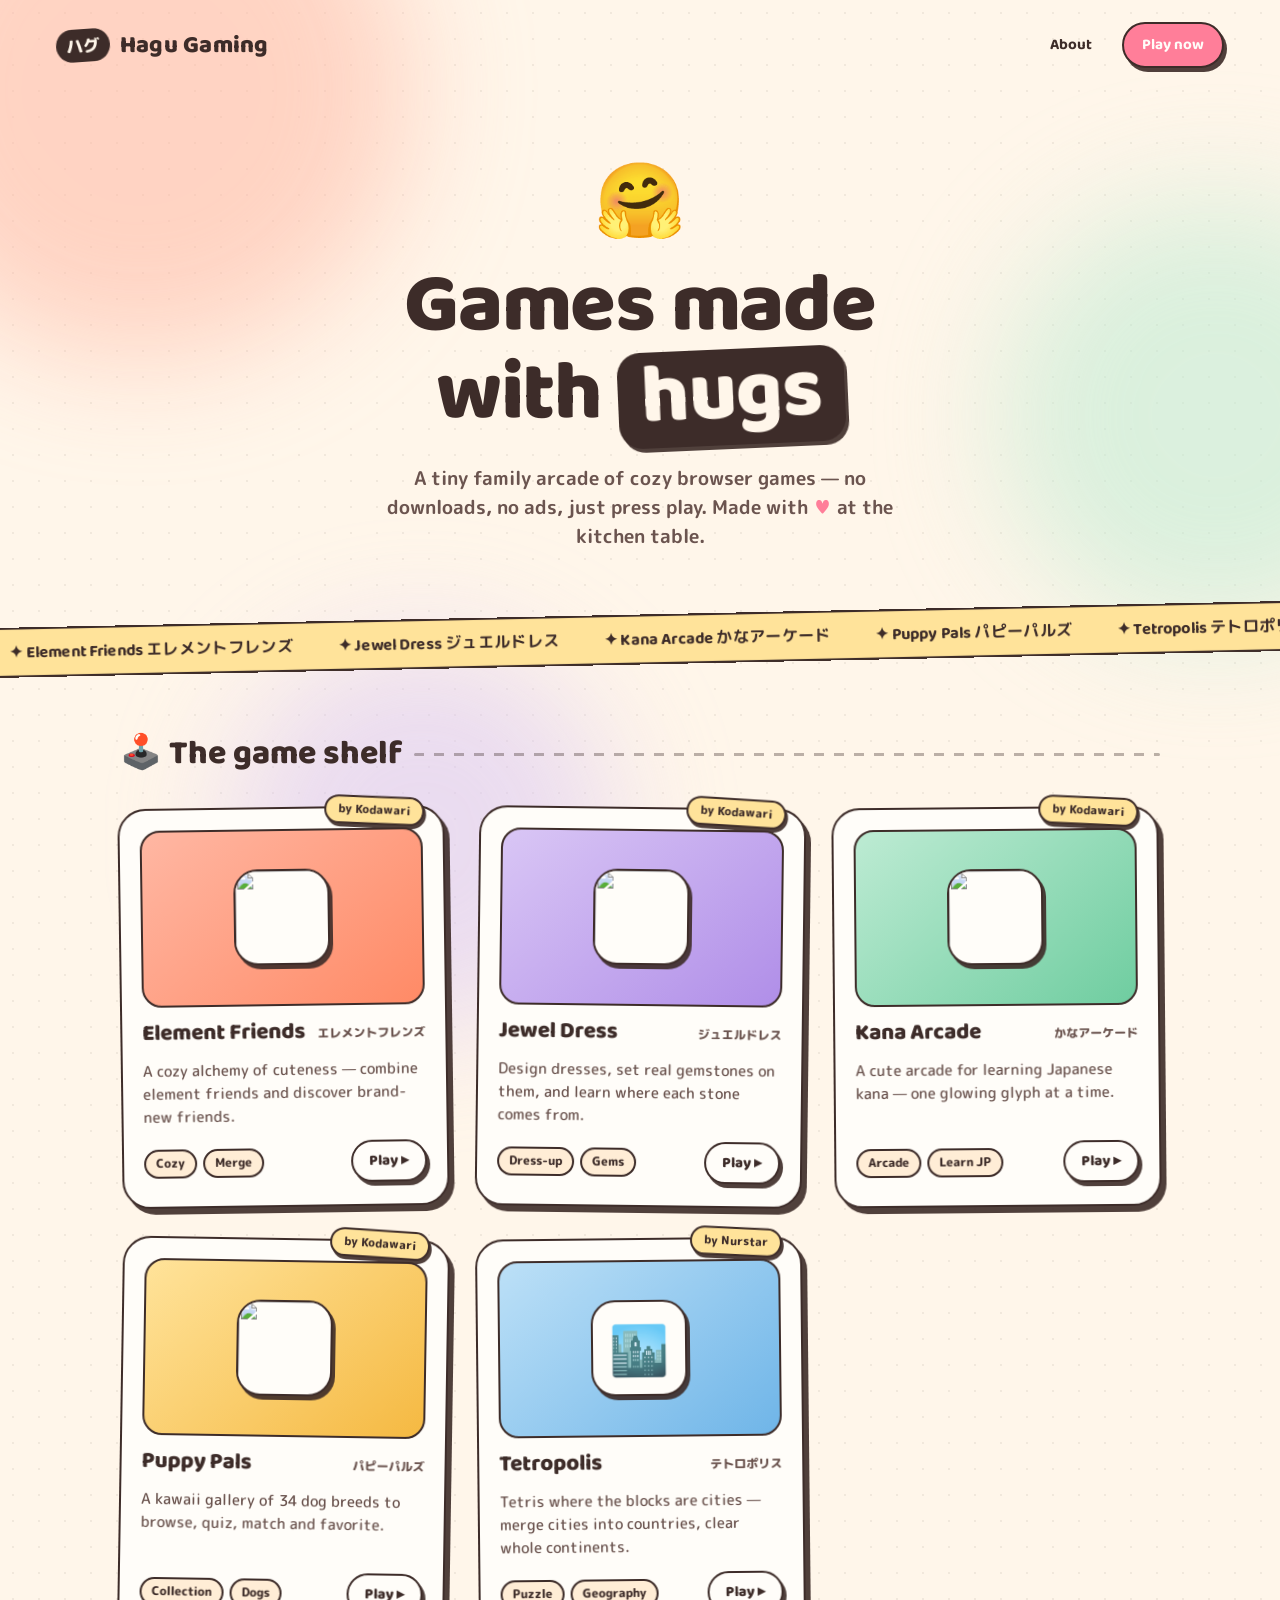
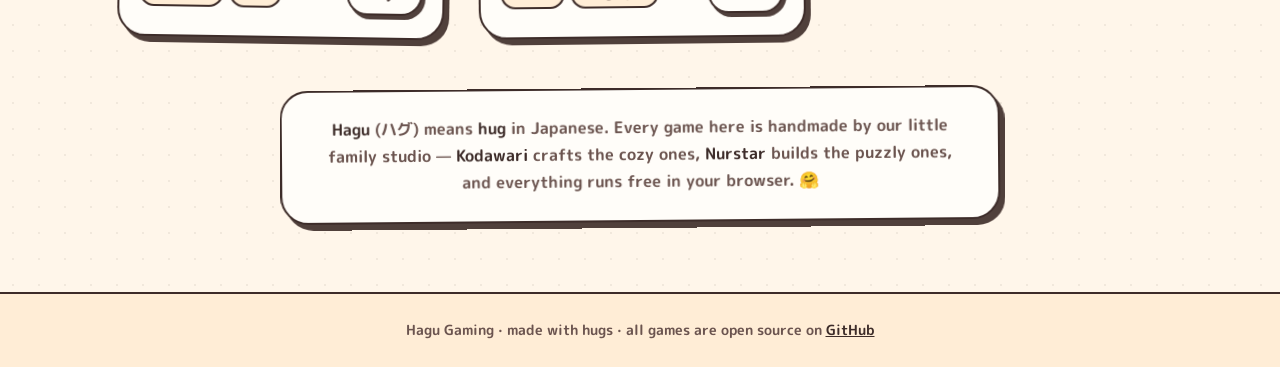
==== play.html @ 2eebed44 "Hagu Gaming lobby: kawaii sticker arcade hub with playable embeds of all five family games Co-Author" ====
<!DOCTYPE html>
<html lang="en">
<head>
  <meta charset="UTF-8">
  <meta name="viewport" content="width=device-width, initial-scale=1.0">
  <title>Now playing — Hagu Gaming</title>
  <link rel="icon" href="data:image/svg+xml,<svg xmlns='http://www.w3.org/2000/svg' viewBox='0 0 100 100'><text y='.9em' font-size='90'>🕹️</text></svg>">
  <link rel="preconnect" href="https://fonts.googleapis.com">
  <link rel="preconnect" href="https://fonts.gstatic.com" crossorigin>
  <link href="https://fonts.googleapis.com/css2?family=Baloo+2:wght@500;700;800&family=M+PLUS+Rounded+1c:wght@500;700;800&display=swap" rel="stylesheet">
  <link rel="stylesheet" href="css/style.css">
</head>
<body class="player-body">
  <header class="player-bar">
    <a class="btn" href="./">← Lobby</a>
    <div class="now-playing">
      <span class="t" id="game-title">Loading…</span>
      <span class="jp" id="game-jp"></span>
    </div>
    <div class="spacer"></div>
    <button class="btn" id="btn-fullscreen" title="Fullscreen">⛶ Fullscreen</button>
    <a class="btn ghost hide-sm" id="btn-newtab" href="#" target="_blank" rel="noopener" title="Open the game in its own tab">↗ Own tab</a>
  </header>

  <main class="player-stage">
    <div class="player-frame-wrap" id="frame-wrap">
      <iframe id="game-frame" allow="fullscreen; autoplay; gamepad" title="Game"></iframe>
      <div class="player-loading" id="loading">
        <span><span class="spin">🤗</span> warming up…</span>
      </div>
    </div>
  </main>

  <script src="js/games.js"></script>
  <script>
    const slug = new URLSearchParams(location.search).get("g");
    const game = haguGameBySlug(slug);

    if (!game) {
      // Unknown slug — bounce back to the lobby.
      location.replace("./");
    } else {
      document.title = `${game.title} — Hagu Gaming`;
      document.getElementById("game-title").textContent = game.title;
      document.getElementById("game-jp").textContent = game.jp;
      document.getElementById("btn-newtab").href = game.url;

      const frame = document.getElementById("game-frame");
      const loading = document.getElementById("loading");
      frame.addEventListener("load", () => loading.classList.add("done"));
      frame.src = game.url;

      document.getElementById("btn-fullscreen").addEventListener("click", () => {
        const wrap = document.getElementById("frame-wrap");
        if (document.fullscreenElement) document.exitFullscreen();
        else wrap.requestFullscreen?.();
      });
    }
  </script>
</body>
</html>
---- css/style.css ----
/* ---------------------------------------------------------------
   Hagu Gaming — kawaii sticker arcade
   Warm paper, cocoa outlines, die-cut sticker cards, bouncy motion
   --------------------------------------------------------------- */

:root {
  --paper: #FFF6EA;
  --paper-deep: #FFEDD6;
  --cocoa: #3D2C29;
  --cocoa-soft: #6B544F;
  --white: #FFFDF9;

  --peach: #FFB7A3;
  --peach-deep: #FF8A66;
  --lilac: #D9C6F5;
  --lilac-deep: #B08EE8;
  --mint: #BDEBD3;
  --mint-deep: #6FCDA0;
  --butter: #FFE39A;
  --butter-deep: #F5B942;
  --sky: #BCE0F7;
  --sky-deep: #6FB5E8;
  --rose: #FF7E99;

  --radius-xl: 28px;
  --radius-lg: 20px;
  --radius-md: 14px;

  --font-display: "Baloo 2", "M PLUS Rounded 1c", cursive;
  --font-body: "M PLUS Rounded 1c", "Baloo 2", sans-serif;

  --sticker-border: 2.5px solid var(--cocoa);
  --sticker-shadow: 5px 6px 0 rgba(61, 44, 41, 0.9);
  --sticker-shadow-sm: 3px 4px 0 rgba(61, 44, 41, 0.9);
}

* { margin: 0; padding: 0; box-sizing: border-box; }

html { scroll-behavior: smooth; }

body {
  font-family: var(--font-body);
  background-color: var(--paper);
  color: var(--cocoa);
  min-height: 100vh;
  overflow-x: hidden;
  /* soft dot-grid paper texture */
  background-image:
    radial-gradient(rgba(61, 44, 41, 0.07) 1.2px, transparent 1.2px);
  background-size: 26px 26px;
}

::selection { background: var(--butter); color: var(--cocoa); }

/* ---------- floating pastel blobs (atmosphere) ---------- */
.blobs { position: fixed; inset: 0; pointer-events: none; z-index: 0; }
.blob {
  position: absolute;
  border-radius: 50%;
  filter: blur(60px);
  opacity: 0.55;
  animation: drift 16s ease-in-out infinite alternate;
}
.blob-1 { width: 42vw; height: 42vw; background: var(--peach);  top: -14vw; left: -10vw; }
.blob-2 { width: 34vw; height: 34vw; background: var(--mint);   top: 22vh;  right: -12vw; animation-delay: -5s; }
.blob-3 { width: 30vw; height: 30vw; background: var(--lilac);  bottom: -10vw; left: 18vw;  animation-delay: -9s; }

@keyframes drift {
  from { transform: translate(0, 0) scale(1); }
  to   { transform: translate(4vw, -3vh) scale(1.12); }
}

main, header.site-head, footer { position: relative; z-index: 1; }

/* ---------- header ---------- */
.site-head {
  display: flex;
  align-items: center;
  justify-content: space-between;
  gap: 16px;
  padding: 22px clamp(18px, 5vw, 56px);
}

.wordmark {
  display: inline-flex;
  align-items: baseline;
  gap: 10px;
  text-decoration: none;
  color: var(--cocoa);
}
.wordmark .jp {
  font-family: var(--font-body);
  font-weight: 800;
  font-size: 1.05rem;
  background: var(--cocoa);
  color: var(--paper);
  padding: 4px 10px;
  border-radius: 999px;
  transform: rotate(-4deg);
}
.wordmark .en {
  font-family: var(--font-display);
  font-weight: 800;
  font-size: 1.5rem;
  letter-spacing: 0.01em;
}

.head-links { display: flex; gap: 10px; }

/* ---------- buttons & chips ---------- */
.btn {
  font-family: var(--font-display);
  font-weight: 700;
  font-size: 0.95rem;
  color: var(--cocoa);
  background: var(--white);
  border: var(--sticker-border);
  border-radius: 999px;
  padding: 9px 18px;
  text-decoration: none;
  box-shadow: var(--sticker-shadow-sm);
  cursor: pointer;
  display: inline-flex;
  align-items: center;
  gap: 8px;
  transition: transform 0.14s ease, box-shadow 0.14s ease, background 0.14s ease;
  user-select: none;
}
.btn:hover { transform: translate(-1px, -2px); box-shadow: 5px 6px 0 rgba(61,44,41,0.9); }
.btn:active { transform: translate(2px, 3px); box-shadow: 1px 1px 0 rgba(61,44,41,0.9); }
.btn.primary { background: var(--rose); color: var(--white); }
.btn.ghost { background: transparent; box-shadow: none; border-color: transparent; }
.btn.ghost:hover { border-color: var(--cocoa); background: var(--white); box-shadow: var(--sticker-shadow-sm); }

/* ---------- hero ---------- */
.hero {
  text-align: center;
  padding: clamp(28px, 6vh, 72px) 20px 20px;
}

.hero .mascot {
  font-size: clamp(3rem, 7vw, 4.6rem);
  display: inline-block;
  animation: bounce-in 0.9s cubic-bezier(0.34, 1.56, 0.64, 1) both,
             float 3.4s ease-in-out 1s infinite;
}

.hero h1 {
  font-family: var(--font-display);
  font-weight: 800;
  font-size: clamp(2.6rem, 8vw, 5.2rem);
  line-height: 1.02;
  letter-spacing: -0.015em;
  margin-top: 10px;
}
.hero h1 .hug {
  display: inline-block;
  background: var(--cocoa);
  color: var(--paper);
  padding: 0.04em 0.28em 0.1em;
  border-radius: 0.28em;
  transform: rotate(-2.5deg);
  box-shadow: var(--sticker-shadow-sm);
}

.hero .tagline {
  margin: 18px auto 0;
  max-width: 34rem;
  font-weight: 700;
  font-size: clamp(1rem, 2.4vw, 1.2rem);
  color: var(--cocoa-soft);
}

.hero .tagline .heart { color: var(--rose); }

@keyframes bounce-in {
  0%   { transform: scale(0) rotate(-20deg); opacity: 0; }
  60%  { transform: scale(1.15) rotate(6deg); opacity: 1; }
  100% { transform: scale(1) rotate(0); }
}
@keyframes float {
  0%, 100% { transform: translateY(0) rotate(-2deg); }
  50%      { transform: translateY(-9px) rotate(3deg); }
}

/* ---------- marquee strip ---------- */
.marquee {
  margin: clamp(26px, 5vh, 48px) 0 0;
  border-top: var(--sticker-border);
  border-bottom: var(--sticker-border);
  background: var(--butter);
  overflow: hidden;
  white-space: nowrap;
  transform: rotate(-1.2deg) scale(1.02);
}
.marquee-track {
  display: inline-block;
  padding: 10px 0;
  font-family: var(--font-display);
  font-weight: 700;
  font-size: 1rem;
  animation: scroll-x 26s linear infinite;
}
.marquee-track span { margin: 0 22px; }
@keyframes scroll-x {
  from { transform: translateX(0); }
  to   { transform: translateX(-50%); }
}

/* ---------- game grid ---------- */
.shelf {
  max-width: 1120px;
  margin: 0 auto;
  padding: clamp(36px, 7vh, 72px) clamp(18px, 4vw, 40px) 40px;
}

.shelf-title {
  font-family: var(--font-display);
  font-weight: 800;
  font-size: clamp(1.5rem, 3.4vw, 2.1rem);
  display: flex;
  align-items: center;
  gap: 12px;
  margin-bottom: 26px;
}
.shelf-title::after {
  content: "";
  flex: 1;
  height: 3px;
  border-radius: 3px;
  background: repeating-linear-gradient(90deg, var(--cocoa) 0 10px, transparent 10px 20px);
  opacity: 0.35;
}

.grid {
  display: grid;
  grid-template-columns: repeat(auto-fill, minmax(300px, 1fr));
  gap: clamp(20px, 3vw, 30px);
}

/* ---------- sticker card ---------- */
.card {
  position: relative;
  background: var(--white);
  border: var(--sticker-border);
  border-radius: var(--radius-xl);
  box-shadow: var(--sticker-shadow);
  padding: 20px 20px 22px;
  display: flex;
  flex-direction: column;
  gap: 14px;
  text-decoration: none;
  color: var(--cocoa);
  transition: transform 0.18s cubic-bezier(0.34, 1.56, 0.64, 1), box-shadow 0.18s ease;
  animation: card-in 0.7s cubic-bezier(0.34, 1.56, 0.64, 1) both;
}
.grid .card:nth-child(1) { animation-delay: 0.05s; transform: rotate(-0.8deg); }
.grid .card:nth-child(2) { animation-delay: 0.12s; transform: rotate(0.7deg); }
.grid .card:nth-child(3) { animation-delay: 0.19s; transform: rotate(-0.5deg); }
.grid .card:nth-child(4) { animation-delay: 0.26s; transform: rotate(0.9deg); }
.grid .card:nth-child(5) { animation-delay: 0.33s; transform: rotate(-0.6deg); }

@keyframes card-in {
  from { opacity: 0; translate: 0 26px; scale: 0.94; }
  to   { opacity: 1; translate: 0 0;    scale: 1; }
}

.card:hover {
  transform: translateY(-6px) rotate(0deg) scale(1.015);
  box-shadow: 8px 10px 0 rgba(61, 44, 41, 0.9);
}
.card:hover .card-art img,
.card:hover .card-art .emblem { transform: scale(1.06) rotate(-2deg); }
.card:hover .play-pill { background: var(--rose); color: var(--white); }

.card-art {
  border: var(--sticker-border);
  border-radius: var(--radius-lg);
  aspect-ratio: 16 / 10;
  display: grid;
  place-items: center;
  overflow: hidden;
  position: relative;
}
.card-art.peach  { background: linear-gradient(140deg, var(--peach),  var(--peach-deep)); }
.card-art.lilac  { background: linear-gradient(140deg, var(--lilac),  var(--lilac-deep)); }
.card-art.mint   { background: linear-gradient(140deg, var(--mint),   var(--mint-deep)); }
.card-art.butter { background: linear-gradient(140deg, var(--butter), var(--butter-deep)); }
.card-art.sky    { background: linear-gradient(140deg, var(--sky),    var(--sky-deep)); }

.card-art::before { /* subtle shine sweep */
  content: "";
  position: absolute;
  inset: 0;
  background: linear-gradient(115deg, transparent 42%, rgba(255,255,255,0.45) 50%, transparent 58%);
  transform: translateX(-120%);
  transition: transform 0.5s ease;
}
.card:hover .card-art::before { transform: translateX(120%); }

.card-art img {
  width: 96px;
  height: 96px;
  border-radius: 24px;
  border: var(--sticker-border);
  box-shadow: var(--sticker-shadow-sm);
  background: var(--white);
  transition: transform 0.25s cubic-bezier(0.34, 1.56, 0.64, 1);
}
.card-art .emblem {
  width: 96px;
  height: 96px;
  border-radius: 24px;
  border: var(--sticker-border);
  box-shadow: var(--sticker-shadow-sm);
  background: var(--white);
  display: grid;
  place-items: center;
  font-size: 3rem;
  transition: transform 0.25s cubic-bezier(0.34, 1.56, 0.64, 1);
}

.card-head { display: flex; align-items: baseline; justify-content: space-between; gap: 10px; }
.card-title {
  font-family: var(--font-display);
  font-weight: 800;
  font-size: 1.4rem;
  line-height: 1.1;
}
.card-jp {
  font-size: 0.78rem;
  font-weight: 800;
  color: var(--cocoa-soft);
  white-space: nowrap;
}

.card-blurb {
  font-size: 0.93rem;
  font-weight: 500;
  line-height: 1.55;
  color: var(--cocoa-soft);
  flex: 1;
}

.card-foot { display: flex; align-items: center; justify-content: space-between; gap: 10px; }

.tags { display: flex; gap: 6px; flex-wrap: wrap; }
.tag {
  font-size: 0.72rem;
  font-weight: 800;
  padding: 4px 10px;
  border-radius: 999px;
  border: 2px solid var(--cocoa);
  background: var(--paper-deep);
}

.play-pill {
  font-family: var(--font-display);
  font-weight: 800;
  font-size: 0.92rem;
  border: var(--sticker-border);
  border-radius: 999px;
  padding: 7px 16px;
  background: var(--white);
  box-shadow: var(--sticker-shadow-sm);
  transition: background 0.15s ease, color 0.15s ease;
  white-space: nowrap;
}

.maker-ribbon {
  position: absolute;
  top: -12px;
  right: 18px;
  font-size: 0.72rem;
  font-weight: 800;
  padding: 4px 12px;
  border-radius: 999px;
  border: 2px solid var(--cocoa);
  background: var(--butter);
  box-shadow: 2px 3px 0 rgba(61,44,41,0.9);
  transform: rotate(3deg);
}

/* ---------- about strip ---------- */
.about {
  max-width: 760px;
  margin: 0 auto;
  padding: 10px 20px 70px;
  text-align: center;
}
.about .bubble {
  display: inline-block;
  background: var(--white);
  border: var(--sticker-border);
  border-radius: var(--radius-xl);
  box-shadow: var(--sticker-shadow);
  padding: 24px 30px;
  font-weight: 700;
  line-height: 1.7;
  color: var(--cocoa-soft);
  transform: rotate(-0.5deg);
}
.about .bubble strong { color: var(--cocoa); }

/* ---------- footer ---------- */
footer {
  border-top: var(--sticker-border);
  background: var(--paper-deep);
  padding: 26px 20px;
  text-align: center;
  font-weight: 700;
  font-size: 0.9rem;
  color: var(--cocoa-soft);
}
footer a { color: var(--cocoa); }

/* =========================================================
   PLAYER PAGE
   ========================================================= */
.player-body {
  display: flex;
  flex-direction: column;
  height: 100vh;
  height: 100dvh;
  background: var(--paper);
}

.player-bar {
  display: flex;
  align-items: center;
  gap: 14px;
  padding: 10px clamp(12px, 3vw, 24px);
  border-bottom: var(--sticker-border);
  background: var(--paper-deep);
  flex-wrap: wrap;
}
.player-bar .spacer { flex: 1; }
.player-bar .now-playing {
  display: flex;
  align-items: baseline;
  gap: 10px;
  min-width: 0;
}
.player-bar .now-playing .t {
  font-family: var(--font-display);
  font-weight: 800;
  font-size: 1.15rem;
  white-space: nowrap;
  overflow: hidden;
  text-overflow: ellipsis;
}
.player-bar .now-playing .jp {
  font-size: 0.78rem;
  font-weight: 800;
  color: var(--cocoa-soft);
  white-space: nowrap;
}

.player-stage {
  flex: 1;
  padding: clamp(8px, 1.6vw, 18px);
  display: flex;
}
.player-frame-wrap {
  flex: 1;
  border: var(--sticker-border);
  border-radius: var(--radius-lg);
  overflow: hidden;
  background: var(--white);
  box-shadow: var(--sticker-shadow);
  position: relative;
}
.player-frame-wrap iframe {
  position: absolute;
  inset: 0;
  width: 100%;
  height: 100%;
  border: 0;
}

.player-loading {
  position: absolute;
  inset: 0;
  display: grid;
  place-items: center;
  background: var(--paper);
  font-family: var(--font-display);
  font-weight: 800;
  font-size: 1.1rem;
  gap: 0;
  transition: opacity 0.4s ease;
}
.player-loading.done { opacity: 0; pointer-events: none; }
.player-loading .spin {
  font-size: 2.4rem;
  display: inline-block;
  animation: float 1.6s ease-in-out infinite;
  margin-right: 10px;
}

/* ---------- misc / responsive ---------- */
@media (max-width: 560px) {
  .head-links .hide-sm { display: none; }
  .maker-ribbon { right: 12px; }
}

@media (prefers-reduced-motion: reduce) {
  *, *::before, *::after {
    animation-duration: 0.01ms !important;
    animation-iteration-count: 1 !important;
    transition-duration: 0.01ms !important;
  }
}
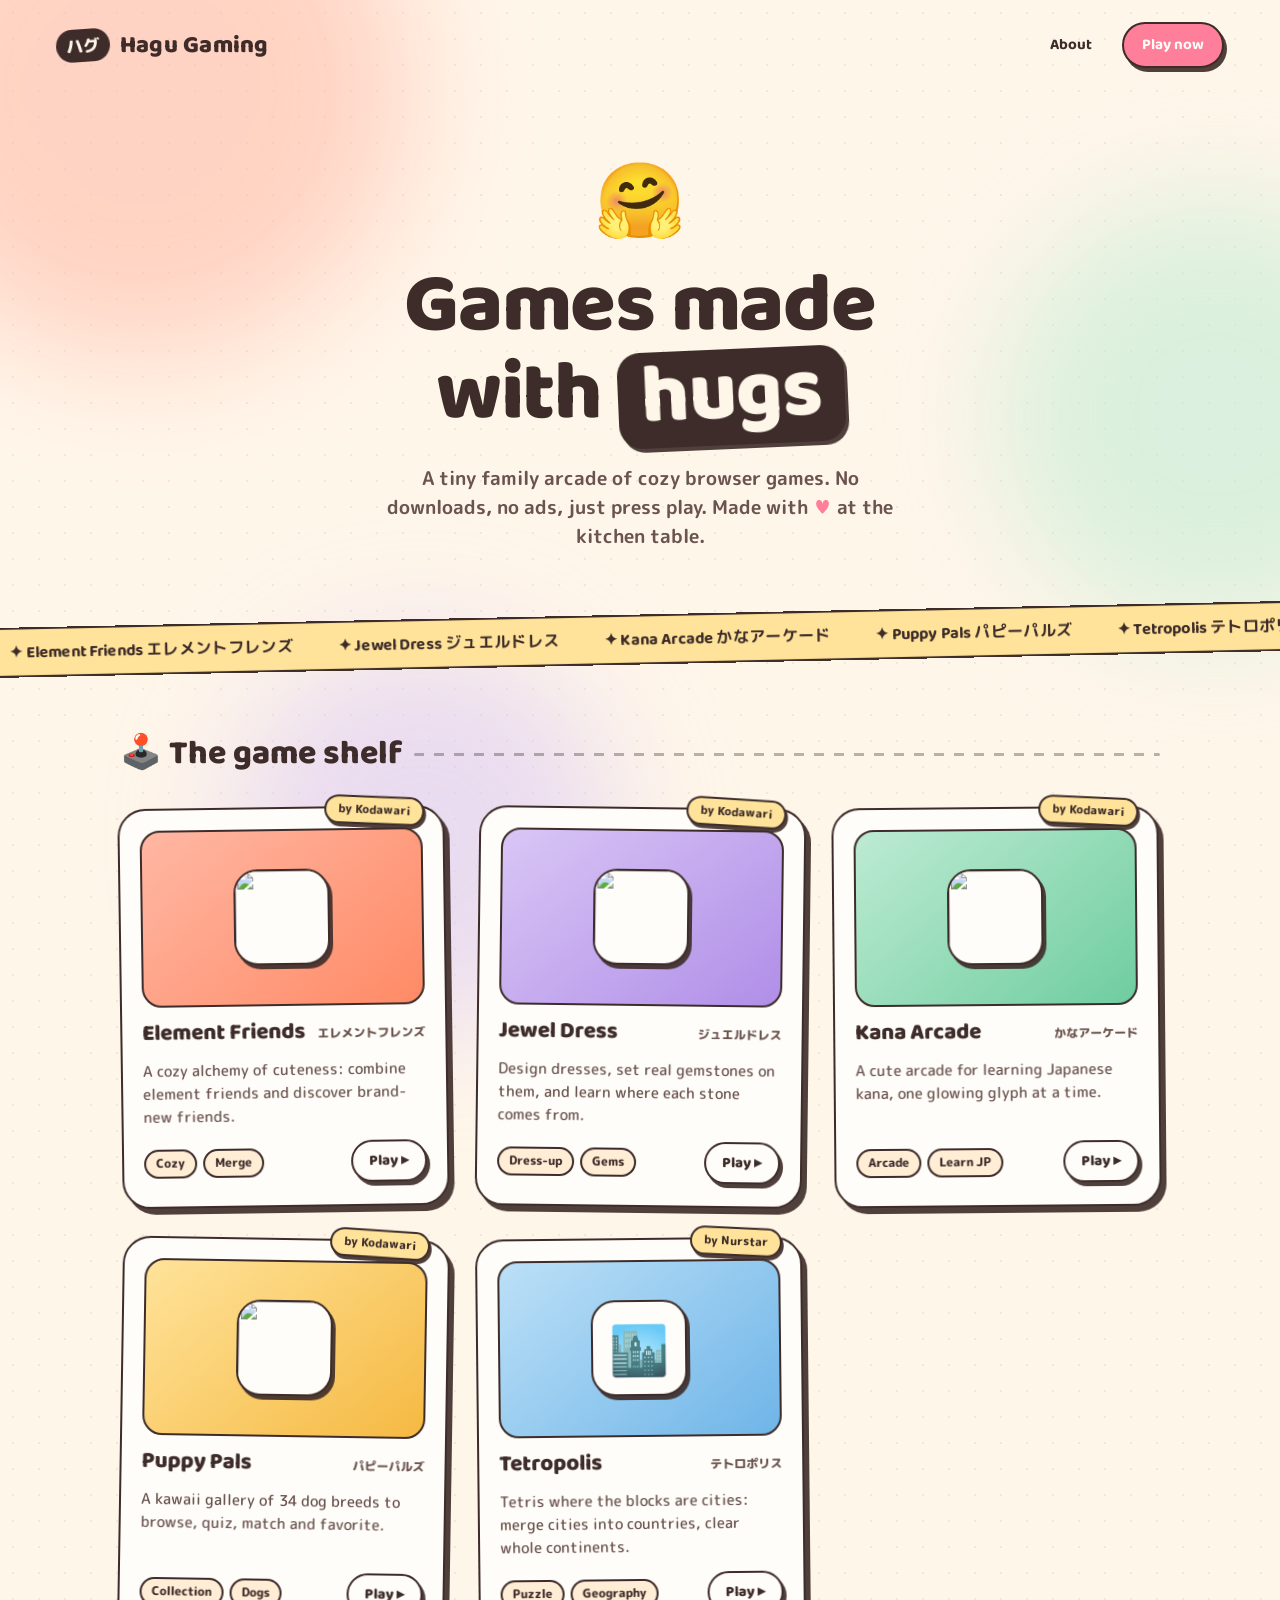
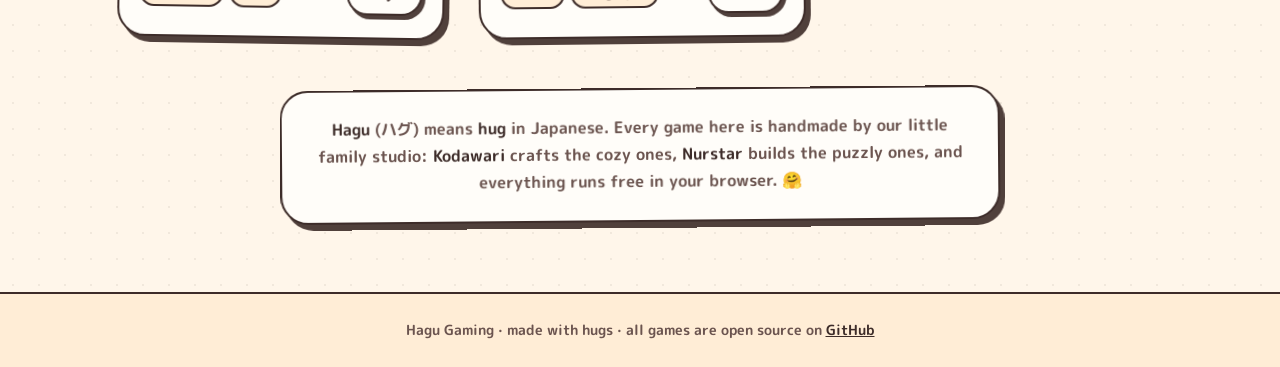
==== commit 42208dc4: "Remove em dashes from site copy and docs Co-Authored-By: Claude Fable 5 <noreply@anthropic.com>" ====
--- a/play.html
+++ b/play.html
@@ -3,7 +3,7 @@
 <head>
   <meta charset="UTF-8">
   <meta name="viewport" content="width=device-width, initial-scale=1.0">
-  <title>Now playing — Hagu Gaming</title>
+  <title>Now playing | Hagu Gaming</title>
   <link rel="icon" href="data:image/svg+xml,<svg xmlns='http://www.w3.org/2000/svg' viewBox='0 0 100 100'><text y='.9em' font-size='90'>🕹️</text></svg>">
   <link rel="preconnect" href="https://fonts.googleapis.com">
   <link rel="preconnect" href="https://fonts.gstatic.com" crossorigin>
@@ -37,10 +37,10 @@
     const game = haguGameBySlug(slug);
 
     if (!game) {
-      // Unknown slug — bounce back to the lobby.
+      // Unknown slug: bounce back to the lobby.
       location.replace("./");
     } else {
-      document.title = `${game.title} — Hagu Gaming`;
+      document.title = `${game.title} | Hagu Gaming`;
       document.getElementById("game-title").textContent = game.title;
       document.getElementById("game-jp").textContent = game.jp;
       document.getElementById("btn-newtab").href = game.url;
--- a/css/style.css
+++ b/css/style.css
@@ -1,5 +1,5 @@
 /* ---------------------------------------------------------------
-   Hagu Gaming — kawaii sticker arcade
+   Hagu Gaming: kawaii sticker arcade
    Warm paper, cocoa outlines, die-cut sticker cards, bouncy motion
    --------------------------------------------------------------- */
 
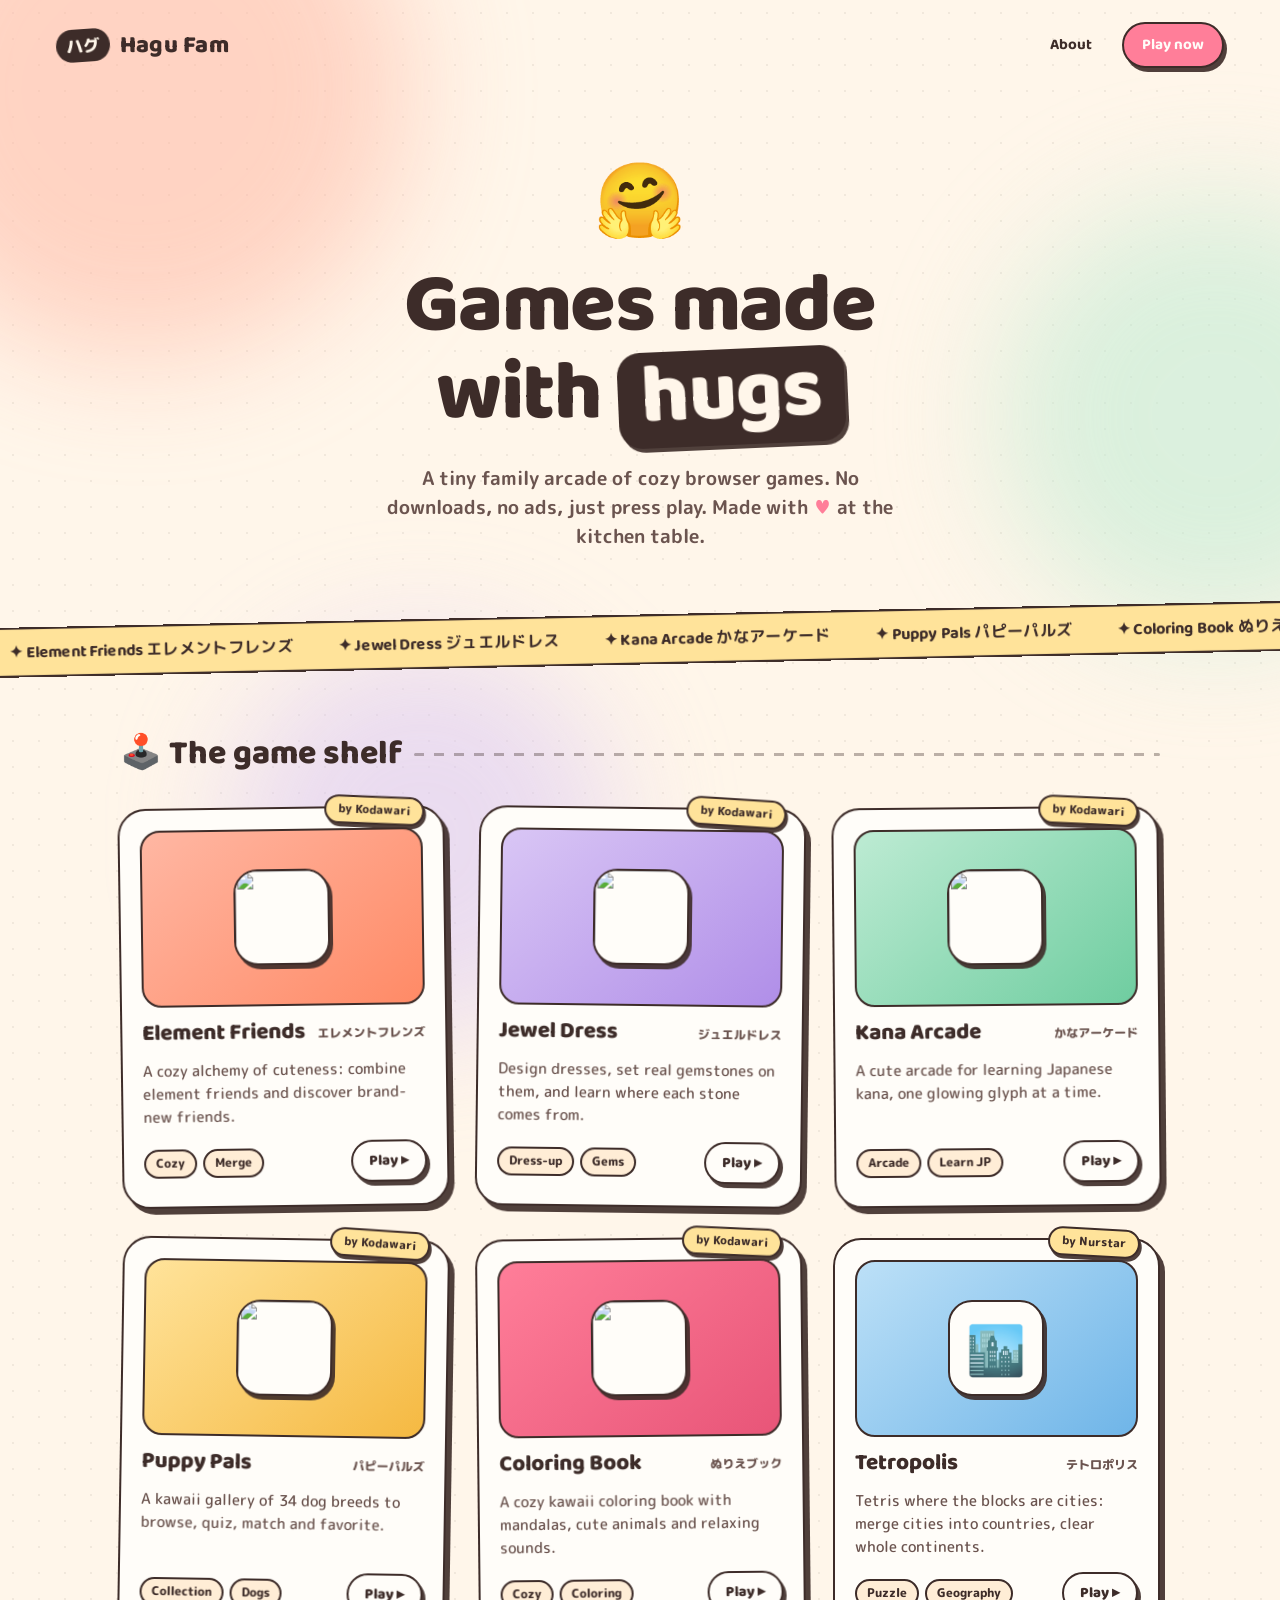
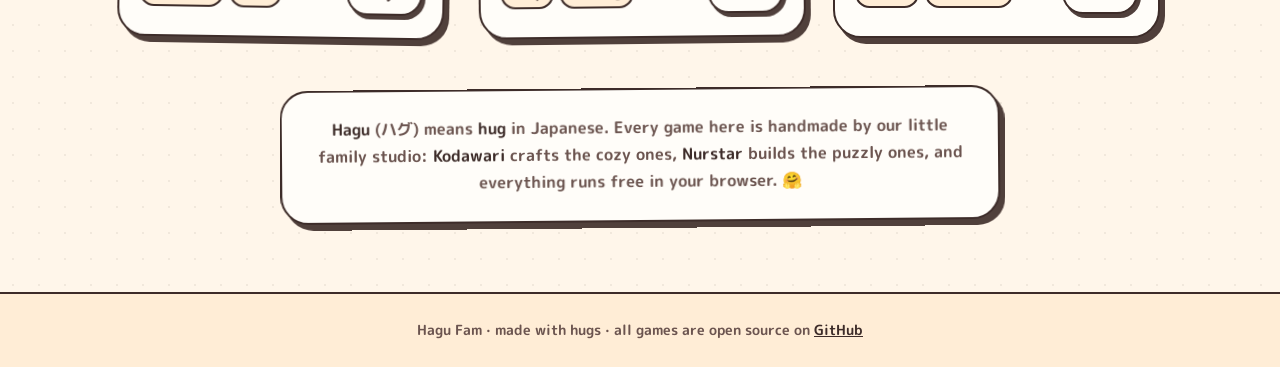
==== commit b1c00d82: "Rebrand to Hagu Fam Co-Authored-By: Claude Fable 5 <noreply@anthropic.com>" ====
--- a/play.html
+++ b/play.html
@@ -3,7 +3,7 @@
 <head>
   <meta charset="UTF-8">
   <meta name="viewport" content="width=device-width, initial-scale=1.0">
-  <title>Now playing | Hagu Gaming</title>
+  <title>Now playing | Hagu Fam</title>
   <link rel="icon" href="data:image/svg+xml,<svg xmlns='http://www.w3.org/2000/svg' viewBox='0 0 100 100'><text y='.9em' font-size='90'>🕹️</text></svg>">
   <link rel="preconnect" href="https://fonts.googleapis.com">
   <link rel="preconnect" href="https://fonts.gstatic.com" crossorigin>
@@ -40,7 +40,7 @@
       // Unknown slug: bounce back to the lobby.
       location.replace("./");
     } else {
-      document.title = `${game.title} | Hagu Gaming`;
+      document.title = `${game.title} | Hagu Fam`;
       document.getElementById("game-title").textContent = game.title;
       document.getElementById("game-jp").textContent = game.jp;
       document.getElementById("btn-newtab").href = game.url;
--- a/css/style.css
+++ b/css/style.css
@@ -1,5 +1,5 @@
 /* ---------------------------------------------------------------
-   Hagu Gaming: kawaii sticker arcade
+   Hagu Fam: kawaii sticker arcade
    Warm paper, cocoa outlines, die-cut sticker cards, bouncy motion
    --------------------------------------------------------------- */
 
@@ -21,6 +21,7 @@
   --sky: #BCE0F7;
   --sky-deep: #6FB5E8;
   --rose: #FF7E99;
+  --rose-deep: #E85578;
 
   --radius-xl: 28px;
   --radius-lg: 20px;
@@ -287,6 +288,7 @@
 .card-art.mint   { background: linear-gradient(140deg, var(--mint),   var(--mint-deep)); }
 .card-art.butter { background: linear-gradient(140deg, var(--butter), var(--butter-deep)); }
 .card-art.sky    { background: linear-gradient(140deg, var(--sky),    var(--sky-deep)); }
+.card-art.rose   { background: linear-gradient(140deg, var(--rose),   var(--rose-deep)); }
 
 .card-art::before { /* subtle shine sweep */
   content: "";
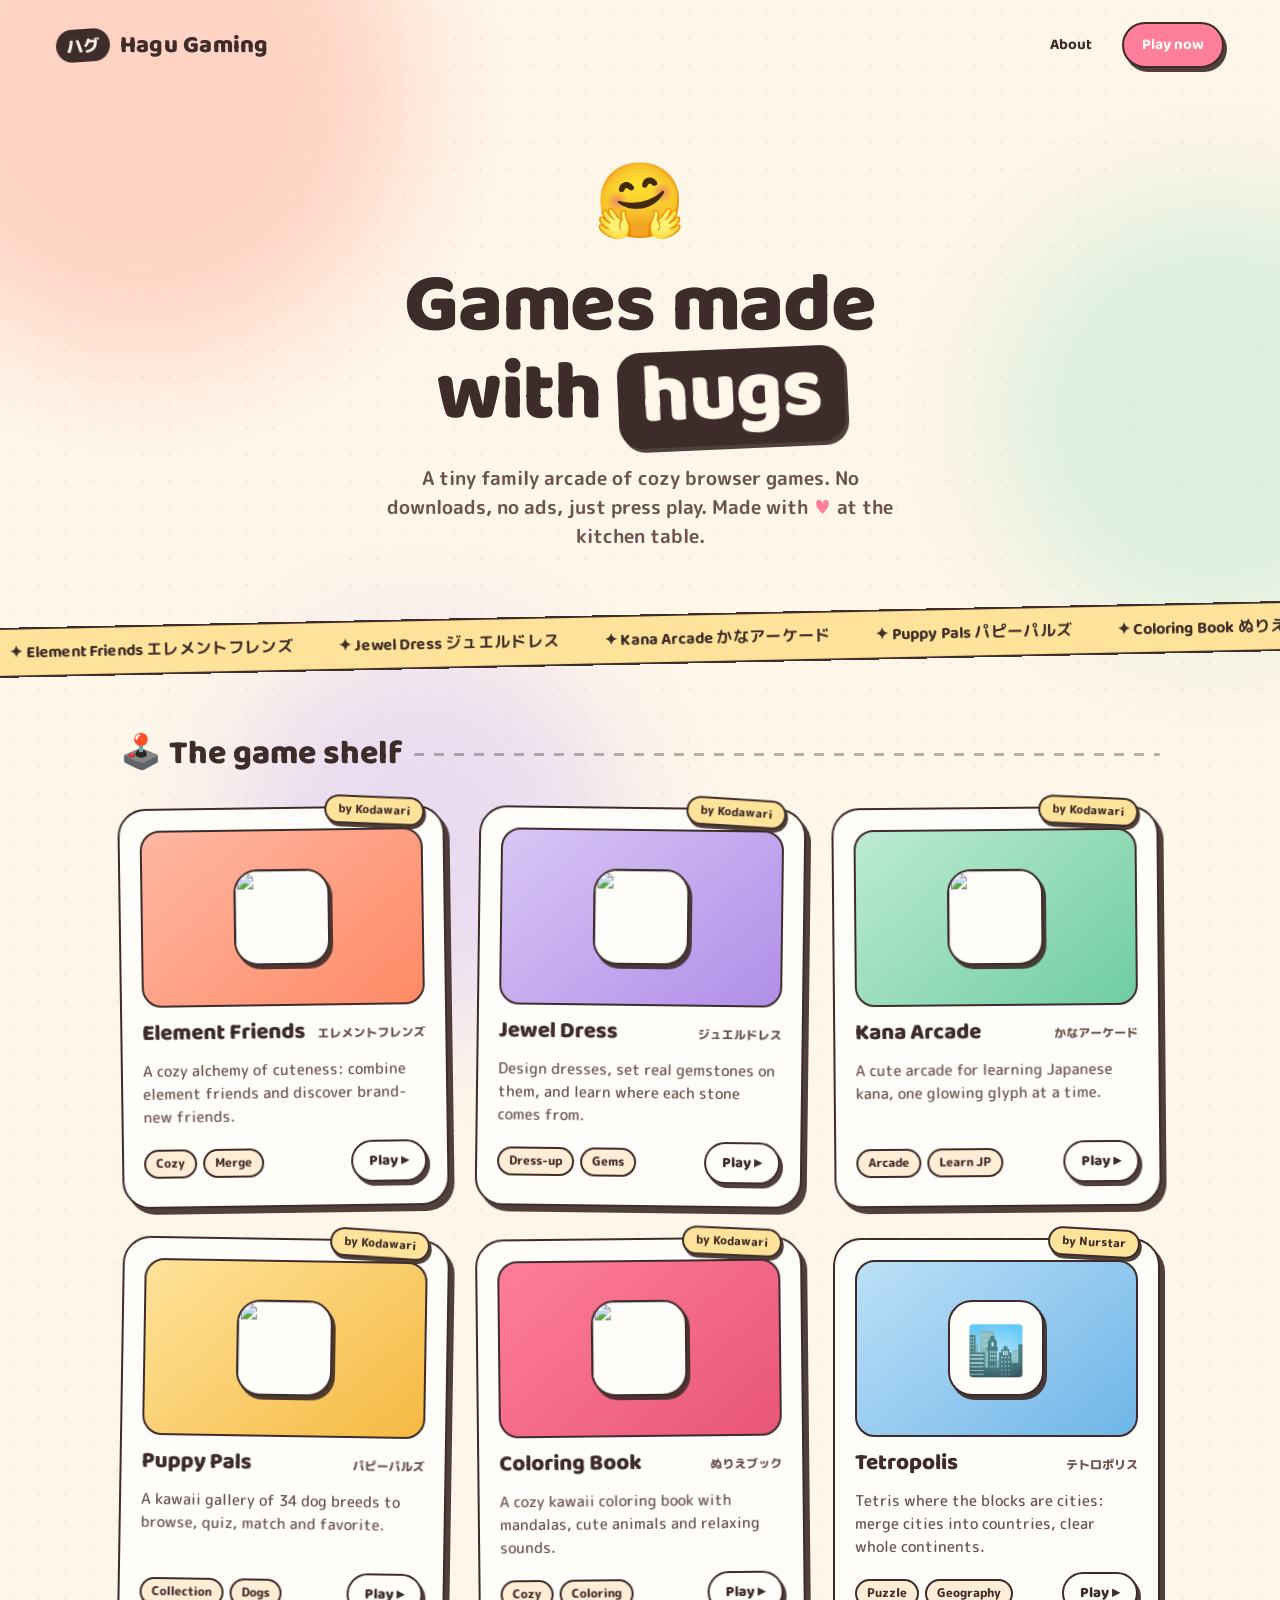
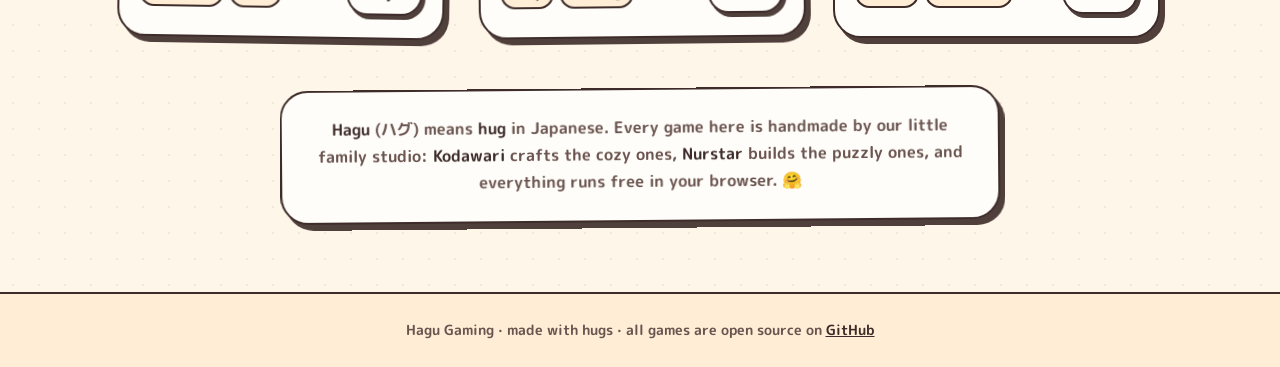
==== commit 4eb309b8: "Revert "Rebrand to Hagu Fam" This reverts commit b1c00d82eecc6bcc9ceab90f8a564247c8f55a6c." ====
--- a/play.html
+++ b/play.html
@@ -3,7 +3,7 @@
 <head>
   <meta charset="UTF-8">
   <meta name="viewport" content="width=device-width, initial-scale=1.0">
-  <title>Now playing | Hagu Fam</title>
+  <title>Now playing | Hagu Gaming</title>
   <link rel="icon" href="data:image/svg+xml,<svg xmlns='http://www.w3.org/2000/svg' viewBox='0 0 100 100'><text y='.9em' font-size='90'>🕹️</text></svg>">
   <link rel="preconnect" href="https://fonts.googleapis.com">
   <link rel="preconnect" href="https://fonts.gstatic.com" crossorigin>
@@ -40,7 +40,7 @@
       // Unknown slug: bounce back to the lobby.
       location.replace("./");
     } else {
-      document.title = `${game.title} | Hagu Fam`;
+      document.title = `${game.title} | Hagu Gaming`;
       document.getElementById("game-title").textContent = game.title;
       document.getElementById("game-jp").textContent = game.jp;
       document.getElementById("btn-newtab").href = game.url;
--- a/css/style.css
+++ b/css/style.css
@@ -1,5 +1,5 @@
 /* ---------------------------------------------------------------
-   Hagu Fam: kawaii sticker arcade
+   Hagu Gaming: kawaii sticker arcade
    Warm paper, cocoa outlines, die-cut sticker cards, bouncy motion
    --------------------------------------------------------------- */
 
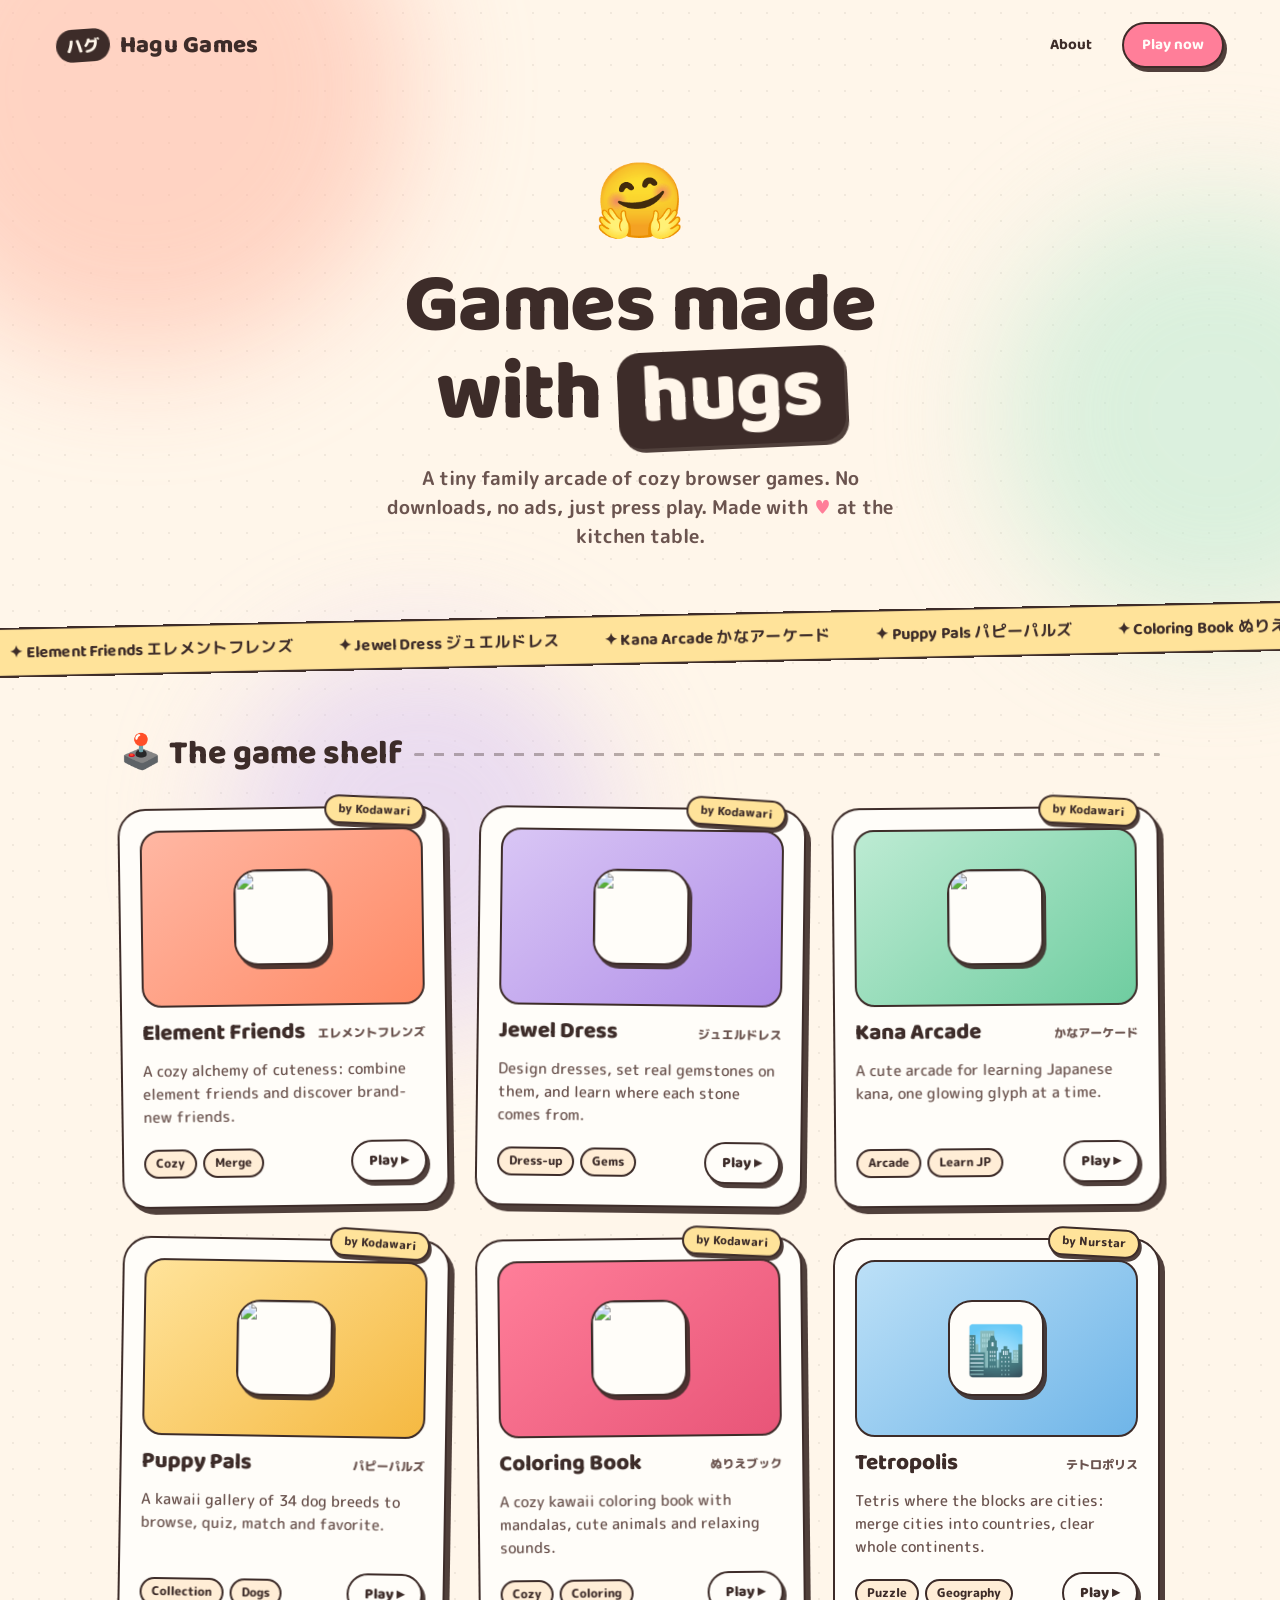
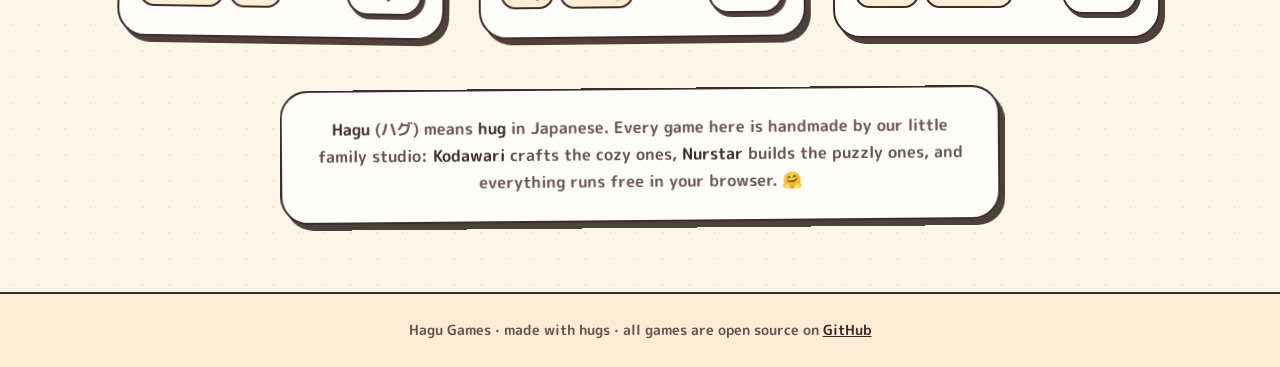
==== commit 4746f176: "Rename to Hagu Games Co-Authored-By: Claude Opus 5.5 <noreply@anthropic.com>" ====
--- a/play.html
+++ b/play.html
@@ -3,7 +3,7 @@
 <head>
   <meta charset="UTF-8">
   <meta name="viewport" content="width=device-width, initial-scale=1.0">
-  <title>Now playing | Hagu Gaming</title>
+  <title>Now playing | Hagu Games</title>
   <link rel="icon" href="data:image/svg+xml,<svg xmlns='http://www.w3.org/2000/svg' viewBox='0 0 100 100'><text y='.9em' font-size='90'>🕹️</text></svg>">
   <link rel="preconnect" href="https://fonts.googleapis.com">
   <link rel="preconnect" href="https://fonts.gstatic.com" crossorigin>
@@ -40,7 +40,7 @@
       // Unknown slug: bounce back to the lobby.
       location.replace("./");
     } else {
-      document.title = `${game.title} | Hagu Gaming`;
+      document.title = `${game.title} | Hagu Games`;
       document.getElementById("game-title").textContent = game.title;
       document.getElementById("game-jp").textContent = game.jp;
       document.getElementById("btn-newtab").href = game.url;
--- a/css/style.css
+++ b/css/style.css
@@ -1,5 +1,5 @@
 /* ---------------------------------------------------------------
-   Hagu Gaming: kawaii sticker arcade
+   Hagu Games: kawaii sticker arcade
    Warm paper, cocoa outlines, die-cut sticker cards, bouncy motion
    --------------------------------------------------------------- */
 
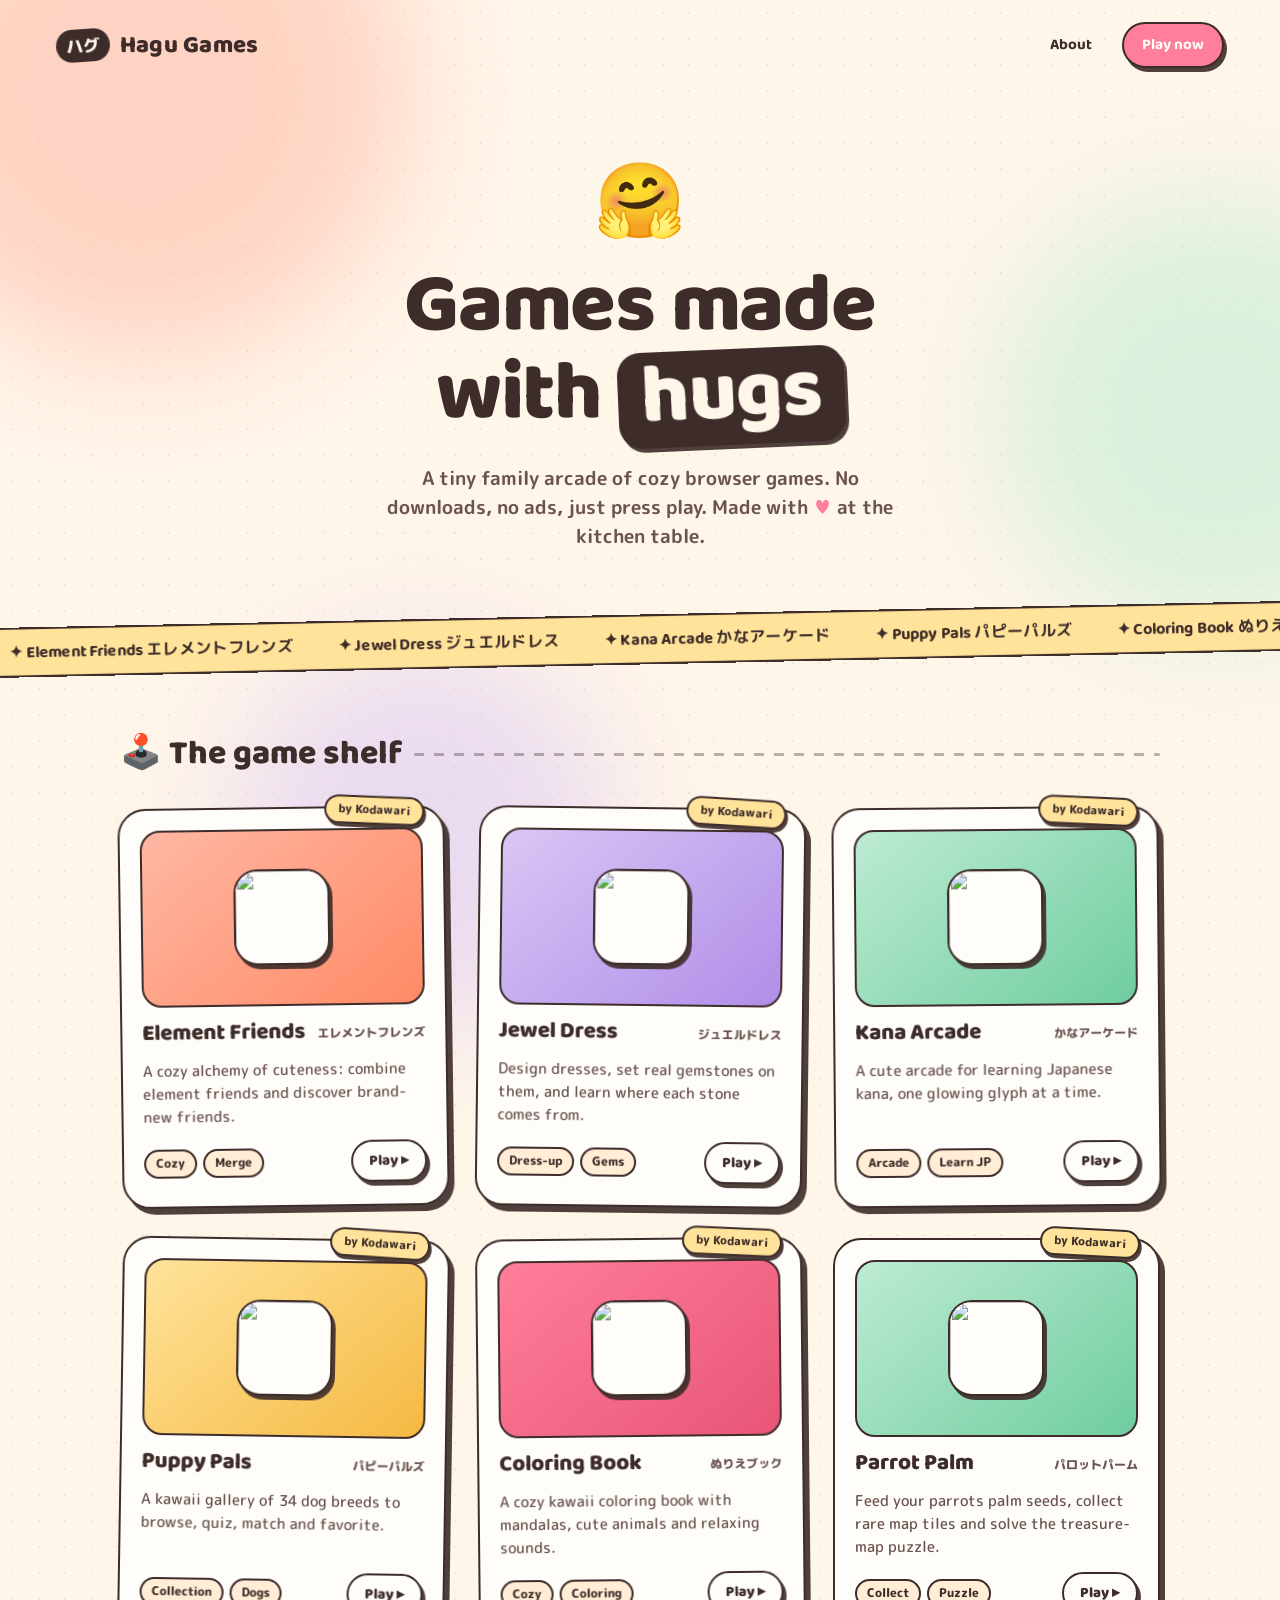
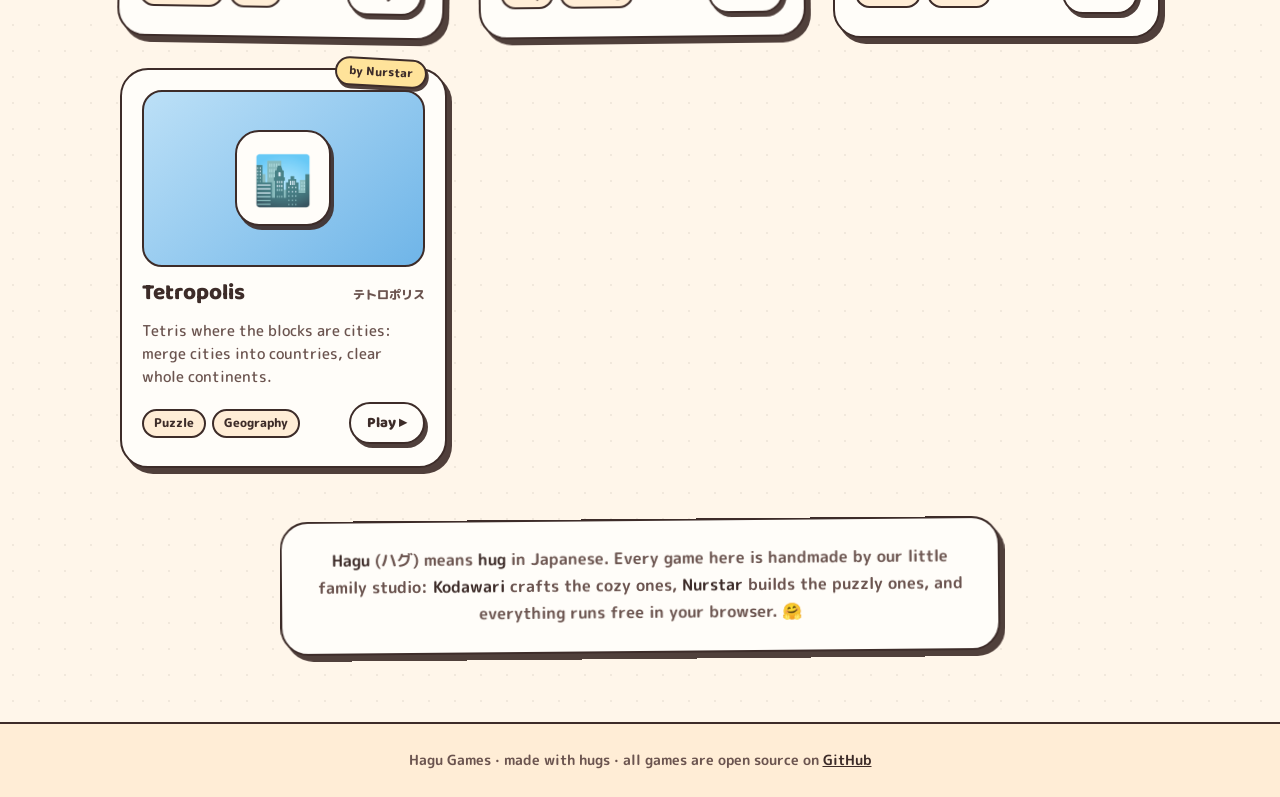
==== commit 3a93d78e: "Tidy the player bar One-row bar on phones with icon buttons, logo back button, game title with maker" ====
--- a/play.html
+++ b/play.html
@@ -2,31 +2,54 @@
 <html lang="en">
 <head>
   <meta charset="UTF-8">
-  <meta name="viewport" content="width=device-width, initial-scale=1.0">
+  <meta name="viewport" content="width=device-width, initial-scale=1.0, viewport-fit=cover">
   <title>Now playing | Hagu Games</title>
-  <link rel="icon" href="data:image/svg+xml,<svg xmlns='http://www.w3.org/2000/svg' viewBox='0 0 100 100'><text y='.9em' font-size='90'>🕹️</text></svg>">
+  <meta name="theme-color" content="#FFEDD6">
+  <meta property="og:site_name" content="Hagu Games">
+  <meta property="og:image" content="https://hagugames.com/img/og.png">
+  <link rel="icon" href="img/favicon.svg" type="image/svg+xml">
+  <link rel="icon" href="img/favicon-32.png" sizes="32x32" type="image/png">
+  <link rel="apple-touch-icon" href="img/apple-touch-icon.png">
+  <link rel="manifest" href="site.webmanifest">
   <link rel="preconnect" href="https://fonts.googleapis.com">
   <link rel="preconnect" href="https://fonts.gstatic.com" crossorigin>
-  <link href="https://fonts.googleapis.com/css2?family=Baloo+2:wght@500;700;800&family=M+PLUS+Rounded+1c:wght@500;700;800&display=swap" rel="stylesheet">
+  <link href="https://fonts.googleapis.com/css2?family=Baloo+2:wght@700;800&family=M+PLUS+Rounded+1c:wght@500;700;800&display=swap" rel="stylesheet">
   <link rel="stylesheet" href="css/style.css">
 </head>
 <body class="player-body">
   <header class="player-bar">
-    <a class="btn" href="./">← Lobby</a>
-    <div class="now-playing">
-      <span class="t" id="game-title">Loading…</span>
-      <span class="jp" id="game-jp"></span>
+    <a class="btn back-btn" href="./" aria-label="Back to the lobby">
+      <img src="img/logo.svg" alt="" width="26" height="26">
+      <svg class="ico" viewBox="0 0 16 16" width="16" height="16" aria-hidden="true"><path d="M10 3 5 8l5 5" fill="none" stroke="currentColor" stroke-width="2.4" stroke-linecap="round" stroke-linejoin="round"/></svg>
+      <span class="label">Lobby</span>
+    </a>
+
+    <h1 class="now-playing">
+      <span class="t" id="game-title">Loading</span>
+      <span class="sub"><span class="jp" lang="ja" id="game-jp"></span><span class="by" id="game-by"></span></span>
+    </h1>
+
+    <div class="player-actions">
+      <button class="btn" id="btn-fullscreen" type="button" aria-label="Fullscreen" hidden>
+        <svg class="ico" viewBox="0 0 16 16" width="16" height="16" aria-hidden="true"><path id="fs-path" d="M2 6V2h4M10 2h4v4M14 10v4h-4M6 14H2v-4" fill="none" stroke="currentColor" stroke-width="2.2" stroke-linecap="round" stroke-linejoin="round"/></svg>
+        <span class="label" id="fs-label">Fullscreen</span>
+      </button>
+      <a class="btn ghost" id="btn-newtab" href="#" target="_blank" rel="noopener" aria-label="Open the game in its own tab">
+        <svg class="ico" viewBox="0 0 16 16" width="16" height="16" aria-hidden="true"><path d="M9 2h5v5M14 2 7.5 8.5M12 10v3.5a.5.5 0 0 1-.5.5h-9a.5.5 0 0 1-.5-.5v-9a.5.5 0 0 1 .5-.5H6" fill="none" stroke="currentColor" stroke-width="2" stroke-linecap="round" stroke-linejoin="round"/></svg>
+        <span class="label">Own tab</span>
+      </a>
     </div>
-    <div class="spacer"></div>
-    <button class="btn" id="btn-fullscreen" title="Fullscreen">⛶ Fullscreen</button>
-    <a class="btn ghost hide-sm" id="btn-newtab" href="#" target="_blank" rel="noopener" title="Open the game in its own tab">↗ Own tab</a>
   </header>
 
   <main class="player-stage">
     <div class="player-frame-wrap" id="frame-wrap">
-      <iframe id="game-frame" allow="fullscreen; autoplay; gamepad" title="Game"></iframe>
-      <div class="player-loading" id="loading">
-        <span><span class="spin">🤗</span> warming up…</span>
+      <iframe id="game-frame" allow="fullscreen; autoplay; gamepad" allowfullscreen title="Game"></iframe>
+      <div class="player-loading" id="loading" role="status">
+        <img class="loading-mark" src="img/logo.svg" alt="" width="88" height="88">
+        <p class="loading-text" id="loading-text">Warming up…</p>
+        <p class="loading-hint" id="loading-hint" hidden>
+          Taking a while? <a id="loading-newtab" href="#" target="_blank" rel="noopener">Open the game in its own tab</a>.
+        </p>
       </div>
     </div>
   </main>
@@ -43,18 +66,43 @@
       document.title = `${game.title} | Hagu Games`;
       document.getElementById("game-title").textContent = game.title;
       document.getElementById("game-jp").textContent = game.jp;
+      document.getElementById("game-by").textContent = `by ${game.maker}`;
       document.getElementById("btn-newtab").href = game.url;
+      document.getElementById("loading-newtab").href = game.url;
+      document.getElementById("loading-text").textContent = `Warming up ${game.title}…`;
 
       const frame = document.getElementById("game-frame");
       const loading = document.getElementById("loading");
-      frame.addEventListener("load", () => loading.classList.add("done"));
+      frame.title = game.title;
+      const hintTimer = setTimeout(() => {
+        document.getElementById("loading-hint").hidden = false;
+      }, 12000);
+      frame.addEventListener("load", () => {
+        clearTimeout(hintTimer);
+        loading.classList.add("done");
+        frame.focus();
+      });
       frame.src = game.url;
 
-      document.getElementById("btn-fullscreen").addEventListener("click", () => {
-        const wrap = document.getElementById("frame-wrap");
-        if (document.fullscreenElement) document.exitFullscreen();
-        else wrap.requestFullscreen?.();
-      });
+      // Fullscreen: only offer it where the browser supports it (not iPhone Safari).
+      const fsBtn = document.getElementById("btn-fullscreen");
+      const wrap = document.getElementById("frame-wrap");
+      if (document.fullscreenEnabled) {
+        fsBtn.hidden = false;
+        fsBtn.addEventListener("click", () => {
+          if (document.fullscreenElement) document.exitFullscreen();
+          else wrap.requestFullscreen().catch(() => {});
+        });
+        document.addEventListener("fullscreenchange", () => {
+          const on = !!document.fullscreenElement;
+          const label = on ? "Exit fullscreen" : "Fullscreen";
+          document.getElementById("fs-label").textContent = label;
+          fsBtn.setAttribute("aria-label", label);
+          document.getElementById("fs-path").setAttribute("d", on
+            ? "M6 2v4H2M14 6h-4V2M10 14v-4h4M2 10h4v4"
+            : "M2 6V2h4M10 2h4v4M14 10v4h-4M6 14H2v-4");
+        });
+      }
     }
   </script>
 </body>
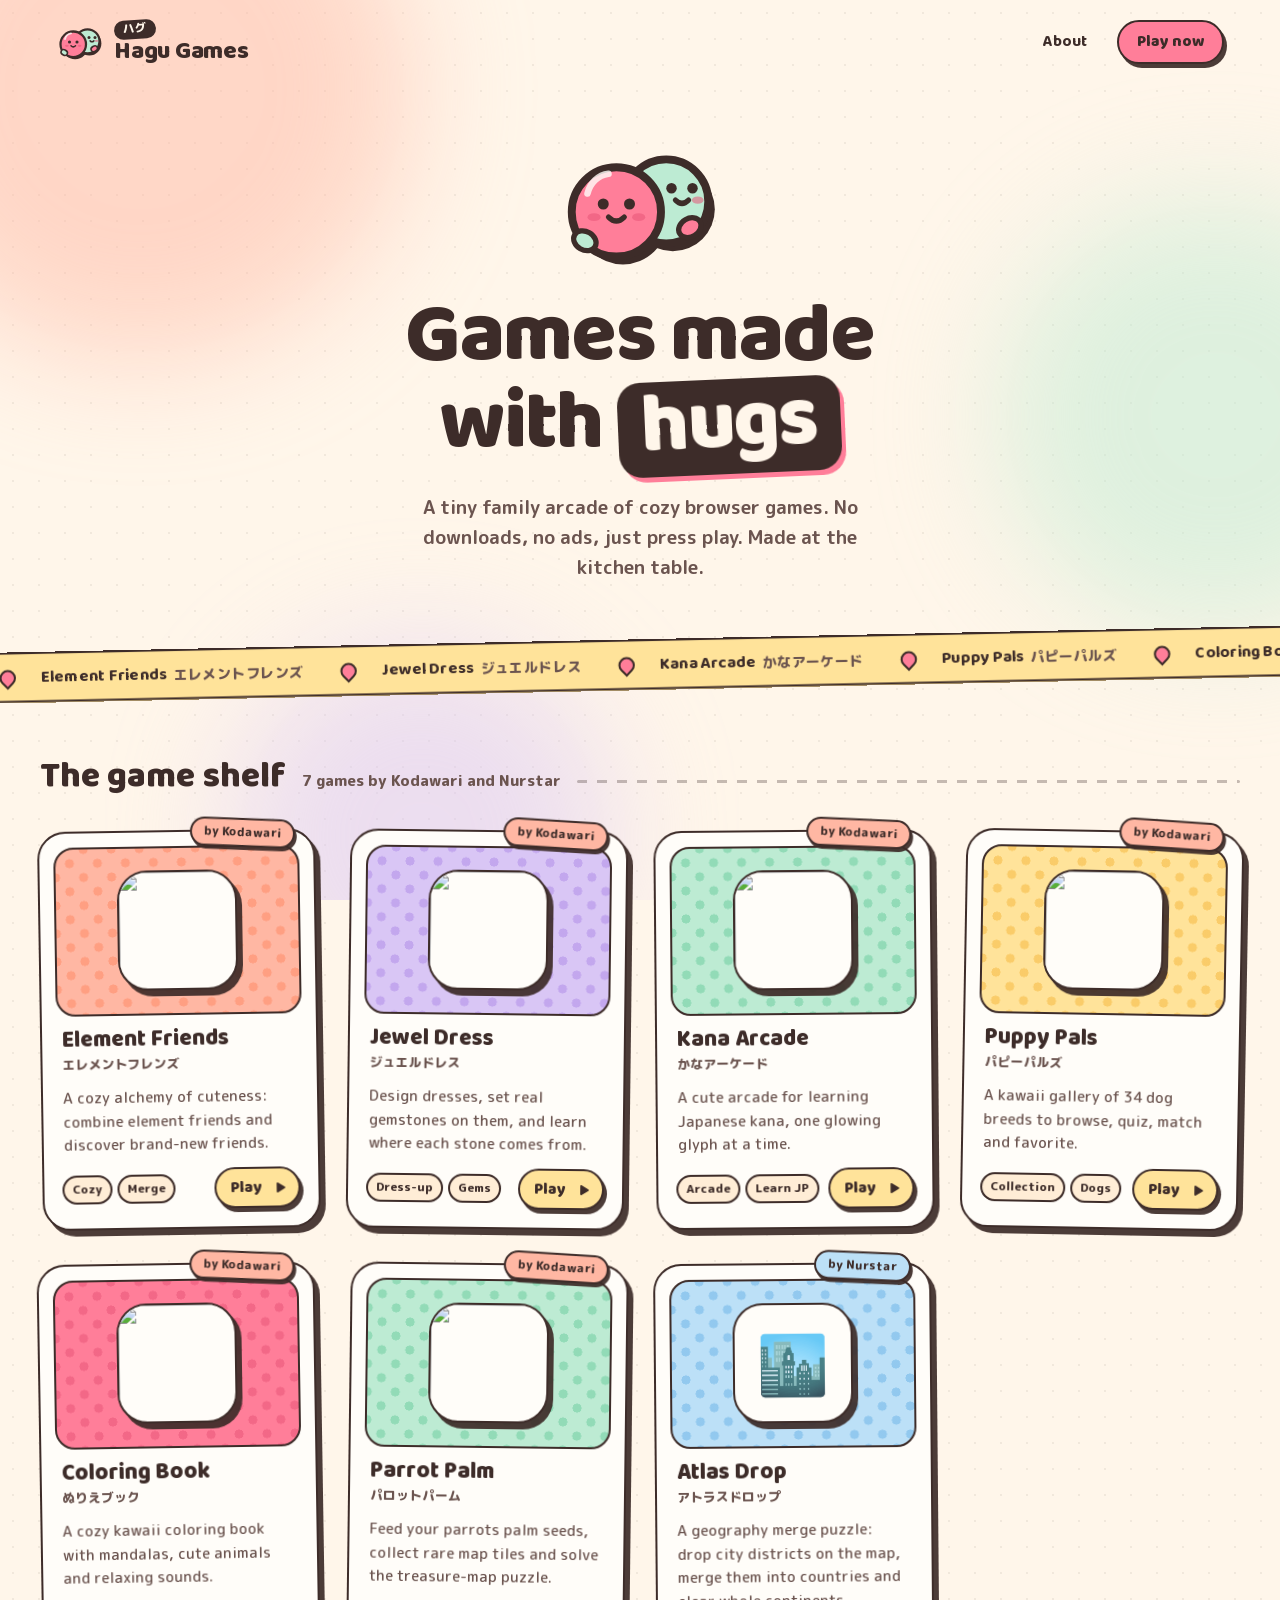
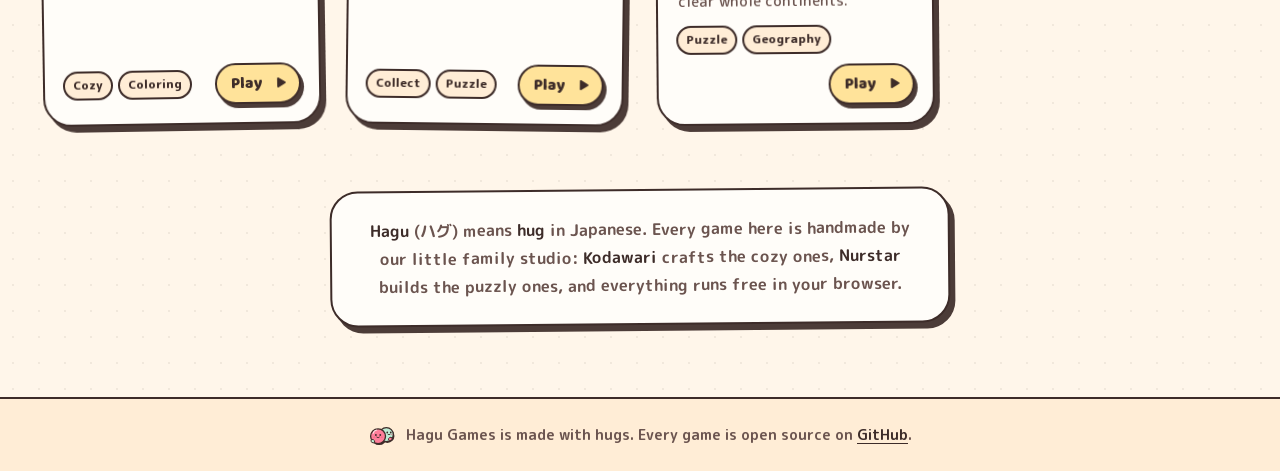
==== commit ae84c852: "Self-host fonts (GDPR) and rename Tetropolis to Atlas Drop in the hub Co-Authored-By: Claude Opus 5." ====
--- a/play.html
+++ b/play.html
@@ -11,9 +11,7 @@
   <link rel="icon" href="img/favicon-32.png" sizes="32x32" type="image/png">
   <link rel="apple-touch-icon" href="img/apple-touch-icon.png">
   <link rel="manifest" href="site.webmanifest">
-  <link rel="preconnect" href="https://fonts.googleapis.com">
-  <link rel="preconnect" href="https://fonts.gstatic.com" crossorigin>
-  <link href="https://fonts.googleapis.com/css2?family=Baloo+2:wght@700;800&family=M+PLUS+Rounded+1c:wght@500;700;800&display=swap" rel="stylesheet">
+  <link rel="stylesheet" href="fonts/fonts.css">
   <link rel="stylesheet" href="css/style.css">
 </head>
 <body class="player-body">
--- a/fonts/fonts.css
+++ b/fonts/fonts.css
@@ -0,0 +1,3122 @@
+/* Self-hosted Google Fonts (Baloo 2, M PLUS Rounded 1c) — SIL Open Font License 1.1.
+   Served locally so no visitor IP is sent to Google (GDPR). */
+/* devanagari */
+@font-face {
+  font-family: 'Baloo 2';
+  font-style: normal;
+  font-weight: 700;
+  font-display: swap;
+  src: url(baloo2-e3e5fca319.woff2) format('woff2');
+  unicode-range: U+0900-097F, U+1CD0-1CF4, U+1CF7-1CF9, U+200C-200D, U+20A8, U+20B9, U+20F0, U+25CC, U+A830-A839, U+A8E0-A8FF, U+11B00-11B0A;
+}
+/* vietnamese */
+@font-face {
+  font-family: 'Baloo 2';
+  font-style: normal;
+  font-weight: 700;
+  font-display: swap;
+  src: url(baloo2-1cfeb8db26.woff2) format('woff2');
+  unicode-range: U+0102-0103, U+0110-0111, U+0128-0129, U+0168-0169, U+01A0-01A1, U+01AF-01B0, U+0300-0301, U+0303-0304, U+0308-0309, U+0323, U+0329, U+1EA0-1EF9, U+20AB;
+}
+/* latin-ext */
+@font-face {
+  font-family: 'Baloo 2';
+  font-style: normal;
+  font-weight: 700;
+  font-display: swap;
+  src: url(baloo2-b5a7e427be.woff2) format('woff2');
+  unicode-range: U+0100-02BA, U+02BD-02C5, U+02C7-02CC, U+02CE-02D7, U+02DD-02FF, U+0304, U+0308, U+0329, U+1D00-1DBF, U+1E00-1E9F, U+1EF2-1EFF, U+2020, U+20A0-20AB, U+20AD-20C4, U+2113, U+2C60-2C7F, U+A720-A7FF;
+}
+/* latin */
+@font-face {
+  font-family: 'Baloo 2';
+  font-style: normal;
+  font-weight: 700;
+  font-display: swap;
+  src: url(baloo2-983902d8e0.woff2) format('woff2');
+  unicode-range: U+0000-00FF, U+0131, U+0152-0153, U+02BB-02BC, U+02C6, U+02DA, U+02DC, U+0304, U+0308, U+0329, U+2000-206F, U+20AC, U+2122, U+2191, U+2193, U+2212, U+2215, U+FEFF, U+FFFD;
+}
+/* devanagari */
+@font-face {
+  font-family: 'Baloo 2';
+  font-style: normal;
+  font-weight: 800;
+  font-display: swap;
+  src: url(baloo2-e3e5fca319.woff2) format('woff2');
+  unicode-range: U+0900-097F, U+1CD0-1CF4, U+1CF7-1CF9, U+200C-200D, U+20A8, U+20B9, U+20F0, U+25CC, U+A830-A839, U+A8E0-A8FF, U+11B00-11B0A;
+}
+/* vietnamese */
+@font-face {
+  font-family: 'Baloo 2';
+  font-style: normal;
+  font-weight: 800;
+  font-display: swap;
+  src: url(baloo2-1cfeb8db26.woff2) format('woff2');
+  unicode-range: U+0102-0103, U+0110-0111, U+0128-0129, U+0168-0169, U+01A0-01A1, U+01AF-01B0, U+0300-0301, U+0303-0304, U+0308-0309, U+0323, U+0329, U+1EA0-1EF9, U+20AB;
+}
+/* latin-ext */
+@font-face {
+  font-family: 'Baloo 2';
+  font-style: normal;
+  font-weight: 800;
+  font-display: swap;
+  src: url(baloo2-b5a7e427be.woff2) format('woff2');
+  unicode-range: U+0100-02BA, U+02BD-02C5, U+02C7-02CC, U+02CE-02D7, U+02DD-02FF, U+0304, U+0308, U+0329, U+1D00-1DBF, U+1E00-1E9F, U+1EF2-1EFF, U+2020, U+20A0-20AB, U+20AD-20C4, U+2113, U+2C60-2C7F, U+A720-A7FF;
+}
+/* latin */
+@font-face {
+  font-family: 'Baloo 2';
+  font-style: normal;
+  font-weight: 800;
+  font-display: swap;
+  src: url(baloo2-983902d8e0.woff2) format('woff2');
+  unicode-range: U+0000-00FF, U+0131, U+0152-0153, U+02BB-02BC, U+02C6, U+02DA, U+02DC, U+0304, U+0308, U+0329, U+2000-206F, U+20AC, U+2122, U+2191, U+2193, U+2212, U+2215, U+FEFF, U+FFFD;
+}
+@font-face {
+  font-family: 'M PLUS Rounded 1c';
+  font-style: normal;
+  font-weight: 500;
+  font-display: swap;
+  src: url(mplusrounded1c-53017088b1.woff2) format('woff2');
+  unicode-range: U+25ee8, U+25f23, U+25f5c, U+25fd4, U+25fe0, U+25ffb, U+2600c, U+26017, U+26060, U+260ed, U+26222, U+2626a, U+26270, U+26286, U+2634c, U+26402, U+2667e, U+266b0, U+2671d, U+268dd, U+268ea, U+26951, U+2696f, U+26999, U+269dd, U+26a1e, U+26a58, U+26a8c, U+26ab7, U+26aff, U+26c29, U+26c73, U+26c9e, U+26cdd, U+26e40, U+26e65, U+26f94, U+26ff6-26ff8, U+270f4, U+2710d, U+27139, U+273da-273db, U+273fe, U+27410, U+27449, U+27614-27615, U+27631, U+27684, U+27693, U+2770e, U+27723, U+27752, U+278b2, U+27985, U+279b4, U+27a84, U+27bb3, U+27bbe, U+27bc7, U+27c3c, U+27cb8, U+27d73, U+27da0, U+27e10, U+27eaf, U+27fb7, U+2808a, U+280bb, U+28277, U+28282, U+282f3, U+283cd, U+2840c, U+28455, U+284dc, U+2856b, U+285c8-285c9, U+286d7, U+286fa, U+28946, U+28949, U+2896b, U+28987-28988, U+289ba-289bb, U+28a1e, U+28a29, U+28a43, U+28a71, U+28a99, U+28acd, U+28add, U+28ae4, U+28bc1, U+28bef, U+28cdd, U+28d10, U+28d71, U+28dfb, U+28e0f, U+28e17, U+28e1f, U+28e36, U+28e89, U+28eeb, U+28ef6, U+28f32, U+28ff8, U+292a0, U+292b1, U+29490, U+295cf, U+2967f, U+296f0, U+29719, U+29750, U+29810, U+298c6, U+29a72, U+29d4b, U+29ddb, U+29e15, U+29e3d, U+29e49, U+29e8a, U+29ec4, U+29edb, U+29ee9, U+29fce, U+29fd7, U+2a01a, U+2a02f, U+2a082, U+2a0f9, U+2a190, U+2a2b2, U+2a38c, U+2a437, U+2a5f1, U+2a602, U+2a61a, U+2a6b2, U+2a9e6, U+2b746, U+2b751, U+2b753, U+2b75a, U+2b75c, U+2b765, U+2b776-2b777, U+2b77c, U+2b782, U+2b789, U+2b78b, U+2b78e, U+2b794, U+2b7ac, U+2b7af, U+2b7bd, U+2b7c9, U+2b7cf, U+2b7d2, U+2b7d8, U+2b7f0, U+2b80d, U+2b817, U+2b81a, U+2d544, U+2e278, U+2e569, U+2e6ea, U+2f804, U+2f80f, U+2f815, U+2f818, U+2f81a, U+2f822, U+2f828, U+2f82c, U+2f833, U+2f83f, U+2f846, U+2f852, U+2f862, U+2f86d, U+2f873, U+2f877, U+2f884, U+2f899-2f89a, U+2f8a6, U+2f8ac, U+2f8b2, U+2f8b6, U+2f8d3, U+2f8db-2f8dc, U+2f8e1, U+2f8e5, U+2f8ea, U+2f8ed, U+2f8fc, U+2f903, U+2f90b, U+2f90f, U+2f91a, U+2f920-2f921, U+2f945, U+2f947, U+2f96c, U+2f995, U+2f9d0, U+2f9de-2f9df, U+2f9f4;
+}
+@font-face {
+  font-family: 'M PLUS Rounded 1c';
+  font-style: normal;
+  font-weight: 500;
+  font-display: swap;
+  src: url(mplusrounded1c-29573e69c0.woff2) format('woff2');
+  unicode-range: U+1f235-1f23b, U+1f240-1f248, U+1f250-1f251, U+2000b, U+20089-2008a, U+200a2, U+200a4, U+200b0, U+200f5, U+20158, U+201a2, U+20213, U+2032b, U+20371, U+20381, U+203f9, U+2044a, U+20509, U+2053f, U+205b1, U+205d6, U+20611, U+20628, U+206ec, U+2074f, U+207c8, U+20807, U+2083a, U+208b9, U+2090e, U+2097c, U+20984, U+2099d, U+20a64, U+20ad3, U+20b1d, U+20b9f, U+20bb7, U+20d45, U+20d58, U+20de1, U+20e64, U+20e6d, U+20e95, U+20f5f, U+21201, U+2123d, U+21255, U+21274, U+2127b, U+212d7, U+212e4, U+212fd, U+2131b, U+21336, U+21344, U+213c4, U+2146d-2146e, U+215d7, U+21647, U+216b4, U+21706, U+21742, U+218bd, U+219c3, U+21a1a, U+21c56, U+21d2d, U+21d45, U+21d62, U+21d78, U+21d92, U+21d9c, U+21da1, U+21db7, U+21de0, U+21e33-21e34, U+21f1e, U+21f76, U+21ffa, U+2217b, U+22218, U+2231e, U+223ad, U+22609, U+226f3, U+2285b, U+228ab, U+2298f, U+22ab8, U+22b46, U+22b4f-22b50, U+22ba6, U+22c1d, U+22c24, U+22de1, U+22e42, U+22feb, U+231b6, U+231c3-231c4, U+231f5, U+23372, U+233cc, U+233d0, U+233d2-233d3, U+233d5, U+233da, U+233df, U+233e4, U+233fe, U+2344a-2344b, U+23451, U+23465, U+234e4, U+2355a, U+23594, U+235c4, U+23638-2363a, U+23647, U+2370c, U+2371c, U+2373f, U+23763-23764, U+237e7, U+237f1, U+237ff, U+23824, U+2383d, U+23a98, U+23c7f, U+23cbe, U+23cfe, U+23d00, U+23d0e, U+23d40, U+23dd3, U+23df9-23dfa, U+23f7e, U+2404b, U+24096, U+24103, U+241c6, U+241fe, U+242ee, U+243bc, U+243d0, U+24629, U+246a5, U+247f1, U+24896, U+248e9, U+24a4d, U+24b56, U+24b6f, U+24c16, U+24d14, U+24e04, U+24e0e, U+24e37, U+24e6a, U+24e8b, U+24ff2, U+2504a, U+25055, U+25122, U+251a9, U+251cd, U+251e5, U+2521e, U+2524c, U+2542e, U+2548e, U+254d9, U+2550e, U+255a7, U+2567f, U+25771, U+257a9, U+257b4, U+25874, U+259c4, U+259cc, U+259d4, U+25ad7, U+25ae3-25ae4, U+25af1, U+25bb2, U+25c4b, U+25c64, U+25da1, U+25e2e, U+25e56, U+25e62, U+25e65, U+25ec2, U+25ed8;
+}
+@font-face {
+  font-family: 'M PLUS Rounded 1c';
+  font-style: normal;
+  font-weight: 500;
+  font-display: swap;
+  src: url(mplusrounded1c-9189b33dbb.woff2) format('woff2');
+  unicode-range: U+ffd7, U+ffda-ffdc, U+ffe0-ffe2, U+ffe4, U+ffe6, U+ffe8-ffee, U+1f100-1f10c, U+1f110-1f16c, U+1f170-1f1ac, U+1f200-1f202, U+1f210-1f234;
+}
+@font-face {
+  font-family: 'M PLUS Rounded 1c';
+  font-style: normal;
+  font-weight: 500;
+  font-display: swap;
+  src: url(mplusrounded1c-fe05881364.woff2) format('woff2');
+  unicode-range: U+fa10, U+fa12-fa6d, U+fb00-fb04, U+fe10-fe19, U+fe30-fe42, U+fe44-fe52, U+fe54-fe66, U+fe68-fe6b, U+ff02, U+ff04, U+ff07, U+ff51, U+ff5b, U+ff5d, U+ff5f-ff60, U+ff66, U+ff69, U+ff87, U+ffa1-ffbe, U+ffc2-ffc7, U+ffca-ffcf, U+ffd2-ffd6;
+}
+@font-face {
+  font-family: 'M PLUS Rounded 1c';
+  font-style: normal;
+  font-weight: 500;
+  font-display: swap;
+  src: url(mplusrounded1c-73641e02b2.woff2) format('woff2');
+  unicode-range: U+9e8b-9e8c, U+9e8e-9e8f, U+9e91-9e92, U+9e95-9e96, U+9e98, U+9e9b, U+9e9d-9e9e, U+9ea4-9ea5, U+9ea8-9eaa, U+9eac-9eb0, U+9eb3-9eb5, U+9eb8, U+9ebc-9ebf, U+9ec3, U+9ec6, U+9ec8, U+9ecb-9ecd, U+9ecf-9ed1, U+9ed4-9ed5, U+9ed8, U+9edb-9ee0, U+9ee4-9ee5, U+9ee7-9ee8, U+9eec-9ef2, U+9ef4-9ef9, U+9efb-9eff, U+9f02-9f03, U+9f07-9f09, U+9f0e-9f12, U+9f14-9f17, U+9f19-9f1b, U+9f1f-9f22, U+9f26, U+9f2a-9f2c, U+9f2f, U+9f31-9f32, U+9f34, U+9f37, U+9f39-9f3a, U+9f3c-9f3f, U+9f41, U+9f43-9f47, U+9f4a, U+9f4e-9f50, U+9f52-9f58, U+9f5a, U+9f5d-9f61, U+9f63, U+9f66-9f6a, U+9f6c-9f73, U+9f75-9f77, U+9f7a, U+9f7d, U+9f7f, U+9f8f-9f92, U+9f94-9f97, U+9f99, U+9f9c-9fa3, U+9fa5, U+9fb4, U+9fbc-9fc2, U+9fc4, U+9fc6, U+9fcc, U+f900-f92c;
+}
+@font-face {
+  font-family: 'M PLUS Rounded 1c';
+  font-style: normal;
+  font-weight: 500;
+  font-display: swap;
+  src: url(mplusrounded1c-485b2fc1f3.woff2) format('woff2');
+  unicode-range: U+9c3e, U+9c41, U+9c43-9c4a, U+9c4e-9c50, U+9c52-9c54, U+9c56, U+9c58, U+9c5a-9c61, U+9c63, U+9c65, U+9c67-9c6b, U+9c6d-9c6e, U+9c70, U+9c72, U+9c75-9c78, U+9c7a-9c7c, U+9ce6-9ce7, U+9ceb-9cec, U+9cf0, U+9cf2, U+9cf6-9cf7, U+9cf9, U+9d02-9d03, U+9d06-9d09, U+9d0b, U+9d0e, U+9d11-9d12, U+9d15, U+9d17-9d18, U+9d1b-9d1f, U+9d23, U+9d26, U+9d2a-9d2c, U+9d2f-9d30, U+9d32-9d34, U+9d3a, U+9d3c-9d3f, U+9d41-9d48, U+9d4a, U+9d50-9d54, U+9d59, U+9d5d-9d65, U+9d69-9d6c, U+9d6f-9d70, U+9d72-9d73, U+9d76-9d77, U+9d7a-9d7c, U+9d7e, U+9d83-9d84, U+9d86-9d87, U+9d89-9d8a, U+9d8d-9d8e, U+9d92-9d93, U+9d95-9d9a, U+9da1, U+9da4, U+9da9-9dac, U+9dae, U+9db1-9db2, U+9db5, U+9db8-9dbd, U+9dbf-9dc4, U+9dc6-9dc7, U+9dc9-9dca, U+9dcf, U+9dd3-9dd7, U+9dd9-9dda, U+9dde-9de0, U+9de3, U+9de5-9de7, U+9de9, U+9deb, U+9ded-9df0, U+9df3-9df4, U+9df8, U+9dfd-9dfe, U+9e02, U+9e07, U+9e0a, U+9e0d-9e0e, U+9e10-9e12, U+9e15-9e16, U+9e19-9e1f, U+9e75, U+9e79-9e7d, U+9e80-9e85, U+9e87-9e88;
+}
+@font-face {
+  font-family: 'M PLUS Rounded 1c';
+  font-style: normal;
+  font-weight: 500;
+  font-display: swap;
+  src: url(mplusrounded1c-e58923211c.woff2) format('woff2');
+  unicode-range: U+9ae5-9ae7, U+9ae9, U+9aeb-9aec, U+9aee-9aef, U+9af1-9af5, U+9af7, U+9af9-9afb, U+9afd, U+9aff-9b06, U+9b08-9b09, U+9b0b-9b0e, U+9b10, U+9b12, U+9b16, U+9b18-9b1d, U+9b1f-9b20, U+9b22-9b23, U+9b25-9b2f, U+9b32-9b35, U+9b37, U+9b39-9b3b, U+9b3d, U+9b43-9b44, U+9b48, U+9b4b-9b4f, U+9b51, U+9b55-9b58, U+9b5b, U+9b5e, U+9b61, U+9b63, U+9b65-9b66, U+9b68, U+9b6a-9b6f, U+9b72-9b79, U+9b7f-9b80, U+9b83-9b87, U+9b89-9b8b, U+9b8d, U+9b8f-9b94, U+9b96-9b97, U+9b9a, U+9b9d-9ba0, U+9ba6-9ba7, U+9ba9-9baa, U+9bac, U+9bb0-9bb2, U+9bb4, U+9bb7-9bb9, U+9bbb-9bbc, U+9bbe-9bc1, U+9bc6-9bc8, U+9bca, U+9bce-9bd2, U+9bd4, U+9bd7-9bd8, U+9bdd, U+9bdf, U+9be1-9be5, U+9be7, U+9bea-9beb, U+9bee-9bf3, U+9bf5, U+9bf7-9bfa, U+9bfd, U+9bff-9c00, U+9c02, U+9c04, U+9c06, U+9c08-9c0d, U+9c0f-9c16, U+9c18-9c1e, U+9c21-9c2a, U+9c2d-9c32, U+9c35-9c37, U+9c39-9c3a, U+9c3d;
+}
+@font-face {
+  font-family: 'M PLUS Rounded 1c';
+  font-style: normal;
+  font-weight: 500;
+  font-display: swap;
+  src: url(mplusrounded1c-4eef467a21.woff2) format('woff2');
+  unicode-range: U+98eb, U+98ed-98ee, U+98f0-98f1, U+98f3, U+98f6, U+9902, U+9907-9909, U+9911-9912, U+9914-9918, U+991a-9922, U+9924, U+9926-9927, U+992b-992c, U+992e, U+9931-9935, U+9939-993e, U+9940-9942, U+9945-9949, U+994b-994e, U+9950-9952, U+9954-9955, U+9958-9959, U+995b-995c, U+995e-9960, U+9963, U+9997-9998, U+999b, U+999d-999f, U+99a3, U+99a5-99a6, U+99a8, U+99ad-99ae, U+99b0-99b2, U+99b5, U+99b9-99ba, U+99bc-99bd, U+99bf, U+99c1, U+99c3, U+99c8-99c9, U+99d1, U+99d3-99d5, U+99d8-99df, U+99e1-99e2, U+99e7, U+99ea-99ee, U+99f0-99f2, U+99f4-99f5, U+99f8-99f9, U+99fb-99fe, U+9a01-9a05, U+9a08, U+9a0a-9a0c, U+9a0f-9a11, U+9a16, U+9a1a, U+9a1e, U+9a20, U+9a22-9a24, U+9a27, U+9a2b, U+9a2d-9a2e, U+9a31, U+9a33, U+9a35-9a38, U+9a3e, U+9a40-9a45, U+9a47, U+9a4a-9a4e, U+9a51-9a52, U+9a54-9a58, U+9a5b, U+9a5d, U+9a5f, U+9a62, U+9a64-9a65, U+9a69-9a6c, U+9aaa, U+9aac-9ab0, U+9ab2, U+9ab4-9ab7, U+9ab9, U+9abb-9ac1, U+9ac3, U+9ac6, U+9ac8, U+9ace-9ad3, U+9ad5-9ad7, U+9adb-9adc, U+9ade-9ae0, U+9ae2-9ae4;
+}
+@font-face {
+  font-family: 'M PLUS Rounded 1c';
+  font-style: normal;
+  font-weight: 500;
+  font-display: swap;
+  src: url(mplusrounded1c-da17aba236.woff2) format('woff2');
+  unicode-range: U+971d, U+9721-9724, U+9728, U+972a, U+9730-9731, U+9733, U+9736, U+9738-9739, U+973b, U+973d-973e, U+9741-9744, U+9746-974a, U+974d-974f, U+9751, U+9755, U+9757-9758, U+975a-975c, U+9760-9761, U+9763-9764, U+9766-9768, U+976a-976b, U+976e, U+9771, U+9773, U+9776-977d, U+977f-9781, U+9785-9786, U+9789, U+978b, U+978f-9790, U+9795-9797, U+9799-979a, U+979c, U+979e-97a0, U+97a2-97a3, U+97a6, U+97a8, U+97ab-97ac, U+97ae, U+97b1-97b6, U+97b8-97ba, U+97bc, U+97be-97bf, U+97c1, U+97c3-97ce, U+97d0-97d1, U+97d4, U+97d7-97d9, U+97db-97de, U+97e0-97e1, U+97e4, U+97e6, U+97ed-97ef, U+97f1-97f2, U+97f4-97f8, U+97fa, U+9804, U+9807, U+980a, U+980c-980f, U+9814, U+9816-9817, U+9819-981a, U+981c, U+981e, U+9820-9821, U+9823-9826, U+982b, U+982e-9830, U+9832-9835, U+9837, U+9839, U+983d-983e, U+9844, U+9846-9847, U+984a-984b, U+984f, U+9851-9853, U+9856-9857, U+9859-985b, U+9862-9863, U+9865-9866, U+986a-986c, U+986f-9871, U+9873-9875, U+98aa-98ab, U+98ad-98ae, U+98b0-98b1, U+98b4, U+98b6-98b8, U+98ba-98bc, U+98bf, U+98c2-98c8, U+98cb-98cc, U+98ce, U+98dc, U+98de, U+98e0-98e1, U+98e3, U+98e5-98e7, U+98e9-98ea;
+}
+@font-face {
+  font-family: 'M PLUS Rounded 1c';
+  font-style: normal;
+  font-weight: 500;
+  font-display: swap;
+  src: url(mplusrounded1c-be4dfeda0a.woff2) format('woff2');
+  unicode-range: U+944a, U+944c, U+9452-9453, U+9455, U+9459-945c, U+945e-9463, U+9468, U+946a-946b, U+946d-9472, U+9475, U+9477, U+947c-947f, U+9481, U+9483-9485, U+9578-9579, U+957e-957f, U+9582, U+9584, U+9586-9588, U+958a, U+958c-958f, U+9592, U+9594, U+9596, U+9598-9599, U+959d-95a1, U+95a4, U+95a6-95a9, U+95ab-95ad, U+95b1, U+95b4, U+95b6, U+95b9-95bf, U+95c3, U+95c6, U+95c8-95cd, U+95d0-95d6, U+95d9-95da, U+95dc-95e2, U+95e4-95e6, U+95e8, U+961d-961e, U+9621-9622, U+9624-9626, U+9628, U+962c, U+962e-962f, U+9631, U+9633-9634, U+9637-963a, U+963c-963d, U+9641-9642, U+964b-964c, U+964f, U+9652, U+9654, U+9656-9658, U+965c-965f, U+9661, U+9666, U+966a, U+966c, U+966e, U+9672, U+9674, U+9677, U+967b-967c, U+967e-967f, U+9681-9684, U+9689, U+968b, U+968d, U+9691, U+9695-9698, U+969a, U+969d, U+969f, U+96a4-96aa, U+96ae-96b4, U+96b6, U+96b8-96bb, U+96bd, U+96c1, U+96c9-96cb, U+96cd-96ce, U+96d2, U+96d5-96d6, U+96d8-96da, U+96dc-96df, U+96e9, U+96ef, U+96f1, U+96f9-96fa, U+9702-9706, U+9708-9709, U+970d-970f, U+9711, U+9713-9714, U+9716, U+9719-971b;
+}
+@font-face {
+  font-family: 'M PLUS Rounded 1c';
+  font-style: normal;
+  font-weight: 500;
+  font-display: swap;
+  src: url(mplusrounded1c-fa757caa88.woff2) format('woff2');
+  unicode-range: U+92bc-92bd, U+92bf-92c3, U+92c5-92c8, U+92cb-92d0, U+92d2-92d3, U+92d5, U+92d7-92d9, U+92dc-92dd, U+92df-92e1, U+92e3-92e5, U+92e7-92ea, U+92ec, U+92ee, U+92f0, U+92f2, U+92f7-92fb, U+92ff-9300, U+9302, U+9304, U+9308, U+930d, U+930f-9311, U+9314-9315, U+9318-931a, U+931c-931f, U+9321-9325, U+9327-932b, U+932e, U+9333-9337, U+933a-933b, U+9344, U+9347-934a, U+934d, U+9350-9352, U+9354-9358, U+935a, U+935c, U+935e, U+9360, U+9364-9365, U+9367, U+9369-936d, U+936f-9371, U+9373-9374, U+9376, U+937a, U+937d-9382, U+9388, U+938a-938b, U+938d, U+938f, U+9392, U+9394-9395, U+9397-9398, U+939a-939b, U+939e, U+93a1, U+93a3-93a4, U+93a6, U+93a8-93a9, U+93ab-93ad, U+93b0, U+93b4-93b6, U+93b9-93bb, U+93c1, U+93c3-93cd, U+93d0-93d1, U+93d3, U+93d6-93d9, U+93dc-93df, U+93e2, U+93e4-93e8, U+93f1, U+93f5, U+93f7-93fb, U+93fd, U+9401-9404, U+9407-9409, U+940d-9410, U+9413-9417, U+9419-941a, U+941f, U+9421, U+942b, U+942e-942f, U+9431-9434, U+9436, U+9438, U+943a-943b, U+943d, U+943f, U+9441, U+9443-9445, U+9448;
+}
+@font-face {
+  font-family: 'M PLUS Rounded 1c';
+  font-style: normal;
+  font-weight: 500;
+  font-display: swap;
+  src: url(mplusrounded1c-1f42faf3c1.woff2) format('woff2');
+  unicode-range: U+9143, U+9146-914c, U+914f, U+9153, U+9156-915b, U+9161, U+9163-9165, U+9167, U+9169, U+916d, U+9172-9174, U+9179-917b, U+9181-9183, U+9185-9187, U+9189-918b, U+918e, U+9191, U+9193-9195, U+9197-9198, U+919e, U+91a1-91a2, U+91a6, U+91a8, U+91aa-91b6, U+91ba-91bd, U+91bf-91c6, U+91c9, U+91cb, U+91d0, U+91d3-91d4, U+91d6-91d7, U+91d9-91db, U+91de-91df, U+91e1, U+91e4-91e6, U+91e9-91ea, U+91ec-91f1, U+91f5-91f7, U+91f9, U+91fb-91fd, U+91ff-9201, U+9204-9207, U+9209-920a, U+920c, U+920e, U+9210-9218, U+921c-921e, U+9223-9226, U+9228-9229, U+922c, U+922e-9230, U+9233, U+9235-923a, U+923c, U+923e-9240, U+9242-9243, U+9245-924b, U+924d-9251, U+9256-925a, U+925c-925e, U+9260-9261, U+9264-9269, U+926e-9270, U+9275-9279, U+927b-927f, U+9288-928a, U+928d-928e, U+9291-9293, U+9295-9297, U+9299, U+929b-929c, U+929f-92a0, U+92a4-92a5, U+92a7-92a8, U+92ab, U+92af, U+92b2-92b3, U+92b6-92bb;
+}
+@font-face {
+  font-family: 'M PLUS Rounded 1c';
+  font-style: normal;
+  font-weight: 500;
+  font-display: swap;
+  src: url(mplusrounded1c-d49072b9b9.woff2) format('woff2');
+  unicode-range: U+8f52-8f55, U+8f57-8f58, U+8f5c-8f5e, U+8f61-8f66, U+8f9c-8f9d, U+8f9f-8fa2, U+8fa4-8fa8, U+8fad-8faf, U+8fb4-8fb8, U+8fbe, U+8fc0-8fc2, U+8fc6, U+8fc8, U+8fca-8fcb, U+8fcd, U+8fd0, U+8fd2-8fd3, U+8fd5, U+8fda, U+8fe0, U+8fe2-8fe5, U+8fe8-8fea, U+8fed-8fef, U+8ff1, U+8ff4-8ff6, U+8ff8-8ffb, U+8ffe, U+9002, U+9004-9005, U+9008, U+900b-900e, U+9011, U+9013, U+9015-9016, U+9018, U+901b, U+901e, U+9021, U+9027-902a, U+902c-902d, U+902f, U+9033-9037, U+9039, U+903c, U+903e-903f, U+9041, U+9043-9044, U+9049, U+904c, U+904f-9052, U+9056, U+9058, U+905b-905e, U+9062, U+9066-9068, U+906c, U+906f-9070, U+9072, U+9074, U+9076, U+9079, U+9080-9083, U+9085, U+9087-9088, U+908b-908c, U+908e-9090, U+9095, U+9097-9099, U+909b, U+90a0-90a2, U+90a5, U+90a8, U+90af-90b6, U+90bd-90be, U+90c3-90c5, U+90c7-90c9, U+90cc, U+90d2, U+90d5, U+90d7-90d9, U+90db-90df, U+90e2, U+90e4-90e5, U+90eb, U+90ef-90f0, U+90f2, U+90f4, U+90f6, U+90fe-9100, U+9102, U+9104-9106, U+9108, U+910d, U+9110, U+9112, U+9114-911a, U+911c, U+911e, U+9120, U+9122-9123, U+9125, U+9127, U+9129, U+912d-9132, U+9134, U+9136-9137, U+9139-913a, U+913c-913d;
+}
+@font-face {
+  font-family: 'M PLUS Rounded 1c';
+  font-style: normal;
+  font-weight: 500;
+  font-display: swap;
+  src: url(mplusrounded1c-da1bce255d.woff2) format('woff2');
+  unicode-range: U+8dc0, U+8dc2, U+8dc5-8dc8, U+8dca-8dcc, U+8dce-8dcf, U+8dd1, U+8dd4-8dd7, U+8dd9-8ddb, U+8ddf, U+8de3-8de5, U+8de7, U+8dea-8dec, U+8df0-8df2, U+8df4, U+8dfc-8dfd, U+8dff, U+8e01, U+8e04-8e06, U+8e08-8e09, U+8e0b-8e0c, U+8e10-8e11, U+8e14, U+8e16, U+8e1d-8e23, U+8e26-8e27, U+8e30-8e31, U+8e33-8e39, U+8e3d, U+8e40-8e42, U+8e44, U+8e47-8e50, U+8e54-8e55, U+8e59, U+8e5b-8e64, U+8e69, U+8e6c-8e6d, U+8e6f-8e72, U+8e75-8e77, U+8e79-8e7c, U+8e81-8e85, U+8e89, U+8e8b, U+8e90-8e95, U+8e98-8e9b, U+8e9d-8e9e, U+8ea1-8ea2, U+8ea7, U+8ea9-8eaa, U+8eac-8eb1, U+8eb3, U+8eb5-8eb6, U+8eba-8ebb, U+8ebe, U+8ec0-8ec1, U+8ec3-8ec8, U+8ecb, U+8ecf, U+8ed1, U+8ed4, U+8edb-8edc, U+8ee3, U+8ee8, U+8eeb, U+8eed-8eee, U+8ef0-8ef1, U+8ef7, U+8ef9-8efc, U+8efe, U+8f00, U+8f02, U+8f05, U+8f07-8f08, U+8f0a, U+8f0f-8f10, U+8f12-8f13, U+8f15-8f19, U+8f1b-8f1c, U+8f1e-8f21, U+8f23, U+8f25-8f28, U+8f2b-8f2f, U+8f33-8f37, U+8f39-8f3b, U+8f3e, U+8f40-8f43, U+8f45-8f47, U+8f49-8f4a, U+8f4c-8f4f, U+8f51;
+}
+@font-face {
+  font-family: 'M PLUS Rounded 1c';
+  font-style: normal;
+  font-weight: 500;
+  font-display: swap;
+  src: url(mplusrounded1c-e1a8c42f48.woff2) format('woff2');
+  unicode-range: U+8b2d, U+8b30, U+8b37, U+8b3c, U+8b3e, U+8b41-8b46, U+8b48-8b49, U+8b4c-8b4f, U+8b51-8b54, U+8b56, U+8b59, U+8b5b, U+8b5e-8b5f, U+8b63, U+8b69, U+8b6b-8b6d, U+8b6f, U+8b71, U+8b74, U+8b76, U+8b78-8b79, U+8b7c-8b81, U+8b84-8b85, U+8b8a-8b8f, U+8b92-8b96, U+8b99-8b9a, U+8b9c-8ba0, U+8c38-8c3a, U+8c3d-8c3f, U+8c41, U+8c45, U+8c47-8c49, U+8c4b-8c4c, U+8c4e-8c51, U+8c53-8c55, U+8c57-8c59, U+8c5b, U+8c5d, U+8c62-8c64, U+8c66, U+8c68-8c69, U+8c6b-8c6d, U+8c73, U+8c75-8c76, U+8c78, U+8c7a-8c7c, U+8c7e, U+8c82, U+8c85-8c87, U+8c89-8c8b, U+8c8d-8c8e, U+8c90, U+8c92-8c94, U+8c98-8c99, U+8c9b-8c9c, U+8c9f, U+8ca4, U+8cad-8cae, U+8cb2-8cb3, U+8cb6, U+8cb9-8cba, U+8cbd, U+8cc1-8cc2, U+8cc4-8cc6, U+8cc8-8cc9, U+8ccb, U+8ccd-8ccf, U+8cd2, U+8cd5-8cd6, U+8cd9-8cda, U+8cdd, U+8ce1, U+8ce3-8ce4, U+8ce6, U+8ce8, U+8cec, U+8cef-8cf2, U+8cf4-8cf5, U+8cf7-8cf8, U+8cfa-8cfb, U+8cfd-8cff, U+8d01, U+8d03-8d04, U+8d07, U+8d09-8d0b, U+8d0d-8d10, U+8d12-8d14, U+8d16-8d17, U+8d1b-8d1d, U+8d65, U+8d67, U+8d69, U+8d6b-8d6e, U+8d71, U+8d73, U+8d76, U+8d7f, U+8d81-8d82, U+8d84, U+8d88, U+8d8d, U+8d90-8d91, U+8d95, U+8d99, U+8d9e-8da0, U+8da6, U+8da8, U+8dab-8dac, U+8daf, U+8db2, U+8db5, U+8db7, U+8db9-8dbc, U+8dbe;
+}
+@font-face {
+  font-family: 'M PLUS Rounded 1c';
+  font-style: normal;
+  font-weight: 500;
+  font-display: swap;
+  src: url(mplusrounded1c-6d13204bb8.woff2) format('woff2');
+  unicode-range: U+8973-8975, U+8977, U+897a-897e, U+8980, U+8983, U+8988-898a, U+898d, U+8990, U+8993-8995, U+8998, U+899b-899c, U+899f-89a1, U+89a5-89a6, U+89a9, U+89ac, U+89af-89b0, U+89b2, U+89b4-89b7, U+89ba, U+89bc-89bd, U+89bf-89c1, U+89d4-89d8, U+89da, U+89dc-89dd, U+89e5, U+89e7, U+89e9, U+89eb, U+89ed, U+89f1, U+89f3-89f4, U+89f6, U+89f8-89f9, U+89fd, U+89ff, U+8a01, U+8a04-8a05, U+8a07, U+8a0c, U+8a0f-8a12, U+8a14-8a16, U+8a1b, U+8a1d-8a1e, U+8a20-8a22, U+8a24-8a26, U+8a2b-8a2c, U+8a2f, U+8a35-8a37, U+8a3b, U+8a3d-8a3e, U+8a40-8a41, U+8a43, U+8a45-8a49, U+8a4d-8a4e, U+8a51-8a54, U+8a56-8a58, U+8a5b-8a5d, U+8a61-8a62, U+8a65, U+8a67, U+8a6c-8a6d, U+8a75-8a77, U+8a79-8a7c, U+8a7e-8a80, U+8a82-8a86, U+8a8b, U+8a8f-8a92, U+8a96-8a97, U+8a99-8a9a, U+8a9f, U+8aa1, U+8aa3, U+8aa5-8aaa, U+8aae-8aaf, U+8ab3, U+8ab6-8ab7, U+8abb-8abc, U+8abe, U+8ac2-8ac4, U+8ac6, U+8ac8-8aca, U+8acc-8acd, U+8ad0-8ad1, U+8ad3-8ad5, U+8ad7, U+8ada-8ae2, U+8ae4, U+8ae7, U+8aeb-8aec, U+8aee, U+8af0-8af1, U+8af3-8af7, U+8afa, U+8afc, U+8aff, U+8b01-8b02, U+8b04-8b07, U+8b0a-8b0d, U+8b0f-8b11, U+8b14, U+8b16, U+8b1a, U+8b1c, U+8b1e-8b20, U+8b26, U+8b28, U+8b2b-8b2c;
+}
+@font-face {
+  font-family: 'M PLUS Rounded 1c';
+  font-style: normal;
+  font-weight: 500;
+  font-display: swap;
+  src: url(mplusrounded1c-d56344710c.woff2) format('woff2');
+  unicode-range: U+87e2-87e6, U+87ea-87ed, U+87ef, U+87f1, U+87f3, U+87f5-87f8, U+87fa-87fb, U+87fe-87ff, U+8801, U+8803, U+8805-8807, U+8809-880b, U+880d-8816, U+8818-881c, U+881e-881f, U+8821-8822, U+8827-8828, U+882d-882e, U+8830-8832, U+8835-8836, U+8839-883c, U+8841-8845, U+8848-884b, U+884d-884e, U+8851-8852, U+8855-8856, U+8858-885a, U+885c, U+885e-8860, U+8862, U+8864, U+8869, U+886b, U+886e-886f, U+8871-8872, U+8875, U+8877, U+8879, U+887b, U+887d-887e, U+8880-8882, U+8888, U+888d, U+8892, U+8897-889c, U+889e-88a0, U+88a2, U+88a4, U+88a8, U+88aa, U+88ae, U+88b0-88b1, U+88b5, U+88b7, U+88ba, U+88bc-88c0, U+88c3-88c4, U+88c6, U+88ca-88ce, U+88d1-88d4, U+88d8-88d9, U+88db, U+88dd-88e1, U+88e7-88e8, U+88ef-88f2, U+88f4-88f5, U+88f7, U+88f9, U+88fc, U+8901-8902, U+8904, U+8906, U+890a, U+890c-890f, U+8913, U+8915-8916, U+8918-891a, U+891c-891e, U+8920, U+8925-8928, U+892a-892b, U+8930-8932, U+8935-893b, U+893e, U+8940-8946, U+8949, U+894c-894d, U+894f, U+8952, U+8956-8957, U+895a-895c, U+895e, U+8960-8964, U+8966, U+896a-896b, U+896d-8970;
+}
+@font-face {
+  font-family: 'M PLUS Rounded 1c';
+  font-style: normal;
+  font-weight: 500;
+  font-display: swap;
+  src: url(mplusrounded1c-329e33a858.woff2) format('woff2');
+  unicode-range: U+8655-8659, U+865b, U+865d-8664, U+8667, U+8669, U+866c, U+866f, U+8671, U+8675-8677, U+867a-867b, U+867d, U+8687-8689, U+868b-868d, U+8691, U+8693, U+8695-8696, U+8698, U+869a, U+869c-869d, U+86a1, U+86a3-86a4, U+86a6-86ab, U+86ad, U+86af-86b1, U+86b3-86b9, U+86bf-86c1, U+86c3-86c6, U+86c9, U+86cb, U+86ce, U+86d1-86d2, U+86d4-86d5, U+86d7, U+86da, U+86dc, U+86de-86e0, U+86e3-86e7, U+86e9, U+86ec-86ed, U+86ef, U+86f8-86fe, U+8700, U+8703-870b, U+870d-8714, U+8719-871a, U+871e-871f, U+8721-8723, U+8725, U+8728-8729, U+872e-872f, U+8731-8732, U+8734, U+8737, U+8739-8740, U+8743, U+8745, U+8749, U+874b-874e, U+8751, U+8753, U+8755, U+8757-8759, U+875d, U+875f-8761, U+8763-8766, U+8768, U+876a, U+876e-876f, U+8771-8772, U+8774, U+8778, U+877b-877c, U+877f, U+8782-8789, U+878b-878c, U+878e, U+8790, U+8793, U+8795, U+8797-8799, U+879e-87a0, U+87a2-87a3, U+87a7, U+87ab-87af, U+87b1, U+87b3, U+87b5, U+87bb, U+87bd-87c1, U+87c4, U+87c6-87cb, U+87ce, U+87d0, U+87d2, U+87d5-87d6, U+87d9-87da, U+87dc, U+87df-87e0;
+}
+@font-face {
+  font-family: 'M PLUS Rounded 1c';
+  font-style: normal;
+  font-weight: 500;
+  font-display: swap;
+  src: url(mplusrounded1c-46e445a8ac.woff2) format('woff2');
+  unicode-range: U+84b4, U+84b9-84bb, U+84bd-84c2, U+84c6-84ca, U+84cc-84d1, U+84d3, U+84d6, U+84d9-84da, U+84dc, U+84e7, U+84ea, U+84ec, U+84ef-84f2, U+84f4, U+84f7, U+84fa-84fd, U+84ff-8500, U+8502-8503, U+8506-8507, U+850c, U+850e, U+8510, U+8514-8515, U+8517-8518, U+851a-851c, U+851e-851f, U+8521-8525, U+8527, U+852a-852c, U+852f, U+8532-8534, U+8536, U+853e-8541, U+8543, U+8546, U+8548, U+854a-854b, U+854f-8553, U+8555-855a, U+855c-8564, U+8569-856b, U+856d, U+856f, U+8577, U+8579-857b, U+857d-8581, U+8585-8586, U+8588-858c, U+858f-8591, U+8593, U+8597-8598, U+859b-859d, U+859f-85a0, U+85a2, U+85a4-85a5, U+85a7-85a8, U+85ad-85b0, U+85b4, U+85b6-85ba, U+85bc-85bf, U+85c1-85c2, U+85c7, U+85c9-85cb, U+85ce-85d0, U+85d5, U+85d8-85da, U+85dc, U+85df-85e1, U+85e5-85e6, U+85e8, U+85ed, U+85f3-85f4, U+85f6-85f7, U+85f9-85fa, U+85fc, U+85fe-8600, U+8602, U+8604-8606, U+860a-860b, U+860d-860e, U+8610-8613, U+8616-861b, U+861e, U+8621-8622, U+8624, U+8627, U+8629, U+862f-8630, U+8636, U+8638-863a, U+863c-863d, U+863f-8642, U+8646, U+864d, U+8652-8654;
+}
+@font-face {
+  font-family: 'M PLUS Rounded 1c';
+  font-style: normal;
+  font-weight: 500;
+  font-display: swap;
+  src: url(mplusrounded1c-3d72ef9b8b.woff2) format('woff2');
+  unicode-range: U+82e8, U+82ea, U+82ed, U+82ef, U+82f3-82f4, U+82f6-82f7, U+82f9, U+82fb, U+82fd-82fe, U+8300-8301, U+8303, U+8306-8308, U+830a-830c, U+8316-8318, U+831b, U+831d-831f, U+8321-8323, U+832b-8335, U+8337, U+833a, U+833c-833d, U+8340, U+8342-8347, U+834a, U+834d-8351, U+8353-8357, U+835a, U+8362-8363, U+8370, U+8373, U+8375, U+8378, U+837c-837d, U+837f-8380, U+8382, U+8384-8387, U+838a, U+838d-838e, U+8392-8396, U+8398-83a0, U+83a2, U+83a6-83ad, U+83b1, U+83b5, U+83bd-83c1, U+83c7, U+83c9, U+83ce-83d1, U+83d4, U+83d6, U+83d8, U+83dd, U+83df-83e1, U+83e5, U+83e8, U+83ea-83eb, U+83f0, U+83f2, U+83f4, U+83f6-83f9, U+83fb-83fd, U+8401, U+8403-8404, U+8406-8407, U+840a-840b, U+840d, U+840f, U+8411, U+8413, U+8415, U+8417, U+8419, U+8420, U+8422, U+842a, U+842f, U+8431, U+8435, U+8438-8439, U+843c, U+8445-8448, U+844a, U+844d-844f, U+8451-8452, U+8456, U+8458-845a, U+845c, U+845f-8462, U+8464-8467, U+8469-846b, U+846d-8470, U+8473-8474, U+8476-847a, U+847c-847d, U+8481-8482, U+8484-8485, U+848b, U+8490, U+8492-8493, U+8495, U+8497, U+849c, U+849e-849f, U+84a1, U+84a6, U+84a8-84aa, U+84ad, U+84af, U+84b1;
+}
+@font-face {
+  font-family: 'M PLUS Rounded 1c';
+  font-style: normal;
+  font-weight: 500;
+  font-display: swap;
+  src: url(mplusrounded1c-ff40f50316.woff2) format('woff2');
+  unicode-range: U+814a, U+814c, U+8151-8153, U+8157, U+815f-8161, U+8165-8169, U+816d-816f, U+8171, U+8173-8174, U+8177, U+8180-8186, U+8188, U+818a-818b, U+818e, U+8190, U+8193, U+8195-8196, U+8198, U+819b, U+819e, U+81a0, U+81a2, U+81a4, U+81a9, U+81ae, U+81b0, U+81b2, U+81b4-81b5, U+81b8, U+81ba-81bb, U+81bd-81be, U+81c0-81c3, U+81c5-81c6, U+81c8-81cb, U+81cd-81cf, U+81d1, U+81d5-81db, U+81dd-81e1, U+81e4-81e5, U+81e7, U+81eb-81ec, U+81ef-81f2, U+81f5-81f6, U+81f8-81fb, U+81fd-8205, U+8209-820b, U+820d, U+820f, U+8212-8214, U+8216, U+8219-821d, U+8221-8222, U+8228-8229, U+822b, U+822e, U+8232-8235, U+8237-8238, U+823a, U+823c, U+8240, U+8243-8246, U+8249, U+824b, U+824e-824f, U+8251, U+8256-825a, U+825c-825d, U+825f-8260, U+8262-8264, U+8267-8268, U+826a-826b, U+826d-826e, U+8271, U+8274, U+8277, U+8279, U+827b, U+827d-8281, U+8283-8284, U+8287, U+8289-828a, U+828d-828e, U+8291-8294, U+8296, U+8298-829b, U+829f-82a1, U+82a3-82a4, U+82a7-82ac, U+82ae, U+82b0, U+82b2, U+82b4, U+82b7, U+82ba-82bc, U+82be-82bf, U+82c5-82c6, U+82d0, U+82d2-82d3, U+82d5, U+82d9-82da, U+82dc, U+82de-82e4, U+82e7;
+}
+@font-face {
+  font-family: 'M PLUS Rounded 1c';
+  font-style: normal;
+  font-weight: 500;
+  font-display: swap;
+  src: url(mplusrounded1c-19e4e2d843.woff2) format('woff2');
+  unicode-range: U+7f77-7f79, U+7f7d-7f80, U+7f82-7f83, U+7f86-7f88, U+7f8b-7f8d, U+7f8f-7f91, U+7f94, U+7f96-7f97, U+7f9a, U+7f9c-7f9d, U+7fa1-7fa3, U+7fa6, U+7faa, U+7fad-7faf, U+7fb2, U+7fb4, U+7fb6, U+7fb8-7fb9, U+7fbc, U+7fbf-7fc0, U+7fc3, U+7fc5-7fc6, U+7fc8, U+7fca, U+7fce-7fcf, U+7fd5, U+7fdb, U+7fdf, U+7fe1, U+7fe3, U+7fe5-7fe6, U+7fe8-7fe9, U+7feb-7fec, U+7fee-7ff0, U+7ff2-7ff3, U+7ff9-7ffa, U+7ffd-7fff, U+8002, U+8004, U+8006-8008, U+800a-800f, U+8011-8014, U+8016, U+8018-8019, U+801c-8021, U+8024, U+8026, U+8028, U+802c, U+802e, U+8030, U+8034-8035, U+8037, U+8039-8040, U+8043-8044, U+8046, U+804a, U+8052, U+8058, U+805a, U+805f-8060, U+8062, U+8064, U+8066, U+8068, U+806d, U+806f-8073, U+8075-8076, U+8079, U+807b, U+807d-8081, U+8084-8088, U+808b, U+808e, U+8093, U+8099-809a, U+809c, U+809e, U+80a4, U+80a6-80a7, U+80ab-80ad, U+80b1, U+80b8-80b9, U+80c4-80c5, U+80c8, U+80ca, U+80cd, U+80cf, U+80d2, U+80d4-80db, U+80dd, U+80e0, U+80e4-80e6, U+80ed-80f3, U+80f5-80f7, U+80f9-80fc, U+80fe, U+8101, U+8103, U+8109, U+810b, U+810d, U+8116-8118, U+811b-811c, U+811e, U+8120, U+8123-8124, U+8127, U+8129, U+812b-812c, U+812f-8130, U+8135, U+8139-813a, U+813c-813e, U+8141, U+8145-8147;
+}
+@font-face {
+  font-family: 'M PLUS Rounded 1c';
+  font-style: normal;
+  font-weight: 500;
+  font-display: swap;
+  src: url(mplusrounded1c-48acb3033e.woff2) format('woff2');
+  unicode-range: U+7d57, U+7d59-7d5d, U+7d63, U+7d65, U+7d67, U+7d6a, U+7d6e, U+7d70, U+7d72-7d73, U+7d78, U+7d7a-7d7b, U+7d7d, U+7d7f, U+7d81-7d83, U+7d85-7d86, U+7d88-7d89, U+7d8b-7d8d, U+7d8f, U+7d91, U+7d93, U+7d96-7d97, U+7d9b-7da0, U+7da2-7da3, U+7da6-7da7, U+7daa-7dac, U+7dae-7db0, U+7db3, U+7db5-7db9, U+7dbd, U+7dc0, U+7dc2-7dc7, U+7dcc-7dce, U+7dd0, U+7dd5-7dd9, U+7ddc-7dde, U+7de1-7de6, U+7dea-7ded, U+7df1-7df2, U+7df5-7df6, U+7df9-7dfa, U+7e00, U+7e05, U+7e08-7e0b, U+7e10-7e12, U+7e15, U+7e17, U+7e1c-7e1d, U+7e1f-7e23, U+7e27-7e28, U+7e2c-7e2d, U+7e2f, U+7e31-7e33, U+7e35-7e37, U+7e39-7e3b, U+7e3d, U+7e3f, U+7e43-7e48, U+7e4e, U+7e50, U+7e52, U+7e56, U+7e58-7e5a, U+7e5d-7e5f, U+7e61-7e62, U+7e65-7e67, U+7e69-7e6b, U+7e6d-7e6f, U+7e73, U+7e75, U+7e78-7e79, U+7e7b-7e7f, U+7e81-7e83, U+7e86-7e8a, U+7e8c-7e8e, U+7e90-7e96, U+7e98, U+7e9a-7e9f, U+7f38, U+7f3a-7f3f, U+7f43-7f45, U+7f47, U+7f4c-7f50, U+7f52-7f55, U+7f58, U+7f5b-7f5d, U+7f5f, U+7f61, U+7f63-7f69, U+7f6b, U+7f6d, U+7f71;
+}
+@font-face {
+  font-family: 'M PLUS Rounded 1c';
+  font-style: normal;
+  font-weight: 500;
+  font-display: swap;
+  src: url(mplusrounded1c-63e23b8d5c.woff2) format('woff2');
+  unicode-range: U+7bc8, U+7bca-7bcc, U+7bcf, U+7bd4, U+7bd6-7bd7, U+7bd9-7bdb, U+7bdd, U+7be5-7be6, U+7be8-7bea, U+7bf0, U+7bf2-7bfa, U+7bfc, U+7bfe, U+7c00-7c04, U+7c06-7c07, U+7c09, U+7c0b-7c0f, U+7c11-7c14, U+7c17, U+7c19, U+7c1b, U+7c1e-7c20, U+7c23, U+7c25-7c28, U+7c2a-7c2c, U+7c2f, U+7c31, U+7c33-7c34, U+7c36-7c3a, U+7c3d-7c3e, U+7c40, U+7c42-7c43, U+7c45-7c46, U+7c4a, U+7c4c, U+7c4f-7c5f, U+7c61, U+7c63-7c65, U+7c67, U+7c69, U+7c6c-7c70, U+7c72, U+7c75, U+7c79, U+7c7b-7c7e, U+7c81-7c83, U+7c86-7c87, U+7c8d, U+7c8f-7c90, U+7c94, U+7c9e, U+7ca0-7ca2, U+7ca4-7ca6, U+7ca8, U+7cab, U+7cad-7cae, U+7cb0-7cb3, U+7cb6-7cb7, U+7cb9-7cbd, U+7cbf-7cc0, U+7cc2, U+7cc4-7cc5, U+7cc7-7cca, U+7ccd-7ccf, U+7cd2-7cd5, U+7cd7-7cda, U+7cdc-7cdd, U+7cdf-7ce0, U+7ce2, U+7ce6, U+7ce9, U+7ceb, U+7cef, U+7cf2, U+7cf4-7cf6, U+7cf9-7cfa, U+7cfe, U+7d02-7d03, U+7d06-7d0a, U+7d0f, U+7d11-7d13, U+7d15-7d16, U+7d1c-7d1e, U+7d23, U+7d26, U+7d2a, U+7d2c-7d2e, U+7d31-7d32, U+7d35, U+7d3c-7d41, U+7d43, U+7d45, U+7d47-7d48, U+7d4b, U+7d4d-7d4f, U+7d51, U+7d53, U+7d55-7d56;
+}
+@font-face {
+  font-family: 'M PLUS Rounded 1c';
+  font-style: normal;
+  font-weight: 500;
+  font-display: swap;
+  src: url(mplusrounded1c-4821e8aad2.woff2) format('woff2');
+  unicode-range: U+7a17-7a19, U+7a1b, U+7a1e-7a21, U+7a27, U+7a2b, U+7a2d, U+7a2f-7a31, U+7a34-7a35, U+7a37-7a3b, U+7a3e, U+7a43-7a49, U+7a4c, U+7a4e, U+7a50, U+7a55-7a57, U+7a59, U+7a5c-7a5d, U+7a5f-7a63, U+7a65, U+7a67, U+7a69-7a6a, U+7a6d, U+7a70, U+7a75, U+7a78-7a79, U+7a7d-7a7e, U+7a80, U+7a82, U+7a84-7a86, U+7a88, U+7a8a-7a8b, U+7a90-7a91, U+7a94-7a98, U+7a9e, U+7aa0, U+7aa3, U+7aa9, U+7aac, U+7ab0, U+7ab3, U+7ab5-7ab6, U+7ab9-7abf, U+7ac3, U+7ac5-7aca, U+7acc-7acf, U+7ad1-7ad3, U+7ad5, U+7ada-7adb, U+7add, U+7adf, U+7ae1-7ae2, U+7ae6-7aed, U+7af0-7af1, U+7af4, U+7af8, U+7afa-7afb, U+7afd-7afe, U+7b02, U+7b04, U+7b06-7b08, U+7b0a-7b0b, U+7b0f, U+7b12, U+7b14, U+7b18-7b19, U+7b1e-7b1f, U+7b23, U+7b25, U+7b27-7b2b, U+7b2d-7b31, U+7b33-7b36, U+7b3b, U+7b3d, U+7b3f-7b41, U+7b45, U+7b47, U+7b4c-7b50, U+7b53, U+7b55, U+7b5d, U+7b60, U+7b64-7b66, U+7b69-7b6a, U+7b6c-7b75, U+7b77, U+7b79-7b7a, U+7b7f, U+7b84, U+7b86, U+7b89, U+7b8d-7b92, U+7b96, U+7b98-7ba0, U+7ba5, U+7bac-7bad, U+7baf-7bb0, U+7bb2, U+7bb4-7bb6, U+7bba-7bbd, U+7bc1-7bc2, U+7bc5-7bc6;
+}
+@font-face {
+  font-family: 'M PLUS Rounded 1c';
+  font-style: normal;
+  font-weight: 500;
+  font-display: swap;
+  src: url(mplusrounded1c-147a07a316.woff2) format('woff2');
+  unicode-range: U+7851-7852, U+785c, U+785e, U+7860-7861, U+7863-7864, U+7868, U+786a, U+786e-786f, U+7872, U+7874, U+787a, U+787c, U+787e, U+7886-7887, U+788a, U+788c-788f, U+7893-7895, U+7898, U+789a, U+789d-789f, U+78a1, U+78a3-78a4, U+78a8-78aa, U+78ac-78ad, U+78af-78b3, U+78b5, U+78bb-78bf, U+78c5-78cc, U+78ce, U+78d1-78d6, U+78da-78db, U+78df-78e1, U+78e4, U+78e6-78e7, U+78ea, U+78ec, U+78f2-78f4, U+78f6-78f7, U+78f9-78fb, U+78fd-7901, U+7906-7907, U+790c, U+7910-7912, U+7919-791c, U+791e-7920, U+7925-792e, U+7930-7931, U+7934-7935, U+793b, U+793d, U+793f, U+7941-7942, U+7944-7946, U+794a-794b, U+794f, U+7951, U+7954-7955, U+7957-7958, U+795a-795c, U+795f-7960, U+7962, U+7967, U+7969, U+796b, U+7972, U+7977, U+7979-797c, U+797e-7980, U+798a-798e, U+7991, U+7993-7996, U+7998, U+799b-799d, U+79a1, U+79a6-79ab, U+79ae-79b1, U+79b3-79b4, U+79b8-79bb, U+79bd-79be, U+79c2, U+79c4, U+79c7-79ca, U+79cc-79cd, U+79cf, U+79d4-79d6, U+79da, U+79dd-79e3, U+79e5, U+79e7, U+79ea-79ed, U+79f1, U+79f8, U+79fc, U+7a02-7a03, U+7a05, U+7a07-7a0a, U+7a0c-7a0d, U+7a11, U+7a15;
+}
+@font-face {
+  font-family: 'M PLUS Rounded 1c';
+  font-style: normal;
+  font-weight: 500;
+  font-display: swap;
+  src: url(mplusrounded1c-f34dfce624.woff2) format('woff2');
+  unicode-range: U+768c-768e, U+7690, U+7693, U+7695-7696, U+7699-76a8, U+76aa, U+76ad, U+76af-76b0, U+76b4, U+76b6-76ba, U+76bd, U+76c1-76c3, U+76c5, U+76c8-76c9, U+76cb-76ce, U+76d2, U+76d4, U+76d6, U+76d9, U+76dc, U+76de, U+76e0-76e1, U+76e5-76e8, U+76ea-76ec, U+76f0-76f1, U+76f6, U+76f9, U+76fb-76fc, U+7700, U+7704, U+7706-7708, U+770a, U+770e, U+7712, U+7714-7715, U+7717, U+7719-771c, U+7722, U+7724-7726, U+7728, U+772d-772f, U+7734-7739, U+773d-773e, U+7742, U+7745-7747, U+774a, U+774d-774f, U+7752, U+7756-7758, U+775a-775c, U+775e-7760, U+7762, U+7764-7765, U+7767, U+776a-776c, U+7770, U+7772-7774, U+7779-777a, U+777c-7780, U+7784, U+778b-778e, U+7794-7796, U+779a, U+779e-77a0, U+77a2, U+77a4-77a5, U+77a7, U+77a9-77aa, U+77ae-77b1, U+77b5-77b7, U+77b9, U+77bb-77bf, U+77c3, U+77c7, U+77c9, U+77cd, U+77d1-77d2, U+77d5, U+77d7, U+77d9-77da, U+77dc, U+77de-77e0, U+77e3-77e4, U+77e6-77e7, U+77e9-77ea, U+77ec, U+77ee, U+77f0-77f1, U+77f4, U+77f8, U+77fb-77fc, U+7805-7806, U+7809, U+780c-780e, U+7811-7812, U+7819, U+781d, U+7820-7823, U+7826-7827, U+782c-782e, U+7830, U+7835, U+7837, U+783a, U+783f, U+7843-7845, U+7847-7848, U+784c, U+784e-784f;
+}
+@font-face {
+  font-family: 'M PLUS Rounded 1c';
+  font-style: normal;
+  font-weight: 500;
+  font-display: swap;
+  src: url(mplusrounded1c-c17e8bfdaf.woff2) format('woff2');
+  unicode-range: U+7511-7513, U+7515-7517, U+751c, U+751e, U+7520-7522, U+7524, U+7526-7527, U+7529-752c, U+752f, U+7536, U+7538-7539, U+753c-7540, U+7543-7544, U+7546-754b, U+754d-7550, U+7552, U+7557, U+755a-755b, U+755d-755f, U+7561-7562, U+7564, U+7566-7567, U+7569, U+756b-756d, U+756f, U+7571-7572, U+7574-757e, U+7581-7582, U+7585-7587, U+7589-758c, U+758f-7590, U+7592-7595, U+7599-759a, U+759c-759d, U+75a2-75a5, U+75b0-75b1, U+75b3-75b5, U+75b7-75b8, U+75ba, U+75bd, U+75bf-75c4, U+75c6, U+75ca, U+75cc-75cf, U+75d3-75d4, U+75d7-75d8, U+75dc-75e1, U+75e3-75e4, U+75e7, U+75ec, U+75ee-75f3, U+75f9, U+75fc, U+75fe-7604, U+7607-760c, U+760f, U+7612-7613, U+7615-7616, U+7618-7619, U+761b-7629, U+762d, U+7630, U+7632-7635, U+7638-763c, U+7640-7641, U+7643-764b, U+764e, U+7655, U+7658-7659, U+765c, U+765f, U+7661-7662, U+7664-7665, U+7667-766a, U+766c-7672, U+7674, U+7676, U+7678, U+7680-7683, U+7685, U+7688, U+768b;
+}
+@font-face {
+  font-family: 'M PLUS Rounded 1c';
+  font-style: normal;
+  font-weight: 500;
+  font-display: swap;
+  src: url(mplusrounded1c-b9a8196509.woff2) format('woff2');
+  unicode-range: U+736c, U+736e-7371, U+7375, U+7377-737c, U+7380-7381, U+7383, U+7385-7386, U+738a, U+738e, U+7390, U+7393-7398, U+739c, U+739e-73a0, U+73a2, U+73a5-73a6, U+73a8, U+73aa-73ab, U+73ad, U+73b3, U+73b5, U+73b7, U+73b9-73bd, U+73bf, U+73c5-73c6, U+73c9-73cc, U+73ce-73cf, U+73d2-73d3, U+73d6, U+73d9, U+73dd-73de, U+73e1, U+73e3-73e7, U+73e9-73ea, U+73ee, U+73f1, U+73f4-73f5, U+73f7-73fb, U+73fd, U+73ff-7401, U+7404-7405, U+7407, U+740a, U+7411, U+7413, U+741a-741b, U+7421, U+7424, U+7426, U+7428-7431, U+7433, U+7439-743a, U+743f-7441, U+7443-7444, U+7446-7447, U+744b, U+744d, U+7451-7453, U+7455, U+7457, U+7459-745a, U+745c-745d, U+745f, U+7462-7464, U+7466-746b, U+746d-7473, U+7476, U+747e, U+7480-7481, U+7485-7489, U+748b, U+748f-7492, U+7497-749a, U+749c, U+749e-74a3, U+74a5-74a6, U+74a8-74ab, U+74ae-74af, U+74b1-74b2, U+74b5, U+74b9-74bb, U+74bd, U+74bf, U+74c8-74ca, U+74cc, U+74cf-74d0, U+74d3-74d4, U+74d6, U+74d8, U+74da-74db, U+74de-74e0, U+74e3-74e4, U+74e7-74eb, U+74ee-74f2, U+74f4, U+74f7-74f8, U+74fa-74fc, U+74ff, U+7501, U+7503-7506, U+750c-750e;
+}
+@font-face {
+  font-family: 'M PLUS Rounded 1c';
+  font-style: normal;
+  font-weight: 500;
+  font-display: swap;
+  src: url(mplusrounded1c-500bbf8d4d.woff2) format('woff2');
+  unicode-range: U+7166, U+7168, U+716c, U+7179, U+7180, U+7184-7185, U+7187-7188, U+718c, U+718f, U+7192, U+7194-7196, U+7199-719b, U+71a0, U+71a2, U+71a8, U+71ac, U+71ae-71b0, U+71b2-71b3, U+71b9-71ba, U+71be-71c1, U+71c4, U+71c9, U+71cb-71cc, U+71ce, U+71d0, U+71d2-71d4, U+71d6-71d7, U+71d9-71da, U+71dc, U+71df-71e0, U+71e6-71e7, U+71ec-71ee, U+71f4-71f5, U+71f8-71f9, U+71fc, U+71fe-7200, U+7207-7209, U+720d, U+7210, U+7213, U+7215, U+7217, U+721a, U+721d, U+721f, U+7224, U+7228, U+722b, U+722d, U+722f-7230, U+7232, U+7234, U+7238-7239, U+723b-723c, U+723e-7243, U+7245-7246, U+724b, U+724e-7250, U+7252-7253, U+7255-7258, U+725a, U+725c, U+725e, U+7260, U+7263, U+7268, U+726b, U+726e-726f, U+7271, U+7274, U+7277-7278, U+727b-727c, U+727e-7282, U+7284, U+7287, U+7289, U+728d-728e, U+7292-7293, U+7296, U+729b, U+72a2, U+72a7-72a8, U+72ad-72ae, U+72b0-72b2, U+72b4, U+72b9, U+72be, U+72c0-72c1, U+72c3-72c4, U+72c6-72c7, U+72c9, U+72cc, U+72ce, U+72d2, U+72d5-72d6, U+72d8, U+72df-72e2, U+72e5, U+72f3-72f4, U+72f7, U+72f9-72fb, U+72fd-72fe, U+7302, U+7304-7305, U+7307, U+730a-730b, U+730d, U+7312-7313, U+7316-7319, U+731c-731e, U+7322, U+7324, U+7327-7329, U+732c, U+732f, U+7331-7337, U+7339-733b, U+733d-733e, U+7343, U+734d-7350, U+7352, U+7356-7358, U+735d-7360, U+7366-736b;
+}
+@font-face {
+  font-family: 'M PLUS Rounded 1c';
+  font-style: normal;
+  font-weight: 500;
+  font-display: swap;
+  src: url(mplusrounded1c-6454c11f9e.woff2) format('woff2');
+  unicode-range: U+6f58-6f5b, U+6f5d-6f5e, U+6f60-6f62, U+6f66, U+6f68, U+6f6c-6f6d, U+6f6f, U+6f74, U+6f78, U+6f7a, U+6f7c-6f7e, U+6f80, U+6f82-6f83, U+6f86-6f88, U+6f8b-6f8e, U+6f90-6f94, U+6f96-6f98, U+6f9a, U+6f9d, U+6f9f-6fa1, U+6fa3, U+6fa5-6fa8, U+6fae-6fb1, U+6fb3, U+6fb5-6fb7, U+6fb9, U+6fbc, U+6fbe, U+6fc2, U+6fc5-6fca, U+6fd4-6fd5, U+6fd8, U+6fda-6fdb, U+6fde-6fe0, U+6fe4, U+6fe8-6fe9, U+6feb-6fec, U+6fee, U+6ff0, U+6ff3, U+6ff5-6ff6, U+6ff9-6ffa, U+6ffc-6ffe, U+7000-7001, U+7005-7007, U+7009-700b, U+700d, U+700f, U+7011, U+7015, U+7017-7018, U+701a-701b, U+701d-7020, U+7023, U+7026, U+7028, U+702f-7030, U+7032, U+7034, U+7037, U+7039-703a, U+703c, U+703e, U+7043-7044, U+7047-704c, U+704e, U+7051, U+7054-7055, U+705d-705e, U+7064-7065, U+7069, U+706c, U+706e, U+7075-7076, U+707e, U+7081, U+7085-7086, U+7094-7098, U+709b, U+709f, U+70a4, U+70ab-70ac, U+70ae-70b1, U+70b3-70b4, U+70b7, U+70bb, U+70ca-70cb, U+70d1, U+70d3-70d6, U+70d8-70d9, U+70dc-70dd, U+70df, U+70e4, U+70ec, U+70f1, U+70fa, U+70fd, U+7103-7108, U+710b-710c, U+710f, U+7114, U+7119, U+711c, U+711e, U+7120, U+712b, U+712d-7131, U+7138, U+7141, U+7145-7147, U+7149-714b, U+7150-7153, U+7155-7157, U+715a, U+715c, U+715e, U+7160, U+7162, U+7164-7165;
+}
+@font-face {
+  font-family: 'M PLUS Rounded 1c';
+  font-style: normal;
+  font-weight: 500;
+  font-display: swap;
+  src: url(mplusrounded1c-d924966cae.woff2) format('woff2');
+  unicode-range: U+6d7c, U+6d80-6d82, U+6d85, U+6d87, U+6d89-6d8a, U+6d8c-6d8e, U+6d91-6d98, U+6d9c, U+6daa-6dac, U+6dae, U+6db4-6db5, U+6db7-6db9, U+6dbd, U+6dbf, U+6dc2, U+6dc4-6dc8, U+6dca, U+6dcc, U+6dce-6dd0, U+6dd2, U+6dd5-6dd6, U+6dd8-6ddb, U+6ddd-6de0, U+6de2, U+6de4-6de6, U+6de8-6dea, U+6dec, U+6dee-6df0, U+6df2, U+6df4, U+6df6, U+6df8-6dfa, U+6dfc, U+6e00, U+6e04, U+6e0a, U+6e17, U+6e19, U+6e1d-6e20, U+6e22-6e25, U+6e27, U+6e2b, U+6e2d-6e2e, U+6e32, U+6e34, U+6e36, U+6e38-6e3c, U+6e42-6e45, U+6e48-6e49, U+6e4b-6e4f, U+6e51-6e54, U+6e57, U+6e5b-6e5f, U+6e62-6e63, U+6e68, U+6e6b, U+6e6e, U+6e72-6e73, U+6e76, U+6e7b, U+6e7d, U+6e82, U+6e89, U+6e8c-6e8d, U+6e8f, U+6e93, U+6e98-6e99, U+6e9f-6ea0, U+6ea5, U+6ea7, U+6eaa-6eab, U+6ead-6eaf, U+6eb1-6eb4, U+6eb7, U+6ebb-6ebd, U+6ebf-6ec4, U+6ec7-6eca, U+6ecc-6ecf, U+6ed3-6ed5, U+6ed9-6edb, U+6ee6, U+6eeb-6eef, U+6ef7-6ef9, U+6efb, U+6efd-6eff, U+6f04, U+6f08-6f0a, U+6f0c-6f0d, U+6f10-6f11, U+6f13, U+6f15-6f16, U+6f18, U+6f1a-6f1b, U+6f25-6f26, U+6f29-6f2a, U+6f2d, U+6f2f-6f33, U+6f35-6f36, U+6f38, U+6f3b-6f3c, U+6f3e-6f3f, U+6f41, U+6f45, U+6f4f, U+6f51-6f53, U+6f57;
+}
+@font-face {
+  font-family: 'M PLUS Rounded 1c';
+  font-style: normal;
+  font-weight: 500;
+  font-display: swap;
+  src: url(mplusrounded1c-855b82ae9a.woff2) format('woff2');
+  unicode-range: U+6b85, U+6b89, U+6b8d, U+6b95, U+6b97-6b98, U+6b9b, U+6b9e-6ba0, U+6ba2-6ba4, U+6ba8-6bb3, U+6bb7-6bb9, U+6bbc-6bbe, U+6bc0, U+6bc3-6bc4, U+6bc6-6bc9, U+6bcb-6bcc, U+6bcf, U+6bd3, U+6bd6-6bd8, U+6bda, U+6bdf, U+6be1, U+6be3, U+6be6-6be7, U+6beb-6bec, U+6bee, U+6bf1, U+6bf3, U+6bf7, U+6bf9, U+6bff, U+6c02, U+6c04-6c05, U+6c08-6c0a, U+6c0d-6c0e, U+6c10, U+6c12-6c14, U+6c19, U+6c1b, U+6c1f, U+6c24, U+6c26-6c28, U+6c2c, U+6c2e, U+6c33, U+6c35-6c36, U+6c3a-6c3b, U+6c3e-6c40, U+6c4a-6c4b, U+6c4d, U+6c4f, U+6c52, U+6c54-6c55, U+6c59, U+6c5b-6c5e, U+6c62, U+6c67-6c68, U+6c6a-6c6b, U+6c6d, U+6c6f, U+6c73-6c74, U+6c76, U+6c78-6c79, U+6c7b, U+6c7e, U+6c81-6c87, U+6c89, U+6c8c-6c8d, U+6c90, U+6c92-6c95, U+6c97-6c98, U+6c9a-6c9c, U+6c9f, U+6caa-6cae, U+6cb0-6cb2, U+6cb4, U+6cba, U+6cbd-6cbe, U+6cc2, U+6cc5-6cc6, U+6ccd, U+6ccf-6cd4, U+6cd6-6cd7, U+6cd9-6cdd, U+6ce0, U+6ce7, U+6ce9-6cef, U+6cf1-6cf2, U+6cf4, U+6cfb, U+6d00-6d01, U+6d04, U+6d07, U+6d0a, U+6d0c, U+6d0e-6d0f, U+6d11, U+6d13, U+6d19-6d1a, U+6d1f, U+6d24, U+6d26-6d28, U+6d2b, U+6d2e-6d2f, U+6d31, U+6d33-6d36, U+6d38-6d39, U+6d3c-6d3d, U+6d3f, U+6d57-6d5b, U+6d5e-6d61, U+6d64-6d65, U+6d67, U+6d6c, U+6d6f-6d70, U+6d79;
+}
+@font-face {
+  font-family: 'M PLUS Rounded 1c';
+  font-style: normal;
+  font-weight: 500;
+  font-display: swap;
+  src: url(mplusrounded1c-e56137a430.woff2) format('woff2');
+  unicode-range: U+69dd-69de, U+69e2-69e3, U+69e5, U+69e7-69eb, U+69ed-69ef, U+69f1-69f6, U+69f9, U+69fe-6a01, U+6a03, U+6a05, U+6a0a, U+6a0c, U+6a0f, U+6a11-6a15, U+6a17, U+6a1a-6a1b, U+6a1d-6a20, U+6a22-6a24, U+6a28, U+6a2e, U+6a30, U+6a32-6a38, U+6a3b, U+6a3e-6a3f, U+6a44-6a4a, U+6a4e, U+6a50-6a52, U+6a54-6a56, U+6a5b, U+6a61-6a62, U+6a64, U+6a66-6a67, U+6a6a-6a6b, U+6a71-6a73, U+6a78, U+6a7a, U+6a7e-6a7f, U+6a81, U+6a83-6a84, U+6a86-6a87, U+6a89, U+6a8b, U+6a8d, U+6a90-6a91, U+6a94, U+6a97, U+6a9b, U+6a9d-6aa3, U+6aa5, U+6aaa-6aac, U+6aae-6ab1, U+6ab3-6ab4, U+6ab8, U+6abb, U+6abd-6abf, U+6ac1-6ac3, U+6ac6, U+6ac8-6ac9, U+6acc, U+6ad0-6ad1, U+6ad3-6ad6, U+6ada-6adf, U+6ae2, U+6ae4, U+6ae7-6ae8, U+6aea, U+6aec, U+6af0-6af3, U+6af8, U+6afa, U+6afc-6afd, U+6b02-6b03, U+6b06-6b07, U+6b09-6b0b, U+6b0f-6b12, U+6b16-6b17, U+6b1b, U+6b1d-6b1f, U+6b23-6b24, U+6b28, U+6b2b-6b2c, U+6b2f, U+6b35-6b39, U+6b3b, U+6b3d, U+6b3f, U+6b43, U+6b46-6b47, U+6b49-6b4a, U+6b4d-6b4e, U+6b50, U+6b52, U+6b54, U+6b56, U+6b58-6b59, U+6b5b, U+6b5d, U+6b5f-6b61, U+6b65, U+6b67, U+6b6b-6b6c, U+6b6e, U+6b70, U+6b72, U+6b75, U+6b77-6b7a, U+6b7d-6b84;
+}
+@font-face {
+  font-family: 'M PLUS Rounded 1c';
+  font-style: normal;
+  font-weight: 500;
+  font-display: swap;
+  src: url(mplusrounded1c-b5df6101b6.woff2) format('woff2');
+  unicode-range: U+6855, U+6857-6859, U+685b, U+685d, U+685f, U+6863, U+6867, U+686b, U+686e-6872, U+6874-6875, U+6877, U+6879-687c, U+687e-687f, U+6882-6884, U+6886, U+6888, U+688d-6890, U+6894, U+6896, U+6898-689c, U+689f-68a3, U+68a5-68a7, U+68a9-68ab, U+68ad-68af, U+68b2-68b5, U+68b9-68bc, U+68c3, U+68c5-68c6, U+68c8-68ca, U+68cc-68cd, U+68cf-68d1, U+68d3-68d9, U+68dc-68dd, U+68e0-68e1, U+68e3-68e5, U+68e7-68e8, U+68ea-68ed, U+68ef-68f1, U+68f5-68f7, U+68f9, U+68fb-68fd, U+6900-6901, U+6903-6904, U+6906-690c, U+690f-6911, U+6913, U+6916-6917, U+6919-691b, U+6921-6923, U+6925-6926, U+6928, U+692a, U+6930-6931, U+6933-6936, U+6938-6939, U+693b, U+693d, U+6942, U+6945-6946, U+6949, U+694e, U+6954, U+6957, U+6959, U+695b-695e, U+6961-6966, U+6968-696c, U+696e-6974, U+6977-697b, U+697e-6981, U+6986, U+698d, U+6991-6992, U+6994-6996, U+6998, U+699c, U+69a0-69a1, U+69a5-69a8, U+69ab, U+69ad, U+69af-69b2, U+69b4, U+69b7-69b8, U+69ba-69bc, U+69be-69c1, U+69c3, U+69c5, U+69c7-69c8, U+69ca, U+69ce-69d1, U+69d3, U+69d6-69d7, U+69d9;
+}
+@font-face {
+  font-family: 'M PLUS Rounded 1c';
+  font-style: normal;
+  font-weight: 500;
+  font-display: swap;
+  src: url(mplusrounded1c-35fcdf30b9.woff2) format('woff2');
+  unicode-range: U+667e-6680, U+6683-6684, U+6688, U+668b-668e, U+6690, U+6692, U+6698-669d, U+669f-66a0, U+66a2, U+66a4, U+66ad, U+66b1-66b3, U+66b5, U+66b8-66b9, U+66bb-66bc, U+66be-66c4, U+66c6, U+66c8-66c9, U+66cc, U+66ce-66cf, U+66d4, U+66da-66db, U+66dd, U+66df-66e0, U+66e6, U+66e8-66e9, U+66eb-66ec, U+66ee, U+66f5, U+66f7, U+66fa-66fc, U+6701, U+6705, U+6707, U+670c, U+670e-6710, U+6712-6716, U+6719, U+671c, U+671e, U+6720, U+6722, U+6725-6726, U+672e, U+6733, U+6735-6738, U+673e-673f, U+6741, U+6743, U+6745-6748, U+674c-674d, U+6753-6755, U+6759, U+675d-675e, U+6760, U+6762-6764, U+6766, U+676a, U+676c, U+676e, U+6770, U+6772-6774, U+6776-6777, U+677b-677c, U+6780-6781, U+6784-6785, U+6787, U+6789, U+678b-678c, U+678e-678f, U+6791-6793, U+6796, U+6798-6799, U+679b, U+67a1, U+67a4, U+67a6, U+67a9, U+67b0-67b5, U+67b7-67b9, U+67bb-67be, U+67c0-67c3, U+67c5-67c6, U+67c8-67c9, U+67ce, U+67d2, U+67d7-67d9, U+67db-67de, U+67e1-67e2, U+67e4, U+67e6-67e7, U+67e9, U+67ec, U+67ee-67f0, U+67f2, U+67f6-67f7, U+67f9-67fa, U+67fc, U+67fe, U+6801-6802, U+6805, U+6810, U+6814, U+6818-6819, U+681d, U+681f, U+6822, U+6827-6829, U+682b-682d, U+682f-6834, U+683b, U+683e-6840, U+6844-6846, U+6849-684a, U+684c-684e, U+6852-6854;
+}
+@font-face {
+  font-family: 'M PLUS Rounded 1c';
+  font-style: normal;
+  font-weight: 500;
+  font-display: swap;
+  src: url(mplusrounded1c-69f47c858b.woff2) format('woff2');
+  unicode-range: U+64d2, U+64d4-64d5, U+64d7-64d8, U+64da, U+64e0-64e1, U+64e3-64e5, U+64e7, U+64e9-64ea, U+64ed, U+64ef-64f2, U+64f4-64f7, U+64fa-64fb, U+64fd-6501, U+6504-6505, U+6508-650a, U+650f, U+6513-6514, U+6516, U+6518-6519, U+651b-651f, U+6522, U+6524, U+6526, U+6529-652c, U+652e, U+6531-6532, U+6534-6538, U+653a, U+653c-653d, U+6543-6544, U+6547-6549, U+654d-654e, U+6550, U+6552, U+6554-6556, U+6558, U+655d-6560, U+6567, U+656b, U+6572, U+6578, U+657a, U+657d, U+6581-6585, U+6588, U+658a, U+658c, U+6592, U+6595, U+6598, U+659b, U+659d, U+659f-65a1, U+65a3-65a6, U+65ab, U+65ae, U+65b2-65b5, U+65b7-65b8, U+65be-65bf, U+65c1-65c4, U+65c6, U+65c8-65c9, U+65cc, U+65ce, U+65d0, U+65d2, U+65d4, U+65d6, U+65d8-65d9, U+65db, U+65df-65e1, U+65e3, U+65f0-65f2, U+65f4-65f5, U+65f9, U+65fb-65fc, U+65fe-6600, U+6603-6604, U+6608-660a, U+660d, U+6611-6612, U+6615-6616, U+661c-661e, U+6621-6624, U+6626, U+6629-662c, U+662e, U+6630-6631, U+6633-6637, U+6639-663b, U+663f-6641, U+6644-6646, U+6648-664a, U+664c, U+664e-664f, U+6651, U+6657-6665, U+6667-6668, U+666a-666d, U+6670, U+6673, U+6675, U+6677-6679, U+667b-667c;
+}
+@font-face {
+  font-family: 'M PLUS Rounded 1c';
+  font-style: normal;
+  font-weight: 500;
+  font-display: swap;
+  src: url(mplusrounded1c-3ae9077f93.woff2) format('woff2');
+  unicode-range: U+62cf, U+62d1, U+62d4-62d6, U+62da, U+62dc, U+62ea, U+62ee-62ef, U+62f1-62f2, U+62f4-62f5, U+62fc-62fd, U+62ff, U+6302-6304, U+6308-630d, U+6310, U+6313, U+6316, U+6318, U+631b, U+6327, U+6329-632a, U+632d, U+6332, U+6335-6336, U+6339-633c, U+633e, U+6341-6344, U+6346, U+634a-634e, U+6350, U+6352-6354, U+6358-6359, U+635b, U+6365-6366, U+6369, U+636b-636d, U+6371-6372, U+6374-6378, U+637a, U+637c-637d, U+637f-6380, U+6382, U+6384, U+6387, U+6389-638a, U+638e-6390, U+6394-6396, U+6399-639a, U+639e, U+63a0, U+63a3-63a4, U+63a6, U+63a9, U+63ab-63af, U+63b5, U+63bd-63be, U+63c0-63c1, U+63c4-63c6, U+63c8, U+63ce, U+63d1-63d6, U+63dc, U+63e0, U+63e3, U+63e5, U+63e9-63ed, U+63f2-63f3, U+63f5-63f9, U+6406, U+6409-640a, U+640f-6410, U+6412-6414, U+6416-6418, U+641e, U+6420, U+6422, U+6424-6426, U+6428-642a, U+642f-6430, U+6434-6436, U+643d, U+643f, U+644b, U+644e-644f, U+6451-6454, U+645a-645d, U+645f-6461, U+6463, U+6467, U+646d, U+6473-6474, U+6476, U+6478-6479, U+647b, U+647d, U+6485, U+6487-6488, U+648f-6491, U+6493, U+6495, U+6498-649b, U+649d-649f, U+64a1, U+64a3, U+64a6, U+64a8-64a9, U+64ac, U+64b3, U+64bb-64bf, U+64c2, U+64c4-64c5, U+64c7, U+64c9-64cc, U+64ce, U+64d0-64d1;
+}
+@font-face {
+  font-family: 'M PLUS Rounded 1c';
+  font-style: normal;
+  font-weight: 500;
+  font-display: swap;
+  src: url(mplusrounded1c-582f953aba.woff2) format('woff2');
+  unicode-range: U+6117, U+6119, U+611c, U+611e, U+6120-6122, U+6127-6128, U+612a-612c, U+6130-6131, U+6134-6137, U+6139-613a, U+613c-613f, U+6141-6142, U+6144-6147, U+6149-614a, U+614d, U+6153, U+6158-615a, U+615d-6160, U+6164-6165, U+616b-616c, U+616f, U+6171-6175, U+6177-6178, U+617b-6181, U+6183-6184, U+6187, U+618a-618b, U+618d, U+6192-6194, U+6196-619a, U+619c-619d, U+619f-61a0, U+61a5, U+61a8, U+61aa-61ae, U+61b8-61ba, U+61bc, U+61be, U+61c0-61c3, U+61c6, U+61c8, U+61ca-61cf, U+61d5, U+61dc-61df, U+61e1-61e3, U+61e5-61e9, U+61ec-61ed, U+61ef, U+61f4-61f7, U+61fa, U+61fc-6201, U+6203-6204, U+6207-620a, U+620d-620e, U+6213-6215, U+621b-621e, U+6220-6223, U+6227, U+6229-622b, U+622e, U+6230-6233, U+6236, U+6239, U+623d-623e, U+6241-6244, U+6246, U+6248, U+624c, U+624e, U+6250-6252, U+6254, U+6256, U+6258, U+625a-625c, U+625e, U+6260-6261, U+6263-6264, U+6268, U+626d, U+626f, U+6273, U+627a-627e, U+6282-6283, U+6285, U+6289, U+628d-6290, U+6292-6294, U+6296, U+6299, U+629b, U+62a6, U+62a8, U+62ac, U+62b3, U+62b6-62b7, U+62ba-62bb, U+62be-62bf, U+62c2, U+62c4, U+62c6-62c8, U+62ca, U+62ce;
+}
+@font-face {
+  font-family: 'M PLUS Rounded 1c';
+  font-style: normal;
+  font-weight: 500;
+  font-display: swap;
+  src: url(mplusrounded1c-cbcfde86ad.woff2) format('woff2');
+  unicode-range: U+5f6c-5f6d, U+5f6f, U+5f72-5f75, U+5f78, U+5f7a, U+5f7d-5f7f, U+5f82-5f83, U+5f87-5f89, U+5f8d, U+5f8f, U+5f91, U+5f96, U+5f99, U+5f9c-5f9d, U+5fa0, U+5fa2, U+5fa4, U+5fa7-5fa8, U+5fab-5fad, U+5faf-5fb1, U+5fb5, U+5fb7-5fb8, U+5fbc-5fbd, U+5fc4, U+5fc7-5fc9, U+5fcb, U+5fd0-5fd4, U+5fdd-5fde, U+5fe1-5fe2, U+5fe4, U+5fe8-5fea, U+5fec-5ff3, U+5ff6, U+5ff8, U+5ffa-5ffd, U+5fff, U+6007, U+600a, U+600d-6010, U+6013-6015, U+6017-601b, U+601f, U+6021-6022, U+6024, U+6026, U+6029, U+602b, U+602d, U+6031, U+6033, U+6035, U+603a, U+6040-6043, U+6046-604a, U+604c-604d, U+6051, U+6054-6057, U+6059-605a, U+605d, U+605f-6064, U+6067, U+606a-606c, U+6070-6071, U+6077, U+607e-607f, U+6081-6086, U+6088-608e, U+6091-6093, U+6095-6098, U+609a-609b, U+609d-609e, U+60a2, U+60a4-60a5, U+60a7-60a8, U+60b0-60b1, U+60b3-60b5, U+60b7-60b8, U+60bb, U+60bd-60be, U+60c2, U+60c4, U+60c6-60cb, U+60ce-60cf, U+60d3-60d5, U+60d8-60d9, U+60db, U+60dd-60df, U+60e1-60e2, U+60e5, U+60ee, U+60f0-60f2, U+60f4-60f8, U+60fa-60fd, U+6100, U+6102-6103, U+6106-6108, U+610a, U+610c-610e, U+6110-6114, U+6116;
+}
+@font-face {
+  font-family: 'M PLUS Rounded 1c';
+  font-style: normal;
+  font-weight: 500;
+  font-display: swap;
+  src: url(mplusrounded1c-f02e95e5f0.woff2) format('woff2');
+  unicode-range: U+5d9b, U+5d9d, U+5d9f-5da0, U+5da2, U+5da4, U+5da7, U+5dab-5dac, U+5dae, U+5db0, U+5db2, U+5db4, U+5db7-5db9, U+5dbc-5dbd, U+5dc3, U+5dc7, U+5dc9, U+5dcb-5dce, U+5dd0-5dd3, U+5dd6-5dd9, U+5ddb, U+5de0, U+5de2, U+5de4, U+5de9, U+5df2, U+5df5, U+5df8-5df9, U+5dfd, U+5dff-5e00, U+5e07, U+5e0b, U+5e0d, U+5e11-5e12, U+5e14-5e15, U+5e18-5e1b, U+5e1f-5e20, U+5e25, U+5e28, U+5e2e, U+5e32, U+5e35-5e37, U+5e3e, U+5e40, U+5e43-5e44, U+5e47, U+5e49, U+5e4b, U+5e4e, U+5e50-5e51, U+5e54, U+5e56-5e58, U+5e5b-5e5c, U+5e5e-5e5f, U+5e62, U+5e64, U+5e68, U+5e6a-5e6e, U+5e70, U+5e75-5e77, U+5e7a, U+5e7f-5e80, U+5e87, U+5e8b, U+5e8e, U+5e96, U+5e99-5e9a, U+5ea0, U+5ea2, U+5ea4-5ea5, U+5ea8, U+5eaa, U+5eac, U+5eb1, U+5eb3, U+5eb8-5eb9, U+5ebd-5ebf, U+5ec1-5ec2, U+5ec6, U+5ec8, U+5ecb-5ecc, U+5ece-5ed6, U+5ed9-5ee2, U+5ee5, U+5ee8-5ee9, U+5eeb-5eec, U+5ef0-5ef1, U+5ef3-5ef4, U+5ef8-5ef9, U+5efc-5f00, U+5f02-5f03, U+5f06-5f09, U+5f0b-5f0e, U+5f11, U+5f16-5f17, U+5f19, U+5f1b-5f1e, U+5f21-5f24, U+5f27-5f29, U+5f2b-5f30, U+5f34, U+5f36, U+5f38, U+5f3a-5f3d, U+5f3f-5f41, U+5f44-5f45, U+5f47-5f48, U+5f4a, U+5f4c-5f4e, U+5f50-5f51, U+5f54, U+5f56-5f58, U+5f5b-5f5d, U+5f60, U+5f63-5f65, U+5f67, U+5f6a;
+}
+@font-face {
+  font-family: 'M PLUS Rounded 1c';
+  font-style: normal;
+  font-weight: 500;
+  font-display: swap;
+  src: url(mplusrounded1c-186ddb81a6.woff2) format('woff2');
+  unicode-range: U+5bbc, U+5bc0-5bc1, U+5bc3, U+5bc7, U+5bc9, U+5bcd-5bd0, U+5bd3-5bd4, U+5bd6-5bda, U+5bde, U+5be0-5be2, U+5be4-5be6, U+5be8, U+5beb-5bec, U+5bef-5bf1, U+5bf3-5bf6, U+5bfd, U+5c03, U+5c05, U+5c07-5c09, U+5c0c-5c0d, U+5c12-5c14, U+5c17, U+5c19, U+5c1e-5c20, U+5c22-5c24, U+5c26, U+5c28-5c2e, U+5c30, U+5c32, U+5c35-5c36, U+5c38-5c39, U+5c46, U+5c4d-5c50, U+5c53, U+5c59-5c5c, U+5c5f-5c63, U+5c67-5c69, U+5c6c-5c70, U+5c74-5c76, U+5c79-5c7d, U+5c87-5c88, U+5c8a, U+5c8c, U+5c8f, U+5c91-5c92, U+5c94, U+5c9d, U+5c9f-5ca0, U+5ca2-5ca3, U+5ca6-5ca8, U+5caa-5cab, U+5cad, U+5cb1-5cb2, U+5cb4-5cb7, U+5cba-5cbc, U+5cbe, U+5cc5, U+5cc7, U+5cc9, U+5ccb, U+5cd0, U+5cd2, U+5cd7, U+5cd9, U+5cdd, U+5ce6, U+5ce8-5cea, U+5ced-5cee, U+5cf1-5cf2, U+5cf4-5cf5, U+5cfa-5cfb, U+5cfd, U+5d01, U+5d06, U+5d0b, U+5d0d, U+5d10-5d12, U+5d14-5d15, U+5d17-5d1b, U+5d1d, U+5d1f-5d20, U+5d22-5d24, U+5d26-5d27, U+5d2b, U+5d31, U+5d34, U+5d39, U+5d3d, U+5d3f, U+5d42-5d43, U+5d46-5d48, U+5d4a-5d4b, U+5d4e, U+5d51-5d53, U+5d55, U+5d59, U+5d5c, U+5d5f-5d62, U+5d64, U+5d69-5d6a, U+5d6c-5d6d, U+5d6f-5d70, U+5d73, U+5d76, U+5d79-5d7a, U+5d7e-5d7f, U+5d81-5d84, U+5d87-5d88, U+5d8a, U+5d8c, U+5d90, U+5d92-5d95, U+5d97, U+5d99;
+}
+@font-face {
+  font-family: 'M PLUS Rounded 1c';
+  font-style: normal;
+  font-weight: 500;
+  font-display: swap;
+  src: url(mplusrounded1c-2dae3e9b59.woff2) format('woff2');
+  unicode-range: U+598b-598e, U+5992, U+5995, U+5997, U+599b, U+599d, U+599f, U+59a3-59a4, U+59a7, U+59ad-59b0, U+59b2-59b3, U+59b7, U+59ba, U+59bc, U+59be, U+59c1, U+59c3-59c4, U+59c6, U+59c8, U+59ca, U+59cd, U+59d2, U+59d9-59da, U+59dd-59df, U+59e3-59e5, U+59e7-59e8, U+59ec, U+59ee-59ef, U+59f1-59f2, U+59f4, U+59f6-59f8, U+5a00, U+5a03-5a04, U+5a09, U+5a0c-5a0e, U+5a11-5a13, U+5a17, U+5a1a-5a1c, U+5a1e-5a1f, U+5a23-5a25, U+5a27-5a28, U+5a2a, U+5a2d, U+5a30, U+5a35-5a36, U+5a40-5a41, U+5a44-5a45, U+5a47-5a49, U+5a4c, U+5a50, U+5a55, U+5a5e, U+5a62-5a63, U+5a65, U+5a67, U+5a6a, U+5a6c-5a6d, U+5a77, U+5a7a-5a7b, U+5a7e, U+5a84, U+5a8b, U+5a90, U+5a93, U+5a96, U+5a99, U+5a9c, U+5a9e-5aa0, U+5aa2, U+5aa7, U+5aac, U+5ab1-5ab3, U+5ab5, U+5ab8, U+5aba-5abf, U+5ac2, U+5ac4, U+5ac6, U+5ac8, U+5acb, U+5acf-5ad0, U+5ad6-5ad7, U+5ada, U+5adc, U+5ae0-5ae1, U+5ae3, U+5ae5-5ae6, U+5ae9-5aea, U+5aee, U+5af0, U+5af5-5af6, U+5afa-5afb, U+5afd, U+5b00-5b01, U+5b08, U+5b0b, U+5b16-5b17, U+5b19, U+5b1b, U+5b1d, U+5b21, U+5b25, U+5b2a, U+5b2c-5b2d, U+5b30, U+5b32, U+5b34, U+5b36, U+5b38, U+5b3e, U+5b40-5b41, U+5b43, U+5b45, U+5b4b-5b4c, U+5b51-5b52, U+5b56, U+5b5a-5b5c, U+5b5e-5b5f, U+5b65, U+5b68-5b69, U+5b6e-5b71, U+5b73, U+5b75-5b76, U+5b7a, U+5b7c-5b84, U+5b86, U+5b8a-5b8b, U+5b8d-5b8e, U+5b90-5b91, U+5b93-5b94, U+5b96, U+5ba5-5ba6, U+5ba8-5ba9, U+5bac-5bad, U+5baf, U+5bb1-5bb2, U+5bb7-5bb8, U+5bba;
+}
+@font-face {
+  font-family: 'M PLUS Rounded 1c';
+  font-style: normal;
+  font-weight: 500;
+  font-display: swap;
+  src: url(mplusrounded1c-e79e4aed2a.woff2) format('woff2');
+  unicode-range: U+57b3, U+57b8, U+57bd, U+57c0, U+57c3, U+57c6-57c8, U+57cc, U+57cf, U+57d2-57d7, U+57dc-57de, U+57e0-57e1, U+57e3-57e4, U+57e6-57e7, U+57e9, U+57ed, U+57f0, U+57f4-57f6, U+57f8, U+57fb, U+57fd-57ff, U+5803-5804, U+5808-580d, U+5819, U+581b, U+581d-5821, U+5826-5827, U+582d, U+582f-5830, U+5832, U+5835, U+5839, U+583d, U+583f-5840, U+5849, U+584b-584d, U+584f-5852, U+5855, U+5858-5859, U+585f, U+5861-5862, U+5864, U+5867-5868, U+586d, U+5870, U+5872, U+5878-5879, U+587c, U+587f-5881, U+5885, U+5887-588d, U+588f-5890, U+5894, U+5896, U+5898, U+589d-589e, U+58a0-58a2, U+58a6, U+58a9-58ab, U+58ae, U+58b1-58b3, U+58b8-58bc, U+58be, U+58c2-58c5, U+58c8, U+58cd-58ce, U+58d0-58da, U+58dc-58e2, U+58e4-58e5, U+58e9, U+58ec, U+58ef, U+58f3-58f4, U+58f7, U+58f9, U+58fb-58fd, U+5902, U+5905-5906, U+590a-590d, U+5910, U+5912-5914, U+5918-5919, U+591b, U+591d, U+591f, U+5921, U+5923-5925, U+5928, U+592c-592d, U+592f-5930, U+5932-5933, U+5935-5936, U+5938-5939, U+593d-593f, U+5943, U+5946, U+594e, U+5950, U+5952-5953, U+5955, U+5957-595b, U+595d-5961, U+5963, U+5967, U+5969, U+596b-596d, U+596f, U+5972, U+5975-5976, U+5978-5979, U+597b-597c, U+5981;
+}
+@font-face {
+  font-family: 'M PLUS Rounded 1c';
+  font-style: normal;
+  font-weight: 500;
+  font-display: swap;
+  src: url(mplusrounded1c-83dfdb260a.woff2) format('woff2');
+  unicode-range: U+5616-5617, U+5619, U+561b, U+5620, U+5628, U+562c, U+562f-5639, U+563b-563d, U+563f-5641, U+5643-5644, U+5646-5647, U+5649, U+564b, U+564d-5650, U+5653-5654, U+565e, U+5660-5664, U+5666, U+5669-566d, U+566f, U+5671-5672, U+5675-5676, U+5678, U+567a, U+5680, U+5684-5688, U+568a-568c, U+568f, U+5694-5695, U+5699-569a, U+569d-56a0, U+56a5-56a9, U+56ab-56ae, U+56b1-56b4, U+56b6-56b7, U+56bc, U+56be, U+56c0, U+56c2-56c3, U+56c5, U+56c8-56d1, U+56d3, U+56d7-56d9, U+56dc-56dd, U+56df, U+56e1, U+56e4-56e8, U+56eb, U+56ed-56ee, U+56f1, U+56f6-56f7, U+56f9, U+56ff-5704, U+5707-570a, U+570c-570d, U+5711, U+5713, U+5715-5716, U+5718, U+571a-571d, U+5720-5726, U+5729-572a, U+572c, U+572e-572f, U+5733-5734, U+5737-5738, U+573b, U+573d-573f, U+5745-5746, U+574c-574f, U+5751-5752, U+5759, U+575f, U+5761-5762, U+5764-5765, U+5767-5769, U+576b, U+576d-5771, U+5773-5775, U+5777, U+5779-577c, U+577e-577f, U+5781, U+5783, U+5788-5789, U+578c, U+5793-5795, U+5797, U+5799-579a, U+579c-57a1, U+57a4, U+57a7-57aa, U+57ac, U+57ae, U+57b0;
+}
+@font-face {
+  font-family: 'M PLUS Rounded 1c';
+  font-style: normal;
+  font-weight: 500;
+  font-display: swap;
+  src: url(mplusrounded1c-3261829479.woff2) format('woff2');
+  unicode-range: U+543f-5440, U+5443-5444, U+5447, U+544c-544f, U+5455, U+545e, U+5462, U+5464, U+5466-5467, U+5469, U+546b-546e, U+5470-5471, U+5474-5477, U+547b, U+547f-5481, U+5483-5486, U+5488-548b, U+548d-5492, U+5495-5496, U+549c, U+549f-54a2, U+54a4, U+54a6-54af, U+54b1, U+54b7-54bc, U+54be-54bf, U+54c2-54c4, U+54c6-54c8, U+54ca, U+54cd-54ce, U+54d8, U+54e0, U+54e2, U+54e5-54e6, U+54e8-54ea, U+54ec-54ef, U+54f1, U+54f3, U+54f6, U+54fc-5501, U+5505, U+5508-5509, U+550c-550f, U+5514-5516, U+5527, U+552a-552b, U+552e, U+5532-5533, U+5535-5536, U+5538-5539, U+553b-553d, U+5540-5541, U+5544-5545, U+5547, U+5549-554a, U+554c-554d, U+5550-5551, U+5556-5558, U+555a-555e, U+5560-5561, U+5563-5564, U+5566, U+557b-5583, U+5586-5588, U+558a, U+558e-558f, U+5591-5594, U+5597, U+5599, U+559e-559f, U+55a3-55a4, U+55a8-55a9, U+55ac-55ae, U+55b2, U+55bf, U+55c1, U+55c3-55c4, U+55c6-55c7, U+55c9, U+55cb-55cc, U+55ce, U+55d1-55d4, U+55d7-55d8, U+55da-55db, U+55dd-55df, U+55e2, U+55e4, U+55e9, U+55ec, U+55ee, U+55f1, U+55f6-55f9, U+55fd-55ff, U+5605, U+5607-5608, U+560a, U+560d-5612;
+}
+@font-face {
+  font-family: 'M PLUS Rounded 1c';
+  font-style: normal;
+  font-weight: 500;
+  font-display: swap;
+  src: url(mplusrounded1c-ec08bd1b58.woff2) format('woff2');
+  unicode-range: U+528d, U+5291-5298, U+529a, U+529c, U+52a4-52a7, U+52ab-52ad, U+52af-52b0, U+52b5-52b8, U+52ba-52be, U+52c0-52c1, U+52c4-52c6, U+52c8, U+52ca, U+52cc-52cd, U+52cf-52d2, U+52d4, U+52d6-52d7, U+52db-52dc, U+52de, U+52e0-52e1, U+52e3, U+52e5-52e6, U+52e8-52ea, U+52ec, U+52f0-52f1, U+52f3-52fb, U+5300-5301, U+5303, U+5306-5308, U+530a-530d, U+530f-5311, U+5313, U+5315, U+5318-531f, U+5321, U+5323-5325, U+5327-532d, U+532f-5333, U+5335, U+5338, U+533c-533e, U+5340, U+5342, U+5345-5346, U+5349, U+534b-534c, U+5359, U+535b, U+535e, U+5361, U+5363-5367, U+5369, U+536c-536e, U+5372, U+5377, U+5379-537b, U+537d-537f, U+5382-5383, U+5387-5389, U+538e, U+5393-5394, U+5396, U+5398-5399, U+539d, U+53a0-53a1, U+53a4-53a6, U+53a9-53ab, U+53ad-53b0, U+53b2, U+53b4-53b8, U+53ba, U+53bd, U+53c0-53c1, U+53c3-53c5, U+53cf, U+53d2-53d3, U+53d5, U+53da-53db, U+53dd-53e0, U+53e2, U+53e6-53e8, U+53ed-53ee, U+53f4-53f5, U+53fa, U+5401-5403, U+540b, U+540f, U+5412-5413, U+541a, U+541d-541e, U+5421, U+5424, U+5427-542a, U+542c-542f, U+5431, U+5433-5436, U+543c-543d;
+}
+@font-face {
+  font-family: 'M PLUS Rounded 1c';
+  font-style: normal;
+  font-weight: 500;
+  font-display: swap;
+  src: url(mplusrounded1c-ba0180848d.woff2) format('woff2');
+  unicode-range: U+50dd-50df, U+50e1-50e6, U+50e8-50e9, U+50ed-50f6, U+50f9-50fb, U+50fe, U+5101-5103, U+5106-5109, U+510b-510e, U+5110, U+5112, U+5114-511e, U+5121, U+5123, U+5127-5128, U+512c-512d, U+512f, U+5131, U+5133-5135, U+5137-513c, U+513f-5142, U+5147, U+514a, U+514c, U+514f, U+5152-5155, U+5157-5158, U+515f-5160, U+5162, U+5164, U+5166-5167, U+5169-516a, U+516e, U+5173-5174, U+5179, U+517b, U+517e, U+5180, U+5182-5184, U+5189, U+518b-518c, U+518e-5191, U+5193, U+5195-5196, U+5198, U+519d, U+51a1-51a4, U+51a6, U+51a9-51ab, U+51ad, U+51b0-51b3, U+51b5, U+51b8, U+51ba, U+51bc-51bf, U+51c2-51c3, U+51c5, U+51c8-51cb, U+51cf, U+51d1-51d6, U+51d8, U+51de-51e0, U+51e2, U+51e5, U+51e7, U+51e9, U+51ec-51ee, U+51f2-51f5, U+51f7, U+51fe, U+5201-5202, U+5204-5205, U+520b, U+520e, U+5212-5216, U+5218, U+5222, U+5226-5228, U+522a-522b, U+522e, U+5231-5233, U+5235, U+523c, U+5244-5245, U+5249, U+524b-524c, U+524f, U+5254-5255, U+5257-5258, U+525a, U+525c-5261, U+5266, U+5269, U+526c, U+526e, U+5271, U+5273-5274, U+5277-5279, U+527d, U+527f-5280, U+5282-5285, U+5288-528a, U+528c;
+}
+@font-face {
+  font-family: 'M PLUS Rounded 1c';
+  font-style: normal;
+  font-weight: 500;
+  font-display: swap;
+  src: url(mplusrounded1c-fc8719710c.woff2) format('woff2');
+  unicode-range: U+4f57-4f58, U+4f5a-4f5b, U+4f5d-4f5f, U+4f63-4f64, U+4f69-4f6a, U+4f6c, U+4f6e-4f71, U+4f76-4f7e, U+4f81-4f85, U+4f88-4f8a, U+4f8c, U+4f8e-4f90, U+4f92-4f94, U+4f96-4f9a, U+4f9e-4fa0, U+4fab, U+4fad, U+4faf, U+4fb2, U+4fb7, U+4fb9, U+4fbb-4fbe, U+4fc0-4fc1, U+4fc4-4fc6, U+4fc8-4fc9, U+4fcb-4fd4, U+4fd8, U+4fda-4fdc, U+4fdf-4fe0, U+4fe2, U+4fe4-4fe6, U+4fef-4ff2, U+4ff6, U+4ffc-5002, U+5004-5007, U+500a, U+500c, U+500e-5011, U+5013-5014, U+5016-5018, U+501a-501e, U+5021-5023, U+5025-502a, U+502c-502e, U+5030, U+5032-5033, U+5035, U+5039, U+503b, U+5040-5043, U+5045-5048, U+504a, U+504c, U+504e, U+5050-5053, U+5055-5057, U+5059-505a, U+505f-5060, U+5062-5063, U+5066-5067, U+506a, U+506c-506d, U+5070-5072, U+5077-5078, U+5080-5081, U+5083-5086, U+5088, U+508a, U+508e-5090, U+5092-5096, U+509a-509c, U+509e-50a3, U+50aa, U+50ad, U+50af-50b4, U+50b9-50bb, U+50bd, U+50c0, U+50c2-50c4, U+50c7, U+50c9-50ca, U+50cc, U+50ce, U+50d0-50d1, U+50d3-50d4, U+50d6, U+50d8-50d9, U+50dc;
+}
+@font-face {
+  font-family: 'M PLUS Rounded 1c';
+  font-style: normal;
+  font-weight: 500;
+  font-display: swap;
+  src: url(mplusrounded1c-655051b711.woff2) format('woff2');
+  unicode-range: U+4093, U+4103, U+4105, U+4148, U+414f, U+4163, U+41b4, U+41bf, U+41e6, U+41ee, U+41f3, U+4207, U+420e, U+4264, U+4293, U+42c6, U+42d6, U+42dd, U+4302, U+432b, U+4343, U+43ee, U+43f0, U+4408, U+440c, U+4417, U+441c, U+4422, U+4453, U+445b, U+4476, U+447a, U+4491, U+44b3, U+44be, U+44d4, U+4508, U+450d, U+4525, U+4543, U+457a, U+459d, U+45b8, U+45be, U+45e5, U+45ea, U+460f-4610, U+4641, U+4665, U+46a1, U+46ae-46af, U+470c, U+471f, U+4764, U+47e6, U+47fd, U+4816, U+481e, U+4844, U+484e, U+48b5, U+49b0, U+49e7, U+49fa, U+4a04, U+4a29, U+4abc, U+4b38, U+4b3b, U+4b7e, U+4bc2, U+4bca, U+4bd2, U+4be8, U+4c17, U+4c20, U+4c38, U+4cc4, U+4cd1, U+4ce1, U+4d07, U+4d77, U+4e02, U+4e04-4e05, U+4e0c, U+4e0f-4e12, U+4e15, U+4e17, U+4e19, U+4e1e-4e1f, U+4e23-4e24, U+4e28-4e2c, U+4e2e-4e31, U+4e35-4e37, U+4e3f-4e42, U+4e44, U+4e47-4e48, U+4e4d-4e4e, U+4e51, U+4e55-4e56, U+4e58, U+4e5a-4e5c, U+4e62-4e63, U+4e68-4e69, U+4e74-4e75, U+4e79, U+4e7f, U+4e82, U+4e85, U+4e8a, U+4e8d-4e8e, U+4e96-4e99, U+4e9d-4ea0, U+4ea2, U+4ea5-4ea6, U+4ea8, U+4eaf-4eb0, U+4eb3, U+4eb6, U+4eb9, U+4ebb-4ebc, U+4ec2-4ec4, U+4ec6-4ec8, U+4ecd, U+4ed0, U+4ed7, U+4eda-4edb, U+4edd-4ee2, U+4ee8, U+4eeb, U+4eed, U+4eef, U+4ef1, U+4ef3, U+4ef5, U+4ef7, U+4efc-4f00, U+4f02-4f03, U+4f08-4f09, U+4f0b-4f0d, U+4f12, U+4f15-4f17, U+4f19, U+4f1c, U+4f2b, U+4f2e, U+4f30-4f31, U+4f33, U+4f35-4f37, U+4f39, U+4f3b, U+4f3e, U+4f40, U+4f42-4f43, U+4f48-4f49, U+4f4b-4f4c, U+4f52, U+4f54, U+4f56;
+}
+@font-face {
+  font-family: 'M PLUS Rounded 1c';
+  font-style: normal;
+  font-weight: 500;
+  font-display: swap;
+  src: url(mplusrounded1c-1af3d78b97.woff2) format('woff2');
+  unicode-range: U+32b5-332b, U+332d-3394;
+}
+@font-face {
+  font-family: 'M PLUS Rounded 1c';
+  font-style: normal;
+  font-weight: 500;
+  font-display: swap;
+  src: url(mplusrounded1c-0d3bcc5d9e.woff2) format('woff2');
+  unicode-range: U+31c8-31e3, U+31f0-321e, U+3220-3230, U+3232-32b4;
+}
+@font-face {
+  font-family: 'M PLUS Rounded 1c';
+  font-style: normal;
+  font-weight: 500;
+  font-display: swap;
+  src: url(mplusrounded1c-68881a1318.woff2) format('woff2');
+  unicode-range: U+3028-303f, U+3094-3096, U+309f-30a0, U+30ee, U+30f7-30fa, U+30ff, U+3105-312f, U+3131-3163, U+3165-318e, U+3190-31bb, U+31c0-31c7;
+}
+@font-face {
+  font-family: 'M PLUS Rounded 1c';
+  font-style: normal;
+  font-weight: 500;
+  font-display: swap;
+  src: url(mplusrounded1c-2c3f813734.woff2) format('woff2');
+  unicode-range: U+2f14-2fd5, U+2ff0-2ffb, U+3004, U+3013, U+3016-301b, U+301e, U+3020-3027;
+}
+@font-face {
+  font-family: 'M PLUS Rounded 1c';
+  font-style: normal;
+  font-weight: 500;
+  font-display: swap;
+  src: url(mplusrounded1c-232c40bc0c.woff2) format('woff2');
+  unicode-range: U+25e4-25e6, U+2601-2603, U+2609, U+260e-260f, U+2616-2617, U+261c-261f, U+262f, U+2641, U+2660, U+2662-2664, U+2666-2668, U+266d-266e, U+2672-267d, U+26bd-26be, U+2702, U+271a, U+273d, U+2740, U+2756, U+2776-2793, U+27a1, U+2934-2935, U+29bf, U+29fa-29fb, U+2b05-2b07, U+2b1a, U+2b95, U+2e3a-2e3b, U+2e80-2e99, U+2e9b-2ef3, U+2f00-2f13;
+}
+@font-face {
+  font-family: 'M PLUS Rounded 1c';
+  font-style: normal;
+  font-weight: 500;
+  font-display: swap;
+  src: url(mplusrounded1c-082ea0d5f9.woff2) format('woff2');
+  unicode-range: U+24d1-24ff, U+2503-2513, U+2515-2516, U+2518-251b, U+251d-2522, U+2524-259f, U+25a2-25ab, U+25b1, U+25b7, U+25c0-25c1, U+25c9-25ca, U+25cc, U+25d0-25d3, U+25e2-25e3;
+}
+@font-face {
+  font-family: 'M PLUS Rounded 1c';
+  font-style: normal;
+  font-weight: 500;
+  font-display: swap;
+  src: url(mplusrounded1c-0b62c3f5a6.woff2) format('woff2');
+  unicode-range: U+2105, U+2109-210a, U+210f, U+2116, U+2121, U+2126-2127, U+212b, U+212e, U+2135, U+213b, U+2194-2199, U+21b8-21b9, U+21c4-21c6, U+21cb-21cc, U+21d0, U+21e6-21e9, U+21f5, U+2202-2203, U+2205-2206, U+2208-220b, U+220f, U+2211, U+2213, U+2215, U+221a, U+221d, U+2220, U+2223, U+2225-2226, U+2228, U+222a-222e, U+2234-2237, U+223d, U+2243, U+2245, U+2248, U+224c, U+2260, U+2262, U+2264-2265, U+226e-226f, U+2272-2273, U+2276-2277, U+2283-2287, U+228a-228b, U+2295-2299, U+22a0, U+22a5, U+22bf, U+22da-22db, U+22ef, U+2305-2307, U+2318, U+2329-232a, U+23b0-23b1, U+23be-23cc, U+23ce, U+23da-23db, U+2423, U+2469-24d0;
+}
+@font-face {
+  font-family: 'M PLUS Rounded 1c';
+  font-style: normal;
+  font-weight: 500;
+  font-display: swap;
+  src: url(mplusrounded1c-7b217315bd.woff2) format('woff2');
+  unicode-range: U+a1-a4, U+a6-a7, U+aa, U+ac-ad, U+b5-b6, U+b8-ba, U+bc-c8, U+ca-cc, U+ce-d5, U+d9-db, U+dd-df, U+e6, U+ee, U+f0, U+f5, U+f7, U+f9, U+fb, U+fe-102, U+110-113, U+11a-11b, U+128-12b, U+143-144, U+147-148, U+14c, U+14e-14f, U+152-153, U+168-16d, U+192, U+1a0-1a1, U+1af, U+1cd-1dc, U+1f8-1f9, U+251, U+261, U+2bb, U+2c7, U+2c9, U+2ea-2eb, U+304, U+307, U+30c, U+1e3e-1e3f, U+1ea0-1ebe, U+1ec0-1ec6, U+1ec8-1ef9, U+2011-2012, U+2016, U+2018-201a, U+201e, U+2021, U+2030, U+2033, U+2035, U+2042, U+2047, U+2051, U+2074, U+20a9, U+20ab-20ac, U+20dd-20de, U+2100;
+}
+@font-face {
+  font-family: 'M PLUS Rounded 1c';
+  font-style: normal;
+  font-weight: 500;
+  font-display: swap;
+  src: url(mplusrounded1c-7ab3c8b3f6.woff2) format('woff2');
+  unicode-range: U+2227, U+26a0, U+2713, U+301f, U+4ff8, U+5239, U+526a, U+54fa, U+5740, U+5937, U+5993, U+59fb, U+5a3c, U+5c41, U+6028, U+626e, U+646f, U+647a, U+64b0, U+64e2, U+65a7, U+66fe, U+6727, U+6955, U+6bef, U+6f23, U+724c, U+767c, U+7a83, U+7ac4, U+7b67, U+8000, U+8471, U+8513, U+8599, U+86db, U+8718, U+87f2, U+88f3, U+8ad2, U+8e2a, U+8fa3, U+95a5, U+9798, U+9910, U+9957, U+9bab, U+9c3b, U+9daf, U+ff95;
+}
+@font-face {
+  font-family: 'M PLUS Rounded 1c';
+  font-style: normal;
+  font-weight: 500;
+  font-display: swap;
+  src: url(mplusrounded1c-ad2d835528.woff2) format('woff2');
+  unicode-range: U+a8, U+2032, U+2261, U+2282, U+3090, U+30f1, U+339c, U+535c, U+53d9, U+56a2, U+56c1, U+5806, U+589f, U+59d0, U+5a7f, U+60e0, U+639f, U+65af, U+68fa, U+69ae, U+6d1b, U+6ef2, U+71fb, U+725d, U+7262, U+75bc, U+7768, U+7940, U+79bf, U+7bed, U+7d68, U+7dfb, U+814b, U+8207, U+83e9, U+8494, U+8526, U+8568, U+85ea, U+86d9, U+87ba, U+8861, U+887f, U+8fe6, U+9059, U+9061, U+916a, U+976d, U+97ad, U+9ece;
+}
+@font-face {
+  font-family: 'M PLUS Rounded 1c';
+  font-style: normal;
+  font-weight: 500;
+  font-display: swap;
+  src: url(mplusrounded1c-659a1b50b5.woff2) format('woff2');
+  unicode-range: U+2d9, U+21d4, U+301d, U+515c, U+52fe, U+5420, U+5750, U+5766, U+5954, U+5b95, U+5f8a, U+5f98, U+620c, U+621f, U+641c, U+66d9, U+676d, U+6775, U+67f5, U+694a, U+6a02, U+6a3a, U+6a80, U+6c23, U+6c72, U+6dcb, U+6faa, U+707c, U+71c8, U+7422, U+74e2, U+7791, U+7825, U+7a14, U+7a1c, U+7c95, U+7fc1, U+82a5, U+82db, U+8304, U+853d, U+8cd3, U+8de8, U+8f0c, U+8f3f, U+9091, U+91c7, U+929a, U+98af, U+9913;
+}
+@font-face {
+  font-family: 'M PLUS Rounded 1c';
+  font-style: normal;
+  font-weight: 500;
+  font-display: swap;
+  src: url(mplusrounded1c-21c5a820bc.woff2) format('woff2');
+  unicode-range: U+2ca-2cb, U+2229, U+2468, U+2669, U+266f, U+273f, U+4ec0, U+4f60, U+4fb6, U+5347, U+540e, U+543b, U+5b0c, U+5d4c, U+5f14, U+5f9e, U+6155, U+62d0, U+6602, U+6666, U+66f3, U+67a2, U+67ca, U+69cc, U+6d29, U+6d9b, U+6e3e, U+6f81, U+7109, U+73c0, U+73c2, U+7425, U+7435-7436, U+7525, U+7554, U+785d, U+786b, U+7ae3, U+7b94, U+7d18, U+81bf, U+8511, U+8549, U+9075, U+9640, U+98e2, U+9e9f, U+ff96;
+}
+@font-face {
+  font-family: 'M PLUS Rounded 1c';
+  font-style: normal;
+  font-weight: 500;
+  font-display: swap;
+  src: url(mplusrounded1c-6396d6743a.woff2) format('woff2');
+  unicode-range: U+2467, U+4ece, U+4ed4, U+4f91, U+4fae, U+534d, U+53c9, U+54b3, U+586b, U+5944, U+5b78, U+5df7, U+5f77, U+6101, U+6167-6168, U+61a4, U+62d9, U+698a, U+699b, U+6a59, U+6cc4, U+6e07, U+7099, U+75d2, U+77ad, U+7953, U+7984, U+7a92, U+7baa, U+7dbb, U+817f, U+82ad, U+85e9, U+868a, U+8caa, U+8f44, U+9017, U+907c, U+908a, U+92f3, U+936e, U+9435, U+978d, U+9838, U+9a28, U+9b41, U+9ba8, U+9c57, U+9eb9;
+}
+@font-face {
+  font-family: 'M PLUS Rounded 1c';
+  font-style: normal;
+  font-weight: 500;
+  font-display: swap;
+  src: url(mplusrounded1c-be43c0d35a.woff2) format('woff2');
+  unicode-range: U+b1, U+309b, U+4e5e, U+51f1, U+5506, U+55c5, U+58cc, U+59d1, U+5c51, U+5ef7, U+6284, U+62d7, U+6689, U+673d, U+6a2b, U+6a8e, U+6a9c, U+6d63, U+6dd1, U+70b8, U+7235, U+72db, U+72f8, U+7560, U+7c9b, U+7ce7, U+7e1e, U+80af, U+82eb, U+8463, U+8499, U+85dd, U+86ee, U+8a60, U+8a6e, U+8c79, U+8e87, U+8e8a, U+8f5f, U+9010, U+918d, U+9190, U+965b, U+97fb, U+9ab8, U+9bad, U+9d3b, U+9d5c, U+9dfa, U+9e93;
+}
+@font-face {
+  font-family: 'M PLUS Rounded 1c';
+  font-style: normal;
+  font-weight: 500;
+  font-display: swap;
+  src: url(mplusrounded1c-80c22bb80b.woff2) format('woff2');
+  unicode-range: U+2020, U+3003, U+3231, U+4e9b, U+4f3d, U+4f47, U+51b6, U+51dc, U+53e1, U+5bc5, U+602f, U+60bc, U+61c9, U+633d, U+637b, U+6492, U+65fa, U+660f, U+66f0, U+6703, U+681e, U+6876, U+6893, U+6912, U+698e, U+6c7d, U+714c, U+7169, U+71d5, U+725f, U+72d7, U+745b, U+74dc, U+75e2, U+7891, U+7897, U+7dcb, U+810a, U+8218, U+8339, U+840e, U+852d, U+8823, U+8a0a, U+9089, U+919c, U+971c, U+9ad9, U+ff4a, U+ff5a;
+}
+@font-face {
+  font-family: 'M PLUS Rounded 1c';
+  font-style: normal;
+  font-weight: 500;
+  font-display: swap;
+  src: url(mplusrounded1c-e5f80b8fe4.woff2) format('woff2');
+  unicode-range: U+2466, U+2600, U+4eab, U+4fe3, U+4ff5, U+51a5, U+51f0, U+536f, U+53d4, U+53f1, U+54a5, U+559d, U+55e3, U+58fa, U+5962, U+59ea, U+5c16, U+5cef, U+5d16, U+5f10, U+5fd6, U+6190, U+6216, U+634f, U+63bb, U+66d6, U+6756, U+6bc5, U+6e26, U+727d, U+731f, U+76f2, U+7729, U+7a7f, U+7aff, U+7c9f, U+818f, U+8236, U+82b9, U+8338, U+85aa, U+88b4, U+8b33, U+904d, U+93a7, U+96cc, U+96eb, U+9aed, U+9b8e, U+fa11;
+}
+@font-face {
+  font-family: 'M PLUS Rounded 1c';
+  font-style: normal;
+  font-weight: 500;
+  font-display: swap;
+  src: url(mplusrounded1c-c186eef0cb.woff2) format('woff2');
+  unicode-range: U+251c, U+2523, U+4e14, U+545f, U+54bd, U+553e, U+55dc, U+56da, U+589c, U+5b55, U+5bb5, U+5ce1, U+5df4, U+5eb6, U+5ec9, U+6191, U+62f7, U+6357, U+64a5, U+6591, U+65bc, U+6897, U+6e1a, U+7063, U+711a, U+721b, U+722c, U+75b9, U+75d5, U+75fa, U+7766, U+7aae, U+7b48, U+7b8b, U+7d21, U+7e55, U+7f75, U+842c, U+8910, U+8a63, U+8b39, U+8b5a, U+8cdc, U+8d74, U+907d, U+91e7, U+9306, U+96bc, U+98f4, U+9ac4;
+}
+@font-face {
+  font-family: 'M PLUS Rounded 1c';
+  font-style: normal;
+  font-weight: 500;
+  font-display: swap;
+  src: url(mplusrounded1c-8c8896bb2f.woff2) format('woff2');
+  unicode-range: U+2003, U+2312, U+266c, U+4f86, U+51ea, U+5243, U+5256, U+541f, U+5841, U+59dc, U+5df3, U+601c, U+60e7, U+632b, U+638c, U+64ad, U+6881, U+697c, U+69cd, U+6c50, U+6d2a, U+6fc1, U+7027, U+7058, U+70f9, U+714e, U+7345, U+751a, U+760d, U+764c, U+77db, U+7d79, U+7e8f, U+80ce, U+814e, U+81fc, U+8247, U+8278, U+85a9, U+8a03, U+90ed, U+9784, U+9801, U+984e, U+99b3, U+9bc9, U+9bdb, U+9be8, U+9e78, U+ff6b;
+}
+@font-face {
+  font-family: 'M PLUS Rounded 1c';
+  font-style: normal;
+  font-weight: 500;
+  font-display: swap;
+  src: url(mplusrounded1c-88d96b680b.woff2) format('woff2');
+  unicode-range: U+266b, U+3006, U+5176, U+5197, U+51a8, U+51c6, U+52f2, U+5614, U+5875, U+5a2f, U+5b54, U+5ce0, U+5dba, U+5deb, U+5e63, U+5f59, U+5fcc, U+6068, U+6367, U+68b6, U+6a0b, U+6b64, U+6e15, U+6eba, U+7272, U+72a0, U+7947, U+7985, U+79e6, U+79e9, U+7a3d, U+7a9f, U+7aaf, U+7b95, U+7f60, U+7f9e, U+7fe0, U+8098, U+80ba, U+8106, U+82d4, U+831c, U+87f9, U+8a1f, U+8acf, U+90c1, U+920d, U+9756, U+fe43, U+ff94;
+}
+@font-face {
+  font-family: 'M PLUS Rounded 1c';
+  font-style: normal;
+  font-weight: 500;
+  font-display: swap;
+  src: url(mplusrounded1c-b81f71ca57.woff2) format('woff2');
+  unicode-range: U+af, U+2465, U+2517, U+33a1, U+4f10, U+50c5, U+51b4, U+5384, U+5606, U+5bb0, U+5cac, U+5ee3, U+618e, U+61f2, U+62c9, U+66ab, U+66f9, U+6816, U+6960, U+6b3e, U+6f20, U+7078, U+72d0, U+73ed, U+7ad9, U+7b1b, U+7be4, U+7d62, U+7f51, U+80b4, U+80f4, U+8154, U+85fb, U+865c, U+8702, U+895f, U+8aed, U+8b90, U+8ced, U+8fbf, U+91d8, U+9418, U+9583, U+9591, U+9813, U+982c, U+9bd6, U+ff46, U+ff7f, U+ff88;
+}
+@font-face {
+  font-family: 'M PLUS Rounded 1c';
+  font-style: normal;
+  font-weight: 500;
+  font-display: swap;
+  src: url(mplusrounded1c-382919d3f7.woff2) format('woff2');
+  unicode-range: U+4e91, U+508d, U+50e7, U+514e, U+51f6, U+5446, U+5504, U+584a, U+59a8, U+59d3, U+5a46, U+5ac9, U+6020, U+60a6, U+6148, U+621a, U+6234, U+64c1, U+6523, U+675c, U+67d1, U+6953, U+6ccc, U+6df5, U+6e13, U+6f06, U+723a, U+7325, U+74e6, U+758e, U+75ab, U+75d9, U+7a40, U+8096, U+82fa, U+8587, U+8594, U+8a6b, U+8ab9, U+8b17, U+8b83, U+937c, U+963b, U+9673, U+96db, U+9ce9, U+9f4b, U+ff67, U+ff82, U+ff93;
+}
+@font-face {
+  font-family: 'M PLUS Rounded 1c';
+  font-style: normal;
+  font-weight: 500;
+  font-display: swap;
+  src: url(mplusrounded1c-ce263d4b61.woff2) format('woff2');
+  unicode-range: U+221e, U+2514, U+51f9, U+5270, U+5449, U+5824, U+59a5, U+5a29, U+5d07, U+5e16, U+60e3, U+614c, U+6276, U+643e, U+64ab, U+6562, U+6681, U+670b, U+6734, U+67af, U+6a3d, U+6b05, U+6dc0, U+6e4a, U+7259, U+732a, U+7409, U+78a7, U+7a6b, U+8015, U+809b, U+817a, U+830e, U+837b, U+85ab, U+8a23, U+8a93, U+8b00, U+8b19, U+8b21, U+8cbf, U+8fb0, U+901d, U+91b8, U+9320, U+932c, U+9688, U+96f6, U+9df2, U+ff6a;
+}
+@font-face {
+  font-family: 'M PLUS Rounded 1c';
+  font-style: normal;
+  font-weight: 500;
+  font-display: swap;
+  src: url(mplusrounded1c-0b4cbbd4f1.woff2) format('woff2');
+  unicode-range: U+2002, U+2025, U+4f8d, U+51e1, U+51f8, U+5507, U+5598, U+58f1, U+5983, U+59ac, U+5c3c, U+5de7, U+5e7d, U+5eca, U+5f61, U+606d, U+60f9, U+636e, U+64ec, U+67da, U+67ff, U+6813, U+68f2, U+693f, U+6b6a, U+6bbb, U+6ef4, U+7092, U+717d, U+7261, U+73c8, U+7432, U+7483, U+76fe, U+7709, U+78d0, U+81a3, U+81b3, U+82af, U+8305, U+8309, U+8870, U+88fe, U+8cd1, U+8d66, U+906e, U+971e, U+9812, U+ff79, U+ff90;
+}
+@font-face {
+  font-family: 'M PLUS Rounded 1c';
+  font-style: normal;
+  font-weight: 500;
+  font-display: swap;
+  src: url(mplusrounded1c-7245f6dda2.woff2) format('woff2');
+  unicode-range: U+2464, U+2501, U+2640, U+2642, U+339d, U+4f0e, U+5091, U+50b5, U+5132, U+51cc, U+558b, U+55aa, U+585e, U+5bee, U+5dfe, U+60b6, U+62b9, U+6349, U+6566, U+6590, U+6842, U+689d, U+6a58, U+6c70, U+6ff1, U+7815, U+7881, U+7aaa, U+7bc7, U+7def, U+7fa8, U+8017, U+8036, U+8061, U+821f, U+8429, U+8ce0, U+8e74, U+9019, U+90ca, U+9162, U+932f, U+93ae, U+9644, U+990c, U+9cf3, U+ff56, U+ff6e, U+ff7e, U+ff85;
+}
+@font-face {
+  font-family: 'M PLUS Rounded 1c';
+  font-style: normal;
+  font-weight: 500;
+  font-display: swap;
+  src: url(mplusrounded1c-309295a84e.woff2) format('woff2');
+  unicode-range: U+2266-2267, U+4f2f, U+5208, U+5451, U+546a, U+5589, U+576a, U+5815, U+5a9a, U+5b9b, U+5c3a, U+5efb, U+5faa, U+6109, U+6643, U+6652, U+695a, U+69fd, U+6b86, U+6bb4, U+6daf, U+7089, U+70cf, U+7a00, U+7a4f, U+7b39, U+7d33, U+80e1, U+828b, U+82a6, U+86cd, U+8c8c, U+8cca, U+8df3, U+9077, U+9175, U+91dc, U+925b, U+9262, U+9271, U+92ed, U+9855, U+9905, U+9d28, U+ff3f, U+ff58, U+ff68, U+ff6d, U+ff9c;
+}
+@font-face {
+  font-family: 'M PLUS Rounded 1c';
+  font-style: normal;
+  font-weight: 500;
+  font-display: swap;
+  src: url(mplusrounded1c-be1561a4dd.woff2) format('woff2');
+  unicode-range: U+2207, U+25ef, U+309c, U+4e4f, U+5146, U+51dd, U+5351, U+540a, U+5629, U+5eb5, U+5f04, U+5f13, U+60dc, U+6212, U+63b4, U+642c, U+6627, U+66a6, U+66c7, U+66fd, U+674e, U+6b96, U+6c4e, U+6df3, U+6e67, U+6f84, U+72fc, U+733f, U+7c97, U+7db1, U+7e4d, U+816b, U+82d1, U+84cb, U+854e, U+8607, U+86c7, U+871c, U+8776, U+8a89, U+8fc4, U+91a4, U+9285, U+9685, U+9903, U+9b31, U+9f13, U+ff42, U+ff74, U+ff91;
+}
+@font-face {
+  font-family: 'M PLUS Rounded 1c';
+  font-style: normal;
+  font-weight: 500;
+  font-display: swap;
+  src: url(mplusrounded1c-3251400f6f.woff2) format('woff2');
+  unicode-range: U+4e32, U+51db, U+53a8, U+53ea, U+5609, U+5674, U+5a92, U+5e7e, U+6115, U+611a, U+62cc, U+62ed, U+63c9, U+64b9, U+64e6, U+65cb, U+6606, U+6731, U+683d, U+6afb, U+7460, U+771e, U+78ef, U+7b26, U+7b51, U+7cde, U+7d10, U+7d2f, U+7d46, U+80de, U+819c, U+84b2, U+85cd, U+865a, U+8ecc, U+9022, U+90b8, U+9192, U+9675, U+96b7, U+99ff, U+ff44, U+ff55, U+ff6c, U+ff73, U+ff75, U+ff86, U+ff8d, U+ff92, U+ffe3;
+}
+@font-face {
+  font-family: 'M PLUS Rounded 1c';
+  font-style: normal;
+  font-weight: 500;
+  font-display: swap;
+  src: url(mplusrounded1c-d04e203a52.woff2) format('woff2');
+  unicode-range: U+25b3, U+30f5, U+4eae, U+4f46, U+4f51, U+5203, U+52ff, U+55a7, U+564c, U+565b, U+57f9, U+5805, U+5b64, U+5e06, U+5f70, U+5f90, U+60e8, U+6182, U+62f3, U+62fe, U+63aa, U+64a4, U+65d7, U+673a, U+6851, U+68cb, U+68df, U+6d1e, U+6e58, U+6e9d, U+77b3, U+7832, U+7c3f, U+7db4, U+7f70, U+80aa, U+80c6, U+8105, U+819d, U+8276, U+8679, U+8986, U+8c9d, U+8fc5, U+916c, U+9665, U+9699, U+96c0, U+9a19, U+ff8b;
+}
+@font-face {
+  font-family: 'M PLUS Rounded 1c';
+  font-style: normal;
+  font-weight: 500;
+  font-display: swap;
+  src: url(mplusrounded1c-2dd195d475.woff2) format('woff2');
+  unicode-range: U+2463, U+25a1, U+4ef0, U+5076, U+5098, U+51fd, U+5302, U+5448, U+54c9, U+570b, U+583a, U+5893, U+58a8, U+58ee, U+5949, U+5bdb, U+5f26, U+5f81, U+6052, U+6170, U+61c7, U+631f, U+635c, U+664b, U+69fb, U+6f01, U+7070, U+722a, U+745e, U+755c, U+76c6, U+78c1, U+79e4, U+7bb8, U+7d0b, U+81a8, U+82d7, U+8b5c, U+8f14, U+8fb1, U+8fbb, U+9283, U+9298, U+9a30, U+ff03, U+ff50, U+ff59, U+ff7b, U+ff8e-ff8f;
+}
+@font-face {
+  font-family: 'M PLUS Rounded 1c';
+  font-style: normal;
+  font-weight: 500;
+  font-display: swap;
+  src: url(mplusrounded1c-a4c4bc9721.woff2) format('woff2');
+  unicode-range: U+2010, U+2502, U+25b6, U+4f3a, U+514b, U+5265, U+52c3, U+5339, U+53ec, U+54c0, U+55b0, U+5854, U+5b8f, U+5cb3, U+5e84, U+60da, U+6247, U+6249, U+628a, U+62cd, U+65ac, U+6838, U+690e, U+6cf0, U+6f02, U+6f2c, U+6f70, U+708a, U+7434, U+75be, U+77ef, U+7c60, U+7c98, U+7d1b, U+7e2b, U+80a5, U+81e3, U+820c, U+8210, U+8475, U+862d, U+8650, U+8997, U+906d, U+91c8, U+9700, U+9727, U+9df9, U+ff3a, U+ff9a;
+}
+@font-face {
+  font-family: 'M PLUS Rounded 1c';
+  font-style: normal;
+  font-weight: 500;
+  font-display: swap;
+  src: url(mplusrounded1c-0691e87a85.woff2) format('woff2');
+  unicode-range: U+2103, U+5049, U+52b1, U+5320, U+5553, U+572d, U+58c7, U+5b5d, U+5bc2, U+5de3, U+5e61, U+5f80, U+61a9, U+67d0, U+67f4, U+6c88, U+6ca1, U+6ce5, U+6d78, U+6e9c, U+6f54, U+731b, U+73b2, U+74a7, U+74f6, U+75e9, U+7b20, U+7c8b, U+7f72, U+809d, U+8108, U+82b3, U+82bd, U+84b8, U+84c4, U+88c2, U+8ae6, U+8ef8, U+902e, U+9065, U+9326, U+935b, U+938c, U+9676, U+9694, U+96f7, U+9ed9, U+ff48, U+ff4c, U+ff81;
+}
+@font-face {
+  font-family: 'M PLUS Rounded 1c';
+  font-style: normal;
+  font-weight: 500;
+  font-display: swap;
+  src: url(mplusrounded1c-ae6ed8944c.woff2) format('woff2');
+  unicode-range: U+2500, U+3008-3009, U+4ead, U+4f0f, U+4fca, U+53eb, U+543e, U+57a2, U+5cf0, U+5e8f, U+5fe0, U+61b2, U+62d8, U+6442, U+64b2, U+6589, U+659c, U+67f1, U+68c4, U+6cb8, U+6d12, U+6de1, U+6fe1, U+70c8, U+723d, U+73e0, U+7656, U+773a, U+7948, U+7b87, U+7c92, U+7d3a, U+7e1b, U+7e4a, U+819a, U+8358, U+83c5, U+84bc, U+864e, U+8912, U+8c9e, U+8d05, U+92fc, U+9396, U+98fd, U+99d2, U+ff64, U+ff7a, U+ff83;
+}
+@font-face {
+  font-family: 'M PLUS Rounded 1c';
+  font-style: normal;
+  font-weight: 500;
+  font-display: swap;
+  src: url(mplusrounded1c-c17ef65a04.woff2) format('woff2');
+  unicode-range: U+3014-3015, U+4e3c, U+5036, U+5075, U+533f, U+53e9, U+5531, U+5642, U+5984, U+59e6, U+5a01, U+5b6b, U+5c0b, U+5f25, U+6069, U+60a0, U+614e, U+62b5, U+62d2-62d3, U+6597, U+660c, U+674f, U+67cf, U+6841, U+6905, U+6cf3, U+6d32, U+6d69, U+6f64, U+716e, U+7761, U+7b52, U+7be0, U+7dbf, U+7de9, U+7f36, U+81d3, U+8302, U+8389, U+846c, U+84ee, U+8a69, U+9038, U+9d8f, U+ff47, U+ff4b, U+ff76, U+ff9b;
+}
+@font-face {
+  font-family: 'M PLUS Rounded 1c';
+  font-style: normal;
+  font-weight: 500;
+  font-display: swap;
+  src: url(mplusrounded1c-09a84d3f8c.woff2) format('woff2');
+  unicode-range: U+25c7, U+3007, U+504f, U+507d, U+51a0, U+52a3, U+5410, U+5510, U+559a, U+5782, U+582a, U+5c0a, U+5c3f, U+5c48, U+5f6b, U+6176, U+622f, U+6279, U+62bd, U+62dd, U+65ed, U+67b6, U+6817, U+6850, U+6d6a, U+6deb, U+6ea2, U+6edd, U+6f5c, U+72e9, U+73a9, U+7573, U+76bf, U+7950, U+7956, U+7f8a, U+7ffc, U+80a2, U+80c3, U+83ca, U+8a02, U+8a13, U+8df5, U+9375, U+983b, U+99b4, U+ff4e, U+ff71, U+ff89, U+ff97;
+}
+@font-face {
+  font-family: 'M PLUS Rounded 1c';
+  font-style: normal;
+  font-weight: 500;
+  font-display: swap;
+  src: url(mplusrounded1c-3967239345.woff2) format('woff2');
+  unicode-range: U+24, U+2022, U+2212, U+221f, U+2665, U+4ecf, U+5100, U+51cd, U+52d8, U+5378, U+53f6, U+574a, U+5982, U+5996, U+5c1a, U+5e1d, U+5f84, U+609f, U+61a7, U+61f8, U+6398, U+63ee, U+6676, U+6691, U+6eb6, U+7126, U+71e5, U+7687, U+7965, U+7d17, U+80a1, U+8107, U+8266, U+85a6, U+8987, U+8ca2, U+8cab, U+8e0a, U+9042, U+95c7, U+9810, U+9867, U+98fc, U+ff52-ff54, U+ff61, U+ff77, U+ff98-ff99;
+}
+@font-face {
+  font-family: 'M PLUS Rounded 1c';
+  font-style: normal;
+  font-weight: 500;
+  font-display: swap;
+  src: url(mplusrounded1c-d660785362.woff2) format('woff2');
+  unicode-range: U+b0, U+226a, U+2462, U+4e39, U+4fc3, U+4fd7, U+50be, U+50da, U+5200, U+5211, U+54f2, U+5618, U+596a, U+5b22, U+5bb4, U+5d50, U+60a3, U+63fa, U+658e, U+65e8, U+6669, U+6795, U+679d, U+67a0, U+6b3a, U+6e09, U+757f, U+7cd6, U+7dbe, U+7ffb, U+83cc, U+83f1, U+840c, U+845b, U+8846, U+8972, U+8a34, U+8a50, U+8a87, U+8edf, U+8ff0, U+90a6, U+9154, U+95a3, U+9663, U+9686, U+96c7, U+ff3c, U+ff7c, U+ff8a;
+}
+@font-face {
+  font-family: 'M PLUS Rounded 1c';
+  font-style: normal;
+  font-weight: 500;
+  font-display: swap;
+  src: url(mplusrounded1c-bfc369ffd3.woff2) format('woff2');
+  unicode-range: U+25bd, U+4e59, U+4ec1, U+4ff3, U+515a, U+518a, U+525b, U+5375, U+552f, U+57a3, U+5b9c, U+5c3d, U+5e3d, U+5e7b, U+5f0a, U+6094, U+6458, U+654f, U+67f3, U+6b8a, U+6bd2, U+6c37, U+6ce1, U+6e56, U+6e7f, U+6ed1, U+6ede, U+6f0f, U+70ad, U+7267, U+7363, U+786c, U+7a42, U+7db2, U+7f85, U+8178, U+829d, U+8896, U+8c5a, U+8cb0, U+8ce2, U+8ed2, U+9047, U+9177, U+970a, U+9ea6, U+ff1b, U+ff31, U+ff39, U+ff80;
+}
+@font-face {
+  font-family: 'M PLUS Rounded 1c';
+  font-style: normal;
+  font-weight: 500;
+  font-display: swap;
+  src: url(mplusrounded1c-683a59c362.woff2) format('woff2');
+  unicode-range: U+a5, U+4e80, U+4f34, U+4f73, U+4f75, U+511f, U+5192, U+52aa, U+53c8, U+570f, U+57cb, U+596e, U+5d8b, U+5f66, U+5fd9, U+62db, U+62f6, U+6328, U+633f, U+63a7, U+6469, U+6bbf, U+6c41, U+6c57, U+6d44, U+6dbc, U+706f, U+72c2, U+72ed, U+7551, U+75f4, U+7949, U+7e26, U+7fd4, U+8150, U+8af8, U+8b0e, U+8b72, U+8ca7, U+934b, U+9a0e, U+9a12, U+9b42, U+ff41, U+ff43, U+ff45, U+ff49, U+ff4f, U+ff62-ff63;
+}
+@font-face {
+  font-family: 'M PLUS Rounded 1c';
+  font-style: normal;
+  font-weight: 500;
+  font-display: swap;
+  src: url(mplusrounded1c-b822d41963.woff2) format('woff2');
+  unicode-range: U+4e18, U+4fb5, U+5104, U+52c7, U+5353, U+5374, U+53e5, U+587e, U+594f, U+5a20, U+5de1, U+5f18, U+5fcd, U+6291, U+62ab, U+6355, U+6392, U+63da, U+63e1, U+656c, U+6687, U+68b0-68b1, U+68d2, U+68da, U+6b27, U+6cbc, U+7159, U+7344, U+73cd, U+76df, U+790e, U+7cf8, U+8102, U+88c1, U+8aa0, U+8e0f, U+9178, U+92ad, U+9670, U+96c5, U+9cf4, U+9db4, U+ff3e, U+ff6f, U+ff72, U+ff78, U+ff7d, U+ff84, U+ff8c;
+}
+@font-face {
+  font-family: 'M PLUS Rounded 1c';
+  font-style: normal;
+  font-weight: 500;
+  font-display: swap;
+  src: url(mplusrounded1c-3f5d579139.woff2) format('woff2');
+  unicode-range: U+60, U+2200, U+226b, U+2461, U+517c, U+526f, U+5800, U+5b97, U+5bf8, U+5c01, U+5d29, U+5e4c, U+5e81, U+6065, U+61d0, U+667a, U+6696, U+6843, U+6c99, U+6d99, U+6ec5, U+6f22, U+6f6e, U+6fa4, U+6fef, U+71c3, U+72d9, U+7384, U+78e8, U+7a1a, U+7a32, U+7a3c, U+7adc, U+7ca7, U+7d2b, U+7dad, U+7e4b, U+80a9, U+8170, U+81ed, U+820e, U+8a17, U+8afe, U+90aa, U+914e, U+963f, U+99c4, U+9eba, U+9f3b, U+ff38;
+}
+@font-face {
+  font-family: 'M PLUS Rounded 1c';
+  font-style: normal;
+  font-weight: 500;
+  font-display: swap;
+  src: url(mplusrounded1c-5ce2425136.woff2) format('woff2');
+  unicode-range: U+2460, U+4e5f, U+4e7e, U+4ed9, U+501f, U+502b, U+5968, U+5974, U+5ac1, U+5b99, U+5ba3, U+5be7, U+5be9, U+5c64, U+5cb8, U+5ec3, U+5f1f, U+616e, U+6297, U+62e0, U+62ec, U+6368, U+642d, U+65e6, U+6717, U+676f, U+6b04, U+732e, U+7652, U+76ca, U+76d7, U+7802, U+7e70, U+7f6a, U+8133, U+81e8, U+866b, U+878d, U+88f8, U+8a5e, U+8cdb, U+8d08, U+907a, U+90e1, U+96f2, U+9f8d, U+ff35, U+ff37, U+ff40, U+ff9d;
+}
+@font-face {
+  font-family: 'M PLUS Rounded 1c';
+  font-style: normal;
+  font-weight: 500;
+  font-display: swap;
+  src: url(mplusrounded1c-7718ced449.woff2) format('woff2');
+  unicode-range: U+21d2, U+25ce, U+300a-300b, U+4e89, U+4e9c, U+4ea1, U+5263, U+53cc, U+5426, U+5869, U+5947, U+598a, U+5999, U+5e55, U+5e72, U+5e79, U+5fae, U+5fb9, U+602a, U+6163, U+624d, U+6749, U+6c5a, U+6cbf, U+6d45, U+6dfb, U+6e7e, U+708e, U+725b, U+7763, U+79c0, U+7bc4, U+7c89, U+7e01, U+7e2e, U+8010, U+8033, U+8c6a, U+8cc3, U+8f1d, U+8f9b, U+8fb2, U+907f, U+90f7, U+9707, U+9818, U+9b3c, U+ff0a, U+ff4d;
+}
+@font-face {
+  font-family: 'M PLUS Rounded 1c';
+  font-style: normal;
+  font-weight: 500;
+  font-display: swap;
+  src: url(mplusrounded1c-9deca1140b.woff2) format('woff2');
+  unicode-range: U+2015, U+2190, U+4e43, U+5019, U+5247, U+52e7, U+5438, U+54b2, U+55ab, U+57f7, U+5bd2, U+5e8a, U+5ef6, U+6016, U+60b2, U+6162, U+6319, U+6551, U+6607, U+66b4, U+675f, U+67d4, U+6b20, U+6b53, U+6ce3, U+719f, U+75b2, U+770b, U+7720, U+77ac, U+79d2, U+7af9, U+7d05, U+7dca, U+8056, U+80f8, U+81f3, U+8352, U+885d, U+8a70, U+8aa4, U+8cbc, U+900f, U+9084, U+91e3, U+9451, U+96c4, U+99c6, U+9ad4, U+ff70;
+}
+@font-face {
+  font-family: 'M PLUS Rounded 1c';
+  font-style: normal;
+  font-weight: 500;
+  font-display: swap;
+  src: url(mplusrounded1c-82278cd969.woff2) format('woff2');
+  unicode-range: U+2193, U+25b2, U+4e4b, U+516d, U+51c4, U+529f, U+52c9, U+5360, U+5442, U+5857, U+5915, U+59eb, U+5a9b, U+5c3b, U+6012, U+61b6, U+62b1, U+6311, U+6577, U+65e2, U+65ec, U+6613, U+6790, U+6cb9, U+7372, U+76ae, U+7d5e, U+7fcc, U+88ab, U+88d5, U+8caf, U+8ddd, U+8ecd, U+8f38, U+8f9e, U+8feb, U+9063, U+90f5, U+93e1, U+968a, U+968f, U+98fe, U+9ec4, U+ff1d, U+ff27, U+ff2a, U+ff36, U+ff3b, U+ff3d, U+ffe5;
+}
+@font-face {
+  font-family: 'M PLUS Rounded 1c';
+  font-style: normal;
+  font-weight: 500;
+  font-display: swap;
+  src: url(mplusrounded1c-06d60172ca.woff2) format('woff2');
+  unicode-range: U+4e03, U+4f38, U+50b7, U+5264, U+5348, U+5371, U+585a, U+58ca, U+5951, U+59b9, U+59d4, U+5b98, U+5f8b, U+6388, U+64cd, U+65e7, U+6803, U+6b6f, U+6d66, U+6e0b, U+6ecb, U+6fc3, U+72ac, U+773c, U+77e2, U+7968, U+7a74, U+7dba, U+7dd1, U+7e3e, U+808c, U+811a, U+8179, U+8239, U+8584, U+8a0e, U+8a72, U+8b66, U+8c46, U+8f29, U+90a3, U+9234, U+96f0, U+9769, U+9774, U+9aa8, U+ff26, U+ff28, U+ff9e-ff9f;
+}
+@font-face {
+  font-family: 'M PLUS Rounded 1c';
+  font-style: normal;
+  font-weight: 500;
+  font-display: swap;
+  src: url(mplusrounded1c-d3e5a90cd7.woff2) format('woff2');
+  unicode-range: U+7e, U+b4, U+25c6, U+2661, U+4e92, U+4eee, U+4ffa, U+5144, U+5237, U+5287, U+52b4, U+58c1, U+5bff, U+5c04, U+5c06, U+5e95, U+5f31, U+5f93, U+63c3, U+640d, U+6557, U+6614, U+662f, U+67d3, U+690d, U+6bba, U+6e6f, U+72af, U+732b, U+7518, U+7ae0, U+7ae5, U+7af6, U+822a, U+89e6, U+8a3a, U+8a98, U+8cb8, U+8de1, U+8e8d, U+95d8, U+961c, U+96a3, U+96ea, U+9bae, U+ff20, U+ff22, U+ff29, U+ff2b-ff2c;
+}
+@font-face {
+  font-family: 'M PLUS Rounded 1c';
+  font-style: normal;
+  font-weight: 500;
+  font-display: swap;
+  src: url(mplusrounded1c-f6d9dd81f4.woff2) format('woff2');
+  unicode-range: U+25cb, U+4e71, U+4f59, U+50d5, U+520a, U+5217, U+5230, U+523a-523b, U+541b, U+5439, U+5747, U+59c9, U+5bdf, U+5c31, U+5de8, U+5e7c, U+5f69, U+6050, U+60d1, U+63cf, U+663c, U+67c4, U+6885, U+6c38, U+6d6e, U+6db2, U+6df7, U+6e2c, U+6f5f, U+7532, U+76e3-76e4, U+7701, U+793c, U+79f0, U+7a93, U+7d00, U+7de0, U+7e54, U+8328, U+8840, U+969c, U+96e8, U+9811, U+9aea, U+9b5a, U+ff24, U+ff2e, U+ff57;
+}
+@font-face {
+  font-family: 'M PLUS Rounded 1c';
+  font-style: normal;
+  font-weight: 500;
+  font-display: swap;
+  src: url(mplusrounded1c-4cf7a7c422.woff2) format('woff2');
+  unicode-range: U+2191, U+505c, U+52e4, U+5305, U+535a, U+56e0, U+59bb, U+5acc, U+5b09, U+5b87, U+5c90, U+5df1, U+5e2d, U+5e33, U+5f3e, U+6298, U+6383, U+653b, U+6697, U+6804, U+6a39, U+6cca, U+6e90, U+6f2b, U+702c, U+7206, U+7236, U+7559, U+7565, U+7591, U+75c7, U+75db, U+7b4b, U+7bb1, U+7d99, U+7fbd, U+8131, U+885b, U+8b1d, U+8ff7, U+9003, U+9045, U+96a0, U+9732, U+990a, U+99d0, U+9e97, U+9f62, U+ff25, U+ff2d;
+}
+@font-face {
+  font-family: 'M PLUS Rounded 1c';
+  font-style: normal;
+  font-weight: 500;
+  font-display: swap;
+  src: url(mplusrounded1c-5cf0d0a25a.woff2) format('woff2');
+  unicode-range: U+4e08, U+4f9d, U+5012, U+514d, U+51b7, U+5275, U+53ca, U+53f8, U+5584, U+57fc, U+5b9d, U+5bfa, U+5c3e, U+5f01, U+5fb4, U+5fd7, U+606f, U+62e1, U+6563, U+6674, U+6cb3, U+6d3e, U+6d74, U+6e1b, U+6e2f, U+718a, U+7247, U+79d8, U+7d14, U+7d66, U+7d71, U+7df4, U+7e41, U+80cc, U+8155, U+83d3, U+8a95, U+8ab2, U+8ad6, U+8ca1, U+9000, U+9006, U+9678, U+97d3, U+9808, U+98ef, U+9a5a, U+9b45, U+ff23, U+ff30;
+}
+@font-face {
+  font-family: 'M PLUS Rounded 1c';
+  font-style: normal;
+  font-weight: 500;
+  font-display: swap;
+  src: url(mplusrounded1c-4fa1b22326.woff2) format('woff2');
+  unicode-range: U+25bc, U+3012, U+4ef2, U+4f0a, U+516b, U+5373, U+539a, U+53b3, U+559c, U+56f0, U+5727, U+5742, U+5965, U+59ff, U+5bc6, U+5dfb, U+5e45, U+5ead, U+5fb3, U+6211, U+6253, U+639b, U+63a8, U+6545, U+6575, U+6628, U+672d, U+68a8, U+6bdb, U+6d25, U+707d, U+767e, U+7834, U+7b46, U+7bc9, U+8074, U+82e6, U+8349, U+8a2a, U+8d70, U+8da3, U+8fce, U+91cc, U+967d, U+97ff, U+9996, U+ff1c, U+ff2f, U+ff32, U+ff34;
+}
+@font-face {
+  font-family: 'M PLUS Rounded 1c';
+  font-style: normal;
+  font-weight: 500;
+  font-display: swap;
+  src: url(mplusrounded1c-4f1418df4a.woff2) format('woff2');
+  unicode-range: U+3d, U+5e, U+25cf, U+4e0e, U+4e5d, U+4e73, U+4e94, U+4f3c, U+5009, U+5145, U+51ac, U+5238, U+524a, U+53f3, U+547c, U+5802, U+5922, U+5a66, U+5c0e, U+5de6, U+5fd8, U+5feb, U+6797, U+685c, U+6b7b, U+6c5f-6c60, U+6cc9, U+6ce2, U+6d17, U+6e21, U+7167, U+7642, U+76db, U+8001, U+821e, U+8857, U+89d2, U+8b1b, U+8b70, U+8cb4, U+8cde, U+8f03, U+8f2a, U+968e, U+9b54, U+9e7f, U+9ebb, U+ff05, U+ff33;
+}
+@font-face {
+  font-family: 'M PLUS Rounded 1c';
+  font-style: normal;
+  font-weight: 500;
+  font-display: swap;
+  src: url(mplusrounded1c-64215b7efc.woff2) format('woff2');
+  unicode-range: U+500d, U+5074, U+50cd, U+5175, U+52e2, U+5352, U+5354, U+53f2, U+5409, U+56fa, U+5a18, U+5b88, U+5bdd, U+5ca9, U+5f92, U+5fa9, U+60a9, U+623f, U+6483, U+653f, U+666f, U+66ae, U+66f2, U+6a21, U+6b66, U+6bcd, U+6d5c, U+796d, U+7a4d, U+7aef, U+7b56, U+7b97, U+7c4d, U+7e04, U+7fa9, U+8377, U+83dc, U+83ef, U+8535, U+8863, U+88cf, U+88dc, U+8907, U+8acb, U+90ce, U+91dd, U+ff0b, U+ff0d, U+ff19, U+ff65;
+}
+@font-face {
+  font-family: 'M PLUS Rounded 1c';
+  font-style: normal;
+  font-weight: 500;
+  font-display: swap;
+  src: url(mplusrounded1c-3b6f4de028.woff2) format('woff2');
+  unicode-range: U+4e01, U+4e21, U+4e38, U+52a9, U+547d, U+592e, U+5931, U+5b63, U+5c40, U+5dde, U+5e78, U+5efa, U+5fa1, U+604b, U+6075, U+62c5, U+632f, U+6a19, U+6c0f, U+6c11, U+6c96, U+6e05, U+70ba, U+71b1, U+7387, U+7403, U+75c5, U+77ed, U+795d, U+7b54, U+7cbe, U+7d19, U+7fa4, U+8089, U+81f4, U+8208, U+8336, U+8457, U+8a33, U+8c4a, U+8ca0, U+8ca8, U+8cc0, U+9014, U+964d, U+9803, U+983c, U+98db, U+ff17, U+ff21;
+}
+@font-face {
+  font-family: 'M PLUS Rounded 1c';
+  font-style: normal;
+  font-weight: 500;
+  font-display: swap;
+  src: url(mplusrounded1c-9a0a3274ac.woff2) format('woff2');
+  unicode-range: U+25, U+25a0, U+4e26, U+4f4e, U+5341, U+56f2, U+5bbf, U+5c45, U+5c55, U+5c5e, U+5dee, U+5e9c, U+5f7c, U+6255, U+627f, U+62bc, U+65cf, U+661f, U+666e, U+66dc, U+67fb, U+6975, U+6a4b, U+6b32, U+6df1, U+6e29, U+6fc0, U+738b, U+7686, U+7a76, U+7a81, U+7c73, U+7d75, U+7dd2, U+82e5, U+82f1, U+85ac, U+888b, U+899a, U+8a31, U+8a8c, U+8ab0, U+8b58, U+904a, U+9060, U+9280, U+95b2, U+984d, U+9ce5, U+ff18;
+}
+@font-face {
+  font-family: 'M PLUS Rounded 1c';
+  font-style: normal;
+  font-weight: 500;
+  font-display: swap;
+  src: url(mplusrounded1c-fd8ce5109c.woff2) format('woff2');
+  unicode-range: U+30f6, U+50ac, U+5178, U+51e6, U+5224, U+52dd, U+5883, U+5897, U+590f, U+5a5a, U+5bb3, U+5c65, U+5e03, U+5e2b, U+5e30, U+5eb7, U+6271, U+63f4, U+64ae, U+6574, U+672b, U+679a, U+6a29-6a2a, U+6ca2, U+6cc1, U+6d0b, U+713c, U+74b0, U+7981, U+7a0b, U+7bc0, U+7d1a, U+7d61, U+7fd2, U+822c, U+8996, U+89aa, U+8cac, U+8cbb, U+8d77, U+8def, U+9020, U+9152, U+9244, U+9662, U+967a, U+96e3, U+9759, U+ff16;
+}
+@font-face {
+  font-family: 'M PLUS Rounded 1c';
+  font-style: normal;
+  font-weight: 500;
+  font-display: swap;
+  src: url(mplusrounded1c-60e2cace91.woff2) format('woff2');
+  unicode-range: U+23, U+3c, U+2192, U+4e45, U+4efb, U+4f50, U+4f8b, U+4fc2, U+5024, U+5150, U+5272, U+5370, U+53bb, U+542b, U+56db, U+56e3, U+57ce, U+5bc4, U+5bcc, U+5f71, U+60aa, U+6238, U+6280, U+629c, U+6539, U+66ff, U+670d, U+677e-677f, U+6839, U+69cb, U+6b4c, U+6bb5, U+6e96, U+6f14, U+72ec, U+7389, U+7814, U+79cb, U+79d1, U+79fb, U+7a0e, U+7d0d, U+85e4, U+8d64, U+9632, U+96e2, U+9805, U+99ac, U+ff1e;
+}
+@font-face {
+  font-family: 'M PLUS Rounded 1c';
+  font-style: normal;
+  font-weight: 500;
+  font-display: swap;
+  src: url(mplusrounded1c-5562c0e7b0.woff2) format('woff2');
+  unicode-range: U+2605-2606, U+301c, U+4e57, U+4fee, U+5065, U+52df, U+533b, U+5357, U+57df, U+58eb, U+58f0, U+591c, U+592a-592b, U+5948, U+5b85, U+5d0e, U+5ea7, U+5ff5, U+6025, U+63a1, U+63a5, U+63db, U+643a, U+65bd, U+671d, U+68ee, U+6982, U+6b73, U+6bd4, U+6d88, U+7570, U+7b11, U+7d76, U+8077, U+8217, U+8c37, U+8c61, U+8cc7, U+8d85, U+901f, U+962a, U+9802, U+9806, U+9854, U+98f2, U+9928, U+99c5, U+9ed2;
+}
+@font-face {
+  font-family: 'M PLUS Rounded 1c';
+  font-style: normal;
+  font-weight: 500;
+  font-display: swap;
+  src: url(mplusrounded1c-cd69c8be99.woff2) format('woff2');
+  unicode-range: U+266a, U+4f11, U+533a, U+5343, U+534a, U+53cd, U+5404, U+56f3, U+5b57-5b58, U+5bae, U+5c4a, U+5e0c, U+5e2f, U+5eab, U+5f35, U+5f79, U+614b, U+6226, U+629e, U+65c5, U+6625, U+6751, U+6821, U+6b69, U+6b8b, U+6bce, U+6c42, U+706b, U+7c21, U+7cfb, U+805e, U+80b2, U+82b8, U+843d, U+8853, U+88c5, U+8a3c, U+8a66, U+8d8a, U+8fba, U+9069, U+91cf, U+9752, U+975e, U+9999, U+ff0f-ff10, U+ff14-ff15;
+}
+@font-face {
+  font-family: 'M PLUS Rounded 1c';
+  font-style: normal;
+  font-weight: 500;
+  font-display: swap;
+  src: url(mplusrounded1c-a6b4e9add0.woff2) format('woff2');
+  unicode-range: U+40, U+4e86, U+4e95, U+4f01, U+4f1d, U+4fbf, U+5099, U+5171, U+5177, U+53cb, U+53ce, U+53f0, U+5668, U+5712, U+5ba4, U+5ca1, U+5f85, U+60f3, U+653e, U+65ad, U+65e9, U+6620, U+6750, U+6761, U+6b62, U+6b74, U+6e08, U+6e80, U+7248, U+7531, U+7533, U+753a, U+77f3, U+798f, U+7f6e, U+8449, U+88fd, U+89b3, U+8a55, U+8ac7, U+8b77, U+8db3, U+8efd, U+8fd4, U+9031-9032, U+9580, U+9589, U+96d1, U+985e;
+}
+@font-face {
+  font-family: 'M PLUS Rounded 1c';
+  font-style: normal;
+  font-weight: 500;
+  font-display: swap;
+  src: url(mplusrounded1c-c9a62f3190.woff2) format('woff2');
+  unicode-range: U+2b, U+d7, U+300e-300f, U+4e07, U+4e8c, U+512a, U+5149, U+518d, U+5236, U+52b9, U+52d9, U+5468, U+578b, U+57fa, U+5b8c, U+5ba2, U+5c02, U+5de5, U+5f37, U+5f62, U+623b, U+63d0, U+652f, U+672a, U+6848, U+6d41, U+7136, U+7537, U+754c, U+76f4, U+79c1, U+7ba1, U+7d44, U+7d4c, U+7dcf, U+7dda, U+7de8, U+82b1, U+897f, U+8ca9, U+8cfc, U+904e, U+9664, U+982d, U+9858, U+98a8, U+9a13, U+ff13, U+ff5c;
+}
+@font-face {
+  font-family: 'M PLUS Rounded 1c';
+  font-style: normal;
+  font-weight: 500;
+  font-display: swap;
+  src: url(mplusrounded1c-93c10337fb.woff2) format('woff2');
+  unicode-range: U+4e16, U+4e3b, U+4ea4, U+4ee4, U+4f4d, U+4f4f, U+4f55, U+4f9b, U+5317, U+5358, U+53c2, U+53e4, U+548c, U+571f, U+59cb, U+5cf6, U+5e38, U+63a2, U+63b2, U+6559, U+662d, U+679c, U+6c7a, U+72b6, U+7523, U+767d, U+770c, U+7a2e, U+7a3f, U+7a7a, U+7b2c, U+7b49, U+7d20, U+7d42, U+8003, U+8272, U+8a08, U+8aac, U+8cb7, U+8eab, U+8ee2, U+9054-9055, U+90fd, U+914d, U+91cd, U+969b, U+97f3, U+984c, U+ff06;
+}
+@font-face {
+  font-family: 'M PLUS Rounded 1c';
+  font-style: normal;
+  font-weight: 500;
+  font-display: swap;
+  src: url(mplusrounded1c-380ef3036d.woff2) format('woff2');
+  unicode-range: U+26, U+5f, U+2026, U+203b, U+4e09, U+4eac, U+4ed5, U+4fa1, U+5143, U+5199, U+5207, U+539f, U+53e3, U+53f7, U+5411, U+5473, U+5546, U+55b6, U+5929, U+597d, U+5bb9, U+5c11, U+5c4b, U+5ddd, U+5f97, U+5fc5, U+6295, U+6301, U+6307, U+671b, U+76f8, U+78ba, U+795e, U+7d30, U+7d39, U+7d9a, U+89e3, U+8a00, U+8a73, U+8a8d, U+8a9e, U+8aad, U+8abf, U+8cea, U+8eca, U+8ffd, U+904b, U+9650, U+ff11-ff12;
+}
+@font-face {
+  font-family: 'M PLUS Rounded 1c';
+  font-style: normal;
+  font-weight: 500;
+  font-display: swap;
+  src: url(mplusrounded1c-ff408cb0b6.woff2) format('woff2');
+  unicode-range: U+3e, U+3005, U+4e0d, U+4e88, U+4ecb, U+4ee3, U+4ef6, U+4fdd, U+4fe1, U+500b, U+50cf, U+5186, U+5316, U+53d7, U+540c, U+544a, U+54e1, U+5728, U+58f2, U+5973, U+5b89, U+5c71, U+5e02, U+5e97, U+5f15, U+5fc3, U+5fdc, U+601d, U+611b, U+611f, U+671f, U+6728, U+6765, U+683c, U+6b21, U+6ce8, U+6d3b, U+6d77, U+7530, U+7740, U+7acb, U+7d50, U+826f, U+8f09, U+8fbc, U+9001, U+9053, U+91ce, U+9762, U+98df;
+}
+@font-face {
+  font-family: 'M PLUS Rounded 1c';
+  font-style: normal;
+  font-weight: 500;
+  font-display: swap;
+  src: url(mplusrounded1c-6a7b50098e.woff2) format('woff2');
+  unicode-range: U+7c, U+3080, U+4ee5, U+5148, U+516c, U+521d, U+5225, U+529b, U+52a0, U+53ef, U+56de, U+56fd, U+5909, U+591a, U+5b66, U+5b9f, U+5bb6, U+5bfe, U+5e73, U+5e83, U+5ea6, U+5f53, U+6027, U+610f, U+6210, U+6240, U+660e, U+66f4, U+66f8, U+6709, U+6771, U+697d, U+69d8, U+6a5f, U+6c34, U+6cbb, U+73fe, U+756a, U+7684, U+771f, U+793a, U+7f8e, U+898f, U+8a2d, U+8a71, U+8fd1, U+9078, U+9577, U+96fb, U+ff5e;
+}
+@font-face {
+  font-family: 'M PLUS Rounded 1c';
+  font-style: normal;
+  font-weight: 500;
+  font-display: swap;
+  src: url(mplusrounded1c-cb6b7eb8db.woff2) format('woff2');
+  unicode-range: U+a9, U+3010-3011, U+30e2, U+4e0b, U+4eca, U+4ed6, U+4ed8, U+4f53, U+4f5c, U+4f7f, U+53d6, U+540d, U+54c1, U+5730, U+5916, U+5b50, U+5c0f, U+5f8c, U+624b, U+6570, U+6587, U+6599, U+691c, U+696d, U+6cd5, U+7269, U+7279, U+7406, U+767a-767b, U+77e5, U+7d04, U+7d22, U+8005, U+80fd, U+81ea, U+8868, U+8981, U+89a7, U+901a, U+9023, U+90e8, U+91d1, U+9332, U+958b, U+96c6, U+9ad8, U+ff1a, U+ff1f;
+}
+@font-face {
+  font-family: 'M PLUS Rounded 1c';
+  font-style: normal;
+  font-weight: 500;
+  font-display: swap;
+  src: url(mplusrounded1c-d279d280a1.woff2) format('woff2');
+  unicode-range: U+4e, U+a0, U+3000, U+300c-300d, U+4e00, U+4e0a, U+4e2d, U+4e8b, U+4eba, U+4f1a, U+5165, U+5168, U+5185, U+51fa, U+5206, U+5229, U+524d, U+52d5, U+5408, U+554f, U+5831, U+5834, U+5927, U+5b9a, U+5e74, U+5f0f, U+60c5, U+65b0, U+65b9, U+6642, U+6700, U+672c, U+682a, U+6b63, U+6c17, U+7121, U+751f, U+7528, U+753b, U+76ee, U+793e, U+884c, U+898b, U+8a18, U+9593, U+95a2, U+ff01, U+ff08-ff09;
+}
+@font-face {
+  font-family: 'M PLUS Rounded 1c';
+  font-style: normal;
+  font-weight: 500;
+  font-display: swap;
+  src: url(mplusrounded1c-76620e12c3.woff2) format('woff2');
+  unicode-range: U+21-22, U+27-2a, U+2c-3b, U+3f, U+41-4d, U+4f-5d, U+61-7b, U+7d, U+ab, U+ae, U+b2-b3, U+b7, U+bb, U+c9, U+cd, U+d6, U+d8, U+dc, U+e0-e5, U+e7-ed, U+ef, U+f1-f4, U+f6, U+f8, U+fa, U+fc-fd, U+103, U+14d, U+1b0, U+300-301, U+1ebf, U+1ec7, U+2013-2014, U+201c-201d, U+2039-203a, U+203c, U+2048-2049, U+2113, U+2122, U+65e5, U+6708, U+70b9;
+}
+@font-face {
+  font-family: 'M PLUS Rounded 1c';
+  font-style: normal;
+  font-weight: 500;
+  font-display: swap;
+  src: url(mplusrounded1c-4a99fdc001.woff2) format('woff2');
+  unicode-range: U+20, U+2027, U+3001-3002, U+3041-307f, U+3081-308f, U+3091-3093, U+3099-309a, U+309d-309e, U+30a1-30e1, U+30e3-30ed, U+30ef-30f0, U+30f2-30f4, U+30fb-30fe, U+ff0c, U+ff0e;
+}
+/* cyrillic-ext */
+@font-face {
+  font-family: 'M PLUS Rounded 1c';
+  font-style: normal;
+  font-weight: 500;
+  font-display: swap;
+  src: url(mplusrounded1c-369a2eaf6e.woff2) format('woff2');
+  unicode-range: U+0460-052F, U+1C80-1C8A, U+20B4, U+2DE0-2DFF, U+A640-A69F, U+FE2E-FE2F;
+}
+/* cyrillic */
+@font-face {
+  font-family: 'M PLUS Rounded 1c';
+  font-style: normal;
+  font-weight: 500;
+  font-display: swap;
+  src: url(mplusrounded1c-f90d6ef2c8.woff2) format('woff2');
+  unicode-range: U+0301, U+0400-045F, U+0490-0491, U+04B0-04B1, U+2116;
+}
+/* greek-ext */
+@font-face {
+  font-family: 'M PLUS Rounded 1c';
+  font-style: normal;
+  font-weight: 500;
+  font-display: swap;
+  src: url(mplusrounded1c-e1aa789765.woff2) format('woff2');
+  unicode-range: U+1F00-1FFF;
+}
+/* greek */
+@font-face {
+  font-family: 'M PLUS Rounded 1c';
+  font-style: normal;
+  font-weight: 500;
+  font-display: swap;
+  src: url(mplusrounded1c-af26519c59.woff2) format('woff2');
+  unicode-range: U+0370-0377, U+037A-037F, U+0384-038A, U+038C, U+038E-03A1, U+03A3-03FF;
+}
+/* hebrew */
+@font-face {
+  font-family: 'M PLUS Rounded 1c';
+  font-style: normal;
+  font-weight: 500;
+  font-display: swap;
+  src: url(mplusrounded1c-fcd0d4387d.woff2) format('woff2');
+  unicode-range: U+0307-0308, U+0590-05FF, U+200C-2010, U+20AA, U+25CC, U+FB1D-FB4F;
+}
+/* vietnamese */
+@font-face {
+  font-family: 'M PLUS Rounded 1c';
+  font-style: normal;
+  font-weight: 500;
+  font-display: swap;
+  src: url(mplusrounded1c-a9e45d79b0.woff2) format('woff2');
+  unicode-range: U+0102-0103, U+0110-0111, U+0128-0129, U+0168-0169, U+01A0-01A1, U+01AF-01B0, U+0300-0301, U+0303-0304, U+0308-0309, U+0323, U+0329, U+1EA0-1EF9, U+20AB;
+}
+/* latin-ext */
+@font-face {
+  font-family: 'M PLUS Rounded 1c';
+  font-style: normal;
+  font-weight: 500;
+  font-display: swap;
+  src: url(mplusrounded1c-4840b17506.woff2) format('woff2');
+  unicode-range: U+0100-02BA, U+02BD-02C5, U+02C7-02CC, U+02CE-02D7, U+02DD-02FF, U+0304, U+0308, U+0329, U+1D00-1DBF, U+1E00-1E9F, U+1EF2-1EFF, U+2020, U+20A0-20AB, U+20AD-20C4, U+2113, U+2C60-2C7F, U+A720-A7FF;
+}
+/* latin */
+@font-face {
+  font-family: 'M PLUS Rounded 1c';
+  font-style: normal;
+  font-weight: 500;
+  font-display: swap;
+  src: url(mplusrounded1c-0845587b64.woff2) format('woff2');
+  unicode-range: U+0000-00FF, U+0131, U+0152-0153, U+02BB-02BC, U+02C6, U+02DA, U+02DC, U+0304, U+0308, U+0329, U+2000-206F, U+20AC, U+2122, U+2191, U+2193, U+2212, U+2215, U+FEFF, U+FFFD;
+}
+@font-face {
+  font-family: 'M PLUS Rounded 1c';
+  font-style: normal;
+  font-weight: 700;
+  font-display: swap;
+  src: url(mplusrounded1c-d5e1da422f.woff2) format('woff2');
+  unicode-range: U+25ee8, U+25f23, U+25f5c, U+25fd4, U+25fe0, U+25ffb, U+2600c, U+26017, U+26060, U+260ed, U+26222, U+2626a, U+26270, U+26286, U+2634c, U+26402, U+2667e, U+266b0, U+2671d, U+268dd, U+268ea, U+26951, U+2696f, U+26999, U+269dd, U+26a1e, U+26a58, U+26a8c, U+26ab7, U+26aff, U+26c29, U+26c73, U+26c9e, U+26cdd, U+26e40, U+26e65, U+26f94, U+26ff6-26ff8, U+270f4, U+2710d, U+27139, U+273da-273db, U+273fe, U+27410, U+27449, U+27614-27615, U+27631, U+27684, U+27693, U+2770e, U+27723, U+27752, U+278b2, U+27985, U+279b4, U+27a84, U+27bb3, U+27bbe, U+27bc7, U+27c3c, U+27cb8, U+27d73, U+27da0, U+27e10, U+27eaf, U+27fb7, U+2808a, U+280bb, U+28277, U+28282, U+282f3, U+283cd, U+2840c, U+28455, U+284dc, U+2856b, U+285c8-285c9, U+286d7, U+286fa, U+28946, U+28949, U+2896b, U+28987-28988, U+289ba-289bb, U+28a1e, U+28a29, U+28a43, U+28a71, U+28a99, U+28acd, U+28add, U+28ae4, U+28bc1, U+28bef, U+28cdd, U+28d10, U+28d71, U+28dfb, U+28e0f, U+28e17, U+28e1f, U+28e36, U+28e89, U+28eeb, U+28ef6, U+28f32, U+28ff8, U+292a0, U+292b1, U+29490, U+295cf, U+2967f, U+296f0, U+29719, U+29750, U+29810, U+298c6, U+29a72, U+29d4b, U+29ddb, U+29e15, U+29e3d, U+29e49, U+29e8a, U+29ec4, U+29edb, U+29ee9, U+29fce, U+29fd7, U+2a01a, U+2a02f, U+2a082, U+2a0f9, U+2a190, U+2a2b2, U+2a38c, U+2a437, U+2a5f1, U+2a602, U+2a61a, U+2a6b2, U+2a9e6, U+2b746, U+2b751, U+2b753, U+2b75a, U+2b75c, U+2b765, U+2b776-2b777, U+2b77c, U+2b782, U+2b789, U+2b78b, U+2b78e, U+2b794, U+2b7ac, U+2b7af, U+2b7bd, U+2b7c9, U+2b7cf, U+2b7d2, U+2b7d8, U+2b7f0, U+2b80d, U+2b817, U+2b81a, U+2d544, U+2e278, U+2e569, U+2e6ea, U+2f804, U+2f80f, U+2f815, U+2f818, U+2f81a, U+2f822, U+2f828, U+2f82c, U+2f833, U+2f83f, U+2f846, U+2f852, U+2f862, U+2f86d, U+2f873, U+2f877, U+2f884, U+2f899-2f89a, U+2f8a6, U+2f8ac, U+2f8b2, U+2f8b6, U+2f8d3, U+2f8db-2f8dc, U+2f8e1, U+2f8e5, U+2f8ea, U+2f8ed, U+2f8fc, U+2f903, U+2f90b, U+2f90f, U+2f91a, U+2f920-2f921, U+2f945, U+2f947, U+2f96c, U+2f995, U+2f9d0, U+2f9de-2f9df, U+2f9f4;
+}
+@font-face {
+  font-family: 'M PLUS Rounded 1c';
+  font-style: normal;
+  font-weight: 700;
+  font-display: swap;
+  src: url(mplusrounded1c-0ced64621e.woff2) format('woff2');
+  unicode-range: U+1f235-1f23b, U+1f240-1f248, U+1f250-1f251, U+2000b, U+20089-2008a, U+200a2, U+200a4, U+200b0, U+200f5, U+20158, U+201a2, U+20213, U+2032b, U+20371, U+20381, U+203f9, U+2044a, U+20509, U+2053f, U+205b1, U+205d6, U+20611, U+20628, U+206ec, U+2074f, U+207c8, U+20807, U+2083a, U+208b9, U+2090e, U+2097c, U+20984, U+2099d, U+20a64, U+20ad3, U+20b1d, U+20b9f, U+20bb7, U+20d45, U+20d58, U+20de1, U+20e64, U+20e6d, U+20e95, U+20f5f, U+21201, U+2123d, U+21255, U+21274, U+2127b, U+212d7, U+212e4, U+212fd, U+2131b, U+21336, U+21344, U+213c4, U+2146d-2146e, U+215d7, U+21647, U+216b4, U+21706, U+21742, U+218bd, U+219c3, U+21a1a, U+21c56, U+21d2d, U+21d45, U+21d62, U+21d78, U+21d92, U+21d9c, U+21da1, U+21db7, U+21de0, U+21e33-21e34, U+21f1e, U+21f76, U+21ffa, U+2217b, U+22218, U+2231e, U+223ad, U+22609, U+226f3, U+2285b, U+228ab, U+2298f, U+22ab8, U+22b46, U+22b4f-22b50, U+22ba6, U+22c1d, U+22c24, U+22de1, U+22e42, U+22feb, U+231b6, U+231c3-231c4, U+231f5, U+23372, U+233cc, U+233d0, U+233d2-233d3, U+233d5, U+233da, U+233df, U+233e4, U+233fe, U+2344a-2344b, U+23451, U+23465, U+234e4, U+2355a, U+23594, U+235c4, U+23638-2363a, U+23647, U+2370c, U+2371c, U+2373f, U+23763-23764, U+237e7, U+237f1, U+237ff, U+23824, U+2383d, U+23a98, U+23c7f, U+23cbe, U+23cfe, U+23d00, U+23d0e, U+23d40, U+23dd3, U+23df9-23dfa, U+23f7e, U+2404b, U+24096, U+24103, U+241c6, U+241fe, U+242ee, U+243bc, U+243d0, U+24629, U+246a5, U+247f1, U+24896, U+248e9, U+24a4d, U+24b56, U+24b6f, U+24c16, U+24d14, U+24e04, U+24e0e, U+24e37, U+24e6a, U+24e8b, U+24ff2, U+2504a, U+25055, U+25122, U+251a9, U+251cd, U+251e5, U+2521e, U+2524c, U+2542e, U+2548e, U+254d9, U+2550e, U+255a7, U+2567f, U+25771, U+257a9, U+257b4, U+25874, U+259c4, U+259cc, U+259d4, U+25ad7, U+25ae3-25ae4, U+25af1, U+25bb2, U+25c4b, U+25c64, U+25da1, U+25e2e, U+25e56, U+25e62, U+25e65, U+25ec2, U+25ed8;
+}
+@font-face {
+  font-family: 'M PLUS Rounded 1c';
+  font-style: normal;
+  font-weight: 700;
+  font-display: swap;
+  src: url(mplusrounded1c-9afbfceb9c.woff2) format('woff2');
+  unicode-range: U+ffd7, U+ffda-ffdc, U+ffe0-ffe2, U+ffe4, U+ffe6, U+ffe8-ffee, U+1f100-1f10c, U+1f110-1f16c, U+1f170-1f1ac, U+1f200-1f202, U+1f210-1f234;
+}
+@font-face {
+  font-family: 'M PLUS Rounded 1c';
+  font-style: normal;
+  font-weight: 700;
+  font-display: swap;
+  src: url(mplusrounded1c-f7d16de2a2.woff2) format('woff2');
+  unicode-range: U+fa10, U+fa12-fa6d, U+fb00-fb04, U+fe10-fe19, U+fe30-fe42, U+fe44-fe52, U+fe54-fe66, U+fe68-fe6b, U+ff02, U+ff04, U+ff07, U+ff51, U+ff5b, U+ff5d, U+ff5f-ff60, U+ff66, U+ff69, U+ff87, U+ffa1-ffbe, U+ffc2-ffc7, U+ffca-ffcf, U+ffd2-ffd6;
+}
+@font-face {
+  font-family: 'M PLUS Rounded 1c';
+  font-style: normal;
+  font-weight: 700;
+  font-display: swap;
+  src: url(mplusrounded1c-12b2bde610.woff2) format('woff2');
+  unicode-range: U+9e8b-9e8c, U+9e8e-9e8f, U+9e91-9e92, U+9e95-9e96, U+9e98, U+9e9b, U+9e9d-9e9e, U+9ea4-9ea5, U+9ea8-9eaa, U+9eac-9eb0, U+9eb3-9eb5, U+9eb8, U+9ebc-9ebf, U+9ec3, U+9ec6, U+9ec8, U+9ecb-9ecd, U+9ecf-9ed1, U+9ed4-9ed5, U+9ed8, U+9edb-9ee0, U+9ee4-9ee5, U+9ee7-9ee8, U+9eec-9ef2, U+9ef4-9ef9, U+9efb-9eff, U+9f02-9f03, U+9f07-9f09, U+9f0e-9f12, U+9f14-9f17, U+9f19-9f1b, U+9f1f-9f22, U+9f26, U+9f2a-9f2c, U+9f2f, U+9f31-9f32, U+9f34, U+9f37, U+9f39-9f3a, U+9f3c-9f3f, U+9f41, U+9f43-9f47, U+9f4a, U+9f4e-9f50, U+9f52-9f58, U+9f5a, U+9f5d-9f61, U+9f63, U+9f66-9f6a, U+9f6c-9f73, U+9f75-9f77, U+9f7a, U+9f7d, U+9f7f, U+9f8f-9f92, U+9f94-9f97, U+9f99, U+9f9c-9fa3, U+9fa5, U+9fb4, U+9fbc-9fc2, U+9fc4, U+9fc6, U+9fcc, U+f900-f92c;
+}
+@font-face {
+  font-family: 'M PLUS Rounded 1c';
+  font-style: normal;
+  font-weight: 700;
+  font-display: swap;
+  src: url(mplusrounded1c-86a67469fc.woff2) format('woff2');
+  unicode-range: U+9c3e, U+9c41, U+9c43-9c4a, U+9c4e-9c50, U+9c52-9c54, U+9c56, U+9c58, U+9c5a-9c61, U+9c63, U+9c65, U+9c67-9c6b, U+9c6d-9c6e, U+9c70, U+9c72, U+9c75-9c78, U+9c7a-9c7c, U+9ce6-9ce7, U+9ceb-9cec, U+9cf0, U+9cf2, U+9cf6-9cf7, U+9cf9, U+9d02-9d03, U+9d06-9d09, U+9d0b, U+9d0e, U+9d11-9d12, U+9d15, U+9d17-9d18, U+9d1b-9d1f, U+9d23, U+9d26, U+9d2a-9d2c, U+9d2f-9d30, U+9d32-9d34, U+9d3a, U+9d3c-9d3f, U+9d41-9d48, U+9d4a, U+9d50-9d54, U+9d59, U+9d5d-9d65, U+9d69-9d6c, U+9d6f-9d70, U+9d72-9d73, U+9d76-9d77, U+9d7a-9d7c, U+9d7e, U+9d83-9d84, U+9d86-9d87, U+9d89-9d8a, U+9d8d-9d8e, U+9d92-9d93, U+9d95-9d9a, U+9da1, U+9da4, U+9da9-9dac, U+9dae, U+9db1-9db2, U+9db5, U+9db8-9dbd, U+9dbf-9dc4, U+9dc6-9dc7, U+9dc9-9dca, U+9dcf, U+9dd3-9dd7, U+9dd9-9dda, U+9dde-9de0, U+9de3, U+9de5-9de7, U+9de9, U+9deb, U+9ded-9df0, U+9df3-9df4, U+9df8, U+9dfd-9dfe, U+9e02, U+9e07, U+9e0a, U+9e0d-9e0e, U+9e10-9e12, U+9e15-9e16, U+9e19-9e1f, U+9e75, U+9e79-9e7d, U+9e80-9e85, U+9e87-9e88;
+}
+@font-face {
+  font-family: 'M PLUS Rounded 1c';
+  font-style: normal;
+  font-weight: 700;
+  font-display: swap;
+  src: url(mplusrounded1c-42709f7b01.woff2) format('woff2');
+  unicode-range: U+9ae5-9ae7, U+9ae9, U+9aeb-9aec, U+9aee-9aef, U+9af1-9af5, U+9af7, U+9af9-9afb, U+9afd, U+9aff-9b06, U+9b08-9b09, U+9b0b-9b0e, U+9b10, U+9b12, U+9b16, U+9b18-9b1d, U+9b1f-9b20, U+9b22-9b23, U+9b25-9b2f, U+9b32-9b35, U+9b37, U+9b39-9b3b, U+9b3d, U+9b43-9b44, U+9b48, U+9b4b-9b4f, U+9b51, U+9b55-9b58, U+9b5b, U+9b5e, U+9b61, U+9b63, U+9b65-9b66, U+9b68, U+9b6a-9b6f, U+9b72-9b79, U+9b7f-9b80, U+9b83-9b87, U+9b89-9b8b, U+9b8d, U+9b8f-9b94, U+9b96-9b97, U+9b9a, U+9b9d-9ba0, U+9ba6-9ba7, U+9ba9-9baa, U+9bac, U+9bb0-9bb2, U+9bb4, U+9bb7-9bb9, U+9bbb-9bbc, U+9bbe-9bc1, U+9bc6-9bc8, U+9bca, U+9bce-9bd2, U+9bd4, U+9bd7-9bd8, U+9bdd, U+9bdf, U+9be1-9be5, U+9be7, U+9bea-9beb, U+9bee-9bf3, U+9bf5, U+9bf7-9bfa, U+9bfd, U+9bff-9c00, U+9c02, U+9c04, U+9c06, U+9c08-9c0d, U+9c0f-9c16, U+9c18-9c1e, U+9c21-9c2a, U+9c2d-9c32, U+9c35-9c37, U+9c39-9c3a, U+9c3d;
+}
+@font-face {
+  font-family: 'M PLUS Rounded 1c';
+  font-style: normal;
+  font-weight: 700;
+  font-display: swap;
+  src: url(mplusrounded1c-7b761524d1.woff2) format('woff2');
+  unicode-range: U+98eb, U+98ed-98ee, U+98f0-98f1, U+98f3, U+98f6, U+9902, U+9907-9909, U+9911-9912, U+9914-9918, U+991a-9922, U+9924, U+9926-9927, U+992b-992c, U+992e, U+9931-9935, U+9939-993e, U+9940-9942, U+9945-9949, U+994b-994e, U+9950-9952, U+9954-9955, U+9958-9959, U+995b-995c, U+995e-9960, U+9963, U+9997-9998, U+999b, U+999d-999f, U+99a3, U+99a5-99a6, U+99a8, U+99ad-99ae, U+99b0-99b2, U+99b5, U+99b9-99ba, U+99bc-99bd, U+99bf, U+99c1, U+99c3, U+99c8-99c9, U+99d1, U+99d3-99d5, U+99d8-99df, U+99e1-99e2, U+99e7, U+99ea-99ee, U+99f0-99f2, U+99f4-99f5, U+99f8-99f9, U+99fb-99fe, U+9a01-9a05, U+9a08, U+9a0a-9a0c, U+9a0f-9a11, U+9a16, U+9a1a, U+9a1e, U+9a20, U+9a22-9a24, U+9a27, U+9a2b, U+9a2d-9a2e, U+9a31, U+9a33, U+9a35-9a38, U+9a3e, U+9a40-9a45, U+9a47, U+9a4a-9a4e, U+9a51-9a52, U+9a54-9a58, U+9a5b, U+9a5d, U+9a5f, U+9a62, U+9a64-9a65, U+9a69-9a6c, U+9aaa, U+9aac-9ab0, U+9ab2, U+9ab4-9ab7, U+9ab9, U+9abb-9ac1, U+9ac3, U+9ac6, U+9ac8, U+9ace-9ad3, U+9ad5-9ad7, U+9adb-9adc, U+9ade-9ae0, U+9ae2-9ae4;
+}
+@font-face {
+  font-family: 'M PLUS Rounded 1c';
+  font-style: normal;
+  font-weight: 700;
+  font-display: swap;
+  src: url(mplusrounded1c-ae2120c3c6.woff2) format('woff2');
+  unicode-range: U+971d, U+9721-9724, U+9728, U+972a, U+9730-9731, U+9733, U+9736, U+9738-9739, U+973b, U+973d-973e, U+9741-9744, U+9746-974a, U+974d-974f, U+9751, U+9755, U+9757-9758, U+975a-975c, U+9760-9761, U+9763-9764, U+9766-9768, U+976a-976b, U+976e, U+9771, U+9773, U+9776-977d, U+977f-9781, U+9785-9786, U+9789, U+978b, U+978f-9790, U+9795-9797, U+9799-979a, U+979c, U+979e-97a0, U+97a2-97a3, U+97a6, U+97a8, U+97ab-97ac, U+97ae, U+97b1-97b6, U+97b8-97ba, U+97bc, U+97be-97bf, U+97c1, U+97c3-97ce, U+97d0-97d1, U+97d4, U+97d7-97d9, U+97db-97de, U+97e0-97e1, U+97e4, U+97e6, U+97ed-97ef, U+97f1-97f2, U+97f4-97f8, U+97fa, U+9804, U+9807, U+980a, U+980c-980f, U+9814, U+9816-9817, U+9819-981a, U+981c, U+981e, U+9820-9821, U+9823-9826, U+982b, U+982e-9830, U+9832-9835, U+9837, U+9839, U+983d-983e, U+9844, U+9846-9847, U+984a-984b, U+984f, U+9851-9853, U+9856-9857, U+9859-985b, U+9862-9863, U+9865-9866, U+986a-986c, U+986f-9871, U+9873-9875, U+98aa-98ab, U+98ad-98ae, U+98b0-98b1, U+98b4, U+98b6-98b8, U+98ba-98bc, U+98bf, U+98c2-98c8, U+98cb-98cc, U+98ce, U+98dc, U+98de, U+98e0-98e1, U+98e3, U+98e5-98e7, U+98e9-98ea;
+}
+@font-face {
+  font-family: 'M PLUS Rounded 1c';
+  font-style: normal;
+  font-weight: 700;
+  font-display: swap;
+  src: url(mplusrounded1c-a234d7cb25.woff2) format('woff2');
+  unicode-range: U+944a, U+944c, U+9452-9453, U+9455, U+9459-945c, U+945e-9463, U+9468, U+946a-946b, U+946d-9472, U+9475, U+9477, U+947c-947f, U+9481, U+9483-9485, U+9578-9579, U+957e-957f, U+9582, U+9584, U+9586-9588, U+958a, U+958c-958f, U+9592, U+9594, U+9596, U+9598-9599, U+959d-95a1, U+95a4, U+95a6-95a9, U+95ab-95ad, U+95b1, U+95b4, U+95b6, U+95b9-95bf, U+95c3, U+95c6, U+95c8-95cd, U+95d0-95d6, U+95d9-95da, U+95dc-95e2, U+95e4-95e6, U+95e8, U+961d-961e, U+9621-9622, U+9624-9626, U+9628, U+962c, U+962e-962f, U+9631, U+9633-9634, U+9637-963a, U+963c-963d, U+9641-9642, U+964b-964c, U+964f, U+9652, U+9654, U+9656-9658, U+965c-965f, U+9661, U+9666, U+966a, U+966c, U+966e, U+9672, U+9674, U+9677, U+967b-967c, U+967e-967f, U+9681-9684, U+9689, U+968b, U+968d, U+9691, U+9695-9698, U+969a, U+969d, U+969f, U+96a4-96aa, U+96ae-96b4, U+96b6, U+96b8-96bb, U+96bd, U+96c1, U+96c9-96cb, U+96cd-96ce, U+96d2, U+96d5-96d6, U+96d8-96da, U+96dc-96df, U+96e9, U+96ef, U+96f1, U+96f9-96fa, U+9702-9706, U+9708-9709, U+970d-970f, U+9711, U+9713-9714, U+9716, U+9719-971b;
+}
+@font-face {
+  font-family: 'M PLUS Rounded 1c';
+  font-style: normal;
+  font-weight: 700;
+  font-display: swap;
+  src: url(mplusrounded1c-3ddc9d72a4.woff2) format('woff2');
+  unicode-range: U+92bc-92bd, U+92bf-92c3, U+92c5-92c8, U+92cb-92d0, U+92d2-92d3, U+92d5, U+92d7-92d9, U+92dc-92dd, U+92df-92e1, U+92e3-92e5, U+92e7-92ea, U+92ec, U+92ee, U+92f0, U+92f2, U+92f7-92fb, U+92ff-9300, U+9302, U+9304, U+9308, U+930d, U+930f-9311, U+9314-9315, U+9318-931a, U+931c-931f, U+9321-9325, U+9327-932b, U+932e, U+9333-9337, U+933a-933b, U+9344, U+9347-934a, U+934d, U+9350-9352, U+9354-9358, U+935a, U+935c, U+935e, U+9360, U+9364-9365, U+9367, U+9369-936d, U+936f-9371, U+9373-9374, U+9376, U+937a, U+937d-9382, U+9388, U+938a-938b, U+938d, U+938f, U+9392, U+9394-9395, U+9397-9398, U+939a-939b, U+939e, U+93a1, U+93a3-93a4, U+93a6, U+93a8-93a9, U+93ab-93ad, U+93b0, U+93b4-93b6, U+93b9-93bb, U+93c1, U+93c3-93cd, U+93d0-93d1, U+93d3, U+93d6-93d9, U+93dc-93df, U+93e2, U+93e4-93e8, U+93f1, U+93f5, U+93f7-93fb, U+93fd, U+9401-9404, U+9407-9409, U+940d-9410, U+9413-9417, U+9419-941a, U+941f, U+9421, U+942b, U+942e-942f, U+9431-9434, U+9436, U+9438, U+943a-943b, U+943d, U+943f, U+9441, U+9443-9445, U+9448;
+}
+@font-face {
+  font-family: 'M PLUS Rounded 1c';
+  font-style: normal;
+  font-weight: 700;
+  font-display: swap;
+  src: url(mplusrounded1c-4814c3bed5.woff2) format('woff2');
+  unicode-range: U+9143, U+9146-914c, U+914f, U+9153, U+9156-915b, U+9161, U+9163-9165, U+9167, U+9169, U+916d, U+9172-9174, U+9179-917b, U+9181-9183, U+9185-9187, U+9189-918b, U+918e, U+9191, U+9193-9195, U+9197-9198, U+919e, U+91a1-91a2, U+91a6, U+91a8, U+91aa-91b6, U+91ba-91bd, U+91bf-91c6, U+91c9, U+91cb, U+91d0, U+91d3-91d4, U+91d6-91d7, U+91d9-91db, U+91de-91df, U+91e1, U+91e4-91e6, U+91e9-91ea, U+91ec-91f1, U+91f5-91f7, U+91f9, U+91fb-91fd, U+91ff-9201, U+9204-9207, U+9209-920a, U+920c, U+920e, U+9210-9218, U+921c-921e, U+9223-9226, U+9228-9229, U+922c, U+922e-9230, U+9233, U+9235-923a, U+923c, U+923e-9240, U+9242-9243, U+9245-924b, U+924d-9251, U+9256-925a, U+925c-925e, U+9260-9261, U+9264-9269, U+926e-9270, U+9275-9279, U+927b-927f, U+9288-928a, U+928d-928e, U+9291-9293, U+9295-9297, U+9299, U+929b-929c, U+929f-92a0, U+92a4-92a5, U+92a7-92a8, U+92ab, U+92af, U+92b2-92b3, U+92b6-92bb;
+}
+@font-face {
+  font-family: 'M PLUS Rounded 1c';
+  font-style: normal;
+  font-weight: 700;
+  font-display: swap;
+  src: url(mplusrounded1c-f3b9919bba.woff2) format('woff2');
+  unicode-range: U+8f52-8f55, U+8f57-8f58, U+8f5c-8f5e, U+8f61-8f66, U+8f9c-8f9d, U+8f9f-8fa2, U+8fa4-8fa8, U+8fad-8faf, U+8fb4-8fb8, U+8fbe, U+8fc0-8fc2, U+8fc6, U+8fc8, U+8fca-8fcb, U+8fcd, U+8fd0, U+8fd2-8fd3, U+8fd5, U+8fda, U+8fe0, U+8fe2-8fe5, U+8fe8-8fea, U+8fed-8fef, U+8ff1, U+8ff4-8ff6, U+8ff8-8ffb, U+8ffe, U+9002, U+9004-9005, U+9008, U+900b-900e, U+9011, U+9013, U+9015-9016, U+9018, U+901b, U+901e, U+9021, U+9027-902a, U+902c-902d, U+902f, U+9033-9037, U+9039, U+903c, U+903e-903f, U+9041, U+9043-9044, U+9049, U+904c, U+904f-9052, U+9056, U+9058, U+905b-905e, U+9062, U+9066-9068, U+906c, U+906f-9070, U+9072, U+9074, U+9076, U+9079, U+9080-9083, U+9085, U+9087-9088, U+908b-908c, U+908e-9090, U+9095, U+9097-9099, U+909b, U+90a0-90a2, U+90a5, U+90a8, U+90af-90b6, U+90bd-90be, U+90c3-90c5, U+90c7-90c9, U+90cc, U+90d2, U+90d5, U+90d7-90d9, U+90db-90df, U+90e2, U+90e4-90e5, U+90eb, U+90ef-90f0, U+90f2, U+90f4, U+90f6, U+90fe-9100, U+9102, U+9104-9106, U+9108, U+910d, U+9110, U+9112, U+9114-911a, U+911c, U+911e, U+9120, U+9122-9123, U+9125, U+9127, U+9129, U+912d-9132, U+9134, U+9136-9137, U+9139-913a, U+913c-913d;
+}
+@font-face {
+  font-family: 'M PLUS Rounded 1c';
+  font-style: normal;
+  font-weight: 700;
+  font-display: swap;
+  src: url(mplusrounded1c-137f402fc5.woff2) format('woff2');
+  unicode-range: U+8dc0, U+8dc2, U+8dc5-8dc8, U+8dca-8dcc, U+8dce-8dcf, U+8dd1, U+8dd4-8dd7, U+8dd9-8ddb, U+8ddf, U+8de3-8de5, U+8de7, U+8dea-8dec, U+8df0-8df2, U+8df4, U+8dfc-8dfd, U+8dff, U+8e01, U+8e04-8e06, U+8e08-8e09, U+8e0b-8e0c, U+8e10-8e11, U+8e14, U+8e16, U+8e1d-8e23, U+8e26-8e27, U+8e30-8e31, U+8e33-8e39, U+8e3d, U+8e40-8e42, U+8e44, U+8e47-8e50, U+8e54-8e55, U+8e59, U+8e5b-8e64, U+8e69, U+8e6c-8e6d, U+8e6f-8e72, U+8e75-8e77, U+8e79-8e7c, U+8e81-8e85, U+8e89, U+8e8b, U+8e90-8e95, U+8e98-8e9b, U+8e9d-8e9e, U+8ea1-8ea2, U+8ea7, U+8ea9-8eaa, U+8eac-8eb1, U+8eb3, U+8eb5-8eb6, U+8eba-8ebb, U+8ebe, U+8ec0-8ec1, U+8ec3-8ec8, U+8ecb, U+8ecf, U+8ed1, U+8ed4, U+8edb-8edc, U+8ee3, U+8ee8, U+8eeb, U+8eed-8eee, U+8ef0-8ef1, U+8ef7, U+8ef9-8efc, U+8efe, U+8f00, U+8f02, U+8f05, U+8f07-8f08, U+8f0a, U+8f0f-8f10, U+8f12-8f13, U+8f15-8f19, U+8f1b-8f1c, U+8f1e-8f21, U+8f23, U+8f25-8f28, U+8f2b-8f2f, U+8f33-8f37, U+8f39-8f3b, U+8f3e, U+8f40-8f43, U+8f45-8f47, U+8f49-8f4a, U+8f4c-8f4f, U+8f51;
+}
+@font-face {
+  font-family: 'M PLUS Rounded 1c';
+  font-style: normal;
+  font-weight: 700;
+  font-display: swap;
+  src: url(mplusrounded1c-a03f7d2442.woff2) format('woff2');
+  unicode-range: U+8b2d, U+8b30, U+8b37, U+8b3c, U+8b3e, U+8b41-8b46, U+8b48-8b49, U+8b4c-8b4f, U+8b51-8b54, U+8b56, U+8b59, U+8b5b, U+8b5e-8b5f, U+8b63, U+8b69, U+8b6b-8b6d, U+8b6f, U+8b71, U+8b74, U+8b76, U+8b78-8b79, U+8b7c-8b81, U+8b84-8b85, U+8b8a-8b8f, U+8b92-8b96, U+8b99-8b9a, U+8b9c-8ba0, U+8c38-8c3a, U+8c3d-8c3f, U+8c41, U+8c45, U+8c47-8c49, U+8c4b-8c4c, U+8c4e-8c51, U+8c53-8c55, U+8c57-8c59, U+8c5b, U+8c5d, U+8c62-8c64, U+8c66, U+8c68-8c69, U+8c6b-8c6d, U+8c73, U+8c75-8c76, U+8c78, U+8c7a-8c7c, U+8c7e, U+8c82, U+8c85-8c87, U+8c89-8c8b, U+8c8d-8c8e, U+8c90, U+8c92-8c94, U+8c98-8c99, U+8c9b-8c9c, U+8c9f, U+8ca4, U+8cad-8cae, U+8cb2-8cb3, U+8cb6, U+8cb9-8cba, U+8cbd, U+8cc1-8cc2, U+8cc4-8cc6, U+8cc8-8cc9, U+8ccb, U+8ccd-8ccf, U+8cd2, U+8cd5-8cd6, U+8cd9-8cda, U+8cdd, U+8ce1, U+8ce3-8ce4, U+8ce6, U+8ce8, U+8cec, U+8cef-8cf2, U+8cf4-8cf5, U+8cf7-8cf8, U+8cfa-8cfb, U+8cfd-8cff, U+8d01, U+8d03-8d04, U+8d07, U+8d09-8d0b, U+8d0d-8d10, U+8d12-8d14, U+8d16-8d17, U+8d1b-8d1d, U+8d65, U+8d67, U+8d69, U+8d6b-8d6e, U+8d71, U+8d73, U+8d76, U+8d7f, U+8d81-8d82, U+8d84, U+8d88, U+8d8d, U+8d90-8d91, U+8d95, U+8d99, U+8d9e-8da0, U+8da6, U+8da8, U+8dab-8dac, U+8daf, U+8db2, U+8db5, U+8db7, U+8db9-8dbc, U+8dbe;
+}
+@font-face {
+  font-family: 'M PLUS Rounded 1c';
+  font-style: normal;
+  font-weight: 700;
+  font-display: swap;
+  src: url(mplusrounded1c-d0b3a1e146.woff2) format('woff2');
+  unicode-range: U+8973-8975, U+8977, U+897a-897e, U+8980, U+8983, U+8988-898a, U+898d, U+8990, U+8993-8995, U+8998, U+899b-899c, U+899f-89a1, U+89a5-89a6, U+89a9, U+89ac, U+89af-89b0, U+89b2, U+89b4-89b7, U+89ba, U+89bc-89bd, U+89bf-89c1, U+89d4-89d8, U+89da, U+89dc-89dd, U+89e5, U+89e7, U+89e9, U+89eb, U+89ed, U+89f1, U+89f3-89f4, U+89f6, U+89f8-89f9, U+89fd, U+89ff, U+8a01, U+8a04-8a05, U+8a07, U+8a0c, U+8a0f-8a12, U+8a14-8a16, U+8a1b, U+8a1d-8a1e, U+8a20-8a22, U+8a24-8a26, U+8a2b-8a2c, U+8a2f, U+8a35-8a37, U+8a3b, U+8a3d-8a3e, U+8a40-8a41, U+8a43, U+8a45-8a49, U+8a4d-8a4e, U+8a51-8a54, U+8a56-8a58, U+8a5b-8a5d, U+8a61-8a62, U+8a65, U+8a67, U+8a6c-8a6d, U+8a75-8a77, U+8a79-8a7c, U+8a7e-8a80, U+8a82-8a86, U+8a8b, U+8a8f-8a92, U+8a96-8a97, U+8a99-8a9a, U+8a9f, U+8aa1, U+8aa3, U+8aa5-8aaa, U+8aae-8aaf, U+8ab3, U+8ab6-8ab7, U+8abb-8abc, U+8abe, U+8ac2-8ac4, U+8ac6, U+8ac8-8aca, U+8acc-8acd, U+8ad0-8ad1, U+8ad3-8ad5, U+8ad7, U+8ada-8ae2, U+8ae4, U+8ae7, U+8aeb-8aec, U+8aee, U+8af0-8af1, U+8af3-8af7, U+8afa, U+8afc, U+8aff, U+8b01-8b02, U+8b04-8b07, U+8b0a-8b0d, U+8b0f-8b11, U+8b14, U+8b16, U+8b1a, U+8b1c, U+8b1e-8b20, U+8b26, U+8b28, U+8b2b-8b2c;
+}
+@font-face {
+  font-family: 'M PLUS Rounded 1c';
+  font-style: normal;
+  font-weight: 700;
+  font-display: swap;
+  src: url(mplusrounded1c-de7c4279ad.woff2) format('woff2');
+  unicode-range: U+87e2-87e6, U+87ea-87ed, U+87ef, U+87f1, U+87f3, U+87f5-87f8, U+87fa-87fb, U+87fe-87ff, U+8801, U+8803, U+8805-8807, U+8809-880b, U+880d-8816, U+8818-881c, U+881e-881f, U+8821-8822, U+8827-8828, U+882d-882e, U+8830-8832, U+8835-8836, U+8839-883c, U+8841-8845, U+8848-884b, U+884d-884e, U+8851-8852, U+8855-8856, U+8858-885a, U+885c, U+885e-8860, U+8862, U+8864, U+8869, U+886b, U+886e-886f, U+8871-8872, U+8875, U+8877, U+8879, U+887b, U+887d-887e, U+8880-8882, U+8888, U+888d, U+8892, U+8897-889c, U+889e-88a0, U+88a2, U+88a4, U+88a8, U+88aa, U+88ae, U+88b0-88b1, U+88b5, U+88b7, U+88ba, U+88bc-88c0, U+88c3-88c4, U+88c6, U+88ca-88ce, U+88d1-88d4, U+88d8-88d9, U+88db, U+88dd-88e1, U+88e7-88e8, U+88ef-88f2, U+88f4-88f5, U+88f7, U+88f9, U+88fc, U+8901-8902, U+8904, U+8906, U+890a, U+890c-890f, U+8913, U+8915-8916, U+8918-891a, U+891c-891e, U+8920, U+8925-8928, U+892a-892b, U+8930-8932, U+8935-893b, U+893e, U+8940-8946, U+8949, U+894c-894d, U+894f, U+8952, U+8956-8957, U+895a-895c, U+895e, U+8960-8964, U+8966, U+896a-896b, U+896d-8970;
+}
+@font-face {
+  font-family: 'M PLUS Rounded 1c';
+  font-style: normal;
+  font-weight: 700;
+  font-display: swap;
+  src: url(mplusrounded1c-8b3ee4d789.woff2) format('woff2');
+  unicode-range: U+8655-8659, U+865b, U+865d-8664, U+8667, U+8669, U+866c, U+866f, U+8671, U+8675-8677, U+867a-867b, U+867d, U+8687-8689, U+868b-868d, U+8691, U+8693, U+8695-8696, U+8698, U+869a, U+869c-869d, U+86a1, U+86a3-86a4, U+86a6-86ab, U+86ad, U+86af-86b1, U+86b3-86b9, U+86bf-86c1, U+86c3-86c6, U+86c9, U+86cb, U+86ce, U+86d1-86d2, U+86d4-86d5, U+86d7, U+86da, U+86dc, U+86de-86e0, U+86e3-86e7, U+86e9, U+86ec-86ed, U+86ef, U+86f8-86fe, U+8700, U+8703-870b, U+870d-8714, U+8719-871a, U+871e-871f, U+8721-8723, U+8725, U+8728-8729, U+872e-872f, U+8731-8732, U+8734, U+8737, U+8739-8740, U+8743, U+8745, U+8749, U+874b-874e, U+8751, U+8753, U+8755, U+8757-8759, U+875d, U+875f-8761, U+8763-8766, U+8768, U+876a, U+876e-876f, U+8771-8772, U+8774, U+8778, U+877b-877c, U+877f, U+8782-8789, U+878b-878c, U+878e, U+8790, U+8793, U+8795, U+8797-8799, U+879e-87a0, U+87a2-87a3, U+87a7, U+87ab-87af, U+87b1, U+87b3, U+87b5, U+87bb, U+87bd-87c1, U+87c4, U+87c6-87cb, U+87ce, U+87d0, U+87d2, U+87d5-87d6, U+87d9-87da, U+87dc, U+87df-87e0;
+}
+@font-face {
+  font-family: 'M PLUS Rounded 1c';
+  font-style: normal;
+  font-weight: 700;
+  font-display: swap;
+  src: url(mplusrounded1c-c765b45801.woff2) format('woff2');
+  unicode-range: U+84b4, U+84b9-84bb, U+84bd-84c2, U+84c6-84ca, U+84cc-84d1, U+84d3, U+84d6, U+84d9-84da, U+84dc, U+84e7, U+84ea, U+84ec, U+84ef-84f2, U+84f4, U+84f7, U+84fa-84fd, U+84ff-8500, U+8502-8503, U+8506-8507, U+850c, U+850e, U+8510, U+8514-8515, U+8517-8518, U+851a-851c, U+851e-851f, U+8521-8525, U+8527, U+852a-852c, U+852f, U+8532-8534, U+8536, U+853e-8541, U+8543, U+8546, U+8548, U+854a-854b, U+854f-8553, U+8555-855a, U+855c-8564, U+8569-856b, U+856d, U+856f, U+8577, U+8579-857b, U+857d-8581, U+8585-8586, U+8588-858c, U+858f-8591, U+8593, U+8597-8598, U+859b-859d, U+859f-85a0, U+85a2, U+85a4-85a5, U+85a7-85a8, U+85ad-85b0, U+85b4, U+85b6-85ba, U+85bc-85bf, U+85c1-85c2, U+85c7, U+85c9-85cb, U+85ce-85d0, U+85d5, U+85d8-85da, U+85dc, U+85df-85e1, U+85e5-85e6, U+85e8, U+85ed, U+85f3-85f4, U+85f6-85f7, U+85f9-85fa, U+85fc, U+85fe-8600, U+8602, U+8604-8606, U+860a-860b, U+860d-860e, U+8610-8613, U+8616-861b, U+861e, U+8621-8622, U+8624, U+8627, U+8629, U+862f-8630, U+8636, U+8638-863a, U+863c-863d, U+863f-8642, U+8646, U+864d, U+8652-8654;
+}
+@font-face {
+  font-family: 'M PLUS Rounded 1c';
+  font-style: normal;
+  font-weight: 700;
+  font-display: swap;
+  src: url(mplusrounded1c-678c77a953.woff2) format('woff2');
+  unicode-range: U+82e8, U+82ea, U+82ed, U+82ef, U+82f3-82f4, U+82f6-82f7, U+82f9, U+82fb, U+82fd-82fe, U+8300-8301, U+8303, U+8306-8308, U+830a-830c, U+8316-8318, U+831b, U+831d-831f, U+8321-8323, U+832b-8335, U+8337, U+833a, U+833c-833d, U+8340, U+8342-8347, U+834a, U+834d-8351, U+8353-8357, U+835a, U+8362-8363, U+8370, U+8373, U+8375, U+8378, U+837c-837d, U+837f-8380, U+8382, U+8384-8387, U+838a, U+838d-838e, U+8392-8396, U+8398-83a0, U+83a2, U+83a6-83ad, U+83b1, U+83b5, U+83bd-83c1, U+83c7, U+83c9, U+83ce-83d1, U+83d4, U+83d6, U+83d8, U+83dd, U+83df-83e1, U+83e5, U+83e8, U+83ea-83eb, U+83f0, U+83f2, U+83f4, U+83f6-83f9, U+83fb-83fd, U+8401, U+8403-8404, U+8406-8407, U+840a-840b, U+840d, U+840f, U+8411, U+8413, U+8415, U+8417, U+8419, U+8420, U+8422, U+842a, U+842f, U+8431, U+8435, U+8438-8439, U+843c, U+8445-8448, U+844a, U+844d-844f, U+8451-8452, U+8456, U+8458-845a, U+845c, U+845f-8462, U+8464-8467, U+8469-846b, U+846d-8470, U+8473-8474, U+8476-847a, U+847c-847d, U+8481-8482, U+8484-8485, U+848b, U+8490, U+8492-8493, U+8495, U+8497, U+849c, U+849e-849f, U+84a1, U+84a6, U+84a8-84aa, U+84ad, U+84af, U+84b1;
+}
+@font-face {
+  font-family: 'M PLUS Rounded 1c';
+  font-style: normal;
+  font-weight: 700;
+  font-display: swap;
+  src: url(mplusrounded1c-7595762e5f.woff2) format('woff2');
+  unicode-range: U+814a, U+814c, U+8151-8153, U+8157, U+815f-8161, U+8165-8169, U+816d-816f, U+8171, U+8173-8174, U+8177, U+8180-8186, U+8188, U+818a-818b, U+818e, U+8190, U+8193, U+8195-8196, U+8198, U+819b, U+819e, U+81a0, U+81a2, U+81a4, U+81a9, U+81ae, U+81b0, U+81b2, U+81b4-81b5, U+81b8, U+81ba-81bb, U+81bd-81be, U+81c0-81c3, U+81c5-81c6, U+81c8-81cb, U+81cd-81cf, U+81d1, U+81d5-81db, U+81dd-81e1, U+81e4-81e5, U+81e7, U+81eb-81ec, U+81ef-81f2, U+81f5-81f6, U+81f8-81fb, U+81fd-8205, U+8209-820b, U+820d, U+820f, U+8212-8214, U+8216, U+8219-821d, U+8221-8222, U+8228-8229, U+822b, U+822e, U+8232-8235, U+8237-8238, U+823a, U+823c, U+8240, U+8243-8246, U+8249, U+824b, U+824e-824f, U+8251, U+8256-825a, U+825c-825d, U+825f-8260, U+8262-8264, U+8267-8268, U+826a-826b, U+826d-826e, U+8271, U+8274, U+8277, U+8279, U+827b, U+827d-8281, U+8283-8284, U+8287, U+8289-828a, U+828d-828e, U+8291-8294, U+8296, U+8298-829b, U+829f-82a1, U+82a3-82a4, U+82a7-82ac, U+82ae, U+82b0, U+82b2, U+82b4, U+82b7, U+82ba-82bc, U+82be-82bf, U+82c5-82c6, U+82d0, U+82d2-82d3, U+82d5, U+82d9-82da, U+82dc, U+82de-82e4, U+82e7;
+}
+@font-face {
+  font-family: 'M PLUS Rounded 1c';
+  font-style: normal;
+  font-weight: 700;
+  font-display: swap;
+  src: url(mplusrounded1c-e66dd85fe3.woff2) format('woff2');
+  unicode-range: U+7f77-7f79, U+7f7d-7f80, U+7f82-7f83, U+7f86-7f88, U+7f8b-7f8d, U+7f8f-7f91, U+7f94, U+7f96-7f97, U+7f9a, U+7f9c-7f9d, U+7fa1-7fa3, U+7fa6, U+7faa, U+7fad-7faf, U+7fb2, U+7fb4, U+7fb6, U+7fb8-7fb9, U+7fbc, U+7fbf-7fc0, U+7fc3, U+7fc5-7fc6, U+7fc8, U+7fca, U+7fce-7fcf, U+7fd5, U+7fdb, U+7fdf, U+7fe1, U+7fe3, U+7fe5-7fe6, U+7fe8-7fe9, U+7feb-7fec, U+7fee-7ff0, U+7ff2-7ff3, U+7ff9-7ffa, U+7ffd-7fff, U+8002, U+8004, U+8006-8008, U+800a-800f, U+8011-8014, U+8016, U+8018-8019, U+801c-8021, U+8024, U+8026, U+8028, U+802c, U+802e, U+8030, U+8034-8035, U+8037, U+8039-8040, U+8043-8044, U+8046, U+804a, U+8052, U+8058, U+805a, U+805f-8060, U+8062, U+8064, U+8066, U+8068, U+806d, U+806f-8073, U+8075-8076, U+8079, U+807b, U+807d-8081, U+8084-8088, U+808b, U+808e, U+8093, U+8099-809a, U+809c, U+809e, U+80a4, U+80a6-80a7, U+80ab-80ad, U+80b1, U+80b8-80b9, U+80c4-80c5, U+80c8, U+80ca, U+80cd, U+80cf, U+80d2, U+80d4-80db, U+80dd, U+80e0, U+80e4-80e6, U+80ed-80f3, U+80f5-80f7, U+80f9-80fc, U+80fe, U+8101, U+8103, U+8109, U+810b, U+810d, U+8116-8118, U+811b-811c, U+811e, U+8120, U+8123-8124, U+8127, U+8129, U+812b-812c, U+812f-8130, U+8135, U+8139-813a, U+813c-813e, U+8141, U+8145-8147;
+}
+@font-face {
+  font-family: 'M PLUS Rounded 1c';
+  font-style: normal;
+  font-weight: 700;
+  font-display: swap;
+  src: url(mplusrounded1c-8103f0b93f.woff2) format('woff2');
+  unicode-range: U+7d57, U+7d59-7d5d, U+7d63, U+7d65, U+7d67, U+7d6a, U+7d6e, U+7d70, U+7d72-7d73, U+7d78, U+7d7a-7d7b, U+7d7d, U+7d7f, U+7d81-7d83, U+7d85-7d86, U+7d88-7d89, U+7d8b-7d8d, U+7d8f, U+7d91, U+7d93, U+7d96-7d97, U+7d9b-7da0, U+7da2-7da3, U+7da6-7da7, U+7daa-7dac, U+7dae-7db0, U+7db3, U+7db5-7db9, U+7dbd, U+7dc0, U+7dc2-7dc7, U+7dcc-7dce, U+7dd0, U+7dd5-7dd9, U+7ddc-7dde, U+7de1-7de6, U+7dea-7ded, U+7df1-7df2, U+7df5-7df6, U+7df9-7dfa, U+7e00, U+7e05, U+7e08-7e0b, U+7e10-7e12, U+7e15, U+7e17, U+7e1c-7e1d, U+7e1f-7e23, U+7e27-7e28, U+7e2c-7e2d, U+7e2f, U+7e31-7e33, U+7e35-7e37, U+7e39-7e3b, U+7e3d, U+7e3f, U+7e43-7e48, U+7e4e, U+7e50, U+7e52, U+7e56, U+7e58-7e5a, U+7e5d-7e5f, U+7e61-7e62, U+7e65-7e67, U+7e69-7e6b, U+7e6d-7e6f, U+7e73, U+7e75, U+7e78-7e79, U+7e7b-7e7f, U+7e81-7e83, U+7e86-7e8a, U+7e8c-7e8e, U+7e90-7e96, U+7e98, U+7e9a-7e9f, U+7f38, U+7f3a-7f3f, U+7f43-7f45, U+7f47, U+7f4c-7f50, U+7f52-7f55, U+7f58, U+7f5b-7f5d, U+7f5f, U+7f61, U+7f63-7f69, U+7f6b, U+7f6d, U+7f71;
+}
+@font-face {
+  font-family: 'M PLUS Rounded 1c';
+  font-style: normal;
+  font-weight: 700;
+  font-display: swap;
+  src: url(mplusrounded1c-c43d23579e.woff2) format('woff2');
+  unicode-range: U+7bc8, U+7bca-7bcc, U+7bcf, U+7bd4, U+7bd6-7bd7, U+7bd9-7bdb, U+7bdd, U+7be5-7be6, U+7be8-7bea, U+7bf0, U+7bf2-7bfa, U+7bfc, U+7bfe, U+7c00-7c04, U+7c06-7c07, U+7c09, U+7c0b-7c0f, U+7c11-7c14, U+7c17, U+7c19, U+7c1b, U+7c1e-7c20, U+7c23, U+7c25-7c28, U+7c2a-7c2c, U+7c2f, U+7c31, U+7c33-7c34, U+7c36-7c3a, U+7c3d-7c3e, U+7c40, U+7c42-7c43, U+7c45-7c46, U+7c4a, U+7c4c, U+7c4f-7c5f, U+7c61, U+7c63-7c65, U+7c67, U+7c69, U+7c6c-7c70, U+7c72, U+7c75, U+7c79, U+7c7b-7c7e, U+7c81-7c83, U+7c86-7c87, U+7c8d, U+7c8f-7c90, U+7c94, U+7c9e, U+7ca0-7ca2, U+7ca4-7ca6, U+7ca8, U+7cab, U+7cad-7cae, U+7cb0-7cb3, U+7cb6-7cb7, U+7cb9-7cbd, U+7cbf-7cc0, U+7cc2, U+7cc4-7cc5, U+7cc7-7cca, U+7ccd-7ccf, U+7cd2-7cd5, U+7cd7-7cda, U+7cdc-7cdd, U+7cdf-7ce0, U+7ce2, U+7ce6, U+7ce9, U+7ceb, U+7cef, U+7cf2, U+7cf4-7cf6, U+7cf9-7cfa, U+7cfe, U+7d02-7d03, U+7d06-7d0a, U+7d0f, U+7d11-7d13, U+7d15-7d16, U+7d1c-7d1e, U+7d23, U+7d26, U+7d2a, U+7d2c-7d2e, U+7d31-7d32, U+7d35, U+7d3c-7d41, U+7d43, U+7d45, U+7d47-7d48, U+7d4b, U+7d4d-7d4f, U+7d51, U+7d53, U+7d55-7d56;
+}
+@font-face {
+  font-family: 'M PLUS Rounded 1c';
+  font-style: normal;
+  font-weight: 700;
+  font-display: swap;
+  src: url(mplusrounded1c-5466c90190.woff2) format('woff2');
+  unicode-range: U+7a17-7a19, U+7a1b, U+7a1e-7a21, U+7a27, U+7a2b, U+7a2d, U+7a2f-7a31, U+7a34-7a35, U+7a37-7a3b, U+7a3e, U+7a43-7a49, U+7a4c, U+7a4e, U+7a50, U+7a55-7a57, U+7a59, U+7a5c-7a5d, U+7a5f-7a63, U+7a65, U+7a67, U+7a69-7a6a, U+7a6d, U+7a70, U+7a75, U+7a78-7a79, U+7a7d-7a7e, U+7a80, U+7a82, U+7a84-7a86, U+7a88, U+7a8a-7a8b, U+7a90-7a91, U+7a94-7a98, U+7a9e, U+7aa0, U+7aa3, U+7aa9, U+7aac, U+7ab0, U+7ab3, U+7ab5-7ab6, U+7ab9-7abf, U+7ac3, U+7ac5-7aca, U+7acc-7acf, U+7ad1-7ad3, U+7ad5, U+7ada-7adb, U+7add, U+7adf, U+7ae1-7ae2, U+7ae6-7aed, U+7af0-7af1, U+7af4, U+7af8, U+7afa-7afb, U+7afd-7afe, U+7b02, U+7b04, U+7b06-7b08, U+7b0a-7b0b, U+7b0f, U+7b12, U+7b14, U+7b18-7b19, U+7b1e-7b1f, U+7b23, U+7b25, U+7b27-7b2b, U+7b2d-7b31, U+7b33-7b36, U+7b3b, U+7b3d, U+7b3f-7b41, U+7b45, U+7b47, U+7b4c-7b50, U+7b53, U+7b55, U+7b5d, U+7b60, U+7b64-7b66, U+7b69-7b6a, U+7b6c-7b75, U+7b77, U+7b79-7b7a, U+7b7f, U+7b84, U+7b86, U+7b89, U+7b8d-7b92, U+7b96, U+7b98-7ba0, U+7ba5, U+7bac-7bad, U+7baf-7bb0, U+7bb2, U+7bb4-7bb6, U+7bba-7bbd, U+7bc1-7bc2, U+7bc5-7bc6;
+}
+@font-face {
+  font-family: 'M PLUS Rounded 1c';
+  font-style: normal;
+  font-weight: 700;
+  font-display: swap;
+  src: url(mplusrounded1c-0e1b8e494f.woff2) format('woff2');
+  unicode-range: U+7851-7852, U+785c, U+785e, U+7860-7861, U+7863-7864, U+7868, U+786a, U+786e-786f, U+7872, U+7874, U+787a, U+787c, U+787e, U+7886-7887, U+788a, U+788c-788f, U+7893-7895, U+7898, U+789a, U+789d-789f, U+78a1, U+78a3-78a4, U+78a8-78aa, U+78ac-78ad, U+78af-78b3, U+78b5, U+78bb-78bf, U+78c5-78cc, U+78ce, U+78d1-78d6, U+78da-78db, U+78df-78e1, U+78e4, U+78e6-78e7, U+78ea, U+78ec, U+78f2-78f4, U+78f6-78f7, U+78f9-78fb, U+78fd-7901, U+7906-7907, U+790c, U+7910-7912, U+7919-791c, U+791e-7920, U+7925-792e, U+7930-7931, U+7934-7935, U+793b, U+793d, U+793f, U+7941-7942, U+7944-7946, U+794a-794b, U+794f, U+7951, U+7954-7955, U+7957-7958, U+795a-795c, U+795f-7960, U+7962, U+7967, U+7969, U+796b, U+7972, U+7977, U+7979-797c, U+797e-7980, U+798a-798e, U+7991, U+7993-7996, U+7998, U+799b-799d, U+79a1, U+79a6-79ab, U+79ae-79b1, U+79b3-79b4, U+79b8-79bb, U+79bd-79be, U+79c2, U+79c4, U+79c7-79ca, U+79cc-79cd, U+79cf, U+79d4-79d6, U+79da, U+79dd-79e3, U+79e5, U+79e7, U+79ea-79ed, U+79f1, U+79f8, U+79fc, U+7a02-7a03, U+7a05, U+7a07-7a0a, U+7a0c-7a0d, U+7a11, U+7a15;
+}
+@font-face {
+  font-family: 'M PLUS Rounded 1c';
+  font-style: normal;
+  font-weight: 700;
+  font-display: swap;
+  src: url(mplusrounded1c-2be4fbece5.woff2) format('woff2');
+  unicode-range: U+768c-768e, U+7690, U+7693, U+7695-7696, U+7699-76a8, U+76aa, U+76ad, U+76af-76b0, U+76b4, U+76b6-76ba, U+76bd, U+76c1-76c3, U+76c5, U+76c8-76c9, U+76cb-76ce, U+76d2, U+76d4, U+76d6, U+76d9, U+76dc, U+76de, U+76e0-76e1, U+76e5-76e8, U+76ea-76ec, U+76f0-76f1, U+76f6, U+76f9, U+76fb-76fc, U+7700, U+7704, U+7706-7708, U+770a, U+770e, U+7712, U+7714-7715, U+7717, U+7719-771c, U+7722, U+7724-7726, U+7728, U+772d-772f, U+7734-7739, U+773d-773e, U+7742, U+7745-7747, U+774a, U+774d-774f, U+7752, U+7756-7758, U+775a-775c, U+775e-7760, U+7762, U+7764-7765, U+7767, U+776a-776c, U+7770, U+7772-7774, U+7779-777a, U+777c-7780, U+7784, U+778b-778e, U+7794-7796, U+779a, U+779e-77a0, U+77a2, U+77a4-77a5, U+77a7, U+77a9-77aa, U+77ae-77b1, U+77b5-77b7, U+77b9, U+77bb-77bf, U+77c3, U+77c7, U+77c9, U+77cd, U+77d1-77d2, U+77d5, U+77d7, U+77d9-77da, U+77dc, U+77de-77e0, U+77e3-77e4, U+77e6-77e7, U+77e9-77ea, U+77ec, U+77ee, U+77f0-77f1, U+77f4, U+77f8, U+77fb-77fc, U+7805-7806, U+7809, U+780c-780e, U+7811-7812, U+7819, U+781d, U+7820-7823, U+7826-7827, U+782c-782e, U+7830, U+7835, U+7837, U+783a, U+783f, U+7843-7845, U+7847-7848, U+784c, U+784e-784f;
+}
+@font-face {
+  font-family: 'M PLUS Rounded 1c';
+  font-style: normal;
+  font-weight: 700;
+  font-display: swap;
+  src: url(mplusrounded1c-d4db3a9823.woff2) format('woff2');
+  unicode-range: U+7511-7513, U+7515-7517, U+751c, U+751e, U+7520-7522, U+7524, U+7526-7527, U+7529-752c, U+752f, U+7536, U+7538-7539, U+753c-7540, U+7543-7544, U+7546-754b, U+754d-7550, U+7552, U+7557, U+755a-755b, U+755d-755f, U+7561-7562, U+7564, U+7566-7567, U+7569, U+756b-756d, U+756f, U+7571-7572, U+7574-757e, U+7581-7582, U+7585-7587, U+7589-758c, U+758f-7590, U+7592-7595, U+7599-759a, U+759c-759d, U+75a2-75a5, U+75b0-75b1, U+75b3-75b5, U+75b7-75b8, U+75ba, U+75bd, U+75bf-75c4, U+75c6, U+75ca, U+75cc-75cf, U+75d3-75d4, U+75d7-75d8, U+75dc-75e1, U+75e3-75e4, U+75e7, U+75ec, U+75ee-75f3, U+75f9, U+75fc, U+75fe-7604, U+7607-760c, U+760f, U+7612-7613, U+7615-7616, U+7618-7619, U+761b-7629, U+762d, U+7630, U+7632-7635, U+7638-763c, U+7640-7641, U+7643-764b, U+764e, U+7655, U+7658-7659, U+765c, U+765f, U+7661-7662, U+7664-7665, U+7667-766a, U+766c-7672, U+7674, U+7676, U+7678, U+7680-7683, U+7685, U+7688, U+768b;
+}
+@font-face {
+  font-family: 'M PLUS Rounded 1c';
+  font-style: normal;
+  font-weight: 700;
+  font-display: swap;
+  src: url(mplusrounded1c-e99be5ab96.woff2) format('woff2');
+  unicode-range: U+736c, U+736e-7371, U+7375, U+7377-737c, U+7380-7381, U+7383, U+7385-7386, U+738a, U+738e, U+7390, U+7393-7398, U+739c, U+739e-73a0, U+73a2, U+73a5-73a6, U+73a8, U+73aa-73ab, U+73ad, U+73b3, U+73b5, U+73b7, U+73b9-73bd, U+73bf, U+73c5-73c6, U+73c9-73cc, U+73ce-73cf, U+73d2-73d3, U+73d6, U+73d9, U+73dd-73de, U+73e1, U+73e3-73e7, U+73e9-73ea, U+73ee, U+73f1, U+73f4-73f5, U+73f7-73fb, U+73fd, U+73ff-7401, U+7404-7405, U+7407, U+740a, U+7411, U+7413, U+741a-741b, U+7421, U+7424, U+7426, U+7428-7431, U+7433, U+7439-743a, U+743f-7441, U+7443-7444, U+7446-7447, U+744b, U+744d, U+7451-7453, U+7455, U+7457, U+7459-745a, U+745c-745d, U+745f, U+7462-7464, U+7466-746b, U+746d-7473, U+7476, U+747e, U+7480-7481, U+7485-7489, U+748b, U+748f-7492, U+7497-749a, U+749c, U+749e-74a3, U+74a5-74a6, U+74a8-74ab, U+74ae-74af, U+74b1-74b2, U+74b5, U+74b9-74bb, U+74bd, U+74bf, U+74c8-74ca, U+74cc, U+74cf-74d0, U+74d3-74d4, U+74d6, U+74d8, U+74da-74db, U+74de-74e0, U+74e3-74e4, U+74e7-74eb, U+74ee-74f2, U+74f4, U+74f7-74f8, U+74fa-74fc, U+74ff, U+7501, U+7503-7506, U+750c-750e;
+}
+@font-face {
+  font-family: 'M PLUS Rounded 1c';
+  font-style: normal;
+  font-weight: 700;
+  font-display: swap;
+  src: url(mplusrounded1c-2fc365c066.woff2) format('woff2');
+  unicode-range: U+7166, U+7168, U+716c, U+7179, U+7180, U+7184-7185, U+7187-7188, U+718c, U+718f, U+7192, U+7194-7196, U+7199-719b, U+71a0, U+71a2, U+71a8, U+71ac, U+71ae-71b0, U+71b2-71b3, U+71b9-71ba, U+71be-71c1, U+71c4, U+71c9, U+71cb-71cc, U+71ce, U+71d0, U+71d2-71d4, U+71d6-71d7, U+71d9-71da, U+71dc, U+71df-71e0, U+71e6-71e7, U+71ec-71ee, U+71f4-71f5, U+71f8-71f9, U+71fc, U+71fe-7200, U+7207-7209, U+720d, U+7210, U+7213, U+7215, U+7217, U+721a, U+721d, U+721f, U+7224, U+7228, U+722b, U+722d, U+722f-7230, U+7232, U+7234, U+7238-7239, U+723b-723c, U+723e-7243, U+7245-7246, U+724b, U+724e-7250, U+7252-7253, U+7255-7258, U+725a, U+725c, U+725e, U+7260, U+7263, U+7268, U+726b, U+726e-726f, U+7271, U+7274, U+7277-7278, U+727b-727c, U+727e-7282, U+7284, U+7287, U+7289, U+728d-728e, U+7292-7293, U+7296, U+729b, U+72a2, U+72a7-72a8, U+72ad-72ae, U+72b0-72b2, U+72b4, U+72b9, U+72be, U+72c0-72c1, U+72c3-72c4, U+72c6-72c7, U+72c9, U+72cc, U+72ce, U+72d2, U+72d5-72d6, U+72d8, U+72df-72e2, U+72e5, U+72f3-72f4, U+72f7, U+72f9-72fb, U+72fd-72fe, U+7302, U+7304-7305, U+7307, U+730a-730b, U+730d, U+7312-7313, U+7316-7319, U+731c-731e, U+7322, U+7324, U+7327-7329, U+732c, U+732f, U+7331-7337, U+7339-733b, U+733d-733e, U+7343, U+734d-7350, U+7352, U+7356-7358, U+735d-7360, U+7366-736b;
+}
+@font-face {
+  font-family: 'M PLUS Rounded 1c';
+  font-style: normal;
+  font-weight: 700;
+  font-display: swap;
+  src: url(mplusrounded1c-8120e36f7b.woff2) format('woff2');
+  unicode-range: U+6f58-6f5b, U+6f5d-6f5e, U+6f60-6f62, U+6f66, U+6f68, U+6f6c-6f6d, U+6f6f, U+6f74, U+6f78, U+6f7a, U+6f7c-6f7e, U+6f80, U+6f82-6f83, U+6f86-6f88, U+6f8b-6f8e, U+6f90-6f94, U+6f96-6f98, U+6f9a, U+6f9d, U+6f9f-6fa1, U+6fa3, U+6fa5-6fa8, U+6fae-6fb1, U+6fb3, U+6fb5-6fb7, U+6fb9, U+6fbc, U+6fbe, U+6fc2, U+6fc5-6fca, U+6fd4-6fd5, U+6fd8, U+6fda-6fdb, U+6fde-6fe0, U+6fe4, U+6fe8-6fe9, U+6feb-6fec, U+6fee, U+6ff0, U+6ff3, U+6ff5-6ff6, U+6ff9-6ffa, U+6ffc-6ffe, U+7000-7001, U+7005-7007, U+7009-700b, U+700d, U+700f, U+7011, U+7015, U+7017-7018, U+701a-701b, U+701d-7020, U+7023, U+7026, U+7028, U+702f-7030, U+7032, U+7034, U+7037, U+7039-703a, U+703c, U+703e, U+7043-7044, U+7047-704c, U+704e, U+7051, U+7054-7055, U+705d-705e, U+7064-7065, U+7069, U+706c, U+706e, U+7075-7076, U+707e, U+7081, U+7085-7086, U+7094-7098, U+709b, U+709f, U+70a4, U+70ab-70ac, U+70ae-70b1, U+70b3-70b4, U+70b7, U+70bb, U+70ca-70cb, U+70d1, U+70d3-70d6, U+70d8-70d9, U+70dc-70dd, U+70df, U+70e4, U+70ec, U+70f1, U+70fa, U+70fd, U+7103-7108, U+710b-710c, U+710f, U+7114, U+7119, U+711c, U+711e, U+7120, U+712b, U+712d-7131, U+7138, U+7141, U+7145-7147, U+7149-714b, U+7150-7153, U+7155-7157, U+715a, U+715c, U+715e, U+7160, U+7162, U+7164-7165;
+}
+@font-face {
+  font-family: 'M PLUS Rounded 1c';
+  font-style: normal;
+  font-weight: 700;
+  font-display: swap;
+  src: url(mplusrounded1c-b1a5b57027.woff2) format('woff2');
+  unicode-range: U+6d7c, U+6d80-6d82, U+6d85, U+6d87, U+6d89-6d8a, U+6d8c-6d8e, U+6d91-6d98, U+6d9c, U+6daa-6dac, U+6dae, U+6db4-6db5, U+6db7-6db9, U+6dbd, U+6dbf, U+6dc2, U+6dc4-6dc8, U+6dca, U+6dcc, U+6dce-6dd0, U+6dd2, U+6dd5-6dd6, U+6dd8-6ddb, U+6ddd-6de0, U+6de2, U+6de4-6de6, U+6de8-6dea, U+6dec, U+6dee-6df0, U+6df2, U+6df4, U+6df6, U+6df8-6dfa, U+6dfc, U+6e00, U+6e04, U+6e0a, U+6e17, U+6e19, U+6e1d-6e20, U+6e22-6e25, U+6e27, U+6e2b, U+6e2d-6e2e, U+6e32, U+6e34, U+6e36, U+6e38-6e3c, U+6e42-6e45, U+6e48-6e49, U+6e4b-6e4f, U+6e51-6e54, U+6e57, U+6e5b-6e5f, U+6e62-6e63, U+6e68, U+6e6b, U+6e6e, U+6e72-6e73, U+6e76, U+6e7b, U+6e7d, U+6e82, U+6e89, U+6e8c-6e8d, U+6e8f, U+6e93, U+6e98-6e99, U+6e9f-6ea0, U+6ea5, U+6ea7, U+6eaa-6eab, U+6ead-6eaf, U+6eb1-6eb4, U+6eb7, U+6ebb-6ebd, U+6ebf-6ec4, U+6ec7-6eca, U+6ecc-6ecf, U+6ed3-6ed5, U+6ed9-6edb, U+6ee6, U+6eeb-6eef, U+6ef7-6ef9, U+6efb, U+6efd-6eff, U+6f04, U+6f08-6f0a, U+6f0c-6f0d, U+6f10-6f11, U+6f13, U+6f15-6f16, U+6f18, U+6f1a-6f1b, U+6f25-6f26, U+6f29-6f2a, U+6f2d, U+6f2f-6f33, U+6f35-6f36, U+6f38, U+6f3b-6f3c, U+6f3e-6f3f, U+6f41, U+6f45, U+6f4f, U+6f51-6f53, U+6f57;
+}
+@font-face {
+  font-family: 'M PLUS Rounded 1c';
+  font-style: normal;
+  font-weight: 700;
+  font-display: swap;
+  src: url(mplusrounded1c-89e73ece0b.woff2) format('woff2');
+  unicode-range: U+6b85, U+6b89, U+6b8d, U+6b95, U+6b97-6b98, U+6b9b, U+6b9e-6ba0, U+6ba2-6ba4, U+6ba8-6bb3, U+6bb7-6bb9, U+6bbc-6bbe, U+6bc0, U+6bc3-6bc4, U+6bc6-6bc9, U+6bcb-6bcc, U+6bcf, U+6bd3, U+6bd6-6bd8, U+6bda, U+6bdf, U+6be1, U+6be3, U+6be6-6be7, U+6beb-6bec, U+6bee, U+6bf1, U+6bf3, U+6bf7, U+6bf9, U+6bff, U+6c02, U+6c04-6c05, U+6c08-6c0a, U+6c0d-6c0e, U+6c10, U+6c12-6c14, U+6c19, U+6c1b, U+6c1f, U+6c24, U+6c26-6c28, U+6c2c, U+6c2e, U+6c33, U+6c35-6c36, U+6c3a-6c3b, U+6c3e-6c40, U+6c4a-6c4b, U+6c4d, U+6c4f, U+6c52, U+6c54-6c55, U+6c59, U+6c5b-6c5e, U+6c62, U+6c67-6c68, U+6c6a-6c6b, U+6c6d, U+6c6f, U+6c73-6c74, U+6c76, U+6c78-6c79, U+6c7b, U+6c7e, U+6c81-6c87, U+6c89, U+6c8c-6c8d, U+6c90, U+6c92-6c95, U+6c97-6c98, U+6c9a-6c9c, U+6c9f, U+6caa-6cae, U+6cb0-6cb2, U+6cb4, U+6cba, U+6cbd-6cbe, U+6cc2, U+6cc5-6cc6, U+6ccd, U+6ccf-6cd4, U+6cd6-6cd7, U+6cd9-6cdd, U+6ce0, U+6ce7, U+6ce9-6cef, U+6cf1-6cf2, U+6cf4, U+6cfb, U+6d00-6d01, U+6d04, U+6d07, U+6d0a, U+6d0c, U+6d0e-6d0f, U+6d11, U+6d13, U+6d19-6d1a, U+6d1f, U+6d24, U+6d26-6d28, U+6d2b, U+6d2e-6d2f, U+6d31, U+6d33-6d36, U+6d38-6d39, U+6d3c-6d3d, U+6d3f, U+6d57-6d5b, U+6d5e-6d61, U+6d64-6d65, U+6d67, U+6d6c, U+6d6f-6d70, U+6d79;
+}
+@font-face {
+  font-family: 'M PLUS Rounded 1c';
+  font-style: normal;
+  font-weight: 700;
+  font-display: swap;
+  src: url(mplusrounded1c-609bfd5cac.woff2) format('woff2');
+  unicode-range: U+69dd-69de, U+69e2-69e3, U+69e5, U+69e7-69eb, U+69ed-69ef, U+69f1-69f6, U+69f9, U+69fe-6a01, U+6a03, U+6a05, U+6a0a, U+6a0c, U+6a0f, U+6a11-6a15, U+6a17, U+6a1a-6a1b, U+6a1d-6a20, U+6a22-6a24, U+6a28, U+6a2e, U+6a30, U+6a32-6a38, U+6a3b, U+6a3e-6a3f, U+6a44-6a4a, U+6a4e, U+6a50-6a52, U+6a54-6a56, U+6a5b, U+6a61-6a62, U+6a64, U+6a66-6a67, U+6a6a-6a6b, U+6a71-6a73, U+6a78, U+6a7a, U+6a7e-6a7f, U+6a81, U+6a83-6a84, U+6a86-6a87, U+6a89, U+6a8b, U+6a8d, U+6a90-6a91, U+6a94, U+6a97, U+6a9b, U+6a9d-6aa3, U+6aa5, U+6aaa-6aac, U+6aae-6ab1, U+6ab3-6ab4, U+6ab8, U+6abb, U+6abd-6abf, U+6ac1-6ac3, U+6ac6, U+6ac8-6ac9, U+6acc, U+6ad0-6ad1, U+6ad3-6ad6, U+6ada-6adf, U+6ae2, U+6ae4, U+6ae7-6ae8, U+6aea, U+6aec, U+6af0-6af3, U+6af8, U+6afa, U+6afc-6afd, U+6b02-6b03, U+6b06-6b07, U+6b09-6b0b, U+6b0f-6b12, U+6b16-6b17, U+6b1b, U+6b1d-6b1f, U+6b23-6b24, U+6b28, U+6b2b-6b2c, U+6b2f, U+6b35-6b39, U+6b3b, U+6b3d, U+6b3f, U+6b43, U+6b46-6b47, U+6b49-6b4a, U+6b4d-6b4e, U+6b50, U+6b52, U+6b54, U+6b56, U+6b58-6b59, U+6b5b, U+6b5d, U+6b5f-6b61, U+6b65, U+6b67, U+6b6b-6b6c, U+6b6e, U+6b70, U+6b72, U+6b75, U+6b77-6b7a, U+6b7d-6b84;
+}
+@font-face {
+  font-family: 'M PLUS Rounded 1c';
+  font-style: normal;
+  font-weight: 700;
+  font-display: swap;
+  src: url(mplusrounded1c-0d77b26f09.woff2) format('woff2');
+  unicode-range: U+6855, U+6857-6859, U+685b, U+685d, U+685f, U+6863, U+6867, U+686b, U+686e-6872, U+6874-6875, U+6877, U+6879-687c, U+687e-687f, U+6882-6884, U+6886, U+6888, U+688d-6890, U+6894, U+6896, U+6898-689c, U+689f-68a3, U+68a5-68a7, U+68a9-68ab, U+68ad-68af, U+68b2-68b5, U+68b9-68bc, U+68c3, U+68c5-68c6, U+68c8-68ca, U+68cc-68cd, U+68cf-68d1, U+68d3-68d9, U+68dc-68dd, U+68e0-68e1, U+68e3-68e5, U+68e7-68e8, U+68ea-68ed, U+68ef-68f1, U+68f5-68f7, U+68f9, U+68fb-68fd, U+6900-6901, U+6903-6904, U+6906-690c, U+690f-6911, U+6913, U+6916-6917, U+6919-691b, U+6921-6923, U+6925-6926, U+6928, U+692a, U+6930-6931, U+6933-6936, U+6938-6939, U+693b, U+693d, U+6942, U+6945-6946, U+6949, U+694e, U+6954, U+6957, U+6959, U+695b-695e, U+6961-6966, U+6968-696c, U+696e-6974, U+6977-697b, U+697e-6981, U+6986, U+698d, U+6991-6992, U+6994-6996, U+6998, U+699c, U+69a0-69a1, U+69a5-69a8, U+69ab, U+69ad, U+69af-69b2, U+69b4, U+69b7-69b8, U+69ba-69bc, U+69be-69c1, U+69c3, U+69c5, U+69c7-69c8, U+69ca, U+69ce-69d1, U+69d3, U+69d6-69d7, U+69d9;
+}
+@font-face {
+  font-family: 'M PLUS Rounded 1c';
+  font-style: normal;
+  font-weight: 700;
+  font-display: swap;
+  src: url(mplusrounded1c-4a6c9b4d83.woff2) format('woff2');
+  unicode-range: U+667e-6680, U+6683-6684, U+6688, U+668b-668e, U+6690, U+6692, U+6698-669d, U+669f-66a0, U+66a2, U+66a4, U+66ad, U+66b1-66b3, U+66b5, U+66b8-66b9, U+66bb-66bc, U+66be-66c4, U+66c6, U+66c8-66c9, U+66cc, U+66ce-66cf, U+66d4, U+66da-66db, U+66dd, U+66df-66e0, U+66e6, U+66e8-66e9, U+66eb-66ec, U+66ee, U+66f5, U+66f7, U+66fa-66fc, U+6701, U+6705, U+6707, U+670c, U+670e-6710, U+6712-6716, U+6719, U+671c, U+671e, U+6720, U+6722, U+6725-6726, U+672e, U+6733, U+6735-6738, U+673e-673f, U+6741, U+6743, U+6745-6748, U+674c-674d, U+6753-6755, U+6759, U+675d-675e, U+6760, U+6762-6764, U+6766, U+676a, U+676c, U+676e, U+6770, U+6772-6774, U+6776-6777, U+677b-677c, U+6780-6781, U+6784-6785, U+6787, U+6789, U+678b-678c, U+678e-678f, U+6791-6793, U+6796, U+6798-6799, U+679b, U+67a1, U+67a4, U+67a6, U+67a9, U+67b0-67b5, U+67b7-67b9, U+67bb-67be, U+67c0-67c3, U+67c5-67c6, U+67c8-67c9, U+67ce, U+67d2, U+67d7-67d9, U+67db-67de, U+67e1-67e2, U+67e4, U+67e6-67e7, U+67e9, U+67ec, U+67ee-67f0, U+67f2, U+67f6-67f7, U+67f9-67fa, U+67fc, U+67fe, U+6801-6802, U+6805, U+6810, U+6814, U+6818-6819, U+681d, U+681f, U+6822, U+6827-6829, U+682b-682d, U+682f-6834, U+683b, U+683e-6840, U+6844-6846, U+6849-684a, U+684c-684e, U+6852-6854;
+}
+@font-face {
+  font-family: 'M PLUS Rounded 1c';
+  font-style: normal;
+  font-weight: 700;
+  font-display: swap;
+  src: url(mplusrounded1c-f2a8e09bef.woff2) format('woff2');
+  unicode-range: U+64d2, U+64d4-64d5, U+64d7-64d8, U+64da, U+64e0-64e1, U+64e3-64e5, U+64e7, U+64e9-64ea, U+64ed, U+64ef-64f2, U+64f4-64f7, U+64fa-64fb, U+64fd-6501, U+6504-6505, U+6508-650a, U+650f, U+6513-6514, U+6516, U+6518-6519, U+651b-651f, U+6522, U+6524, U+6526, U+6529-652c, U+652e, U+6531-6532, U+6534-6538, U+653a, U+653c-653d, U+6543-6544, U+6547-6549, U+654d-654e, U+6550, U+6552, U+6554-6556, U+6558, U+655d-6560, U+6567, U+656b, U+6572, U+6578, U+657a, U+657d, U+6581-6585, U+6588, U+658a, U+658c, U+6592, U+6595, U+6598, U+659b, U+659d, U+659f-65a1, U+65a3-65a6, U+65ab, U+65ae, U+65b2-65b5, U+65b7-65b8, U+65be-65bf, U+65c1-65c4, U+65c6, U+65c8-65c9, U+65cc, U+65ce, U+65d0, U+65d2, U+65d4, U+65d6, U+65d8-65d9, U+65db, U+65df-65e1, U+65e3, U+65f0-65f2, U+65f4-65f5, U+65f9, U+65fb-65fc, U+65fe-6600, U+6603-6604, U+6608-660a, U+660d, U+6611-6612, U+6615-6616, U+661c-661e, U+6621-6624, U+6626, U+6629-662c, U+662e, U+6630-6631, U+6633-6637, U+6639-663b, U+663f-6641, U+6644-6646, U+6648-664a, U+664c, U+664e-664f, U+6651, U+6657-6665, U+6667-6668, U+666a-666d, U+6670, U+6673, U+6675, U+6677-6679, U+667b-667c;
+}
+@font-face {
+  font-family: 'M PLUS Rounded 1c';
+  font-style: normal;
+  font-weight: 700;
+  font-display: swap;
+  src: url(mplusrounded1c-cfa46a2ae3.woff2) format('woff2');
+  unicode-range: U+62cf, U+62d1, U+62d4-62d6, U+62da, U+62dc, U+62ea, U+62ee-62ef, U+62f1-62f2, U+62f4-62f5, U+62fc-62fd, U+62ff, U+6302-6304, U+6308-630d, U+6310, U+6313, U+6316, U+6318, U+631b, U+6327, U+6329-632a, U+632d, U+6332, U+6335-6336, U+6339-633c, U+633e, U+6341-6344, U+6346, U+634a-634e, U+6350, U+6352-6354, U+6358-6359, U+635b, U+6365-6366, U+6369, U+636b-636d, U+6371-6372, U+6374-6378, U+637a, U+637c-637d, U+637f-6380, U+6382, U+6384, U+6387, U+6389-638a, U+638e-6390, U+6394-6396, U+6399-639a, U+639e, U+63a0, U+63a3-63a4, U+63a6, U+63a9, U+63ab-63af, U+63b5, U+63bd-63be, U+63c0-63c1, U+63c4-63c6, U+63c8, U+63ce, U+63d1-63d6, U+63dc, U+63e0, U+63e3, U+63e5, U+63e9-63ed, U+63f2-63f3, U+63f5-63f9, U+6406, U+6409-640a, U+640f-6410, U+6412-6414, U+6416-6418, U+641e, U+6420, U+6422, U+6424-6426, U+6428-642a, U+642f-6430, U+6434-6436, U+643d, U+643f, U+644b, U+644e-644f, U+6451-6454, U+645a-645d, U+645f-6461, U+6463, U+6467, U+646d, U+6473-6474, U+6476, U+6478-6479, U+647b, U+647d, U+6485, U+6487-6488, U+648f-6491, U+6493, U+6495, U+6498-649b, U+649d-649f, U+64a1, U+64a3, U+64a6, U+64a8-64a9, U+64ac, U+64b3, U+64bb-64bf, U+64c2, U+64c4-64c5, U+64c7, U+64c9-64cc, U+64ce, U+64d0-64d1;
+}
+@font-face {
+  font-family: 'M PLUS Rounded 1c';
+  font-style: normal;
+  font-weight: 700;
+  font-display: swap;
+  src: url(mplusrounded1c-5082041838.woff2) format('woff2');
+  unicode-range: U+6117, U+6119, U+611c, U+611e, U+6120-6122, U+6127-6128, U+612a-612c, U+6130-6131, U+6134-6137, U+6139-613a, U+613c-613f, U+6141-6142, U+6144-6147, U+6149-614a, U+614d, U+6153, U+6158-615a, U+615d-6160, U+6164-6165, U+616b-616c, U+616f, U+6171-6175, U+6177-6178, U+617b-6181, U+6183-6184, U+6187, U+618a-618b, U+618d, U+6192-6194, U+6196-619a, U+619c-619d, U+619f-61a0, U+61a5, U+61a8, U+61aa-61ae, U+61b8-61ba, U+61bc, U+61be, U+61c0-61c3, U+61c6, U+61c8, U+61ca-61cf, U+61d5, U+61dc-61df, U+61e1-61e3, U+61e5-61e9, U+61ec-61ed, U+61ef, U+61f4-61f7, U+61fa, U+61fc-6201, U+6203-6204, U+6207-620a, U+620d-620e, U+6213-6215, U+621b-621e, U+6220-6223, U+6227, U+6229-622b, U+622e, U+6230-6233, U+6236, U+6239, U+623d-623e, U+6241-6244, U+6246, U+6248, U+624c, U+624e, U+6250-6252, U+6254, U+6256, U+6258, U+625a-625c, U+625e, U+6260-6261, U+6263-6264, U+6268, U+626d, U+626f, U+6273, U+627a-627e, U+6282-6283, U+6285, U+6289, U+628d-6290, U+6292-6294, U+6296, U+6299, U+629b, U+62a6, U+62a8, U+62ac, U+62b3, U+62b6-62b7, U+62ba-62bb, U+62be-62bf, U+62c2, U+62c4, U+62c6-62c8, U+62ca, U+62ce;
+}
+@font-face {
+  font-family: 'M PLUS Rounded 1c';
+  font-style: normal;
+  font-weight: 700;
+  font-display: swap;
+  src: url(mplusrounded1c-ba56126280.woff2) format('woff2');
+  unicode-range: U+5f6c-5f6d, U+5f6f, U+5f72-5f75, U+5f78, U+5f7a, U+5f7d-5f7f, U+5f82-5f83, U+5f87-5f89, U+5f8d, U+5f8f, U+5f91, U+5f96, U+5f99, U+5f9c-5f9d, U+5fa0, U+5fa2, U+5fa4, U+5fa7-5fa8, U+5fab-5fad, U+5faf-5fb1, U+5fb5, U+5fb7-5fb8, U+5fbc-5fbd, U+5fc4, U+5fc7-5fc9, U+5fcb, U+5fd0-5fd4, U+5fdd-5fde, U+5fe1-5fe2, U+5fe4, U+5fe8-5fea, U+5fec-5ff3, U+5ff6, U+5ff8, U+5ffa-5ffd, U+5fff, U+6007, U+600a, U+600d-6010, U+6013-6015, U+6017-601b, U+601f, U+6021-6022, U+6024, U+6026, U+6029, U+602b, U+602d, U+6031, U+6033, U+6035, U+603a, U+6040-6043, U+6046-604a, U+604c-604d, U+6051, U+6054-6057, U+6059-605a, U+605d, U+605f-6064, U+6067, U+606a-606c, U+6070-6071, U+6077, U+607e-607f, U+6081-6086, U+6088-608e, U+6091-6093, U+6095-6098, U+609a-609b, U+609d-609e, U+60a2, U+60a4-60a5, U+60a7-60a8, U+60b0-60b1, U+60b3-60b5, U+60b7-60b8, U+60bb, U+60bd-60be, U+60c2, U+60c4, U+60c6-60cb, U+60ce-60cf, U+60d3-60d5, U+60d8-60d9, U+60db, U+60dd-60df, U+60e1-60e2, U+60e5, U+60ee, U+60f0-60f2, U+60f4-60f8, U+60fa-60fd, U+6100, U+6102-6103, U+6106-6108, U+610a, U+610c-610e, U+6110-6114, U+6116;
+}
+@font-face {
+  font-family: 'M PLUS Rounded 1c';
+  font-style: normal;
+  font-weight: 700;
+  font-display: swap;
+  src: url(mplusrounded1c-7917d13a3d.woff2) format('woff2');
+  unicode-range: U+5d9b, U+5d9d, U+5d9f-5da0, U+5da2, U+5da4, U+5da7, U+5dab-5dac, U+5dae, U+5db0, U+5db2, U+5db4, U+5db7-5db9, U+5dbc-5dbd, U+5dc3, U+5dc7, U+5dc9, U+5dcb-5dce, U+5dd0-5dd3, U+5dd6-5dd9, U+5ddb, U+5de0, U+5de2, U+5de4, U+5de9, U+5df2, U+5df5, U+5df8-5df9, U+5dfd, U+5dff-5e00, U+5e07, U+5e0b, U+5e0d, U+5e11-5e12, U+5e14-5e15, U+5e18-5e1b, U+5e1f-5e20, U+5e25, U+5e28, U+5e2e, U+5e32, U+5e35-5e37, U+5e3e, U+5e40, U+5e43-5e44, U+5e47, U+5e49, U+5e4b, U+5e4e, U+5e50-5e51, U+5e54, U+5e56-5e58, U+5e5b-5e5c, U+5e5e-5e5f, U+5e62, U+5e64, U+5e68, U+5e6a-5e6e, U+5e70, U+5e75-5e77, U+5e7a, U+5e7f-5e80, U+5e87, U+5e8b, U+5e8e, U+5e96, U+5e99-5e9a, U+5ea0, U+5ea2, U+5ea4-5ea5, U+5ea8, U+5eaa, U+5eac, U+5eb1, U+5eb3, U+5eb8-5eb9, U+5ebd-5ebf, U+5ec1-5ec2, U+5ec6, U+5ec8, U+5ecb-5ecc, U+5ece-5ed6, U+5ed9-5ee2, U+5ee5, U+5ee8-5ee9, U+5eeb-5eec, U+5ef0-5ef1, U+5ef3-5ef4, U+5ef8-5ef9, U+5efc-5f00, U+5f02-5f03, U+5f06-5f09, U+5f0b-5f0e, U+5f11, U+5f16-5f17, U+5f19, U+5f1b-5f1e, U+5f21-5f24, U+5f27-5f29, U+5f2b-5f30, U+5f34, U+5f36, U+5f38, U+5f3a-5f3d, U+5f3f-5f41, U+5f44-5f45, U+5f47-5f48, U+5f4a, U+5f4c-5f4e, U+5f50-5f51, U+5f54, U+5f56-5f58, U+5f5b-5f5d, U+5f60, U+5f63-5f65, U+5f67, U+5f6a;
+}
+@font-face {
+  font-family: 'M PLUS Rounded 1c';
+  font-style: normal;
+  font-weight: 700;
+  font-display: swap;
+  src: url(mplusrounded1c-7dcb3dfca0.woff2) format('woff2');
+  unicode-range: U+5bbc, U+5bc0-5bc1, U+5bc3, U+5bc7, U+5bc9, U+5bcd-5bd0, U+5bd3-5bd4, U+5bd6-5bda, U+5bde, U+5be0-5be2, U+5be4-5be6, U+5be8, U+5beb-5bec, U+5bef-5bf1, U+5bf3-5bf6, U+5bfd, U+5c03, U+5c05, U+5c07-5c09, U+5c0c-5c0d, U+5c12-5c14, U+5c17, U+5c19, U+5c1e-5c20, U+5c22-5c24, U+5c26, U+5c28-5c2e, U+5c30, U+5c32, U+5c35-5c36, U+5c38-5c39, U+5c46, U+5c4d-5c50, U+5c53, U+5c59-5c5c, U+5c5f-5c63, U+5c67-5c69, U+5c6c-5c70, U+5c74-5c76, U+5c79-5c7d, U+5c87-5c88, U+5c8a, U+5c8c, U+5c8f, U+5c91-5c92, U+5c94, U+5c9d, U+5c9f-5ca0, U+5ca2-5ca3, U+5ca6-5ca8, U+5caa-5cab, U+5cad, U+5cb1-5cb2, U+5cb4-5cb7, U+5cba-5cbc, U+5cbe, U+5cc5, U+5cc7, U+5cc9, U+5ccb, U+5cd0, U+5cd2, U+5cd7, U+5cd9, U+5cdd, U+5ce6, U+5ce8-5cea, U+5ced-5cee, U+5cf1-5cf2, U+5cf4-5cf5, U+5cfa-5cfb, U+5cfd, U+5d01, U+5d06, U+5d0b, U+5d0d, U+5d10-5d12, U+5d14-5d15, U+5d17-5d1b, U+5d1d, U+5d1f-5d20, U+5d22-5d24, U+5d26-5d27, U+5d2b, U+5d31, U+5d34, U+5d39, U+5d3d, U+5d3f, U+5d42-5d43, U+5d46-5d48, U+5d4a-5d4b, U+5d4e, U+5d51-5d53, U+5d55, U+5d59, U+5d5c, U+5d5f-5d62, U+5d64, U+5d69-5d6a, U+5d6c-5d6d, U+5d6f-5d70, U+5d73, U+5d76, U+5d79-5d7a, U+5d7e-5d7f, U+5d81-5d84, U+5d87-5d88, U+5d8a, U+5d8c, U+5d90, U+5d92-5d95, U+5d97, U+5d99;
+}
+@font-face {
+  font-family: 'M PLUS Rounded 1c';
+  font-style: normal;
+  font-weight: 700;
+  font-display: swap;
+  src: url(mplusrounded1c-2a8cd02374.woff2) format('woff2');
+  unicode-range: U+598b-598e, U+5992, U+5995, U+5997, U+599b, U+599d, U+599f, U+59a3-59a4, U+59a7, U+59ad-59b0, U+59b2-59b3, U+59b7, U+59ba, U+59bc, U+59be, U+59c1, U+59c3-59c4, U+59c6, U+59c8, U+59ca, U+59cd, U+59d2, U+59d9-59da, U+59dd-59df, U+59e3-59e5, U+59e7-59e8, U+59ec, U+59ee-59ef, U+59f1-59f2, U+59f4, U+59f6-59f8, U+5a00, U+5a03-5a04, U+5a09, U+5a0c-5a0e, U+5a11-5a13, U+5a17, U+5a1a-5a1c, U+5a1e-5a1f, U+5a23-5a25, U+5a27-5a28, U+5a2a, U+5a2d, U+5a30, U+5a35-5a36, U+5a40-5a41, U+5a44-5a45, U+5a47-5a49, U+5a4c, U+5a50, U+5a55, U+5a5e, U+5a62-5a63, U+5a65, U+5a67, U+5a6a, U+5a6c-5a6d, U+5a77, U+5a7a-5a7b, U+5a7e, U+5a84, U+5a8b, U+5a90, U+5a93, U+5a96, U+5a99, U+5a9c, U+5a9e-5aa0, U+5aa2, U+5aa7, U+5aac, U+5ab1-5ab3, U+5ab5, U+5ab8, U+5aba-5abf, U+5ac2, U+5ac4, U+5ac6, U+5ac8, U+5acb, U+5acf-5ad0, U+5ad6-5ad7, U+5ada, U+5adc, U+5ae0-5ae1, U+5ae3, U+5ae5-5ae6, U+5ae9-5aea, U+5aee, U+5af0, U+5af5-5af6, U+5afa-5afb, U+5afd, U+5b00-5b01, U+5b08, U+5b0b, U+5b16-5b17, U+5b19, U+5b1b, U+5b1d, U+5b21, U+5b25, U+5b2a, U+5b2c-5b2d, U+5b30, U+5b32, U+5b34, U+5b36, U+5b38, U+5b3e, U+5b40-5b41, U+5b43, U+5b45, U+5b4b-5b4c, U+5b51-5b52, U+5b56, U+5b5a-5b5c, U+5b5e-5b5f, U+5b65, U+5b68-5b69, U+5b6e-5b71, U+5b73, U+5b75-5b76, U+5b7a, U+5b7c-5b84, U+5b86, U+5b8a-5b8b, U+5b8d-5b8e, U+5b90-5b91, U+5b93-5b94, U+5b96, U+5ba5-5ba6, U+5ba8-5ba9, U+5bac-5bad, U+5baf, U+5bb1-5bb2, U+5bb7-5bb8, U+5bba;
+}
+@font-face {
+  font-family: 'M PLUS Rounded 1c';
+  font-style: normal;
+  font-weight: 700;
+  font-display: swap;
+  src: url(mplusrounded1c-ef637384b4.woff2) format('woff2');
+  unicode-range: U+57b3, U+57b8, U+57bd, U+57c0, U+57c3, U+57c6-57c8, U+57cc, U+57cf, U+57d2-57d7, U+57dc-57de, U+57e0-57e1, U+57e3-57e4, U+57e6-57e7, U+57e9, U+57ed, U+57f0, U+57f4-57f6, U+57f8, U+57fb, U+57fd-57ff, U+5803-5804, U+5808-580d, U+5819, U+581b, U+581d-5821, U+5826-5827, U+582d, U+582f-5830, U+5832, U+5835, U+5839, U+583d, U+583f-5840, U+5849, U+584b-584d, U+584f-5852, U+5855, U+5858-5859, U+585f, U+5861-5862, U+5864, U+5867-5868, U+586d, U+5870, U+5872, U+5878-5879, U+587c, U+587f-5881, U+5885, U+5887-588d, U+588f-5890, U+5894, U+5896, U+5898, U+589d-589e, U+58a0-58a2, U+58a6, U+58a9-58ab, U+58ae, U+58b1-58b3, U+58b8-58bc, U+58be, U+58c2-58c5, U+58c8, U+58cd-58ce, U+58d0-58da, U+58dc-58e2, U+58e4-58e5, U+58e9, U+58ec, U+58ef, U+58f3-58f4, U+58f7, U+58f9, U+58fb-58fd, U+5902, U+5905-5906, U+590a-590d, U+5910, U+5912-5914, U+5918-5919, U+591b, U+591d, U+591f, U+5921, U+5923-5925, U+5928, U+592c-592d, U+592f-5930, U+5932-5933, U+5935-5936, U+5938-5939, U+593d-593f, U+5943, U+5946, U+594e, U+5950, U+5952-5953, U+5955, U+5957-595b, U+595d-5961, U+5963, U+5967, U+5969, U+596b-596d, U+596f, U+5972, U+5975-5976, U+5978-5979, U+597b-597c, U+5981;
+}
+@font-face {
+  font-family: 'M PLUS Rounded 1c';
+  font-style: normal;
+  font-weight: 700;
+  font-display: swap;
+  src: url(mplusrounded1c-ed686e3cbf.woff2) format('woff2');
+  unicode-range: U+5616-5617, U+5619, U+561b, U+5620, U+5628, U+562c, U+562f-5639, U+563b-563d, U+563f-5641, U+5643-5644, U+5646-5647, U+5649, U+564b, U+564d-5650, U+5653-5654, U+565e, U+5660-5664, U+5666, U+5669-566d, U+566f, U+5671-5672, U+5675-5676, U+5678, U+567a, U+5680, U+5684-5688, U+568a-568c, U+568f, U+5694-5695, U+5699-569a, U+569d-56a0, U+56a5-56a9, U+56ab-56ae, U+56b1-56b4, U+56b6-56b7, U+56bc, U+56be, U+56c0, U+56c2-56c3, U+56c5, U+56c8-56d1, U+56d3, U+56d7-56d9, U+56dc-56dd, U+56df, U+56e1, U+56e4-56e8, U+56eb, U+56ed-56ee, U+56f1, U+56f6-56f7, U+56f9, U+56ff-5704, U+5707-570a, U+570c-570d, U+5711, U+5713, U+5715-5716, U+5718, U+571a-571d, U+5720-5726, U+5729-572a, U+572c, U+572e-572f, U+5733-5734, U+5737-5738, U+573b, U+573d-573f, U+5745-5746, U+574c-574f, U+5751-5752, U+5759, U+575f, U+5761-5762, U+5764-5765, U+5767-5769, U+576b, U+576d-5771, U+5773-5775, U+5777, U+5779-577c, U+577e-577f, U+5781, U+5783, U+5788-5789, U+578c, U+5793-5795, U+5797, U+5799-579a, U+579c-57a1, U+57a4, U+57a7-57aa, U+57ac, U+57ae, U+57b0;
+}
+@font-face {
+  font-family: 'M PLUS Rounded 1c';
+  font-style: normal;
+  font-weight: 700;
+  font-display: swap;
+  src: url(mplusrounded1c-0519bd9de7.woff2) format('woff2');
+  unicode-range: U+543f-5440, U+5443-5444, U+5447, U+544c-544f, U+5455, U+545e, U+5462, U+5464, U+5466-5467, U+5469, U+546b-546e, U+5470-5471, U+5474-5477, U+547b, U+547f-5481, U+5483-5486, U+5488-548b, U+548d-5492, U+5495-5496, U+549c, U+549f-54a2, U+54a4, U+54a6-54af, U+54b1, U+54b7-54bc, U+54be-54bf, U+54c2-54c4, U+54c6-54c8, U+54ca, U+54cd-54ce, U+54d8, U+54e0, U+54e2, U+54e5-54e6, U+54e8-54ea, U+54ec-54ef, U+54f1, U+54f3, U+54f6, U+54fc-5501, U+5505, U+5508-5509, U+550c-550f, U+5514-5516, U+5527, U+552a-552b, U+552e, U+5532-5533, U+5535-5536, U+5538-5539, U+553b-553d, U+5540-5541, U+5544-5545, U+5547, U+5549-554a, U+554c-554d, U+5550-5551, U+5556-5558, U+555a-555e, U+5560-5561, U+5563-5564, U+5566, U+557b-5583, U+5586-5588, U+558a, U+558e-558f, U+5591-5594, U+5597, U+5599, U+559e-559f, U+55a3-55a4, U+55a8-55a9, U+55ac-55ae, U+55b2, U+55bf, U+55c1, U+55c3-55c4, U+55c6-55c7, U+55c9, U+55cb-55cc, U+55ce, U+55d1-55d4, U+55d7-55d8, U+55da-55db, U+55dd-55df, U+55e2, U+55e4, U+55e9, U+55ec, U+55ee, U+55f1, U+55f6-55f9, U+55fd-55ff, U+5605, U+5607-5608, U+560a, U+560d-5612;
+}
+@font-face {
+  font-family: 'M PLUS Rounded 1c';
+  font-style: normal;
+  font-weight: 700;
+  font-display: swap;
+  src: url(mplusrounded1c-8d247a6359.woff2) format('woff2');
+  unicode-range: U+528d, U+5291-5298, U+529a, U+529c, U+52a4-52a7, U+52ab-52ad, U+52af-52b0, U+52b5-52b8, U+52ba-52be, U+52c0-52c1, U+52c4-52c6, U+52c8, U+52ca, U+52cc-52cd, U+52cf-52d2, U+52d4, U+52d6-52d7, U+52db-52dc, U+52de, U+52e0-52e1, U+52e3, U+52e5-52e6, U+52e8-52ea, U+52ec, U+52f0-52f1, U+52f3-52fb, U+5300-5301, U+5303, U+5306-5308, U+530a-530d, U+530f-5311, U+5313, U+5315, U+5318-531f, U+5321, U+5323-5325, U+5327-532d, U+532f-5333, U+5335, U+5338, U+533c-533e, U+5340, U+5342, U+5345-5346, U+5349, U+534b-534c, U+5359, U+535b, U+535e, U+5361, U+5363-5367, U+5369, U+536c-536e, U+5372, U+5377, U+5379-537b, U+537d-537f, U+5382-5383, U+5387-5389, U+538e, U+5393-5394, U+5396, U+5398-5399, U+539d, U+53a0-53a1, U+53a4-53a6, U+53a9-53ab, U+53ad-53b0, U+53b2, U+53b4-53b8, U+53ba, U+53bd, U+53c0-53c1, U+53c3-53c5, U+53cf, U+53d2-53d3, U+53d5, U+53da-53db, U+53dd-53e0, U+53e2, U+53e6-53e8, U+53ed-53ee, U+53f4-53f5, U+53fa, U+5401-5403, U+540b, U+540f, U+5412-5413, U+541a, U+541d-541e, U+5421, U+5424, U+5427-542a, U+542c-542f, U+5431, U+5433-5436, U+543c-543d;
+}
+@font-face {
+  font-family: 'M PLUS Rounded 1c';
+  font-style: normal;
+  font-weight: 700;
+  font-display: swap;
+  src: url(mplusrounded1c-858dcdbfe5.woff2) format('woff2');
+  unicode-range: U+50dd-50df, U+50e1-50e6, U+50e8-50e9, U+50ed-50f6, U+50f9-50fb, U+50fe, U+5101-5103, U+5106-5109, U+510b-510e, U+5110, U+5112, U+5114-511e, U+5121, U+5123, U+5127-5128, U+512c-512d, U+512f, U+5131, U+5133-5135, U+5137-513c, U+513f-5142, U+5147, U+514a, U+514c, U+514f, U+5152-5155, U+5157-5158, U+515f-5160, U+5162, U+5164, U+5166-5167, U+5169-516a, U+516e, U+5173-5174, U+5179, U+517b, U+517e, U+5180, U+5182-5184, U+5189, U+518b-518c, U+518e-5191, U+5193, U+5195-5196, U+5198, U+519d, U+51a1-51a4, U+51a6, U+51a9-51ab, U+51ad, U+51b0-51b3, U+51b5, U+51b8, U+51ba, U+51bc-51bf, U+51c2-51c3, U+51c5, U+51c8-51cb, U+51cf, U+51d1-51d6, U+51d8, U+51de-51e0, U+51e2, U+51e5, U+51e7, U+51e9, U+51ec-51ee, U+51f2-51f5, U+51f7, U+51fe, U+5201-5202, U+5204-5205, U+520b, U+520e, U+5212-5216, U+5218, U+5222, U+5226-5228, U+522a-522b, U+522e, U+5231-5233, U+5235, U+523c, U+5244-5245, U+5249, U+524b-524c, U+524f, U+5254-5255, U+5257-5258, U+525a, U+525c-5261, U+5266, U+5269, U+526c, U+526e, U+5271, U+5273-5274, U+5277-5279, U+527d, U+527f-5280, U+5282-5285, U+5288-528a, U+528c;
+}
+@font-face {
+  font-family: 'M PLUS Rounded 1c';
+  font-style: normal;
+  font-weight: 700;
+  font-display: swap;
+  src: url(mplusrounded1c-f1801aa7bf.woff2) format('woff2');
+  unicode-range: U+4f57-4f58, U+4f5a-4f5b, U+4f5d-4f5f, U+4f63-4f64, U+4f69-4f6a, U+4f6c, U+4f6e-4f71, U+4f76-4f7e, U+4f81-4f85, U+4f88-4f8a, U+4f8c, U+4f8e-4f90, U+4f92-4f94, U+4f96-4f9a, U+4f9e-4fa0, U+4fab, U+4fad, U+4faf, U+4fb2, U+4fb7, U+4fb9, U+4fbb-4fbe, U+4fc0-4fc1, U+4fc4-4fc6, U+4fc8-4fc9, U+4fcb-4fd4, U+4fd8, U+4fda-4fdc, U+4fdf-4fe0, U+4fe2, U+4fe4-4fe6, U+4fef-4ff2, U+4ff6, U+4ffc-5002, U+5004-5007, U+500a, U+500c, U+500e-5011, U+5013-5014, U+5016-5018, U+501a-501e, U+5021-5023, U+5025-502a, U+502c-502e, U+5030, U+5032-5033, U+5035, U+5039, U+503b, U+5040-5043, U+5045-5048, U+504a, U+504c, U+504e, U+5050-5053, U+5055-5057, U+5059-505a, U+505f-5060, U+5062-5063, U+5066-5067, U+506a, U+506c-506d, U+5070-5072, U+5077-5078, U+5080-5081, U+5083-5086, U+5088, U+508a, U+508e-5090, U+5092-5096, U+509a-509c, U+509e-50a3, U+50aa, U+50ad, U+50af-50b4, U+50b9-50bb, U+50bd, U+50c0, U+50c2-50c4, U+50c7, U+50c9-50ca, U+50cc, U+50ce, U+50d0-50d1, U+50d3-50d4, U+50d6, U+50d8-50d9, U+50dc;
+}
+@font-face {
+  font-family: 'M PLUS Rounded 1c';
+  font-style: normal;
+  font-weight: 700;
+  font-display: swap;
+  src: url(mplusrounded1c-81bf216259.woff2) format('woff2');
+  unicode-range: U+4093, U+4103, U+4105, U+4148, U+414f, U+4163, U+41b4, U+41bf, U+41e6, U+41ee, U+41f3, U+4207, U+420e, U+4264, U+4293, U+42c6, U+42d6, U+42dd, U+4302, U+432b, U+4343, U+43ee, U+43f0, U+4408, U+440c, U+4417, U+441c, U+4422, U+4453, U+445b, U+4476, U+447a, U+4491, U+44b3, U+44be, U+44d4, U+4508, U+450d, U+4525, U+4543, U+457a, U+459d, U+45b8, U+45be, U+45e5, U+45ea, U+460f-4610, U+4641, U+4665, U+46a1, U+46ae-46af, U+470c, U+471f, U+4764, U+47e6, U+47fd, U+4816, U+481e, U+4844, U+484e, U+48b5, U+49b0, U+49e7, U+49fa, U+4a04, U+4a29, U+4abc, U+4b38, U+4b3b, U+4b7e, U+4bc2, U+4bca, U+4bd2, U+4be8, U+4c17, U+4c20, U+4c38, U+4cc4, U+4cd1, U+4ce1, U+4d07, U+4d77, U+4e02, U+4e04-4e05, U+4e0c, U+4e0f-4e12, U+4e15, U+4e17, U+4e19, U+4e1e-4e1f, U+4e23-4e24, U+4e28-4e2c, U+4e2e-4e31, U+4e35-4e37, U+4e3f-4e42, U+4e44, U+4e47-4e48, U+4e4d-4e4e, U+4e51, U+4e55-4e56, U+4e58, U+4e5a-4e5c, U+4e62-4e63, U+4e68-4e69, U+4e74-4e75, U+4e79, U+4e7f, U+4e82, U+4e85, U+4e8a, U+4e8d-4e8e, U+4e96-4e99, U+4e9d-4ea0, U+4ea2, U+4ea5-4ea6, U+4ea8, U+4eaf-4eb0, U+4eb3, U+4eb6, U+4eb9, U+4ebb-4ebc, U+4ec2-4ec4, U+4ec6-4ec8, U+4ecd, U+4ed0, U+4ed7, U+4eda-4edb, U+4edd-4ee2, U+4ee8, U+4eeb, U+4eed, U+4eef, U+4ef1, U+4ef3, U+4ef5, U+4ef7, U+4efc-4f00, U+4f02-4f03, U+4f08-4f09, U+4f0b-4f0d, U+4f12, U+4f15-4f17, U+4f19, U+4f1c, U+4f2b, U+4f2e, U+4f30-4f31, U+4f33, U+4f35-4f37, U+4f39, U+4f3b, U+4f3e, U+4f40, U+4f42-4f43, U+4f48-4f49, U+4f4b-4f4c, U+4f52, U+4f54, U+4f56;
+}
+@font-face {
+  font-family: 'M PLUS Rounded 1c';
+  font-style: normal;
+  font-weight: 700;
+  font-display: swap;
+  src: url(mplusrounded1c-9ba198a0b9.woff2) format('woff2');
+  unicode-range: U+32b5-332b, U+332d-3394;
+}
+@font-face {
+  font-family: 'M PLUS Rounded 1c';
+  font-style: normal;
+  font-weight: 700;
+  font-display: swap;
+  src: url(mplusrounded1c-0b45f73dd4.woff2) format('woff2');
+  unicode-range: U+31c8-31e3, U+31f0-321e, U+3220-3230, U+3232-32b4;
+}
+@font-face {
+  font-family: 'M PLUS Rounded 1c';
+  font-style: normal;
+  font-weight: 700;
+  font-display: swap;
+  src: url(mplusrounded1c-e57c9dfa1f.woff2) format('woff2');
+  unicode-range: U+3028-303f, U+3094-3096, U+309f-30a0, U+30ee, U+30f7-30fa, U+30ff, U+3105-312f, U+3131-3163, U+3165-318e, U+3190-31bb, U+31c0-31c7;
+}
+@font-face {
+  font-family: 'M PLUS Rounded 1c';
+  font-style: normal;
+  font-weight: 700;
+  font-display: swap;
+  src: url(mplusrounded1c-92f78448a8.woff2) format('woff2');
+  unicode-range: U+2f14-2fd5, U+2ff0-2ffb, U+3004, U+3013, U+3016-301b, U+301e, U+3020-3027;
+}
+@font-face {
+  font-family: 'M PLUS Rounded 1c';
+  font-style: normal;
+  font-weight: 700;
+  font-display: swap;
+  src: url(mplusrounded1c-efef8eb08c.woff2) format('woff2');
+  unicode-range: U+25e4-25e6, U+2601-2603, U+2609, U+260e-260f, U+2616-2617, U+261c-261f, U+262f, U+2641, U+2660, U+2662-2664, U+2666-2668, U+266d-266e, U+2672-267d, U+26bd-26be, U+2702, U+271a, U+273d, U+2740, U+2756, U+2776-2793, U+27a1, U+2934-2935, U+29bf, U+29fa-29fb, U+2b05-2b07, U+2b1a, U+2b95, U+2e3a-2e3b, U+2e80-2e99, U+2e9b-2ef3, U+2f00-2f13;
+}
+@font-face {
+  font-family: 'M PLUS Rounded 1c';
+  font-style: normal;
+  font-weight: 700;
+  font-display: swap;
+  src: url(mplusrounded1c-f3c89c4f80.woff2) format('woff2');
+  unicode-range: U+24d1-24ff, U+2503-2513, U+2515-2516, U+2518-251b, U+251d-2522, U+2524-259f, U+25a2-25ab, U+25b1, U+25b7, U+25c0-25c1, U+25c9-25ca, U+25cc, U+25d0-25d3, U+25e2-25e3;
+}
+@font-face {
+  font-family: 'M PLUS Rounded 1c';
+  font-style: normal;
+  font-weight: 700;
+  font-display: swap;
+  src: url(mplusrounded1c-26be11f947.woff2) format('woff2');
+  unicode-range: U+2105, U+2109-210a, U+210f, U+2116, U+2121, U+2126-2127, U+212b, U+212e, U+2135, U+213b, U+2194-2199, U+21b8-21b9, U+21c4-21c6, U+21cb-21cc, U+21d0, U+21e6-21e9, U+21f5, U+2202-2203, U+2205-2206, U+2208-220b, U+220f, U+2211, U+2213, U+2215, U+221a, U+221d, U+2220, U+2223, U+2225-2226, U+2228, U+222a-222e, U+2234-2237, U+223d, U+2243, U+2245, U+2248, U+224c, U+2260, U+2262, U+2264-2265, U+226e-226f, U+2272-2273, U+2276-2277, U+2283-2287, U+228a-228b, U+2295-2299, U+22a0, U+22a5, U+22bf, U+22da-22db, U+22ef, U+2305-2307, U+2318, U+2329-232a, U+23b0-23b1, U+23be-23cc, U+23ce, U+23da-23db, U+2423, U+2469-24d0;
+}
+@font-face {
+  font-family: 'M PLUS Rounded 1c';
+  font-style: normal;
+  font-weight: 700;
+  font-display: swap;
+  src: url(mplusrounded1c-e0038a57d5.woff2) format('woff2');
+  unicode-range: U+a1-a4, U+a6-a7, U+aa, U+ac-ad, U+b5-b6, U+b8-ba, U+bc-c8, U+ca-cc, U+ce-d5, U+d9-db, U+dd-df, U+e6, U+ee, U+f0, U+f5, U+f7, U+f9, U+fb, U+fe-102, U+110-113, U+11a-11b, U+128-12b, U+143-144, U+147-148, U+14c, U+14e-14f, U+152-153, U+168-16d, U+192, U+1a0-1a1, U+1af, U+1cd-1dc, U+1f8-1f9, U+251, U+261, U+2bb, U+2c7, U+2c9, U+2ea-2eb, U+304, U+307, U+30c, U+1e3e-1e3f, U+1ea0-1ebe, U+1ec0-1ec6, U+1ec8-1ef9, U+2011-2012, U+2016, U+2018-201a, U+201e, U+2021, U+2030, U+2033, U+2035, U+2042, U+2047, U+2051, U+2074, U+20a9, U+20ab-20ac, U+20dd-20de, U+2100;
+}
+@font-face {
+  font-family: 'M PLUS Rounded 1c';
+  font-style: normal;
+  font-weight: 700;
+  font-display: swap;
+  src: url(mplusrounded1c-8dfb755c9a.woff2) format('woff2');
+  unicode-range: U+2227, U+26a0, U+2713, U+301f, U+4ff8, U+5239, U+526a, U+54fa, U+5740, U+5937, U+5993, U+59fb, U+5a3c, U+5c41, U+6028, U+626e, U+646f, U+647a, U+64b0, U+64e2, U+65a7, U+66fe, U+6727, U+6955, U+6bef, U+6f23, U+724c, U+767c, U+7a83, U+7ac4, U+7b67, U+8000, U+8471, U+8513, U+8599, U+86db, U+8718, U+87f2, U+88f3, U+8ad2, U+8e2a, U+8fa3, U+95a5, U+9798, U+9910, U+9957, U+9bab, U+9c3b, U+9daf, U+ff95;
+}
+@font-face {
+  font-family: 'M PLUS Rounded 1c';
+  font-style: normal;
+  font-weight: 700;
+  font-display: swap;
+  src: url(mplusrounded1c-93e7c20a95.woff2) format('woff2');
+  unicode-range: U+a8, U+2032, U+2261, U+2282, U+3090, U+30f1, U+339c, U+535c, U+53d9, U+56a2, U+56c1, U+5806, U+589f, U+59d0, U+5a7f, U+60e0, U+639f, U+65af, U+68fa, U+69ae, U+6d1b, U+6ef2, U+71fb, U+725d, U+7262, U+75bc, U+7768, U+7940, U+79bf, U+7bed, U+7d68, U+7dfb, U+814b, U+8207, U+83e9, U+8494, U+8526, U+8568, U+85ea, U+86d9, U+87ba, U+8861, U+887f, U+8fe6, U+9059, U+9061, U+916a, U+976d, U+97ad, U+9ece;
+}
+@font-face {
+  font-family: 'M PLUS Rounded 1c';
+  font-style: normal;
+  font-weight: 700;
+  font-display: swap;
+  src: url(mplusrounded1c-c12b029574.woff2) format('woff2');
+  unicode-range: U+2d9, U+21d4, U+301d, U+515c, U+52fe, U+5420, U+5750, U+5766, U+5954, U+5b95, U+5f8a, U+5f98, U+620c, U+621f, U+641c, U+66d9, U+676d, U+6775, U+67f5, U+694a, U+6a02, U+6a3a, U+6a80, U+6c23, U+6c72, U+6dcb, U+6faa, U+707c, U+71c8, U+7422, U+74e2, U+7791, U+7825, U+7a14, U+7a1c, U+7c95, U+7fc1, U+82a5, U+82db, U+8304, U+853d, U+8cd3, U+8de8, U+8f0c, U+8f3f, U+9091, U+91c7, U+929a, U+98af, U+9913;
+}
+@font-face {
+  font-family: 'M PLUS Rounded 1c';
+  font-style: normal;
+  font-weight: 700;
+  font-display: swap;
+  src: url(mplusrounded1c-7b4646086d.woff2) format('woff2');
+  unicode-range: U+2ca-2cb, U+2229, U+2468, U+2669, U+266f, U+273f, U+4ec0, U+4f60, U+4fb6, U+5347, U+540e, U+543b, U+5b0c, U+5d4c, U+5f14, U+5f9e, U+6155, U+62d0, U+6602, U+6666, U+66f3, U+67a2, U+67ca, U+69cc, U+6d29, U+6d9b, U+6e3e, U+6f81, U+7109, U+73c0, U+73c2, U+7425, U+7435-7436, U+7525, U+7554, U+785d, U+786b, U+7ae3, U+7b94, U+7d18, U+81bf, U+8511, U+8549, U+9075, U+9640, U+98e2, U+9e9f, U+ff96;
+}
+@font-face {
+  font-family: 'M PLUS Rounded 1c';
+  font-style: normal;
+  font-weight: 700;
+  font-display: swap;
+  src: url(mplusrounded1c-b416f19ec0.woff2) format('woff2');
+  unicode-range: U+2467, U+4ece, U+4ed4, U+4f91, U+4fae, U+534d, U+53c9, U+54b3, U+586b, U+5944, U+5b78, U+5df7, U+5f77, U+6101, U+6167-6168, U+61a4, U+62d9, U+698a, U+699b, U+6a59, U+6cc4, U+6e07, U+7099, U+75d2, U+77ad, U+7953, U+7984, U+7a92, U+7baa, U+7dbb, U+817f, U+82ad, U+85e9, U+868a, U+8caa, U+8f44, U+9017, U+907c, U+908a, U+92f3, U+936e, U+9435, U+978d, U+9838, U+9a28, U+9b41, U+9ba8, U+9c57, U+9eb9;
+}
+@font-face {
+  font-family: 'M PLUS Rounded 1c';
+  font-style: normal;
+  font-weight: 700;
+  font-display: swap;
+  src: url(mplusrounded1c-710cf6d3a5.woff2) format('woff2');
+  unicode-range: U+b1, U+309b, U+4e5e, U+51f1, U+5506, U+55c5, U+58cc, U+59d1, U+5c51, U+5ef7, U+6284, U+62d7, U+6689, U+673d, U+6a2b, U+6a8e, U+6a9c, U+6d63, U+6dd1, U+70b8, U+7235, U+72db, U+72f8, U+7560, U+7c9b, U+7ce7, U+7e1e, U+80af, U+82eb, U+8463, U+8499, U+85dd, U+86ee, U+8a60, U+8a6e, U+8c79, U+8e87, U+8e8a, U+8f5f, U+9010, U+918d, U+9190, U+965b, U+97fb, U+9ab8, U+9bad, U+9d3b, U+9d5c, U+9dfa, U+9e93;
+}
+@font-face {
+  font-family: 'M PLUS Rounded 1c';
+  font-style: normal;
+  font-weight: 700;
+  font-display: swap;
+  src: url(mplusrounded1c-fd5807b9c2.woff2) format('woff2');
+  unicode-range: U+2020, U+3003, U+3231, U+4e9b, U+4f3d, U+4f47, U+51b6, U+51dc, U+53e1, U+5bc5, U+602f, U+60bc, U+61c9, U+633d, U+637b, U+6492, U+65fa, U+660f, U+66f0, U+6703, U+681e, U+6876, U+6893, U+6912, U+698e, U+6c7d, U+714c, U+7169, U+71d5, U+725f, U+72d7, U+745b, U+74dc, U+75e2, U+7891, U+7897, U+7dcb, U+810a, U+8218, U+8339, U+840e, U+852d, U+8823, U+8a0a, U+9089, U+919c, U+971c, U+9ad9, U+ff4a, U+ff5a;
+}
+@font-face {
+  font-family: 'M PLUS Rounded 1c';
+  font-style: normal;
+  font-weight: 700;
+  font-display: swap;
+  src: url(mplusrounded1c-b6f6832ef3.woff2) format('woff2');
+  unicode-range: U+2466, U+2600, U+4eab, U+4fe3, U+4ff5, U+51a5, U+51f0, U+536f, U+53d4, U+53f1, U+54a5, U+559d, U+55e3, U+58fa, U+5962, U+59ea, U+5c16, U+5cef, U+5d16, U+5f10, U+5fd6, U+6190, U+6216, U+634f, U+63bb, U+66d6, U+6756, U+6bc5, U+6e26, U+727d, U+731f, U+76f2, U+7729, U+7a7f, U+7aff, U+7c9f, U+818f, U+8236, U+82b9, U+8338, U+85aa, U+88b4, U+8b33, U+904d, U+93a7, U+96cc, U+96eb, U+9aed, U+9b8e, U+fa11;
+}
+@font-face {
+  font-family: 'M PLUS Rounded 1c';
+  font-style: normal;
+  font-weight: 700;
+  font-display: swap;
+  src: url(mplusrounded1c-28674f76ca.woff2) format('woff2');
+  unicode-range: U+251c, U+2523, U+4e14, U+545f, U+54bd, U+553e, U+55dc, U+56da, U+589c, U+5b55, U+5bb5, U+5ce1, U+5df4, U+5eb6, U+5ec9, U+6191, U+62f7, U+6357, U+64a5, U+6591, U+65bc, U+6897, U+6e1a, U+7063, U+711a, U+721b, U+722c, U+75b9, U+75d5, U+75fa, U+7766, U+7aae, U+7b48, U+7b8b, U+7d21, U+7e55, U+7f75, U+842c, U+8910, U+8a63, U+8b39, U+8b5a, U+8cdc, U+8d74, U+907d, U+91e7, U+9306, U+96bc, U+98f4, U+9ac4;
+}
+@font-face {
+  font-family: 'M PLUS Rounded 1c';
+  font-style: normal;
+  font-weight: 700;
+  font-display: swap;
+  src: url(mplusrounded1c-1ed378db62.woff2) format('woff2');
+  unicode-range: U+2003, U+2312, U+266c, U+4f86, U+51ea, U+5243, U+5256, U+541f, U+5841, U+59dc, U+5df3, U+601c, U+60e7, U+632b, U+638c, U+64ad, U+6881, U+697c, U+69cd, U+6c50, U+6d2a, U+6fc1, U+7027, U+7058, U+70f9, U+714e, U+7345, U+751a, U+760d, U+764c, U+77db, U+7d79, U+7e8f, U+80ce, U+814e, U+81fc, U+8247, U+8278, U+85a9, U+8a03, U+90ed, U+9784, U+9801, U+984e, U+99b3, U+9bc9, U+9bdb, U+9be8, U+9e78, U+ff6b;
+}
+@font-face {
+  font-family: 'M PLUS Rounded 1c';
+  font-style: normal;
+  font-weight: 700;
+  font-display: swap;
+  src: url(mplusrounded1c-4797f99e38.woff2) format('woff2');
+  unicode-range: U+266b, U+3006, U+5176, U+5197, U+51a8, U+51c6, U+52f2, U+5614, U+5875, U+5a2f, U+5b54, U+5ce0, U+5dba, U+5deb, U+5e63, U+5f59, U+5fcc, U+6068, U+6367, U+68b6, U+6a0b, U+6b64, U+6e15, U+6eba, U+7272, U+72a0, U+7947, U+7985, U+79e6, U+79e9, U+7a3d, U+7a9f, U+7aaf, U+7b95, U+7f60, U+7f9e, U+7fe0, U+8098, U+80ba, U+8106, U+82d4, U+831c, U+87f9, U+8a1f, U+8acf, U+90c1, U+920d, U+9756, U+fe43, U+ff94;
+}
+@font-face {
+  font-family: 'M PLUS Rounded 1c';
+  font-style: normal;
+  font-weight: 700;
+  font-display: swap;
+  src: url(mplusrounded1c-e17420d474.woff2) format('woff2');
+  unicode-range: U+af, U+2465, U+2517, U+33a1, U+4f10, U+50c5, U+51b4, U+5384, U+5606, U+5bb0, U+5cac, U+5ee3, U+618e, U+61f2, U+62c9, U+66ab, U+66f9, U+6816, U+6960, U+6b3e, U+6f20, U+7078, U+72d0, U+73ed, U+7ad9, U+7b1b, U+7be4, U+7d62, U+7f51, U+80b4, U+80f4, U+8154, U+85fb, U+865c, U+8702, U+895f, U+8aed, U+8b90, U+8ced, U+8fbf, U+91d8, U+9418, U+9583, U+9591, U+9813, U+982c, U+9bd6, U+ff46, U+ff7f, U+ff88;
+}
+@font-face {
+  font-family: 'M PLUS Rounded 1c';
+  font-style: normal;
+  font-weight: 700;
+  font-display: swap;
+  src: url(mplusrounded1c-72221dac37.woff2) format('woff2');
+  unicode-range: U+4e91, U+508d, U+50e7, U+514e, U+51f6, U+5446, U+5504, U+584a, U+59a8, U+59d3, U+5a46, U+5ac9, U+6020, U+60a6, U+6148, U+621a, U+6234, U+64c1, U+6523, U+675c, U+67d1, U+6953, U+6ccc, U+6df5, U+6e13, U+6f06, U+723a, U+7325, U+74e6, U+758e, U+75ab, U+75d9, U+7a40, U+8096, U+82fa, U+8587, U+8594, U+8a6b, U+8ab9, U+8b17, U+8b83, U+937c, U+963b, U+9673, U+96db, U+9ce9, U+9f4b, U+ff67, U+ff82, U+ff93;
+}
+@font-face {
+  font-family: 'M PLUS Rounded 1c';
+  font-style: normal;
+  font-weight: 700;
+  font-display: swap;
+  src: url(mplusrounded1c-b6bee3d43c.woff2) format('woff2');
+  unicode-range: U+221e, U+2514, U+51f9, U+5270, U+5449, U+5824, U+59a5, U+5a29, U+5d07, U+5e16, U+60e3, U+614c, U+6276, U+643e, U+64ab, U+6562, U+6681, U+670b, U+6734, U+67af, U+6a3d, U+6b05, U+6dc0, U+6e4a, U+7259, U+732a, U+7409, U+78a7, U+7a6b, U+8015, U+809b, U+817a, U+830e, U+837b, U+85ab, U+8a23, U+8a93, U+8b00, U+8b19, U+8b21, U+8cbf, U+8fb0, U+901d, U+91b8, U+9320, U+932c, U+9688, U+96f6, U+9df2, U+ff6a;
+}
+@font-face {
+  font-family: 'M PLUS Rounded 1c';
+  font-style: normal;
+  font-weight: 700;
+  font-display: swap;
+  src: url(mplusrounded1c-51c1865b25.woff2) format('woff2');
+  unicode-range: U+2002, U+2025, U+4f8d, U+51e1, U+51f8, U+5507, U+5598, U+58f1, U+5983, U+59ac, U+5c3c, U+5de7, U+5e7d, U+5eca, U+5f61, U+606d, U+60f9, U+636e, U+64ec, U+67da, U+67ff, U+6813, U+68f2, U+693f, U+6b6a, U+6bbb, U+6ef4, U+7092, U+717d, U+7261, U+73c8, U+7432, U+7483, U+76fe, U+7709, U+78d0, U+81a3, U+81b3, U+82af, U+8305, U+8309, U+8870, U+88fe, U+8cd1, U+8d66, U+906e, U+971e, U+9812, U+ff79, U+ff90;
+}
+@font-face {
+  font-family: 'M PLUS Rounded 1c';
+  font-style: normal;
+  font-weight: 700;
+  font-display: swap;
+  src: url(mplusrounded1c-1e2987221d.woff2) format('woff2');
+  unicode-range: U+2464, U+2501, U+2640, U+2642, U+339d, U+4f0e, U+5091, U+50b5, U+5132, U+51cc, U+558b, U+55aa, U+585e, U+5bee, U+5dfe, U+60b6, U+62b9, U+6349, U+6566, U+6590, U+6842, U+689d, U+6a58, U+6c70, U+6ff1, U+7815, U+7881, U+7aaa, U+7bc7, U+7def, U+7fa8, U+8017, U+8036, U+8061, U+821f, U+8429, U+8ce0, U+8e74, U+9019, U+90ca, U+9162, U+932f, U+93ae, U+9644, U+990c, U+9cf3, U+ff56, U+ff6e, U+ff7e, U+ff85;
+}
+@font-face {
+  font-family: 'M PLUS Rounded 1c';
+  font-style: normal;
+  font-weight: 700;
+  font-display: swap;
+  src: url(mplusrounded1c-02451ed4b9.woff2) format('woff2');
+  unicode-range: U+2266-2267, U+4f2f, U+5208, U+5451, U+546a, U+5589, U+576a, U+5815, U+5a9a, U+5b9b, U+5c3a, U+5efb, U+5faa, U+6109, U+6643, U+6652, U+695a, U+69fd, U+6b86, U+6bb4, U+6daf, U+7089, U+70cf, U+7a00, U+7a4f, U+7b39, U+7d33, U+80e1, U+828b, U+82a6, U+86cd, U+8c8c, U+8cca, U+8df3, U+9077, U+9175, U+91dc, U+925b, U+9262, U+9271, U+92ed, U+9855, U+9905, U+9d28, U+ff3f, U+ff58, U+ff68, U+ff6d, U+ff9c;
+}
+@font-face {
+  font-family: 'M PLUS Rounded 1c';
+  font-style: normal;
+  font-weight: 700;
+  font-display: swap;
+  src: url(mplusrounded1c-636b962d76.woff2) format('woff2');
+  unicode-range: U+2207, U+25ef, U+309c, U+4e4f, U+5146, U+51dd, U+5351, U+540a, U+5629, U+5eb5, U+5f04, U+5f13, U+60dc, U+6212, U+63b4, U+642c, U+6627, U+66a6, U+66c7, U+66fd, U+674e, U+6b96, U+6c4e, U+6df3, U+6e67, U+6f84, U+72fc, U+733f, U+7c97, U+7db1, U+7e4d, U+816b, U+82d1, U+84cb, U+854e, U+8607, U+86c7, U+871c, U+8776, U+8a89, U+8fc4, U+91a4, U+9285, U+9685, U+9903, U+9b31, U+9f13, U+ff42, U+ff74, U+ff91;
+}
+@font-face {
+  font-family: 'M PLUS Rounded 1c';
+  font-style: normal;
+  font-weight: 700;
+  font-display: swap;
+  src: url(mplusrounded1c-d55b4f309d.woff2) format('woff2');
+  unicode-range: U+4e32, U+51db, U+53a8, U+53ea, U+5609, U+5674, U+5a92, U+5e7e, U+6115, U+611a, U+62cc, U+62ed, U+63c9, U+64b9, U+64e6, U+65cb, U+6606, U+6731, U+683d, U+6afb, U+7460, U+771e, U+78ef, U+7b26, U+7b51, U+7cde, U+7d10, U+7d2f, U+7d46, U+80de, U+819c, U+84b2, U+85cd, U+865a, U+8ecc, U+9022, U+90b8, U+9192, U+9675, U+96b7, U+99ff, U+ff44, U+ff55, U+ff6c, U+ff73, U+ff75, U+ff86, U+ff8d, U+ff92, U+ffe3;
+}
+@font-face {
+  font-family: 'M PLUS Rounded 1c';
+  font-style: normal;
+  font-weight: 700;
+  font-display: swap;
+  src: url(mplusrounded1c-89fb63aa93.woff2) format('woff2');
+  unicode-range: U+25b3, U+30f5, U+4eae, U+4f46, U+4f51, U+5203, U+52ff, U+55a7, U+564c, U+565b, U+57f9, U+5805, U+5b64, U+5e06, U+5f70, U+5f90, U+60e8, U+6182, U+62f3, U+62fe, U+63aa, U+64a4, U+65d7, U+673a, U+6851, U+68cb, U+68df, U+6d1e, U+6e58, U+6e9d, U+77b3, U+7832, U+7c3f, U+7db4, U+7f70, U+80aa, U+80c6, U+8105, U+819d, U+8276, U+8679, U+8986, U+8c9d, U+8fc5, U+916c, U+9665, U+9699, U+96c0, U+9a19, U+ff8b;
+}
+@font-face {
+  font-family: 'M PLUS Rounded 1c';
+  font-style: normal;
+  font-weight: 700;
+  font-display: swap;
+  src: url(mplusrounded1c-23425c0d26.woff2) format('woff2');
+  unicode-range: U+2463, U+25a1, U+4ef0, U+5076, U+5098, U+51fd, U+5302, U+5448, U+54c9, U+570b, U+583a, U+5893, U+58a8, U+58ee, U+5949, U+5bdb, U+5f26, U+5f81, U+6052, U+6170, U+61c7, U+631f, U+635c, U+664b, U+69fb, U+6f01, U+7070, U+722a, U+745e, U+755c, U+76c6, U+78c1, U+79e4, U+7bb8, U+7d0b, U+81a8, U+82d7, U+8b5c, U+8f14, U+8fb1, U+8fbb, U+9283, U+9298, U+9a30, U+ff03, U+ff50, U+ff59, U+ff7b, U+ff8e-ff8f;
+}
+@font-face {
+  font-family: 'M PLUS Rounded 1c';
+  font-style: normal;
+  font-weight: 700;
+  font-display: swap;
+  src: url(mplusrounded1c-3a250f2815.woff2) format('woff2');
+  unicode-range: U+2010, U+2502, U+25b6, U+4f3a, U+514b, U+5265, U+52c3, U+5339, U+53ec, U+54c0, U+55b0, U+5854, U+5b8f, U+5cb3, U+5e84, U+60da, U+6247, U+6249, U+628a, U+62cd, U+65ac, U+6838, U+690e, U+6cf0, U+6f02, U+6f2c, U+6f70, U+708a, U+7434, U+75be, U+77ef, U+7c60, U+7c98, U+7d1b, U+7e2b, U+80a5, U+81e3, U+820c, U+8210, U+8475, U+862d, U+8650, U+8997, U+906d, U+91c8, U+9700, U+9727, U+9df9, U+ff3a, U+ff9a;
+}
+@font-face {
+  font-family: 'M PLUS Rounded 1c';
+  font-style: normal;
+  font-weight: 700;
+  font-display: swap;
+  src: url(mplusrounded1c-34391c780a.woff2) format('woff2');
+  unicode-range: U+2103, U+5049, U+52b1, U+5320, U+5553, U+572d, U+58c7, U+5b5d, U+5bc2, U+5de3, U+5e61, U+5f80, U+61a9, U+67d0, U+67f4, U+6c88, U+6ca1, U+6ce5, U+6d78, U+6e9c, U+6f54, U+731b, U+73b2, U+74a7, U+74f6, U+75e9, U+7b20, U+7c8b, U+7f72, U+809d, U+8108, U+82b3, U+82bd, U+84b8, U+84c4, U+88c2, U+8ae6, U+8ef8, U+902e, U+9065, U+9326, U+935b, U+938c, U+9676, U+9694, U+96f7, U+9ed9, U+ff48, U+ff4c, U+ff81;
+}
+@font-face {
+  font-family: 'M PLUS Rounded 1c';
+  font-style: normal;
+  font-weight: 700;
+  font-display: swap;
+  src: url(mplusrounded1c-31e37b097a.woff2) format('woff2');
+  unicode-range: U+2500, U+3008-3009, U+4ead, U+4f0f, U+4fca, U+53eb, U+543e, U+57a2, U+5cf0, U+5e8f, U+5fe0, U+61b2, U+62d8, U+6442, U+64b2, U+6589, U+659c, U+67f1, U+68c4, U+6cb8, U+6d12, U+6de1, U+6fe1, U+70c8, U+723d, U+73e0, U+7656, U+773a, U+7948, U+7b87, U+7c92, U+7d3a, U+7e1b, U+7e4a, U+819a, U+8358, U+83c5, U+84bc, U+864e, U+8912, U+8c9e, U+8d05, U+92fc, U+9396, U+98fd, U+99d2, U+ff64, U+ff7a, U+ff83;
+}
+@font-face {
+  font-family: 'M PLUS Rounded 1c';
+  font-style: normal;
+  font-weight: 700;
+  font-display: swap;
+  src: url(mplusrounded1c-2d7fd84ed7.woff2) format('woff2');
+  unicode-range: U+3014-3015, U+4e3c, U+5036, U+5075, U+533f, U+53e9, U+5531, U+5642, U+5984, U+59e6, U+5a01, U+5b6b, U+5c0b, U+5f25, U+6069, U+60a0, U+614e, U+62b5, U+62d2-62d3, U+6597, U+660c, U+674f, U+67cf, U+6841, U+6905, U+6cf3, U+6d32, U+6d69, U+6f64, U+716e, U+7761, U+7b52, U+7be0, U+7dbf, U+7de9, U+7f36, U+81d3, U+8302, U+8389, U+846c, U+84ee, U+8a69, U+9038, U+9d8f, U+ff47, U+ff4b, U+ff76, U+ff9b;
+}
+@font-face {
+  font-family: 'M PLUS Rounded 1c';
+  font-style: normal;
+  font-weight: 700;
+  font-display: swap;
+  src: url(mplusrounded1c-db1aaeb169.woff2) format('woff2');
+  unicode-range: U+25c7, U+3007, U+504f, U+507d, U+51a0, U+52a3, U+5410, U+5510, U+559a, U+5782, U+582a, U+5c0a, U+5c3f, U+5c48, U+5f6b, U+6176, U+622f, U+6279, U+62bd, U+62dd, U+65ed, U+67b6, U+6817, U+6850, U+6d6a, U+6deb, U+6ea2, U+6edd, U+6f5c, U+72e9, U+73a9, U+7573, U+76bf, U+7950, U+7956, U+7f8a, U+7ffc, U+80a2, U+80c3, U+83ca, U+8a02, U+8a13, U+8df5, U+9375, U+983b, U+99b4, U+ff4e, U+ff71, U+ff89, U+ff97;
+}
+@font-face {
+  font-family: 'M PLUS Rounded 1c';
+  font-style: normal;
+  font-weight: 700;
+  font-display: swap;
+  src: url(mplusrounded1c-12352061e3.woff2) format('woff2');
+  unicode-range: U+24, U+2022, U+2212, U+221f, U+2665, U+4ecf, U+5100, U+51cd, U+52d8, U+5378, U+53f6, U+574a, U+5982, U+5996, U+5c1a, U+5e1d, U+5f84, U+609f, U+61a7, U+61f8, U+6398, U+63ee, U+6676, U+6691, U+6eb6, U+7126, U+71e5, U+7687, U+7965, U+7d17, U+80a1, U+8107, U+8266, U+85a6, U+8987, U+8ca2, U+8cab, U+8e0a, U+9042, U+95c7, U+9810, U+9867, U+98fc, U+ff52-ff54, U+ff61, U+ff77, U+ff98-ff99;
+}
+@font-face {
+  font-family: 'M PLUS Rounded 1c';
+  font-style: normal;
+  font-weight: 700;
+  font-display: swap;
+  src: url(mplusrounded1c-31bb540525.woff2) format('woff2');
+  unicode-range: U+b0, U+226a, U+2462, U+4e39, U+4fc3, U+4fd7, U+50be, U+50da, U+5200, U+5211, U+54f2, U+5618, U+596a, U+5b22, U+5bb4, U+5d50, U+60a3, U+63fa, U+658e, U+65e8, U+6669, U+6795, U+679d, U+67a0, U+6b3a, U+6e09, U+757f, U+7cd6, U+7dbe, U+7ffb, U+83cc, U+83f1, U+840c, U+845b, U+8846, U+8972, U+8a34, U+8a50, U+8a87, U+8edf, U+8ff0, U+90a6, U+9154, U+95a3, U+9663, U+9686, U+96c7, U+ff3c, U+ff7c, U+ff8a;
+}
+@font-face {
+  font-family: 'M PLUS Rounded 1c';
+  font-style: normal;
+  font-weight: 700;
+  font-display: swap;
+  src: url(mplusrounded1c-6ee8d8487d.woff2) format('woff2');
+  unicode-range: U+25bd, U+4e59, U+4ec1, U+4ff3, U+515a, U+518a, U+525b, U+5375, U+552f, U+57a3, U+5b9c, U+5c3d, U+5e3d, U+5e7b, U+5f0a, U+6094, U+6458, U+654f, U+67f3, U+6b8a, U+6bd2, U+6c37, U+6ce1, U+6e56, U+6e7f, U+6ed1, U+6ede, U+6f0f, U+70ad, U+7267, U+7363, U+786c, U+7a42, U+7db2, U+7f85, U+8178, U+829d, U+8896, U+8c5a, U+8cb0, U+8ce2, U+8ed2, U+9047, U+9177, U+970a, U+9ea6, U+ff1b, U+ff31, U+ff39, U+ff80;
+}
+@font-face {
+  font-family: 'M PLUS Rounded 1c';
+  font-style: normal;
+  font-weight: 700;
+  font-display: swap;
+  src: url(mplusrounded1c-1f415bed8c.woff2) format('woff2');
+  unicode-range: U+a5, U+4e80, U+4f34, U+4f73, U+4f75, U+511f, U+5192, U+52aa, U+53c8, U+570f, U+57cb, U+596e, U+5d8b, U+5f66, U+5fd9, U+62db, U+62f6, U+6328, U+633f, U+63a7, U+6469, U+6bbf, U+6c41, U+6c57, U+6d44, U+6dbc, U+706f, U+72c2, U+72ed, U+7551, U+75f4, U+7949, U+7e26, U+7fd4, U+8150, U+8af8, U+8b0e, U+8b72, U+8ca7, U+934b, U+9a0e, U+9a12, U+9b42, U+ff41, U+ff43, U+ff45, U+ff49, U+ff4f, U+ff62-ff63;
+}
+@font-face {
+  font-family: 'M PLUS Rounded 1c';
+  font-style: normal;
+  font-weight: 700;
+  font-display: swap;
+  src: url(mplusrounded1c-3a9c1ef227.woff2) format('woff2');
+  unicode-range: U+4e18, U+4fb5, U+5104, U+52c7, U+5353, U+5374, U+53e5, U+587e, U+594f, U+5a20, U+5de1, U+5f18, U+5fcd, U+6291, U+62ab, U+6355, U+6392, U+63da, U+63e1, U+656c, U+6687, U+68b0-68b1, U+68d2, U+68da, U+6b27, U+6cbc, U+7159, U+7344, U+73cd, U+76df, U+790e, U+7cf8, U+8102, U+88c1, U+8aa0, U+8e0f, U+9178, U+92ad, U+9670, U+96c5, U+9cf4, U+9db4, U+ff3e, U+ff6f, U+ff72, U+ff78, U+ff7d, U+ff84, U+ff8c;
+}
+@font-face {
+  font-family: 'M PLUS Rounded 1c';
+  font-style: normal;
+  font-weight: 700;
+  font-display: swap;
+  src: url(mplusrounded1c-66710a6ca4.woff2) format('woff2');
+  unicode-range: U+60, U+2200, U+226b, U+2461, U+517c, U+526f, U+5800, U+5b97, U+5bf8, U+5c01, U+5d29, U+5e4c, U+5e81, U+6065, U+61d0, U+667a, U+6696, U+6843, U+6c99, U+6d99, U+6ec5, U+6f22, U+6f6e, U+6fa4, U+6fef, U+71c3, U+72d9, U+7384, U+78e8, U+7a1a, U+7a32, U+7a3c, U+7adc, U+7ca7, U+7d2b, U+7dad, U+7e4b, U+80a9, U+8170, U+81ed, U+820e, U+8a17, U+8afe, U+90aa, U+914e, U+963f, U+99c4, U+9eba, U+9f3b, U+ff38;
+}
+@font-face {
+  font-family: 'M PLUS Rounded 1c';
+  font-style: normal;
+  font-weight: 700;
+  font-display: swap;
+  src: url(mplusrounded1c-42640e6a19.woff2) format('woff2');
+  unicode-range: U+2460, U+4e5f, U+4e7e, U+4ed9, U+501f, U+502b, U+5968, U+5974, U+5ac1, U+5b99, U+5ba3, U+5be7, U+5be9, U+5c64, U+5cb8, U+5ec3, U+5f1f, U+616e, U+6297, U+62e0, U+62ec, U+6368, U+642d, U+65e6, U+6717, U+676f, U+6b04, U+732e, U+7652, U+76ca, U+76d7, U+7802, U+7e70, U+7f6a, U+8133, U+81e8, U+866b, U+878d, U+88f8, U+8a5e, U+8cdb, U+8d08, U+907a, U+90e1, U+96f2, U+9f8d, U+ff35, U+ff37, U+ff40, U+ff9d;
+}
+@font-face {
+  font-family: 'M PLUS Rounded 1c';
+  font-style: normal;
+  font-weight: 700;
+  font-display: swap;
+  src: url(mplusrounded1c-78b008c3c5.woff2) format('woff2');
+  unicode-range: U+21d2, U+25ce, U+300a-300b, U+4e89, U+4e9c, U+4ea1, U+5263, U+53cc, U+5426, U+5869, U+5947, U+598a, U+5999, U+5e55, U+5e72, U+5e79, U+5fae, U+5fb9, U+602a, U+6163, U+624d, U+6749, U+6c5a, U+6cbf, U+6d45, U+6dfb, U+6e7e, U+708e, U+725b, U+7763, U+79c0, U+7bc4, U+7c89, U+7e01, U+7e2e, U+8010, U+8033, U+8c6a, U+8cc3, U+8f1d, U+8f9b, U+8fb2, U+907f, U+90f7, U+9707, U+9818, U+9b3c, U+ff0a, U+ff4d;
+}
+@font-face {
+  font-family: 'M PLUS Rounded 1c';
+  font-style: normal;
+  font-weight: 700;
+  font-display: swap;
+  src: url(mplusrounded1c-399d4392f8.woff2) format('woff2');
+  unicode-range: U+2015, U+2190, U+4e43, U+5019, U+5247, U+52e7, U+5438, U+54b2, U+55ab, U+57f7, U+5bd2, U+5e8a, U+5ef6, U+6016, U+60b2, U+6162, U+6319, U+6551, U+6607, U+66b4, U+675f, U+67d4, U+6b20, U+6b53, U+6ce3, U+719f, U+75b2, U+770b, U+7720, U+77ac, U+79d2, U+7af9, U+7d05, U+7dca, U+8056, U+80f8, U+81f3, U+8352, U+885d, U+8a70, U+8aa4, U+8cbc, U+900f, U+9084, U+91e3, U+9451, U+96c4, U+99c6, U+9ad4, U+ff70;
+}
+@font-face {
+  font-family: 'M PLUS Rounded 1c';
+  font-style: normal;
+  font-weight: 700;
+  font-display: swap;
+  src: url(mplusrounded1c-03ff1f42d9.woff2) format('woff2');
+  unicode-range: U+2193, U+25b2, U+4e4b, U+516d, U+51c4, U+529f, U+52c9, U+5360, U+5442, U+5857, U+5915, U+59eb, U+5a9b, U+5c3b, U+6012, U+61b6, U+62b1, U+6311, U+6577, U+65e2, U+65ec, U+6613, U+6790, U+6cb9, U+7372, U+76ae, U+7d5e, U+7fcc, U+88ab, U+88d5, U+8caf, U+8ddd, U+8ecd, U+8f38, U+8f9e, U+8feb, U+9063, U+90f5, U+93e1, U+968a, U+968f, U+98fe, U+9ec4, U+ff1d, U+ff27, U+ff2a, U+ff36, U+ff3b, U+ff3d, U+ffe5;
+}
+@font-face {
+  font-family: 'M PLUS Rounded 1c';
+  font-style: normal;
+  font-weight: 700;
+  font-display: swap;
+  src: url(mplusrounded1c-60f34930fe.woff2) format('woff2');
+  unicode-range: U+4e03, U+4f38, U+50b7, U+5264, U+5348, U+5371, U+585a, U+58ca, U+5951, U+59b9, U+59d4, U+5b98, U+5f8b, U+6388, U+64cd, U+65e7, U+6803, U+6b6f, U+6d66, U+6e0b, U+6ecb, U+6fc3, U+72ac, U+773c, U+77e2, U+7968, U+7a74, U+7dba, U+7dd1, U+7e3e, U+808c, U+811a, U+8179, U+8239, U+8584, U+8a0e, U+8a72, U+8b66, U+8c46, U+8f29, U+90a3, U+9234, U+96f0, U+9769, U+9774, U+9aa8, U+ff26, U+ff28, U+ff9e-ff9f;
+}
+@font-face {
+  font-family: 'M PLUS Rounded 1c';
+  font-style: normal;
+  font-weight: 700;
+  font-display: swap;
+  src: url(mplusrounded1c-1203e2fbec.woff2) format('woff2');
+  unicode-range: U+7e, U+b4, U+25c6, U+2661, U+4e92, U+4eee, U+4ffa, U+5144, U+5237, U+5287, U+52b4, U+58c1, U+5bff, U+5c04, U+5c06, U+5e95, U+5f31, U+5f93, U+63c3, U+640d, U+6557, U+6614, U+662f, U+67d3, U+690d, U+6bba, U+6e6f, U+72af, U+732b, U+7518, U+7ae0, U+7ae5, U+7af6, U+822a, U+89e6, U+8a3a, U+8a98, U+8cb8, U+8de1, U+8e8d, U+95d8, U+961c, U+96a3, U+96ea, U+9bae, U+ff20, U+ff22, U+ff29, U+ff2b-ff2c;
+}
+@font-face {
+  font-family: 'M PLUS Rounded 1c';
+  font-style: normal;
+  font-weight: 700;
+  font-display: swap;
+  src: url(mplusrounded1c-9a9230ac5d.woff2) format('woff2');
+  unicode-range: U+25cb, U+4e71, U+4f59, U+50d5, U+520a, U+5217, U+5230, U+523a-523b, U+541b, U+5439, U+5747, U+59c9, U+5bdf, U+5c31, U+5de8, U+5e7c, U+5f69, U+6050, U+60d1, U+63cf, U+663c, U+67c4, U+6885, U+6c38, U+6d6e, U+6db2, U+6df7, U+6e2c, U+6f5f, U+7532, U+76e3-76e4, U+7701, U+793c, U+79f0, U+7a93, U+7d00, U+7de0, U+7e54, U+8328, U+8840, U+969c, U+96e8, U+9811, U+9aea, U+9b5a, U+ff24, U+ff2e, U+ff57;
+}
+@font-face {
+  font-family: 'M PLUS Rounded 1c';
+  font-style: normal;
+  font-weight: 700;
+  font-display: swap;
+  src: url(mplusrounded1c-e6b54b2a08.woff2) format('woff2');
+  unicode-range: U+2191, U+505c, U+52e4, U+5305, U+535a, U+56e0, U+59bb, U+5acc, U+5b09, U+5b87, U+5c90, U+5df1, U+5e2d, U+5e33, U+5f3e, U+6298, U+6383, U+653b, U+6697, U+6804, U+6a39, U+6cca, U+6e90, U+6f2b, U+702c, U+7206, U+7236, U+7559, U+7565, U+7591, U+75c7, U+75db, U+7b4b, U+7bb1, U+7d99, U+7fbd, U+8131, U+885b, U+8b1d, U+8ff7, U+9003, U+9045, U+96a0, U+9732, U+990a, U+99d0, U+9e97, U+9f62, U+ff25, U+ff2d;
+}
+@font-face {
+  font-family: 'M PLUS Rounded 1c';
+  font-style: normal;
+  font-weight: 700;
+  font-display: swap;
+  src: url(mplusrounded1c-a6aa7e2b7a.woff2) format('woff2');
+  unicode-range: U+4e08, U+4f9d, U+5012, U+514d, U+51b7, U+5275, U+53ca, U+53f8, U+5584, U+57fc, U+5b9d, U+5bfa, U+5c3e, U+5f01, U+5fb4, U+5fd7, U+606f, U+62e1, U+6563, U+6674, U+6cb3, U+6d3e, U+6d74, U+6e1b, U+6e2f, U+718a, U+7247, U+79d8, U+7d14, U+7d66, U+7d71, U+7df4, U+7e41, U+80cc, U+8155, U+83d3, U+8a95, U+8ab2, U+8ad6, U+8ca1, U+9000, U+9006, U+9678, U+97d3, U+9808, U+98ef, U+9a5a, U+9b45, U+ff23, U+ff30;
+}
+@font-face {
+  font-family: 'M PLUS Rounded 1c';
+  font-style: normal;
+  font-weight: 700;
+  font-display: swap;
+  src: url(mplusrounded1c-9302b17328.woff2) format('woff2');
+  unicode-range: U+25bc, U+3012, U+4ef2, U+4f0a, U+516b, U+5373, U+539a, U+53b3, U+559c, U+56f0, U+5727, U+5742, U+5965, U+59ff, U+5bc6, U+5dfb, U+5e45, U+5ead, U+5fb3, U+6211, U+6253, U+639b, U+63a8, U+6545, U+6575, U+6628, U+672d, U+68a8, U+6bdb, U+6d25, U+707d, U+767e, U+7834, U+7b46, U+7bc9, U+8074, U+82e6, U+8349, U+8a2a, U+8d70, U+8da3, U+8fce, U+91cc, U+967d, U+97ff, U+9996, U+ff1c, U+ff2f, U+ff32, U+ff34;
+}
+@font-face {
+  font-family: 'M PLUS Rounded 1c';
+  font-style: normal;
+  font-weight: 700;
+  font-display: swap;
+  src: url(mplusrounded1c-35a10465df.woff2) format('woff2');
+  unicode-range: U+3d, U+5e, U+25cf, U+4e0e, U+4e5d, U+4e73, U+4e94, U+4f3c, U+5009, U+5145, U+51ac, U+5238, U+524a, U+53f3, U+547c, U+5802, U+5922, U+5a66, U+5c0e, U+5de6, U+5fd8, U+5feb, U+6797, U+685c, U+6b7b, U+6c5f-6c60, U+6cc9, U+6ce2, U+6d17, U+6e21, U+7167, U+7642, U+76db, U+8001, U+821e, U+8857, U+89d2, U+8b1b, U+8b70, U+8cb4, U+8cde, U+8f03, U+8f2a, U+968e, U+9b54, U+9e7f, U+9ebb, U+ff05, U+ff33;
+}
+@font-face {
+  font-family: 'M PLUS Rounded 1c';
+  font-style: normal;
+  font-weight: 700;
+  font-display: swap;
+  src: url(mplusrounded1c-0905d8bbec.woff2) format('woff2');
+  unicode-range: U+500d, U+5074, U+50cd, U+5175, U+52e2, U+5352, U+5354, U+53f2, U+5409, U+56fa, U+5a18, U+5b88, U+5bdd, U+5ca9, U+5f92, U+5fa9, U+60a9, U+623f, U+6483, U+653f, U+666f, U+66ae, U+66f2, U+6a21, U+6b66, U+6bcd, U+6d5c, U+796d, U+7a4d, U+7aef, U+7b56, U+7b97, U+7c4d, U+7e04, U+7fa9, U+8377, U+83dc, U+83ef, U+8535, U+8863, U+88cf, U+88dc, U+8907, U+8acb, U+90ce, U+91dd, U+ff0b, U+ff0d, U+ff19, U+ff65;
+}
+@font-face {
+  font-family: 'M PLUS Rounded 1c';
+  font-style: normal;
+  font-weight: 700;
+  font-display: swap;
+  src: url(mplusrounded1c-0f7e0291e3.woff2) format('woff2');
+  unicode-range: U+4e01, U+4e21, U+4e38, U+52a9, U+547d, U+592e, U+5931, U+5b63, U+5c40, U+5dde, U+5e78, U+5efa, U+5fa1, U+604b, U+6075, U+62c5, U+632f, U+6a19, U+6c0f, U+6c11, U+6c96, U+6e05, U+70ba, U+71b1, U+7387, U+7403, U+75c5, U+77ed, U+795d, U+7b54, U+7cbe, U+7d19, U+7fa4, U+8089, U+81f4, U+8208, U+8336, U+8457, U+8a33, U+8c4a, U+8ca0, U+8ca8, U+8cc0, U+9014, U+964d, U+9803, U+983c, U+98db, U+ff17, U+ff21;
+}
+@font-face {
+  font-family: 'M PLUS Rounded 1c';
+  font-style: normal;
+  font-weight: 700;
+  font-display: swap;
+  src: url(mplusrounded1c-08e0c52b64.woff2) format('woff2');
+  unicode-range: U+25, U+25a0, U+4e26, U+4f4e, U+5341, U+56f2, U+5bbf, U+5c45, U+5c55, U+5c5e, U+5dee, U+5e9c, U+5f7c, U+6255, U+627f, U+62bc, U+65cf, U+661f, U+666e, U+66dc, U+67fb, U+6975, U+6a4b, U+6b32, U+6df1, U+6e29, U+6fc0, U+738b, U+7686, U+7a76, U+7a81, U+7c73, U+7d75, U+7dd2, U+82e5, U+82f1, U+85ac, U+888b, U+899a, U+8a31, U+8a8c, U+8ab0, U+8b58, U+904a, U+9060, U+9280, U+95b2, U+984d, U+9ce5, U+ff18;
+}
+@font-face {
+  font-family: 'M PLUS Rounded 1c';
+  font-style: normal;
+  font-weight: 700;
+  font-display: swap;
+  src: url(mplusrounded1c-f2bf434760.woff2) format('woff2');
+  unicode-range: U+30f6, U+50ac, U+5178, U+51e6, U+5224, U+52dd, U+5883, U+5897, U+590f, U+5a5a, U+5bb3, U+5c65, U+5e03, U+5e2b, U+5e30, U+5eb7, U+6271, U+63f4, U+64ae, U+6574, U+672b, U+679a, U+6a29-6a2a, U+6ca2, U+6cc1, U+6d0b, U+713c, U+74b0, U+7981, U+7a0b, U+7bc0, U+7d1a, U+7d61, U+7fd2, U+822c, U+8996, U+89aa, U+8cac, U+8cbb, U+8d77, U+8def, U+9020, U+9152, U+9244, U+9662, U+967a, U+96e3, U+9759, U+ff16;
+}
+@font-face {
+  font-family: 'M PLUS Rounded 1c';
+  font-style: normal;
+  font-weight: 700;
+  font-display: swap;
+  src: url(mplusrounded1c-c45a48cdc5.woff2) format('woff2');
+  unicode-range: U+23, U+3c, U+2192, U+4e45, U+4efb, U+4f50, U+4f8b, U+4fc2, U+5024, U+5150, U+5272, U+5370, U+53bb, U+542b, U+56db, U+56e3, U+57ce, U+5bc4, U+5bcc, U+5f71, U+60aa, U+6238, U+6280, U+629c, U+6539, U+66ff, U+670d, U+677e-677f, U+6839, U+69cb, U+6b4c, U+6bb5, U+6e96, U+6f14, U+72ec, U+7389, U+7814, U+79cb, U+79d1, U+79fb, U+7a0e, U+7d0d, U+85e4, U+8d64, U+9632, U+96e2, U+9805, U+99ac, U+ff1e;
+}
+@font-face {
+  font-family: 'M PLUS Rounded 1c';
+  font-style: normal;
+  font-weight: 700;
+  font-display: swap;
+  src: url(mplusrounded1c-0d8a704514.woff2) format('woff2');
+  unicode-range: U+2605-2606, U+301c, U+4e57, U+4fee, U+5065, U+52df, U+533b, U+5357, U+57df, U+58eb, U+58f0, U+591c, U+592a-592b, U+5948, U+5b85, U+5d0e, U+5ea7, U+5ff5, U+6025, U+63a1, U+63a5, U+63db, U+643a, U+65bd, U+671d, U+68ee, U+6982, U+6b73, U+6bd4, U+6d88, U+7570, U+7b11, U+7d76, U+8077, U+8217, U+8c37, U+8c61, U+8cc7, U+8d85, U+901f, U+962a, U+9802, U+9806, U+9854, U+98f2, U+9928, U+99c5, U+9ed2;
+}
+@font-face {
+  font-family: 'M PLUS Rounded 1c';
+  font-style: normal;
+  font-weight: 700;
+  font-display: swap;
+  src: url(mplusrounded1c-3368d93af3.woff2) format('woff2');
+  unicode-range: U+266a, U+4f11, U+533a, U+5343, U+534a, U+53cd, U+5404, U+56f3, U+5b57-5b58, U+5bae, U+5c4a, U+5e0c, U+5e2f, U+5eab, U+5f35, U+5f79, U+614b, U+6226, U+629e, U+65c5, U+6625, U+6751, U+6821, U+6b69, U+6b8b, U+6bce, U+6c42, U+706b, U+7c21, U+7cfb, U+805e, U+80b2, U+82b8, U+843d, U+8853, U+88c5, U+8a3c, U+8a66, U+8d8a, U+8fba, U+9069, U+91cf, U+9752, U+975e, U+9999, U+ff0f-ff10, U+ff14-ff15;
+}
+@font-face {
+  font-family: 'M PLUS Rounded 1c';
+  font-style: normal;
+  font-weight: 700;
+  font-display: swap;
+  src: url(mplusrounded1c-7c25d1e2b5.woff2) format('woff2');
+  unicode-range: U+40, U+4e86, U+4e95, U+4f01, U+4f1d, U+4fbf, U+5099, U+5171, U+5177, U+53cb, U+53ce, U+53f0, U+5668, U+5712, U+5ba4, U+5ca1, U+5f85, U+60f3, U+653e, U+65ad, U+65e9, U+6620, U+6750, U+6761, U+6b62, U+6b74, U+6e08, U+6e80, U+7248, U+7531, U+7533, U+753a, U+77f3, U+798f, U+7f6e, U+8449, U+88fd, U+89b3, U+8a55, U+8ac7, U+8b77, U+8db3, U+8efd, U+8fd4, U+9031-9032, U+9580, U+9589, U+96d1, U+985e;
+}
+@font-face {
+  font-family: 'M PLUS Rounded 1c';
+  font-style: normal;
+  font-weight: 700;
+  font-display: swap;
+  src: url(mplusrounded1c-dc1cde23bd.woff2) format('woff2');
+  unicode-range: U+2b, U+d7, U+300e-300f, U+4e07, U+4e8c, U+512a, U+5149, U+518d, U+5236, U+52b9, U+52d9, U+5468, U+578b, U+57fa, U+5b8c, U+5ba2, U+5c02, U+5de5, U+5f37, U+5f62, U+623b, U+63d0, U+652f, U+672a, U+6848, U+6d41, U+7136, U+7537, U+754c, U+76f4, U+79c1, U+7ba1, U+7d44, U+7d4c, U+7dcf, U+7dda, U+7de8, U+82b1, U+897f, U+8ca9, U+8cfc, U+904e, U+9664, U+982d, U+9858, U+98a8, U+9a13, U+ff13, U+ff5c;
+}
+@font-face {
+  font-family: 'M PLUS Rounded 1c';
+  font-style: normal;
+  font-weight: 700;
+  font-display: swap;
+  src: url(mplusrounded1c-bb2508cb8c.woff2) format('woff2');
+  unicode-range: U+4e16, U+4e3b, U+4ea4, U+4ee4, U+4f4d, U+4f4f, U+4f55, U+4f9b, U+5317, U+5358, U+53c2, U+53e4, U+548c, U+571f, U+59cb, U+5cf6, U+5e38, U+63a2, U+63b2, U+6559, U+662d, U+679c, U+6c7a, U+72b6, U+7523, U+767d, U+770c, U+7a2e, U+7a3f, U+7a7a, U+7b2c, U+7b49, U+7d20, U+7d42, U+8003, U+8272, U+8a08, U+8aac, U+8cb7, U+8eab, U+8ee2, U+9054-9055, U+90fd, U+914d, U+91cd, U+969b, U+97f3, U+984c, U+ff06;
+}
+@font-face {
+  font-family: 'M PLUS Rounded 1c';
+  font-style: normal;
+  font-weight: 700;
+  font-display: swap;
+  src: url(mplusrounded1c-53d9051d7a.woff2) format('woff2');
+  unicode-range: U+26, U+5f, U+2026, U+203b, U+4e09, U+4eac, U+4ed5, U+4fa1, U+5143, U+5199, U+5207, U+539f, U+53e3, U+53f7, U+5411, U+5473, U+5546, U+55b6, U+5929, U+597d, U+5bb9, U+5c11, U+5c4b, U+5ddd, U+5f97, U+5fc5, U+6295, U+6301, U+6307, U+671b, U+76f8, U+78ba, U+795e, U+7d30, U+7d39, U+7d9a, U+89e3, U+8a00, U+8a73, U+8a8d, U+8a9e, U+8aad, U+8abf, U+8cea, U+8eca, U+8ffd, U+904b, U+9650, U+ff11-ff12;
+}
+@font-face {
+  font-family: 'M PLUS Rounded 1c';
+  font-style: normal;
+  font-weight: 700;
+  font-display: swap;
+  src: url(mplusrounded1c-fb85ff30f8.woff2) format('woff2');
+  unicode-range: U+3e, U+3005, U+4e0d, U+4e88, U+4ecb, U+4ee3, U+4ef6, U+4fdd, U+4fe1, U+500b, U+50cf, U+5186, U+5316, U+53d7, U+540c, U+544a, U+54e1, U+5728, U+58f2, U+5973, U+5b89, U+5c71, U+5e02, U+5e97, U+5f15, U+5fc3, U+5fdc, U+601d, U+611b, U+611f, U+671f, U+6728, U+6765, U+683c, U+6b21, U+6ce8, U+6d3b, U+6d77, U+7530, U+7740, U+7acb, U+7d50, U+826f, U+8f09, U+8fbc, U+9001, U+9053, U+91ce, U+9762, U+98df;
+}
+@font-face {
+  font-family: 'M PLUS Rounded 1c';
+  font-style: normal;
+  font-weight: 700;
+  font-display: swap;
+  src: url(mplusrounded1c-69f294ca6c.woff2) format('woff2');
+  unicode-range: U+7c, U+3080, U+4ee5, U+5148, U+516c, U+521d, U+5225, U+529b, U+52a0, U+53ef, U+56de, U+56fd, U+5909, U+591a, U+5b66, U+5b9f, U+5bb6, U+5bfe, U+5e73, U+5e83, U+5ea6, U+5f53, U+6027, U+610f, U+6210, U+6240, U+660e, U+66f4, U+66f8, U+6709, U+6771, U+697d, U+69d8, U+6a5f, U+6c34, U+6cbb, U+73fe, U+756a, U+7684, U+771f, U+793a, U+7f8e, U+898f, U+8a2d, U+8a71, U+8fd1, U+9078, U+9577, U+96fb, U+ff5e;
+}
+@font-face {
+  font-family: 'M PLUS Rounded 1c';
+  font-style: normal;
+  font-weight: 700;
+  font-display: swap;
+  src: url(mplusrounded1c-54ebce406f.woff2) format('woff2');
+  unicode-range: U+a9, U+3010-3011, U+30e2, U+4e0b, U+4eca, U+4ed6, U+4ed8, U+4f53, U+4f5c, U+4f7f, U+53d6, U+540d, U+54c1, U+5730, U+5916, U+5b50, U+5c0f, U+5f8c, U+624b, U+6570, U+6587, U+6599, U+691c, U+696d, U+6cd5, U+7269, U+7279, U+7406, U+767a-767b, U+77e5, U+7d04, U+7d22, U+8005, U+80fd, U+81ea, U+8868, U+8981, U+89a7, U+901a, U+9023, U+90e8, U+91d1, U+9332, U+958b, U+96c6, U+9ad8, U+ff1a, U+ff1f;
+}
+@font-face {
+  font-family: 'M PLUS Rounded 1c';
+  font-style: normal;
+  font-weight: 700;
+  font-display: swap;
+  src: url(mplusrounded1c-0984c7c6b2.woff2) format('woff2');
+  unicode-range: U+4e, U+a0, U+3000, U+300c-300d, U+4e00, U+4e0a, U+4e2d, U+4e8b, U+4eba, U+4f1a, U+5165, U+5168, U+5185, U+51fa, U+5206, U+5229, U+524d, U+52d5, U+5408, U+554f, U+5831, U+5834, U+5927, U+5b9a, U+5e74, U+5f0f, U+60c5, U+65b0, U+65b9, U+6642, U+6700, U+672c, U+682a, U+6b63, U+6c17, U+7121, U+751f, U+7528, U+753b, U+76ee, U+793e, U+884c, U+898b, U+8a18, U+9593, U+95a2, U+ff01, U+ff08-ff09;
+}
+@font-face {
+  font-family: 'M PLUS Rounded 1c';
+  font-style: normal;
+  font-weight: 700;
+  font-display: swap;
+  src: url(mplusrounded1c-a1c84e8ec0.woff2) format('woff2');
+  unicode-range: U+21-22, U+27-2a, U+2c-3b, U+3f, U+41-4d, U+4f-5d, U+61-7b, U+7d, U+ab, U+ae, U+b2-b3, U+b7, U+bb, U+c9, U+cd, U+d6, U+d8, U+dc, U+e0-e5, U+e7-ed, U+ef, U+f1-f4, U+f6, U+f8, U+fa, U+fc-fd, U+103, U+14d, U+1b0, U+300-301, U+1ebf, U+1ec7, U+2013-2014, U+201c-201d, U+2039-203a, U+203c, U+2048-2049, U+2113, U+2122, U+65e5, U+6708, U+70b9;
+}
+@font-face {
+  font-family: 'M PLUS Rounded 1c';
+  font-style: normal;
+  font-weight: 700;
+  font-display: swap;
+  src: url(mplusrounded1c-34c41516a2.woff2) format('woff2');
+  unicode-range: U+20, U+2027, U+3001-3002, U+3041-307f, U+3081-308f, U+3091-3093, U+3099-309a, U+309d-309e, U+30a1-30e1, U+30e3-30ed, U+30ef-30f0, U+30f2-30f4, U+30fb-30fe, U+ff0c, U+ff0e;
+}
+/* cyrillic-ext */
+@font-face {
+  font-family: 'M PLUS Rounded 1c';
+  font-style: normal;
+  font-weight: 700;
+  font-display: swap;
+  src: url(mplusrounded1c-7f99a8f4aa.woff2) format('woff2');
+  unicode-range: U+0460-052F, U+1C80-1C8A, U+20B4, U+2DE0-2DFF, U+A640-A69F, U+FE2E-FE2F;
+}
+/* cyrillic */
+@font-face {
+  font-family: 'M PLUS Rounded 1c';
+  font-style: normal;
+  font-weight: 700;
+  font-display: swap;
+  src: url(mplusrounded1c-358d3baaf4.woff2) format('woff2');
+  unicode-range: U+0301, U+0400-045F, U+0490-0491, U+04B0-04B1, U+2116;
+}
+/* greek-ext */
+@font-face {
+  font-family: 'M PLUS Rounded 1c';
+  font-style: normal;
+  font-weight: 700;
+  font-display: swap;
+  src: url(mplusrounded1c-b1dcdf3e43.woff2) format('woff2');
+  unicode-range: U+1F00-1FFF;
+}
+/* greek */
+@font-face {
+  font-family: 'M PLUS Rounded 1c';
+  font-style: normal;
+  font-weight: 700;
+  font-display: swap;
+  src: url(mplusrounded1c-cc6db65331.woff2) format('woff2');
+  unicode-range: U+0370-0377, U+037A-037F, U+0384-038A, U+038C, U+038E-03A1, U+03A3-03FF;
+}
+/* hebrew */
+@font-face {
+  font-family: 'M PLUS Rounded 1c';
+  font-style: normal;
+  font-weight: 700;
+  font-display: swap;
+  src: url(mplusrounded1c-830799a1c1.woff2) format('woff2');
+  unicode-range: U+0307-0308, U+0590-05FF, U+200C-2010, U+20AA, U+25CC, U+FB1D-FB4F;
+}
+/* vietnamese */
+@font-face {
+  font-family: 'M PLUS Rounded 1c';
+  font-style: normal;
+  font-weight: 700;
+  font-display: swap;
+  src: url(mplusrounded1c-2c974a0e08.woff2) format('woff2');
+  unicode-range: U+0102-0103, U+0110-0111, U+0128-0129, U+0168-0169, U+01A0-01A1, U+01AF-01B0, U+0300-0301, U+0303-0304, U+0308-0309, U+0323, U+0329, U+1EA0-1EF9, U+20AB;
+}
+/* latin-ext */
+@font-face {
+  font-family: 'M PLUS Rounded 1c';
+  font-style: normal;
+  font-weight: 700;
+  font-display: swap;
+  src: url(mplusrounded1c-b121c4bffe.woff2) format('woff2');
+  unicode-range: U+0100-02BA, U+02BD-02C5, U+02C7-02CC, U+02CE-02D7, U+02DD-02FF, U+0304, U+0308, U+0329, U+1D00-1DBF, U+1E00-1E9F, U+1EF2-1EFF, U+2020, U+20A0-20AB, U+20AD-20C4, U+2113, U+2C60-2C7F, U+A720-A7FF;
+}
+/* latin */
+@font-face {
+  font-family: 'M PLUS Rounded 1c';
+  font-style: normal;
+  font-weight: 700;
+  font-display: swap;
+  src: url(mplusrounded1c-30731fc3fc.woff2) format('woff2');
+  unicode-range: U+0000-00FF, U+0131, U+0152-0153, U+02BB-02BC, U+02C6, U+02DA, U+02DC, U+0304, U+0308, U+0329, U+2000-206F, U+20AC, U+2122, U+2191, U+2193, U+2212, U+2215, U+FEFF, U+FFFD;
+}
+@font-face {
+  font-family: 'M PLUS Rounded 1c';
+  font-style: normal;
+  font-weight: 800;
+  font-display: swap;
+  src: url(mplusrounded1c-2e29be74aa.woff2) format('woff2');
+  unicode-range: U+25ee8, U+25f23, U+25f5c, U+25fd4, U+25fe0, U+25ffb, U+2600c, U+26017, U+26060, U+260ed, U+26222, U+2626a, U+26270, U+26286, U+2634c, U+26402, U+2667e, U+266b0, U+2671d, U+268dd, U+268ea, U+26951, U+2696f, U+26999, U+269dd, U+26a1e, U+26a58, U+26a8c, U+26ab7, U+26aff, U+26c29, U+26c73, U+26c9e, U+26cdd, U+26e40, U+26e65, U+26f94, U+26ff6-26ff8, U+270f4, U+2710d, U+27139, U+273da-273db, U+273fe, U+27410, U+27449, U+27614-27615, U+27631, U+27684, U+27693, U+2770e, U+27723, U+27752, U+278b2, U+27985, U+279b4, U+27a84, U+27bb3, U+27bbe, U+27bc7, U+27c3c, U+27cb8, U+27d73, U+27da0, U+27e10, U+27eaf, U+27fb7, U+2808a, U+280bb, U+28277, U+28282, U+282f3, U+283cd, U+2840c, U+28455, U+284dc, U+2856b, U+285c8-285c9, U+286d7, U+286fa, U+28946, U+28949, U+2896b, U+28987-28988, U+289ba-289bb, U+28a1e, U+28a29, U+28a43, U+28a71, U+28a99, U+28acd, U+28add, U+28ae4, U+28bc1, U+28bef, U+28cdd, U+28d10, U+28d71, U+28dfb, U+28e0f, U+28e17, U+28e1f, U+28e36, U+28e89, U+28eeb, U+28ef6, U+28f32, U+28ff8, U+292a0, U+292b1, U+29490, U+295cf, U+2967f, U+296f0, U+29719, U+29750, U+29810, U+298c6, U+29a72, U+29d4b, U+29ddb, U+29e15, U+29e3d, U+29e49, U+29e8a, U+29ec4, U+29edb, U+29ee9, U+29fce, U+29fd7, U+2a01a, U+2a02f, U+2a082, U+2a0f9, U+2a190, U+2a2b2, U+2a38c, U+2a437, U+2a5f1, U+2a602, U+2a61a, U+2a6b2, U+2a9e6, U+2b746, U+2b751, U+2b753, U+2b75a, U+2b75c, U+2b765, U+2b776-2b777, U+2b77c, U+2b782, U+2b789, U+2b78b, U+2b78e, U+2b794, U+2b7ac, U+2b7af, U+2b7bd, U+2b7c9, U+2b7cf, U+2b7d2, U+2b7d8, U+2b7f0, U+2b80d, U+2b817, U+2b81a, U+2d544, U+2e278, U+2e569, U+2e6ea, U+2f804, U+2f80f, U+2f815, U+2f818, U+2f81a, U+2f822, U+2f828, U+2f82c, U+2f833, U+2f83f, U+2f846, U+2f852, U+2f862, U+2f86d, U+2f873, U+2f877, U+2f884, U+2f899-2f89a, U+2f8a6, U+2f8ac, U+2f8b2, U+2f8b6, U+2f8d3, U+2f8db-2f8dc, U+2f8e1, U+2f8e5, U+2f8ea, U+2f8ed, U+2f8fc, U+2f903, U+2f90b, U+2f90f, U+2f91a, U+2f920-2f921, U+2f945, U+2f947, U+2f96c, U+2f995, U+2f9d0, U+2f9de-2f9df, U+2f9f4;
+}
+@font-face {
+  font-family: 'M PLUS Rounded 1c';
+  font-style: normal;
+  font-weight: 800;
+  font-display: swap;
+  src: url(mplusrounded1c-a0a2397327.woff2) format('woff2');
+  unicode-range: U+1f235-1f23b, U+1f240-1f248, U+1f250-1f251, U+2000b, U+20089-2008a, U+200a2, U+200a4, U+200b0, U+200f5, U+20158, U+201a2, U+20213, U+2032b, U+20371, U+20381, U+203f9, U+2044a, U+20509, U+2053f, U+205b1, U+205d6, U+20611, U+20628, U+206ec, U+2074f, U+207c8, U+20807, U+2083a, U+208b9, U+2090e, U+2097c, U+20984, U+2099d, U+20a64, U+20ad3, U+20b1d, U+20b9f, U+20bb7, U+20d45, U+20d58, U+20de1, U+20e64, U+20e6d, U+20e95, U+20f5f, U+21201, U+2123d, U+21255, U+21274, U+2127b, U+212d7, U+212e4, U+212fd, U+2131b, U+21336, U+21344, U+213c4, U+2146d-2146e, U+215d7, U+21647, U+216b4, U+21706, U+21742, U+218bd, U+219c3, U+21a1a, U+21c56, U+21d2d, U+21d45, U+21d62, U+21d78, U+21d92, U+21d9c, U+21da1, U+21db7, U+21de0, U+21e33-21e34, U+21f1e, U+21f76, U+21ffa, U+2217b, U+22218, U+2231e, U+223ad, U+22609, U+226f3, U+2285b, U+228ab, U+2298f, U+22ab8, U+22b46, U+22b4f-22b50, U+22ba6, U+22c1d, U+22c24, U+22de1, U+22e42, U+22feb, U+231b6, U+231c3-231c4, U+231f5, U+23372, U+233cc, U+233d0, U+233d2-233d3, U+233d5, U+233da, U+233df, U+233e4, U+233fe, U+2344a-2344b, U+23451, U+23465, U+234e4, U+2355a, U+23594, U+235c4, U+23638-2363a, U+23647, U+2370c, U+2371c, U+2373f, U+23763-23764, U+237e7, U+237f1, U+237ff, U+23824, U+2383d, U+23a98, U+23c7f, U+23cbe, U+23cfe, U+23d00, U+23d0e, U+23d40, U+23dd3, U+23df9-23dfa, U+23f7e, U+2404b, U+24096, U+24103, U+241c6, U+241fe, U+242ee, U+243bc, U+243d0, U+24629, U+246a5, U+247f1, U+24896, U+248e9, U+24a4d, U+24b56, U+24b6f, U+24c16, U+24d14, U+24e04, U+24e0e, U+24e37, U+24e6a, U+24e8b, U+24ff2, U+2504a, U+25055, U+25122, U+251a9, U+251cd, U+251e5, U+2521e, U+2524c, U+2542e, U+2548e, U+254d9, U+2550e, U+255a7, U+2567f, U+25771, U+257a9, U+257b4, U+25874, U+259c4, U+259cc, U+259d4, U+25ad7, U+25ae3-25ae4, U+25af1, U+25bb2, U+25c4b, U+25c64, U+25da1, U+25e2e, U+25e56, U+25e62, U+25e65, U+25ec2, U+25ed8;
+}
+@font-face {
+  font-family: 'M PLUS Rounded 1c';
+  font-style: normal;
+  font-weight: 800;
+  font-display: swap;
+  src: url(mplusrounded1c-178bbb556b.woff2) format('woff2');
+  unicode-range: U+ffd7, U+ffda-ffdc, U+ffe0-ffe2, U+ffe4, U+ffe6, U+ffe8-ffee, U+1f100-1f10c, U+1f110-1f16c, U+1f170-1f1ac, U+1f200-1f202, U+1f210-1f234;
+}
+@font-face {
+  font-family: 'M PLUS Rounded 1c';
+  font-style: normal;
+  font-weight: 800;
+  font-display: swap;
+  src: url(mplusrounded1c-ce83ffde76.woff2) format('woff2');
+  unicode-range: U+fa10, U+fa12-fa6d, U+fb00-fb04, U+fe10-fe19, U+fe30-fe42, U+fe44-fe52, U+fe54-fe66, U+fe68-fe6b, U+ff02, U+ff04, U+ff07, U+ff51, U+ff5b, U+ff5d, U+ff5f-ff60, U+ff66, U+ff69, U+ff87, U+ffa1-ffbe, U+ffc2-ffc7, U+ffca-ffcf, U+ffd2-ffd6;
+}
+@font-face {
+  font-family: 'M PLUS Rounded 1c';
+  font-style: normal;
+  font-weight: 800;
+  font-display: swap;
+  src: url(mplusrounded1c-2441338c69.woff2) format('woff2');
+  unicode-range: U+9e8b-9e8c, U+9e8e-9e8f, U+9e91-9e92, U+9e95-9e96, U+9e98, U+9e9b, U+9e9d-9e9e, U+9ea4-9ea5, U+9ea8-9eaa, U+9eac-9eb0, U+9eb3-9eb5, U+9eb8, U+9ebc-9ebf, U+9ec3, U+9ec6, U+9ec8, U+9ecb-9ecd, U+9ecf-9ed1, U+9ed4-9ed5, U+9ed8, U+9edb-9ee0, U+9ee4-9ee5, U+9ee7-9ee8, U+9eec-9ef2, U+9ef4-9ef9, U+9efb-9eff, U+9f02-9f03, U+9f07-9f09, U+9f0e-9f12, U+9f14-9f17, U+9f19-9f1b, U+9f1f-9f22, U+9f26, U+9f2a-9f2c, U+9f2f, U+9f31-9f32, U+9f34, U+9f37, U+9f39-9f3a, U+9f3c-9f3f, U+9f41, U+9f43-9f47, U+9f4a, U+9f4e-9f50, U+9f52-9f58, U+9f5a, U+9f5d-9f61, U+9f63, U+9f66-9f6a, U+9f6c-9f73, U+9f75-9f77, U+9f7a, U+9f7d, U+9f7f, U+9f8f-9f92, U+9f94-9f97, U+9f99, U+9f9c-9fa3, U+9fa5, U+9fb4, U+9fbc-9fc2, U+9fc4, U+9fc6, U+9fcc, U+f900-f92c;
+}
+@font-face {
+  font-family: 'M PLUS Rounded 1c';
+  font-style: normal;
+  font-weight: 800;
+  font-display: swap;
+  src: url(mplusrounded1c-3eeb93ffce.woff2) format('woff2');
+  unicode-range: U+9c3e, U+9c41, U+9c43-9c4a, U+9c4e-9c50, U+9c52-9c54, U+9c56, U+9c58, U+9c5a-9c61, U+9c63, U+9c65, U+9c67-9c6b, U+9c6d-9c6e, U+9c70, U+9c72, U+9c75-9c78, U+9c7a-9c7c, U+9ce6-9ce7, U+9ceb-9cec, U+9cf0, U+9cf2, U+9cf6-9cf7, U+9cf9, U+9d02-9d03, U+9d06-9d09, U+9d0b, U+9d0e, U+9d11-9d12, U+9d15, U+9d17-9d18, U+9d1b-9d1f, U+9d23, U+9d26, U+9d2a-9d2c, U+9d2f-9d30, U+9d32-9d34, U+9d3a, U+9d3c-9d3f, U+9d41-9d48, U+9d4a, U+9d50-9d54, U+9d59, U+9d5d-9d65, U+9d69-9d6c, U+9d6f-9d70, U+9d72-9d73, U+9d76-9d77, U+9d7a-9d7c, U+9d7e, U+9d83-9d84, U+9d86-9d87, U+9d89-9d8a, U+9d8d-9d8e, U+9d92-9d93, U+9d95-9d9a, U+9da1, U+9da4, U+9da9-9dac, U+9dae, U+9db1-9db2, U+9db5, U+9db8-9dbd, U+9dbf-9dc4, U+9dc6-9dc7, U+9dc9-9dca, U+9dcf, U+9dd3-9dd7, U+9dd9-9dda, U+9dde-9de0, U+9de3, U+9de5-9de7, U+9de9, U+9deb, U+9ded-9df0, U+9df3-9df4, U+9df8, U+9dfd-9dfe, U+9e02, U+9e07, U+9e0a, U+9e0d-9e0e, U+9e10-9e12, U+9e15-9e16, U+9e19-9e1f, U+9e75, U+9e79-9e7d, U+9e80-9e85, U+9e87-9e88;
+}
+@font-face {
+  font-family: 'M PLUS Rounded 1c';
+  font-style: normal;
+  font-weight: 800;
+  font-display: swap;
+  src: url(mplusrounded1c-643d452f87.woff2) format('woff2');
+  unicode-range: U+9ae5-9ae7, U+9ae9, U+9aeb-9aec, U+9aee-9aef, U+9af1-9af5, U+9af7, U+9af9-9afb, U+9afd, U+9aff-9b06, U+9b08-9b09, U+9b0b-9b0e, U+9b10, U+9b12, U+9b16, U+9b18-9b1d, U+9b1f-9b20, U+9b22-9b23, U+9b25-9b2f, U+9b32-9b35, U+9b37, U+9b39-9b3b, U+9b3d, U+9b43-9b44, U+9b48, U+9b4b-9b4f, U+9b51, U+9b55-9b58, U+9b5b, U+9b5e, U+9b61, U+9b63, U+9b65-9b66, U+9b68, U+9b6a-9b6f, U+9b72-9b79, U+9b7f-9b80, U+9b83-9b87, U+9b89-9b8b, U+9b8d, U+9b8f-9b94, U+9b96-9b97, U+9b9a, U+9b9d-9ba0, U+9ba6-9ba7, U+9ba9-9baa, U+9bac, U+9bb0-9bb2, U+9bb4, U+9bb7-9bb9, U+9bbb-9bbc, U+9bbe-9bc1, U+9bc6-9bc8, U+9bca, U+9bce-9bd2, U+9bd4, U+9bd7-9bd8, U+9bdd, U+9bdf, U+9be1-9be5, U+9be7, U+9bea-9beb, U+9bee-9bf3, U+9bf5, U+9bf7-9bfa, U+9bfd, U+9bff-9c00, U+9c02, U+9c04, U+9c06, U+9c08-9c0d, U+9c0f-9c16, U+9c18-9c1e, U+9c21-9c2a, U+9c2d-9c32, U+9c35-9c37, U+9c39-9c3a, U+9c3d;
+}
+@font-face {
+  font-family: 'M PLUS Rounded 1c';
+  font-style: normal;
+  font-weight: 800;
+  font-display: swap;
+  src: url(mplusrounded1c-d9057b6478.woff2) format('woff2');
+  unicode-range: U+98eb, U+98ed-98ee, U+98f0-98f1, U+98f3, U+98f6, U+9902, U+9907-9909, U+9911-9912, U+9914-9918, U+991a-9922, U+9924, U+9926-9927, U+992b-992c, U+992e, U+9931-9935, U+9939-993e, U+9940-9942, U+9945-9949, U+994b-994e, U+9950-9952, U+9954-9955, U+9958-9959, U+995b-995c, U+995e-9960, U+9963, U+9997-9998, U+999b, U+999d-999f, U+99a3, U+99a5-99a6, U+99a8, U+99ad-99ae, U+99b0-99b2, U+99b5, U+99b9-99ba, U+99bc-99bd, U+99bf, U+99c1, U+99c3, U+99c8-99c9, U+99d1, U+99d3-99d5, U+99d8-99df, U+99e1-99e2, U+99e7, U+99ea-99ee, U+99f0-99f2, U+99f4-99f5, U+99f8-99f9, U+99fb-99fe, U+9a01-9a05, U+9a08, U+9a0a-9a0c, U+9a0f-9a11, U+9a16, U+9a1a, U+9a1e, U+9a20, U+9a22-9a24, U+9a27, U+9a2b, U+9a2d-9a2e, U+9a31, U+9a33, U+9a35-9a38, U+9a3e, U+9a40-9a45, U+9a47, U+9a4a-9a4e, U+9a51-9a52, U+9a54-9a58, U+9a5b, U+9a5d, U+9a5f, U+9a62, U+9a64-9a65, U+9a69-9a6c, U+9aaa, U+9aac-9ab0, U+9ab2, U+9ab4-9ab7, U+9ab9, U+9abb-9ac1, U+9ac3, U+9ac6, U+9ac8, U+9ace-9ad3, U+9ad5-9ad7, U+9adb-9adc, U+9ade-9ae0, U+9ae2-9ae4;
+}
+@font-face {
+  font-family: 'M PLUS Rounded 1c';
+  font-style: normal;
+  font-weight: 800;
+  font-display: swap;
+  src: url(mplusrounded1c-2899efb84e.woff2) format('woff2');
+  unicode-range: U+971d, U+9721-9724, U+9728, U+972a, U+9730-9731, U+9733, U+9736, U+9738-9739, U+973b, U+973d-973e, U+9741-9744, U+9746-974a, U+974d-974f, U+9751, U+9755, U+9757-9758, U+975a-975c, U+9760-9761, U+9763-9764, U+9766-9768, U+976a-976b, U+976e, U+9771, U+9773, U+9776-977d, U+977f-9781, U+9785-9786, U+9789, U+978b, U+978f-9790, U+9795-9797, U+9799-979a, U+979c, U+979e-97a0, U+97a2-97a3, U+97a6, U+97a8, U+97ab-97ac, U+97ae, U+97b1-97b6, U+97b8-97ba, U+97bc, U+97be-97bf, U+97c1, U+97c3-97ce, U+97d0-97d1, U+97d4, U+97d7-97d9, U+97db-97de, U+97e0-97e1, U+97e4, U+97e6, U+97ed-97ef, U+97f1-97f2, U+97f4-97f8, U+97fa, U+9804, U+9807, U+980a, U+980c-980f, U+9814, U+9816-9817, U+9819-981a, U+981c, U+981e, U+9820-9821, U+9823-9826, U+982b, U+982e-9830, U+9832-9835, U+9837, U+9839, U+983d-983e, U+9844, U+9846-9847, U+984a-984b, U+984f, U+9851-9853, U+9856-9857, U+9859-985b, U+9862-9863, U+9865-9866, U+986a-986c, U+986f-9871, U+9873-9875, U+98aa-98ab, U+98ad-98ae, U+98b0-98b1, U+98b4, U+98b6-98b8, U+98ba-98bc, U+98bf, U+98c2-98c8, U+98cb-98cc, U+98ce, U+98dc, U+98de, U+98e0-98e1, U+98e3, U+98e5-98e7, U+98e9-98ea;
+}
+@font-face {
+  font-family: 'M PLUS Rounded 1c';
+  font-style: normal;
+  font-weight: 800;
+  font-display: swap;
+  src: url(mplusrounded1c-429949b9ae.woff2) format('woff2');
+  unicode-range: U+944a, U+944c, U+9452-9453, U+9455, U+9459-945c, U+945e-9463, U+9468, U+946a-946b, U+946d-9472, U+9475, U+9477, U+947c-947f, U+9481, U+9483-9485, U+9578-9579, U+957e-957f, U+9582, U+9584, U+9586-9588, U+958a, U+958c-958f, U+9592, U+9594, U+9596, U+9598-9599, U+959d-95a1, U+95a4, U+95a6-95a9, U+95ab-95ad, U+95b1, U+95b4, U+95b6, U+95b9-95bf, U+95c3, U+95c6, U+95c8-95cd, U+95d0-95d6, U+95d9-95da, U+95dc-95e2, U+95e4-95e6, U+95e8, U+961d-961e, U+9621-9622, U+9624-9626, U+9628, U+962c, U+962e-962f, U+9631, U+9633-9634, U+9637-963a, U+963c-963d, U+9641-9642, U+964b-964c, U+964f, U+9652, U+9654, U+9656-9658, U+965c-965f, U+9661, U+9666, U+966a, U+966c, U+966e, U+9672, U+9674, U+9677, U+967b-967c, U+967e-967f, U+9681-9684, U+9689, U+968b, U+968d, U+9691, U+9695-9698, U+969a, U+969d, U+969f, U+96a4-96aa, U+96ae-96b4, U+96b6, U+96b8-96bb, U+96bd, U+96c1, U+96c9-96cb, U+96cd-96ce, U+96d2, U+96d5-96d6, U+96d8-96da, U+96dc-96df, U+96e9, U+96ef, U+96f1, U+96f9-96fa, U+9702-9706, U+9708-9709, U+970d-970f, U+9711, U+9713-9714, U+9716, U+9719-971b;
+}
+@font-face {
+  font-family: 'M PLUS Rounded 1c';
+  font-style: normal;
+  font-weight: 800;
+  font-display: swap;
+  src: url(mplusrounded1c-4d1ca6af0c.woff2) format('woff2');
+  unicode-range: U+92bc-92bd, U+92bf-92c3, U+92c5-92c8, U+92cb-92d0, U+92d2-92d3, U+92d5, U+92d7-92d9, U+92dc-92dd, U+92df-92e1, U+92e3-92e5, U+92e7-92ea, U+92ec, U+92ee, U+92f0, U+92f2, U+92f7-92fb, U+92ff-9300, U+9302, U+9304, U+9308, U+930d, U+930f-9311, U+9314-9315, U+9318-931a, U+931c-931f, U+9321-9325, U+9327-932b, U+932e, U+9333-9337, U+933a-933b, U+9344, U+9347-934a, U+934d, U+9350-9352, U+9354-9358, U+935a, U+935c, U+935e, U+9360, U+9364-9365, U+9367, U+9369-936d, U+936f-9371, U+9373-9374, U+9376, U+937a, U+937d-9382, U+9388, U+938a-938b, U+938d, U+938f, U+9392, U+9394-9395, U+9397-9398, U+939a-939b, U+939e, U+93a1, U+93a3-93a4, U+93a6, U+93a8-93a9, U+93ab-93ad, U+93b0, U+93b4-93b6, U+93b9-93bb, U+93c1, U+93c3-93cd, U+93d0-93d1, U+93d3, U+93d6-93d9, U+93dc-93df, U+93e2, U+93e4-93e8, U+93f1, U+93f5, U+93f7-93fb, U+93fd, U+9401-9404, U+9407-9409, U+940d-9410, U+9413-9417, U+9419-941a, U+941f, U+9421, U+942b, U+942e-942f, U+9431-9434, U+9436, U+9438, U+943a-943b, U+943d, U+943f, U+9441, U+9443-9445, U+9448;
+}
+@font-face {
+  font-family: 'M PLUS Rounded 1c';
+  font-style: normal;
+  font-weight: 800;
+  font-display: swap;
+  src: url(mplusrounded1c-348713af38.woff2) format('woff2');
+  unicode-range: U+9143, U+9146-914c, U+914f, U+9153, U+9156-915b, U+9161, U+9163-9165, U+9167, U+9169, U+916d, U+9172-9174, U+9179-917b, U+9181-9183, U+9185-9187, U+9189-918b, U+918e, U+9191, U+9193-9195, U+9197-9198, U+919e, U+91a1-91a2, U+91a6, U+91a8, U+91aa-91b6, U+91ba-91bd, U+91bf-91c6, U+91c9, U+91cb, U+91d0, U+91d3-91d4, U+91d6-91d7, U+91d9-91db, U+91de-91df, U+91e1, U+91e4-91e6, U+91e9-91ea, U+91ec-91f1, U+91f5-91f7, U+91f9, U+91fb-91fd, U+91ff-9201, U+9204-9207, U+9209-920a, U+920c, U+920e, U+9210-9218, U+921c-921e, U+9223-9226, U+9228-9229, U+922c, U+922e-9230, U+9233, U+9235-923a, U+923c, U+923e-9240, U+9242-9243, U+9245-924b, U+924d-9251, U+9256-925a, U+925c-925e, U+9260-9261, U+9264-9269, U+926e-9270, U+9275-9279, U+927b-927f, U+9288-928a, U+928d-928e, U+9291-9293, U+9295-9297, U+9299, U+929b-929c, U+929f-92a0, U+92a4-92a5, U+92a7-92a8, U+92ab, U+92af, U+92b2-92b3, U+92b6-92bb;
+}
+@font-face {
+  font-family: 'M PLUS Rounded 1c';
+  font-style: normal;
+  font-weight: 800;
+  font-display: swap;
+  src: url(mplusrounded1c-7ce931b0f8.woff2) format('woff2');
+  unicode-range: U+8f52-8f55, U+8f57-8f58, U+8f5c-8f5e, U+8f61-8f66, U+8f9c-8f9d, U+8f9f-8fa2, U+8fa4-8fa8, U+8fad-8faf, U+8fb4-8fb8, U+8fbe, U+8fc0-8fc2, U+8fc6, U+8fc8, U+8fca-8fcb, U+8fcd, U+8fd0, U+8fd2-8fd3, U+8fd5, U+8fda, U+8fe0, U+8fe2-8fe5, U+8fe8-8fea, U+8fed-8fef, U+8ff1, U+8ff4-8ff6, U+8ff8-8ffb, U+8ffe, U+9002, U+9004-9005, U+9008, U+900b-900e, U+9011, U+9013, U+9015-9016, U+9018, U+901b, U+901e, U+9021, U+9027-902a, U+902c-902d, U+902f, U+9033-9037, U+9039, U+903c, U+903e-903f, U+9041, U+9043-9044, U+9049, U+904c, U+904f-9052, U+9056, U+9058, U+905b-905e, U+9062, U+9066-9068, U+906c, U+906f-9070, U+9072, U+9074, U+9076, U+9079, U+9080-9083, U+9085, U+9087-9088, U+908b-908c, U+908e-9090, U+9095, U+9097-9099, U+909b, U+90a0-90a2, U+90a5, U+90a8, U+90af-90b6, U+90bd-90be, U+90c3-90c5, U+90c7-90c9, U+90cc, U+90d2, U+90d5, U+90d7-90d9, U+90db-90df, U+90e2, U+90e4-90e5, U+90eb, U+90ef-90f0, U+90f2, U+90f4, U+90f6, U+90fe-9100, U+9102, U+9104-9106, U+9108, U+910d, U+9110, U+9112, U+9114-911a, U+911c, U+911e, U+9120, U+9122-9123, U+9125, U+9127, U+9129, U+912d-9132, U+9134, U+9136-9137, U+9139-913a, U+913c-913d;
+}
+@font-face {
+  font-family: 'M PLUS Rounded 1c';
+  font-style: normal;
+  font-weight: 800;
+  font-display: swap;
+  src: url(mplusrounded1c-dacce62e65.woff2) format('woff2');
+  unicode-range: U+8dc0, U+8dc2, U+8dc5-8dc8, U+8dca-8dcc, U+8dce-8dcf, U+8dd1, U+8dd4-8dd7, U+8dd9-8ddb, U+8ddf, U+8de3-8de5, U+8de7, U+8dea-8dec, U+8df0-8df2, U+8df4, U+8dfc-8dfd, U+8dff, U+8e01, U+8e04-8e06, U+8e08-8e09, U+8e0b-8e0c, U+8e10-8e11, U+8e14, U+8e16, U+8e1d-8e23, U+8e26-8e27, U+8e30-8e31, U+8e33-8e39, U+8e3d, U+8e40-8e42, U+8e44, U+8e47-8e50, U+8e54-8e55, U+8e59, U+8e5b-8e64, U+8e69, U+8e6c-8e6d, U+8e6f-8e72, U+8e75-8e77, U+8e79-8e7c, U+8e81-8e85, U+8e89, U+8e8b, U+8e90-8e95, U+8e98-8e9b, U+8e9d-8e9e, U+8ea1-8ea2, U+8ea7, U+8ea9-8eaa, U+8eac-8eb1, U+8eb3, U+8eb5-8eb6, U+8eba-8ebb, U+8ebe, U+8ec0-8ec1, U+8ec3-8ec8, U+8ecb, U+8ecf, U+8ed1, U+8ed4, U+8edb-8edc, U+8ee3, U+8ee8, U+8eeb, U+8eed-8eee, U+8ef0-8ef1, U+8ef7, U+8ef9-8efc, U+8efe, U+8f00, U+8f02, U+8f05, U+8f07-8f08, U+8f0a, U+8f0f-8f10, U+8f12-8f13, U+8f15-8f19, U+8f1b-8f1c, U+8f1e-8f21, U+8f23, U+8f25-8f28, U+8f2b-8f2f, U+8f33-8f37, U+8f39-8f3b, U+8f3e, U+8f40-8f43, U+8f45-8f47, U+8f49-8f4a, U+8f4c-8f4f, U+8f51;
+}
+@font-face {
+  font-family: 'M PLUS Rounded 1c';
+  font-style: normal;
+  font-weight: 800;
+  font-display: swap;
+  src: url(mplusrounded1c-efb8644f51.woff2) format('woff2');
+  unicode-range: U+8b2d, U+8b30, U+8b37, U+8b3c, U+8b3e, U+8b41-8b46, U+8b48-8b49, U+8b4c-8b4f, U+8b51-8b54, U+8b56, U+8b59, U+8b5b, U+8b5e-8b5f, U+8b63, U+8b69, U+8b6b-8b6d, U+8b6f, U+8b71, U+8b74, U+8b76, U+8b78-8b79, U+8b7c-8b81, U+8b84-8b85, U+8b8a-8b8f, U+8b92-8b96, U+8b99-8b9a, U+8b9c-8ba0, U+8c38-8c3a, U+8c3d-8c3f, U+8c41, U+8c45, U+8c47-8c49, U+8c4b-8c4c, U+8c4e-8c51, U+8c53-8c55, U+8c57-8c59, U+8c5b, U+8c5d, U+8c62-8c64, U+8c66, U+8c68-8c69, U+8c6b-8c6d, U+8c73, U+8c75-8c76, U+8c78, U+8c7a-8c7c, U+8c7e, U+8c82, U+8c85-8c87, U+8c89-8c8b, U+8c8d-8c8e, U+8c90, U+8c92-8c94, U+8c98-8c99, U+8c9b-8c9c, U+8c9f, U+8ca4, U+8cad-8cae, U+8cb2-8cb3, U+8cb6, U+8cb9-8cba, U+8cbd, U+8cc1-8cc2, U+8cc4-8cc6, U+8cc8-8cc9, U+8ccb, U+8ccd-8ccf, U+8cd2, U+8cd5-8cd6, U+8cd9-8cda, U+8cdd, U+8ce1, U+8ce3-8ce4, U+8ce6, U+8ce8, U+8cec, U+8cef-8cf2, U+8cf4-8cf5, U+8cf7-8cf8, U+8cfa-8cfb, U+8cfd-8cff, U+8d01, U+8d03-8d04, U+8d07, U+8d09-8d0b, U+8d0d-8d10, U+8d12-8d14, U+8d16-8d17, U+8d1b-8d1d, U+8d65, U+8d67, U+8d69, U+8d6b-8d6e, U+8d71, U+8d73, U+8d76, U+8d7f, U+8d81-8d82, U+8d84, U+8d88, U+8d8d, U+8d90-8d91, U+8d95, U+8d99, U+8d9e-8da0, U+8da6, U+8da8, U+8dab-8dac, U+8daf, U+8db2, U+8db5, U+8db7, U+8db9-8dbc, U+8dbe;
+}
+@font-face {
+  font-family: 'M PLUS Rounded 1c';
+  font-style: normal;
+  font-weight: 800;
+  font-display: swap;
+  src: url(mplusrounded1c-3bb33fd546.woff2) format('woff2');
+  unicode-range: U+8973-8975, U+8977, U+897a-897e, U+8980, U+8983, U+8988-898a, U+898d, U+8990, U+8993-8995, U+8998, U+899b-899c, U+899f-89a1, U+89a5-89a6, U+89a9, U+89ac, U+89af-89b0, U+89b2, U+89b4-89b7, U+89ba, U+89bc-89bd, U+89bf-89c1, U+89d4-89d8, U+89da, U+89dc-89dd, U+89e5, U+89e7, U+89e9, U+89eb, U+89ed, U+89f1, U+89f3-89f4, U+89f6, U+89f8-89f9, U+89fd, U+89ff, U+8a01, U+8a04-8a05, U+8a07, U+8a0c, U+8a0f-8a12, U+8a14-8a16, U+8a1b, U+8a1d-8a1e, U+8a20-8a22, U+8a24-8a26, U+8a2b-8a2c, U+8a2f, U+8a35-8a37, U+8a3b, U+8a3d-8a3e, U+8a40-8a41, U+8a43, U+8a45-8a49, U+8a4d-8a4e, U+8a51-8a54, U+8a56-8a58, U+8a5b-8a5d, U+8a61-8a62, U+8a65, U+8a67, U+8a6c-8a6d, U+8a75-8a77, U+8a79-8a7c, U+8a7e-8a80, U+8a82-8a86, U+8a8b, U+8a8f-8a92, U+8a96-8a97, U+8a99-8a9a, U+8a9f, U+8aa1, U+8aa3, U+8aa5-8aaa, U+8aae-8aaf, U+8ab3, U+8ab6-8ab7, U+8abb-8abc, U+8abe, U+8ac2-8ac4, U+8ac6, U+8ac8-8aca, U+8acc-8acd, U+8ad0-8ad1, U+8ad3-8ad5, U+8ad7, U+8ada-8ae2, U+8ae4, U+8ae7, U+8aeb-8aec, U+8aee, U+8af0-8af1, U+8af3-8af7, U+8afa, U+8afc, U+8aff, U+8b01-8b02, U+8b04-8b07, U+8b0a-8b0d, U+8b0f-8b11, U+8b14, U+8b16, U+8b1a, U+8b1c, U+8b1e-8b20, U+8b26, U+8b28, U+8b2b-8b2c;
+}
+@font-face {
+  font-family: 'M PLUS Rounded 1c';
+  font-style: normal;
+  font-weight: 800;
+  font-display: swap;
+  src: url(mplusrounded1c-7e1e8b3273.woff2) format('woff2');
+  unicode-range: U+87e2-87e6, U+87ea-87ed, U+87ef, U+87f1, U+87f3, U+87f5-87f8, U+87fa-87fb, U+87fe-87ff, U+8801, U+8803, U+8805-8807, U+8809-880b, U+880d-8816, U+8818-881c, U+881e-881f, U+8821-8822, U+8827-8828, U+882d-882e, U+8830-8832, U+8835-8836, U+8839-883c, U+8841-8845, U+8848-884b, U+884d-884e, U+8851-8852, U+8855-8856, U+8858-885a, U+885c, U+885e-8860, U+8862, U+8864, U+8869, U+886b, U+886e-886f, U+8871-8872, U+8875, U+8877, U+8879, U+887b, U+887d-887e, U+8880-8882, U+8888, U+888d, U+8892, U+8897-889c, U+889e-88a0, U+88a2, U+88a4, U+88a8, U+88aa, U+88ae, U+88b0-88b1, U+88b5, U+88b7, U+88ba, U+88bc-88c0, U+88c3-88c4, U+88c6, U+88ca-88ce, U+88d1-88d4, U+88d8-88d9, U+88db, U+88dd-88e1, U+88e7-88e8, U+88ef-88f2, U+88f4-88f5, U+88f7, U+88f9, U+88fc, U+8901-8902, U+8904, U+8906, U+890a, U+890c-890f, U+8913, U+8915-8916, U+8918-891a, U+891c-891e, U+8920, U+8925-8928, U+892a-892b, U+8930-8932, U+8935-893b, U+893e, U+8940-8946, U+8949, U+894c-894d, U+894f, U+8952, U+8956-8957, U+895a-895c, U+895e, U+8960-8964, U+8966, U+896a-896b, U+896d-8970;
+}
+@font-face {
+  font-family: 'M PLUS Rounded 1c';
+  font-style: normal;
+  font-weight: 800;
+  font-display: swap;
+  src: url(mplusrounded1c-c023cc705d.woff2) format('woff2');
+  unicode-range: U+8655-8659, U+865b, U+865d-8664, U+8667, U+8669, U+866c, U+866f, U+8671, U+8675-8677, U+867a-867b, U+867d, U+8687-8689, U+868b-868d, U+8691, U+8693, U+8695-8696, U+8698, U+869a, U+869c-869d, U+86a1, U+86a3-86a4, U+86a6-86ab, U+86ad, U+86af-86b1, U+86b3-86b9, U+86bf-86c1, U+86c3-86c6, U+86c9, U+86cb, U+86ce, U+86d1-86d2, U+86d4-86d5, U+86d7, U+86da, U+86dc, U+86de-86e0, U+86e3-86e7, U+86e9, U+86ec-86ed, U+86ef, U+86f8-86fe, U+8700, U+8703-870b, U+870d-8714, U+8719-871a, U+871e-871f, U+8721-8723, U+8725, U+8728-8729, U+872e-872f, U+8731-8732, U+8734, U+8737, U+8739-8740, U+8743, U+8745, U+8749, U+874b-874e, U+8751, U+8753, U+8755, U+8757-8759, U+875d, U+875f-8761, U+8763-8766, U+8768, U+876a, U+876e-876f, U+8771-8772, U+8774, U+8778, U+877b-877c, U+877f, U+8782-8789, U+878b-878c, U+878e, U+8790, U+8793, U+8795, U+8797-8799, U+879e-87a0, U+87a2-87a3, U+87a7, U+87ab-87af, U+87b1, U+87b3, U+87b5, U+87bb, U+87bd-87c1, U+87c4, U+87c6-87cb, U+87ce, U+87d0, U+87d2, U+87d5-87d6, U+87d9-87da, U+87dc, U+87df-87e0;
+}
+@font-face {
+  font-family: 'M PLUS Rounded 1c';
+  font-style: normal;
+  font-weight: 800;
+  font-display: swap;
+  src: url(mplusrounded1c-65256e6d8e.woff2) format('woff2');
+  unicode-range: U+84b4, U+84b9-84bb, U+84bd-84c2, U+84c6-84ca, U+84cc-84d1, U+84d3, U+84d6, U+84d9-84da, U+84dc, U+84e7, U+84ea, U+84ec, U+84ef-84f2, U+84f4, U+84f7, U+84fa-84fd, U+84ff-8500, U+8502-8503, U+8506-8507, U+850c, U+850e, U+8510, U+8514-8515, U+8517-8518, U+851a-851c, U+851e-851f, U+8521-8525, U+8527, U+852a-852c, U+852f, U+8532-8534, U+8536, U+853e-8541, U+8543, U+8546, U+8548, U+854a-854b, U+854f-8553, U+8555-855a, U+855c-8564, U+8569-856b, U+856d, U+856f, U+8577, U+8579-857b, U+857d-8581, U+8585-8586, U+8588-858c, U+858f-8591, U+8593, U+8597-8598, U+859b-859d, U+859f-85a0, U+85a2, U+85a4-85a5, U+85a7-85a8, U+85ad-85b0, U+85b4, U+85b6-85ba, U+85bc-85bf, U+85c1-85c2, U+85c7, U+85c9-85cb, U+85ce-85d0, U+85d5, U+85d8-85da, U+85dc, U+85df-85e1, U+85e5-85e6, U+85e8, U+85ed, U+85f3-85f4, U+85f6-85f7, U+85f9-85fa, U+85fc, U+85fe-8600, U+8602, U+8604-8606, U+860a-860b, U+860d-860e, U+8610-8613, U+8616-861b, U+861e, U+8621-8622, U+8624, U+8627, U+8629, U+862f-8630, U+8636, U+8638-863a, U+863c-863d, U+863f-8642, U+8646, U+864d, U+8652-8654;
+}
+@font-face {
+  font-family: 'M PLUS Rounded 1c';
+  font-style: normal;
+  font-weight: 800;
+  font-display: swap;
+  src: url(mplusrounded1c-a026300b59.woff2) format('woff2');
+  unicode-range: U+82e8, U+82ea, U+82ed, U+82ef, U+82f3-82f4, U+82f6-82f7, U+82f9, U+82fb, U+82fd-82fe, U+8300-8301, U+8303, U+8306-8308, U+830a-830c, U+8316-8318, U+831b, U+831d-831f, U+8321-8323, U+832b-8335, U+8337, U+833a, U+833c-833d, U+8340, U+8342-8347, U+834a, U+834d-8351, U+8353-8357, U+835a, U+8362-8363, U+8370, U+8373, U+8375, U+8378, U+837c-837d, U+837f-8380, U+8382, U+8384-8387, U+838a, U+838d-838e, U+8392-8396, U+8398-83a0, U+83a2, U+83a6-83ad, U+83b1, U+83b5, U+83bd-83c1, U+83c7, U+83c9, U+83ce-83d1, U+83d4, U+83d6, U+83d8, U+83dd, U+83df-83e1, U+83e5, U+83e8, U+83ea-83eb, U+83f0, U+83f2, U+83f4, U+83f6-83f9, U+83fb-83fd, U+8401, U+8403-8404, U+8406-8407, U+840a-840b, U+840d, U+840f, U+8411, U+8413, U+8415, U+8417, U+8419, U+8420, U+8422, U+842a, U+842f, U+8431, U+8435, U+8438-8439, U+843c, U+8445-8448, U+844a, U+844d-844f, U+8451-8452, U+8456, U+8458-845a, U+845c, U+845f-8462, U+8464-8467, U+8469-846b, U+846d-8470, U+8473-8474, U+8476-847a, U+847c-847d, U+8481-8482, U+8484-8485, U+848b, U+8490, U+8492-8493, U+8495, U+8497, U+849c, U+849e-849f, U+84a1, U+84a6, U+84a8-84aa, U+84ad, U+84af, U+84b1;
+}
+@font-face {
+  font-family: 'M PLUS Rounded 1c';
+  font-style: normal;
+  font-weight: 800;
+  font-display: swap;
+  src: url(mplusrounded1c-15127f6ea4.woff2) format('woff2');
+  unicode-range: U+814a, U+814c, U+8151-8153, U+8157, U+815f-8161, U+8165-8169, U+816d-816f, U+8171, U+8173-8174, U+8177, U+8180-8186, U+8188, U+818a-818b, U+818e, U+8190, U+8193, U+8195-8196, U+8198, U+819b, U+819e, U+81a0, U+81a2, U+81a4, U+81a9, U+81ae, U+81b0, U+81b2, U+81b4-81b5, U+81b8, U+81ba-81bb, U+81bd-81be, U+81c0-81c3, U+81c5-81c6, U+81c8-81cb, U+81cd-81cf, U+81d1, U+81d5-81db, U+81dd-81e1, U+81e4-81e5, U+81e7, U+81eb-81ec, U+81ef-81f2, U+81f5-81f6, U+81f8-81fb, U+81fd-8205, U+8209-820b, U+820d, U+820f, U+8212-8214, U+8216, U+8219-821d, U+8221-8222, U+8228-8229, U+822b, U+822e, U+8232-8235, U+8237-8238, U+823a, U+823c, U+8240, U+8243-8246, U+8249, U+824b, U+824e-824f, U+8251, U+8256-825a, U+825c-825d, U+825f-8260, U+8262-8264, U+8267-8268, U+826a-826b, U+826d-826e, U+8271, U+8274, U+8277, U+8279, U+827b, U+827d-8281, U+8283-8284, U+8287, U+8289-828a, U+828d-828e, U+8291-8294, U+8296, U+8298-829b, U+829f-82a1, U+82a3-82a4, U+82a7-82ac, U+82ae, U+82b0, U+82b2, U+82b4, U+82b7, U+82ba-82bc, U+82be-82bf, U+82c5-82c6, U+82d0, U+82d2-82d3, U+82d5, U+82d9-82da, U+82dc, U+82de-82e4, U+82e7;
+}
+@font-face {
+  font-family: 'M PLUS Rounded 1c';
+  font-style: normal;
+  font-weight: 800;
+  font-display: swap;
+  src: url(mplusrounded1c-51f80e86fb.woff2) format('woff2');
+  unicode-range: U+7f77-7f79, U+7f7d-7f80, U+7f82-7f83, U+7f86-7f88, U+7f8b-7f8d, U+7f8f-7f91, U+7f94, U+7f96-7f97, U+7f9a, U+7f9c-7f9d, U+7fa1-7fa3, U+7fa6, U+7faa, U+7fad-7faf, U+7fb2, U+7fb4, U+7fb6, U+7fb8-7fb9, U+7fbc, U+7fbf-7fc0, U+7fc3, U+7fc5-7fc6, U+7fc8, U+7fca, U+7fce-7fcf, U+7fd5, U+7fdb, U+7fdf, U+7fe1, U+7fe3, U+7fe5-7fe6, U+7fe8-7fe9, U+7feb-7fec, U+7fee-7ff0, U+7ff2-7ff3, U+7ff9-7ffa, U+7ffd-7fff, U+8002, U+8004, U+8006-8008, U+800a-800f, U+8011-8014, U+8016, U+8018-8019, U+801c-8021, U+8024, U+8026, U+8028, U+802c, U+802e, U+8030, U+8034-8035, U+8037, U+8039-8040, U+8043-8044, U+8046, U+804a, U+8052, U+8058, U+805a, U+805f-8060, U+8062, U+8064, U+8066, U+8068, U+806d, U+806f-8073, U+8075-8076, U+8079, U+807b, U+807d-8081, U+8084-8088, U+808b, U+808e, U+8093, U+8099-809a, U+809c, U+809e, U+80a4, U+80a6-80a7, U+80ab-80ad, U+80b1, U+80b8-80b9, U+80c4-80c5, U+80c8, U+80ca, U+80cd, U+80cf, U+80d2, U+80d4-80db, U+80dd, U+80e0, U+80e4-80e6, U+80ed-80f3, U+80f5-80f7, U+80f9-80fc, U+80fe, U+8101, U+8103, U+8109, U+810b, U+810d, U+8116-8118, U+811b-811c, U+811e, U+8120, U+8123-8124, U+8127, U+8129, U+812b-812c, U+812f-8130, U+8135, U+8139-813a, U+813c-813e, U+8141, U+8145-8147;
+}
+@font-face {
+  font-family: 'M PLUS Rounded 1c';
+  font-style: normal;
+  font-weight: 800;
+  font-display: swap;
+  src: url(mplusrounded1c-7ae5edf29b.woff2) format('woff2');
+  unicode-range: U+7d57, U+7d59-7d5d, U+7d63, U+7d65, U+7d67, U+7d6a, U+7d6e, U+7d70, U+7d72-7d73, U+7d78, U+7d7a-7d7b, U+7d7d, U+7d7f, U+7d81-7d83, U+7d85-7d86, U+7d88-7d89, U+7d8b-7d8d, U+7d8f, U+7d91, U+7d93, U+7d96-7d97, U+7d9b-7da0, U+7da2-7da3, U+7da6-7da7, U+7daa-7dac, U+7dae-7db0, U+7db3, U+7db5-7db9, U+7dbd, U+7dc0, U+7dc2-7dc7, U+7dcc-7dce, U+7dd0, U+7dd5-7dd9, U+7ddc-7dde, U+7de1-7de6, U+7dea-7ded, U+7df1-7df2, U+7df5-7df6, U+7df9-7dfa, U+7e00, U+7e05, U+7e08-7e0b, U+7e10-7e12, U+7e15, U+7e17, U+7e1c-7e1d, U+7e1f-7e23, U+7e27-7e28, U+7e2c-7e2d, U+7e2f, U+7e31-7e33, U+7e35-7e37, U+7e39-7e3b, U+7e3d, U+7e3f, U+7e43-7e48, U+7e4e, U+7e50, U+7e52, U+7e56, U+7e58-7e5a, U+7e5d-7e5f, U+7e61-7e62, U+7e65-7e67, U+7e69-7e6b, U+7e6d-7e6f, U+7e73, U+7e75, U+7e78-7e79, U+7e7b-7e7f, U+7e81-7e83, U+7e86-7e8a, U+7e8c-7e8e, U+7e90-7e96, U+7e98, U+7e9a-7e9f, U+7f38, U+7f3a-7f3f, U+7f43-7f45, U+7f47, U+7f4c-7f50, U+7f52-7f55, U+7f58, U+7f5b-7f5d, U+7f5f, U+7f61, U+7f63-7f69, U+7f6b, U+7f6d, U+7f71;
+}
+@font-face {
+  font-family: 'M PLUS Rounded 1c';
+  font-style: normal;
+  font-weight: 800;
+  font-display: swap;
+  src: url(mplusrounded1c-cf9cc95767.woff2) format('woff2');
+  unicode-range: U+7bc8, U+7bca-7bcc, U+7bcf, U+7bd4, U+7bd6-7bd7, U+7bd9-7bdb, U+7bdd, U+7be5-7be6, U+7be8-7bea, U+7bf0, U+7bf2-7bfa, U+7bfc, U+7bfe, U+7c00-7c04, U+7c06-7c07, U+7c09, U+7c0b-7c0f, U+7c11-7c14, U+7c17, U+7c19, U+7c1b, U+7c1e-7c20, U+7c23, U+7c25-7c28, U+7c2a-7c2c, U+7c2f, U+7c31, U+7c33-7c34, U+7c36-7c3a, U+7c3d-7c3e, U+7c40, U+7c42-7c43, U+7c45-7c46, U+7c4a, U+7c4c, U+7c4f-7c5f, U+7c61, U+7c63-7c65, U+7c67, U+7c69, U+7c6c-7c70, U+7c72, U+7c75, U+7c79, U+7c7b-7c7e, U+7c81-7c83, U+7c86-7c87, U+7c8d, U+7c8f-7c90, U+7c94, U+7c9e, U+7ca0-7ca2, U+7ca4-7ca6, U+7ca8, U+7cab, U+7cad-7cae, U+7cb0-7cb3, U+7cb6-7cb7, U+7cb9-7cbd, U+7cbf-7cc0, U+7cc2, U+7cc4-7cc5, U+7cc7-7cca, U+7ccd-7ccf, U+7cd2-7cd5, U+7cd7-7cda, U+7cdc-7cdd, U+7cdf-7ce0, U+7ce2, U+7ce6, U+7ce9, U+7ceb, U+7cef, U+7cf2, U+7cf4-7cf6, U+7cf9-7cfa, U+7cfe, U+7d02-7d03, U+7d06-7d0a, U+7d0f, U+7d11-7d13, U+7d15-7d16, U+7d1c-7d1e, U+7d23, U+7d26, U+7d2a, U+7d2c-7d2e, U+7d31-7d32, U+7d35, U+7d3c-7d41, U+7d43, U+7d45, U+7d47-7d48, U+7d4b, U+7d4d-7d4f, U+7d51, U+7d53, U+7d55-7d56;
+}
+@font-face {
+  font-family: 'M PLUS Rounded 1c';
+  font-style: normal;
+  font-weight: 800;
+  font-display: swap;
+  src: url(mplusrounded1c-2d208303ad.woff2) format('woff2');
+  unicode-range: U+7a17-7a19, U+7a1b, U+7a1e-7a21, U+7a27, U+7a2b, U+7a2d, U+7a2f-7a31, U+7a34-7a35, U+7a37-7a3b, U+7a3e, U+7a43-7a49, U+7a4c, U+7a4e, U+7a50, U+7a55-7a57, U+7a59, U+7a5c-7a5d, U+7a5f-7a63, U+7a65, U+7a67, U+7a69-7a6a, U+7a6d, U+7a70, U+7a75, U+7a78-7a79, U+7a7d-7a7e, U+7a80, U+7a82, U+7a84-7a86, U+7a88, U+7a8a-7a8b, U+7a90-7a91, U+7a94-7a98, U+7a9e, U+7aa0, U+7aa3, U+7aa9, U+7aac, U+7ab0, U+7ab3, U+7ab5-7ab6, U+7ab9-7abf, U+7ac3, U+7ac5-7aca, U+7acc-7acf, U+7ad1-7ad3, U+7ad5, U+7ada-7adb, U+7add, U+7adf, U+7ae1-7ae2, U+7ae6-7aed, U+7af0-7af1, U+7af4, U+7af8, U+7afa-7afb, U+7afd-7afe, U+7b02, U+7b04, U+7b06-7b08, U+7b0a-7b0b, U+7b0f, U+7b12, U+7b14, U+7b18-7b19, U+7b1e-7b1f, U+7b23, U+7b25, U+7b27-7b2b, U+7b2d-7b31, U+7b33-7b36, U+7b3b, U+7b3d, U+7b3f-7b41, U+7b45, U+7b47, U+7b4c-7b50, U+7b53, U+7b55, U+7b5d, U+7b60, U+7b64-7b66, U+7b69-7b6a, U+7b6c-7b75, U+7b77, U+7b79-7b7a, U+7b7f, U+7b84, U+7b86, U+7b89, U+7b8d-7b92, U+7b96, U+7b98-7ba0, U+7ba5, U+7bac-7bad, U+7baf-7bb0, U+7bb2, U+7bb4-7bb6, U+7bba-7bbd, U+7bc1-7bc2, U+7bc5-7bc6;
+}
+@font-face {
+  font-family: 'M PLUS Rounded 1c';
+  font-style: normal;
+  font-weight: 800;
+  font-display: swap;
+  src: url(mplusrounded1c-9ec7810952.woff2) format('woff2');
+  unicode-range: U+7851-7852, U+785c, U+785e, U+7860-7861, U+7863-7864, U+7868, U+786a, U+786e-786f, U+7872, U+7874, U+787a, U+787c, U+787e, U+7886-7887, U+788a, U+788c-788f, U+7893-7895, U+7898, U+789a, U+789d-789f, U+78a1, U+78a3-78a4, U+78a8-78aa, U+78ac-78ad, U+78af-78b3, U+78b5, U+78bb-78bf, U+78c5-78cc, U+78ce, U+78d1-78d6, U+78da-78db, U+78df-78e1, U+78e4, U+78e6-78e7, U+78ea, U+78ec, U+78f2-78f4, U+78f6-78f7, U+78f9-78fb, U+78fd-7901, U+7906-7907, U+790c, U+7910-7912, U+7919-791c, U+791e-7920, U+7925-792e, U+7930-7931, U+7934-7935, U+793b, U+793d, U+793f, U+7941-7942, U+7944-7946, U+794a-794b, U+794f, U+7951, U+7954-7955, U+7957-7958, U+795a-795c, U+795f-7960, U+7962, U+7967, U+7969, U+796b, U+7972, U+7977, U+7979-797c, U+797e-7980, U+798a-798e, U+7991, U+7993-7996, U+7998, U+799b-799d, U+79a1, U+79a6-79ab, U+79ae-79b1, U+79b3-79b4, U+79b8-79bb, U+79bd-79be, U+79c2, U+79c4, U+79c7-79ca, U+79cc-79cd, U+79cf, U+79d4-79d6, U+79da, U+79dd-79e3, U+79e5, U+79e7, U+79ea-79ed, U+79f1, U+79f8, U+79fc, U+7a02-7a03, U+7a05, U+7a07-7a0a, U+7a0c-7a0d, U+7a11, U+7a15;
+}
+@font-face {
+  font-family: 'M PLUS Rounded 1c';
+  font-style: normal;
+  font-weight: 800;
+  font-display: swap;
+  src: url(mplusrounded1c-bf8920b3bd.woff2) format('woff2');
+  unicode-range: U+768c-768e, U+7690, U+7693, U+7695-7696, U+7699-76a8, U+76aa, U+76ad, U+76af-76b0, U+76b4, U+76b6-76ba, U+76bd, U+76c1-76c3, U+76c5, U+76c8-76c9, U+76cb-76ce, U+76d2, U+76d4, U+76d6, U+76d9, U+76dc, U+76de, U+76e0-76e1, U+76e5-76e8, U+76ea-76ec, U+76f0-76f1, U+76f6, U+76f9, U+76fb-76fc, U+7700, U+7704, U+7706-7708, U+770a, U+770e, U+7712, U+7714-7715, U+7717, U+7719-771c, U+7722, U+7724-7726, U+7728, U+772d-772f, U+7734-7739, U+773d-773e, U+7742, U+7745-7747, U+774a, U+774d-774f, U+7752, U+7756-7758, U+775a-775c, U+775e-7760, U+7762, U+7764-7765, U+7767, U+776a-776c, U+7770, U+7772-7774, U+7779-777a, U+777c-7780, U+7784, U+778b-778e, U+7794-7796, U+779a, U+779e-77a0, U+77a2, U+77a4-77a5, U+77a7, U+77a9-77aa, U+77ae-77b1, U+77b5-77b7, U+77b9, U+77bb-77bf, U+77c3, U+77c7, U+77c9, U+77cd, U+77d1-77d2, U+77d5, U+77d7, U+77d9-77da, U+77dc, U+77de-77e0, U+77e3-77e4, U+77e6-77e7, U+77e9-77ea, U+77ec, U+77ee, U+77f0-77f1, U+77f4, U+77f8, U+77fb-77fc, U+7805-7806, U+7809, U+780c-780e, U+7811-7812, U+7819, U+781d, U+7820-7823, U+7826-7827, U+782c-782e, U+7830, U+7835, U+7837, U+783a, U+783f, U+7843-7845, U+7847-7848, U+784c, U+784e-784f;
+}
+@font-face {
+  font-family: 'M PLUS Rounded 1c';
+  font-style: normal;
+  font-weight: 800;
+  font-display: swap;
+  src: url(mplusrounded1c-44ce57e393.woff2) format('woff2');
+  unicode-range: U+7511-7513, U+7515-7517, U+751c, U+751e, U+7520-7522, U+7524, U+7526-7527, U+7529-752c, U+752f, U+7536, U+7538-7539, U+753c-7540, U+7543-7544, U+7546-754b, U+754d-7550, U+7552, U+7557, U+755a-755b, U+755d-755f, U+7561-7562, U+7564, U+7566-7567, U+7569, U+756b-756d, U+756f, U+7571-7572, U+7574-757e, U+7581-7582, U+7585-7587, U+7589-758c, U+758f-7590, U+7592-7595, U+7599-759a, U+759c-759d, U+75a2-75a5, U+75b0-75b1, U+75b3-75b5, U+75b7-75b8, U+75ba, U+75bd, U+75bf-75c4, U+75c6, U+75ca, U+75cc-75cf, U+75d3-75d4, U+75d7-75d8, U+75dc-75e1, U+75e3-75e4, U+75e7, U+75ec, U+75ee-75f3, U+75f9, U+75fc, U+75fe-7604, U+7607-760c, U+760f, U+7612-7613, U+7615-7616, U+7618-7619, U+761b-7629, U+762d, U+7630, U+7632-7635, U+7638-763c, U+7640-7641, U+7643-764b, U+764e, U+7655, U+7658-7659, U+765c, U+765f, U+7661-7662, U+7664-7665, U+7667-766a, U+766c-7672, U+7674, U+7676, U+7678, U+7680-7683, U+7685, U+7688, U+768b;
+}
+@font-face {
+  font-family: 'M PLUS Rounded 1c';
+  font-style: normal;
+  font-weight: 800;
+  font-display: swap;
+  src: url(mplusrounded1c-20113c41ef.woff2) format('woff2');
+  unicode-range: U+736c, U+736e-7371, U+7375, U+7377-737c, U+7380-7381, U+7383, U+7385-7386, U+738a, U+738e, U+7390, U+7393-7398, U+739c, U+739e-73a0, U+73a2, U+73a5-73a6, U+73a8, U+73aa-73ab, U+73ad, U+73b3, U+73b5, U+73b7, U+73b9-73bd, U+73bf, U+73c5-73c6, U+73c9-73cc, U+73ce-73cf, U+73d2-73d3, U+73d6, U+73d9, U+73dd-73de, U+73e1, U+73e3-73e7, U+73e9-73ea, U+73ee, U+73f1, U+73f4-73f5, U+73f7-73fb, U+73fd, U+73ff-7401, U+7404-7405, U+7407, U+740a, U+7411, U+7413, U+741a-741b, U+7421, U+7424, U+7426, U+7428-7431, U+7433, U+7439-743a, U+743f-7441, U+7443-7444, U+7446-7447, U+744b, U+744d, U+7451-7453, U+7455, U+7457, U+7459-745a, U+745c-745d, U+745f, U+7462-7464, U+7466-746b, U+746d-7473, U+7476, U+747e, U+7480-7481, U+7485-7489, U+748b, U+748f-7492, U+7497-749a, U+749c, U+749e-74a3, U+74a5-74a6, U+74a8-74ab, U+74ae-74af, U+74b1-74b2, U+74b5, U+74b9-74bb, U+74bd, U+74bf, U+74c8-74ca, U+74cc, U+74cf-74d0, U+74d3-74d4, U+74d6, U+74d8, U+74da-74db, U+74de-74e0, U+74e3-74e4, U+74e7-74eb, U+74ee-74f2, U+74f4, U+74f7-74f8, U+74fa-74fc, U+74ff, U+7501, U+7503-7506, U+750c-750e;
+}
+@font-face {
+  font-family: 'M PLUS Rounded 1c';
+  font-style: normal;
+  font-weight: 800;
+  font-display: swap;
+  src: url(mplusrounded1c-06a19fd0f1.woff2) format('woff2');
+  unicode-range: U+7166, U+7168, U+716c, U+7179, U+7180, U+7184-7185, U+7187-7188, U+718c, U+718f, U+7192, U+7194-7196, U+7199-719b, U+71a0, U+71a2, U+71a8, U+71ac, U+71ae-71b0, U+71b2-71b3, U+71b9-71ba, U+71be-71c1, U+71c4, U+71c9, U+71cb-71cc, U+71ce, U+71d0, U+71d2-71d4, U+71d6-71d7, U+71d9-71da, U+71dc, U+71df-71e0, U+71e6-71e7, U+71ec-71ee, U+71f4-71f5, U+71f8-71f9, U+71fc, U+71fe-7200, U+7207-7209, U+720d, U+7210, U+7213, U+7215, U+7217, U+721a, U+721d, U+721f, U+7224, U+7228, U+722b, U+722d, U+722f-7230, U+7232, U+7234, U+7238-7239, U+723b-723c, U+723e-7243, U+7245-7246, U+724b, U+724e-7250, U+7252-7253, U+7255-7258, U+725a, U+725c, U+725e, U+7260, U+7263, U+7268, U+726b, U+726e-726f, U+7271, U+7274, U+7277-7278, U+727b-727c, U+727e-7282, U+7284, U+7287, U+7289, U+728d-728e, U+7292-7293, U+7296, U+729b, U+72a2, U+72a7-72a8, U+72ad-72ae, U+72b0-72b2, U+72b4, U+72b9, U+72be, U+72c0-72c1, U+72c3-72c4, U+72c6-72c7, U+72c9, U+72cc, U+72ce, U+72d2, U+72d5-72d6, U+72d8, U+72df-72e2, U+72e5, U+72f3-72f4, U+72f7, U+72f9-72fb, U+72fd-72fe, U+7302, U+7304-7305, U+7307, U+730a-730b, U+730d, U+7312-7313, U+7316-7319, U+731c-731e, U+7322, U+7324, U+7327-7329, U+732c, U+732f, U+7331-7337, U+7339-733b, U+733d-733e, U+7343, U+734d-7350, U+7352, U+7356-7358, U+735d-7360, U+7366-736b;
+}
+@font-face {
+  font-family: 'M PLUS Rounded 1c';
+  font-style: normal;
+  font-weight: 800;
+  font-display: swap;
+  src: url(mplusrounded1c-8ce4579621.woff2) format('woff2');
+  unicode-range: U+6f58-6f5b, U+6f5d-6f5e, U+6f60-6f62, U+6f66, U+6f68, U+6f6c-6f6d, U+6f6f, U+6f74, U+6f78, U+6f7a, U+6f7c-6f7e, U+6f80, U+6f82-6f83, U+6f86-6f88, U+6f8b-6f8e, U+6f90-6f94, U+6f96-6f98, U+6f9a, U+6f9d, U+6f9f-6fa1, U+6fa3, U+6fa5-6fa8, U+6fae-6fb1, U+6fb3, U+6fb5-6fb7, U+6fb9, U+6fbc, U+6fbe, U+6fc2, U+6fc5-6fca, U+6fd4-6fd5, U+6fd8, U+6fda-6fdb, U+6fde-6fe0, U+6fe4, U+6fe8-6fe9, U+6feb-6fec, U+6fee, U+6ff0, U+6ff3, U+6ff5-6ff6, U+6ff9-6ffa, U+6ffc-6ffe, U+7000-7001, U+7005-7007, U+7009-700b, U+700d, U+700f, U+7011, U+7015, U+7017-7018, U+701a-701b, U+701d-7020, U+7023, U+7026, U+7028, U+702f-7030, U+7032, U+7034, U+7037, U+7039-703a, U+703c, U+703e, U+7043-7044, U+7047-704c, U+704e, U+7051, U+7054-7055, U+705d-705e, U+7064-7065, U+7069, U+706c, U+706e, U+7075-7076, U+707e, U+7081, U+7085-7086, U+7094-7098, U+709b, U+709f, U+70a4, U+70ab-70ac, U+70ae-70b1, U+70b3-70b4, U+70b7, U+70bb, U+70ca-70cb, U+70d1, U+70d3-70d6, U+70d8-70d9, U+70dc-70dd, U+70df, U+70e4, U+70ec, U+70f1, U+70fa, U+70fd, U+7103-7108, U+710b-710c, U+710f, U+7114, U+7119, U+711c, U+711e, U+7120, U+712b, U+712d-7131, U+7138, U+7141, U+7145-7147, U+7149-714b, U+7150-7153, U+7155-7157, U+715a, U+715c, U+715e, U+7160, U+7162, U+7164-7165;
+}
+@font-face {
+  font-family: 'M PLUS Rounded 1c';
+  font-style: normal;
+  font-weight: 800;
+  font-display: swap;
+  src: url(mplusrounded1c-07733baa6b.woff2) format('woff2');
+  unicode-range: U+6d7c, U+6d80-6d82, U+6d85, U+6d87, U+6d89-6d8a, U+6d8c-6d8e, U+6d91-6d98, U+6d9c, U+6daa-6dac, U+6dae, U+6db4-6db5, U+6db7-6db9, U+6dbd, U+6dbf, U+6dc2, U+6dc4-6dc8, U+6dca, U+6dcc, U+6dce-6dd0, U+6dd2, U+6dd5-6dd6, U+6dd8-6ddb, U+6ddd-6de0, U+6de2, U+6de4-6de6, U+6de8-6dea, U+6dec, U+6dee-6df0, U+6df2, U+6df4, U+6df6, U+6df8-6dfa, U+6dfc, U+6e00, U+6e04, U+6e0a, U+6e17, U+6e19, U+6e1d-6e20, U+6e22-6e25, U+6e27, U+6e2b, U+6e2d-6e2e, U+6e32, U+6e34, U+6e36, U+6e38-6e3c, U+6e42-6e45, U+6e48-6e49, U+6e4b-6e4f, U+6e51-6e54, U+6e57, U+6e5b-6e5f, U+6e62-6e63, U+6e68, U+6e6b, U+6e6e, U+6e72-6e73, U+6e76, U+6e7b, U+6e7d, U+6e82, U+6e89, U+6e8c-6e8d, U+6e8f, U+6e93, U+6e98-6e99, U+6e9f-6ea0, U+6ea5, U+6ea7, U+6eaa-6eab, U+6ead-6eaf, U+6eb1-6eb4, U+6eb7, U+6ebb-6ebd, U+6ebf-6ec4, U+6ec7-6eca, U+6ecc-6ecf, U+6ed3-6ed5, U+6ed9-6edb, U+6ee6, U+6eeb-6eef, U+6ef7-6ef9, U+6efb, U+6efd-6eff, U+6f04, U+6f08-6f0a, U+6f0c-6f0d, U+6f10-6f11, U+6f13, U+6f15-6f16, U+6f18, U+6f1a-6f1b, U+6f25-6f26, U+6f29-6f2a, U+6f2d, U+6f2f-6f33, U+6f35-6f36, U+6f38, U+6f3b-6f3c, U+6f3e-6f3f, U+6f41, U+6f45, U+6f4f, U+6f51-6f53, U+6f57;
+}
+@font-face {
+  font-family: 'M PLUS Rounded 1c';
+  font-style: normal;
+  font-weight: 800;
+  font-display: swap;
+  src: url(mplusrounded1c-304d9bfddb.woff2) format('woff2');
+  unicode-range: U+6b85, U+6b89, U+6b8d, U+6b95, U+6b97-6b98, U+6b9b, U+6b9e-6ba0, U+6ba2-6ba4, U+6ba8-6bb3, U+6bb7-6bb9, U+6bbc-6bbe, U+6bc0, U+6bc3-6bc4, U+6bc6-6bc9, U+6bcb-6bcc, U+6bcf, U+6bd3, U+6bd6-6bd8, U+6bda, U+6bdf, U+6be1, U+6be3, U+6be6-6be7, U+6beb-6bec, U+6bee, U+6bf1, U+6bf3, U+6bf7, U+6bf9, U+6bff, U+6c02, U+6c04-6c05, U+6c08-6c0a, U+6c0d-6c0e, U+6c10, U+6c12-6c14, U+6c19, U+6c1b, U+6c1f, U+6c24, U+6c26-6c28, U+6c2c, U+6c2e, U+6c33, U+6c35-6c36, U+6c3a-6c3b, U+6c3e-6c40, U+6c4a-6c4b, U+6c4d, U+6c4f, U+6c52, U+6c54-6c55, U+6c59, U+6c5b-6c5e, U+6c62, U+6c67-6c68, U+6c6a-6c6b, U+6c6d, U+6c6f, U+6c73-6c74, U+6c76, U+6c78-6c79, U+6c7b, U+6c7e, U+6c81-6c87, U+6c89, U+6c8c-6c8d, U+6c90, U+6c92-6c95, U+6c97-6c98, U+6c9a-6c9c, U+6c9f, U+6caa-6cae, U+6cb0-6cb2, U+6cb4, U+6cba, U+6cbd-6cbe, U+6cc2, U+6cc5-6cc6, U+6ccd, U+6ccf-6cd4, U+6cd6-6cd7, U+6cd9-6cdd, U+6ce0, U+6ce7, U+6ce9-6cef, U+6cf1-6cf2, U+6cf4, U+6cfb, U+6d00-6d01, U+6d04, U+6d07, U+6d0a, U+6d0c, U+6d0e-6d0f, U+6d11, U+6d13, U+6d19-6d1a, U+6d1f, U+6d24, U+6d26-6d28, U+6d2b, U+6d2e-6d2f, U+6d31, U+6d33-6d36, U+6d38-6d39, U+6d3c-6d3d, U+6d3f, U+6d57-6d5b, U+6d5e-6d61, U+6d64-6d65, U+6d67, U+6d6c, U+6d6f-6d70, U+6d79;
+}
+@font-face {
+  font-family: 'M PLUS Rounded 1c';
+  font-style: normal;
+  font-weight: 800;
+  font-display: swap;
+  src: url(mplusrounded1c-e2997a44d7.woff2) format('woff2');
+  unicode-range: U+69dd-69de, U+69e2-69e3, U+69e5, U+69e7-69eb, U+69ed-69ef, U+69f1-69f6, U+69f9, U+69fe-6a01, U+6a03, U+6a05, U+6a0a, U+6a0c, U+6a0f, U+6a11-6a15, U+6a17, U+6a1a-6a1b, U+6a1d-6a20, U+6a22-6a24, U+6a28, U+6a2e, U+6a30, U+6a32-6a38, U+6a3b, U+6a3e-6a3f, U+6a44-6a4a, U+6a4e, U+6a50-6a52, U+6a54-6a56, U+6a5b, U+6a61-6a62, U+6a64, U+6a66-6a67, U+6a6a-6a6b, U+6a71-6a73, U+6a78, U+6a7a, U+6a7e-6a7f, U+6a81, U+6a83-6a84, U+6a86-6a87, U+6a89, U+6a8b, U+6a8d, U+6a90-6a91, U+6a94, U+6a97, U+6a9b, U+6a9d-6aa3, U+6aa5, U+6aaa-6aac, U+6aae-6ab1, U+6ab3-6ab4, U+6ab8, U+6abb, U+6abd-6abf, U+6ac1-6ac3, U+6ac6, U+6ac8-6ac9, U+6acc, U+6ad0-6ad1, U+6ad3-6ad6, U+6ada-6adf, U+6ae2, U+6ae4, U+6ae7-6ae8, U+6aea, U+6aec, U+6af0-6af3, U+6af8, U+6afa, U+6afc-6afd, U+6b02-6b03, U+6b06-6b07, U+6b09-6b0b, U+6b0f-6b12, U+6b16-6b17, U+6b1b, U+6b1d-6b1f, U+6b23-6b24, U+6b28, U+6b2b-6b2c, U+6b2f, U+6b35-6b39, U+6b3b, U+6b3d, U+6b3f, U+6b43, U+6b46-6b47, U+6b49-6b4a, U+6b4d-6b4e, U+6b50, U+6b52, U+6b54, U+6b56, U+6b58-6b59, U+6b5b, U+6b5d, U+6b5f-6b61, U+6b65, U+6b67, U+6b6b-6b6c, U+6b6e, U+6b70, U+6b72, U+6b75, U+6b77-6b7a, U+6b7d-6b84;
+}
+@font-face {
+  font-family: 'M PLUS Rounded 1c';
+  font-style: normal;
+  font-weight: 800;
+  font-display: swap;
+  src: url(mplusrounded1c-8b02dbd49b.woff2) format('woff2');
+  unicode-range: U+6855, U+6857-6859, U+685b, U+685d, U+685f, U+6863, U+6867, U+686b, U+686e-6872, U+6874-6875, U+6877, U+6879-687c, U+687e-687f, U+6882-6884, U+6886, U+6888, U+688d-6890, U+6894, U+6896, U+6898-689c, U+689f-68a3, U+68a5-68a7, U+68a9-68ab, U+68ad-68af, U+68b2-68b5, U+68b9-68bc, U+68c3, U+68c5-68c6, U+68c8-68ca, U+68cc-68cd, U+68cf-68d1, U+68d3-68d9, U+68dc-68dd, U+68e0-68e1, U+68e3-68e5, U+68e7-68e8, U+68ea-68ed, U+68ef-68f1, U+68f5-68f7, U+68f9, U+68fb-68fd, U+6900-6901, U+6903-6904, U+6906-690c, U+690f-6911, U+6913, U+6916-6917, U+6919-691b, U+6921-6923, U+6925-6926, U+6928, U+692a, U+6930-6931, U+6933-6936, U+6938-6939, U+693b, U+693d, U+6942, U+6945-6946, U+6949, U+694e, U+6954, U+6957, U+6959, U+695b-695e, U+6961-6966, U+6968-696c, U+696e-6974, U+6977-697b, U+697e-6981, U+6986, U+698d, U+6991-6992, U+6994-6996, U+6998, U+699c, U+69a0-69a1, U+69a5-69a8, U+69ab, U+69ad, U+69af-69b2, U+69b4, U+69b7-69b8, U+69ba-69bc, U+69be-69c1, U+69c3, U+69c5, U+69c7-69c8, U+69ca, U+69ce-69d1, U+69d3, U+69d6-69d7, U+69d9;
+}
+@font-face {
+  font-family: 'M PLUS Rounded 1c';
+  font-style: normal;
+  font-weight: 800;
+  font-display: swap;
+  src: url(mplusrounded1c-ad032cd131.woff2) format('woff2');
+  unicode-range: U+667e-6680, U+6683-6684, U+6688, U+668b-668e, U+6690, U+6692, U+6698-669d, U+669f-66a0, U+66a2, U+66a4, U+66ad, U+66b1-66b3, U+66b5, U+66b8-66b9, U+66bb-66bc, U+66be-66c4, U+66c6, U+66c8-66c9, U+66cc, U+66ce-66cf, U+66d4, U+66da-66db, U+66dd, U+66df-66e0, U+66e6, U+66e8-66e9, U+66eb-66ec, U+66ee, U+66f5, U+66f7, U+66fa-66fc, U+6701, U+6705, U+6707, U+670c, U+670e-6710, U+6712-6716, U+6719, U+671c, U+671e, U+6720, U+6722, U+6725-6726, U+672e, U+6733, U+6735-6738, U+673e-673f, U+6741, U+6743, U+6745-6748, U+674c-674d, U+6753-6755, U+6759, U+675d-675e, U+6760, U+6762-6764, U+6766, U+676a, U+676c, U+676e, U+6770, U+6772-6774, U+6776-6777, U+677b-677c, U+6780-6781, U+6784-6785, U+6787, U+6789, U+678b-678c, U+678e-678f, U+6791-6793, U+6796, U+6798-6799, U+679b, U+67a1, U+67a4, U+67a6, U+67a9, U+67b0-67b5, U+67b7-67b9, U+67bb-67be, U+67c0-67c3, U+67c5-67c6, U+67c8-67c9, U+67ce, U+67d2, U+67d7-67d9, U+67db-67de, U+67e1-67e2, U+67e4, U+67e6-67e7, U+67e9, U+67ec, U+67ee-67f0, U+67f2, U+67f6-67f7, U+67f9-67fa, U+67fc, U+67fe, U+6801-6802, U+6805, U+6810, U+6814, U+6818-6819, U+681d, U+681f, U+6822, U+6827-6829, U+682b-682d, U+682f-6834, U+683b, U+683e-6840, U+6844-6846, U+6849-684a, U+684c-684e, U+6852-6854;
+}
+@font-face {
+  font-family: 'M PLUS Rounded 1c';
+  font-style: normal;
+  font-weight: 800;
+  font-display: swap;
+  src: url(mplusrounded1c-bf4339147c.woff2) format('woff2');
+  unicode-range: U+64d2, U+64d4-64d5, U+64d7-64d8, U+64da, U+64e0-64e1, U+64e3-64e5, U+64e7, U+64e9-64ea, U+64ed, U+64ef-64f2, U+64f4-64f7, U+64fa-64fb, U+64fd-6501, U+6504-6505, U+6508-650a, U+650f, U+6513-6514, U+6516, U+6518-6519, U+651b-651f, U+6522, U+6524, U+6526, U+6529-652c, U+652e, U+6531-6532, U+6534-6538, U+653a, U+653c-653d, U+6543-6544, U+6547-6549, U+654d-654e, U+6550, U+6552, U+6554-6556, U+6558, U+655d-6560, U+6567, U+656b, U+6572, U+6578, U+657a, U+657d, U+6581-6585, U+6588, U+658a, U+658c, U+6592, U+6595, U+6598, U+659b, U+659d, U+659f-65a1, U+65a3-65a6, U+65ab, U+65ae, U+65b2-65b5, U+65b7-65b8, U+65be-65bf, U+65c1-65c4, U+65c6, U+65c8-65c9, U+65cc, U+65ce, U+65d0, U+65d2, U+65d4, U+65d6, U+65d8-65d9, U+65db, U+65df-65e1, U+65e3, U+65f0-65f2, U+65f4-65f5, U+65f9, U+65fb-65fc, U+65fe-6600, U+6603-6604, U+6608-660a, U+660d, U+6611-6612, U+6615-6616, U+661c-661e, U+6621-6624, U+6626, U+6629-662c, U+662e, U+6630-6631, U+6633-6637, U+6639-663b, U+663f-6641, U+6644-6646, U+6648-664a, U+664c, U+664e-664f, U+6651, U+6657-6665, U+6667-6668, U+666a-666d, U+6670, U+6673, U+6675, U+6677-6679, U+667b-667c;
+}
+@font-face {
+  font-family: 'M PLUS Rounded 1c';
+  font-style: normal;
+  font-weight: 800;
+  font-display: swap;
+  src: url(mplusrounded1c-66d5b3d8af.woff2) format('woff2');
+  unicode-range: U+62cf, U+62d1, U+62d4-62d6, U+62da, U+62dc, U+62ea, U+62ee-62ef, U+62f1-62f2, U+62f4-62f5, U+62fc-62fd, U+62ff, U+6302-6304, U+6308-630d, U+6310, U+6313, U+6316, U+6318, U+631b, U+6327, U+6329-632a, U+632d, U+6332, U+6335-6336, U+6339-633c, U+633e, U+6341-6344, U+6346, U+634a-634e, U+6350, U+6352-6354, U+6358-6359, U+635b, U+6365-6366, U+6369, U+636b-636d, U+6371-6372, U+6374-6378, U+637a, U+637c-637d, U+637f-6380, U+6382, U+6384, U+6387, U+6389-638a, U+638e-6390, U+6394-6396, U+6399-639a, U+639e, U+63a0, U+63a3-63a4, U+63a6, U+63a9, U+63ab-63af, U+63b5, U+63bd-63be, U+63c0-63c1, U+63c4-63c6, U+63c8, U+63ce, U+63d1-63d6, U+63dc, U+63e0, U+63e3, U+63e5, U+63e9-63ed, U+63f2-63f3, U+63f5-63f9, U+6406, U+6409-640a, U+640f-6410, U+6412-6414, U+6416-6418, U+641e, U+6420, U+6422, U+6424-6426, U+6428-642a, U+642f-6430, U+6434-6436, U+643d, U+643f, U+644b, U+644e-644f, U+6451-6454, U+645a-645d, U+645f-6461, U+6463, U+6467, U+646d, U+6473-6474, U+6476, U+6478-6479, U+647b, U+647d, U+6485, U+6487-6488, U+648f-6491, U+6493, U+6495, U+6498-649b, U+649d-649f, U+64a1, U+64a3, U+64a6, U+64a8-64a9, U+64ac, U+64b3, U+64bb-64bf, U+64c2, U+64c4-64c5, U+64c7, U+64c9-64cc, U+64ce, U+64d0-64d1;
+}
+@font-face {
+  font-family: 'M PLUS Rounded 1c';
+  font-style: normal;
+  font-weight: 800;
+  font-display: swap;
+  src: url(mplusrounded1c-e8d35ac4ff.woff2) format('woff2');
+  unicode-range: U+6117, U+6119, U+611c, U+611e, U+6120-6122, U+6127-6128, U+612a-612c, U+6130-6131, U+6134-6137, U+6139-613a, U+613c-613f, U+6141-6142, U+6144-6147, U+6149-614a, U+614d, U+6153, U+6158-615a, U+615d-6160, U+6164-6165, U+616b-616c, U+616f, U+6171-6175, U+6177-6178, U+617b-6181, U+6183-6184, U+6187, U+618a-618b, U+618d, U+6192-6194, U+6196-619a, U+619c-619d, U+619f-61a0, U+61a5, U+61a8, U+61aa-61ae, U+61b8-61ba, U+61bc, U+61be, U+61c0-61c3, U+61c6, U+61c8, U+61ca-61cf, U+61d5, U+61dc-61df, U+61e1-61e3, U+61e5-61e9, U+61ec-61ed, U+61ef, U+61f4-61f7, U+61fa, U+61fc-6201, U+6203-6204, U+6207-620a, U+620d-620e, U+6213-6215, U+621b-621e, U+6220-6223, U+6227, U+6229-622b, U+622e, U+6230-6233, U+6236, U+6239, U+623d-623e, U+6241-6244, U+6246, U+6248, U+624c, U+624e, U+6250-6252, U+6254, U+6256, U+6258, U+625a-625c, U+625e, U+6260-6261, U+6263-6264, U+6268, U+626d, U+626f, U+6273, U+627a-627e, U+6282-6283, U+6285, U+6289, U+628d-6290, U+6292-6294, U+6296, U+6299, U+629b, U+62a6, U+62a8, U+62ac, U+62b3, U+62b6-62b7, U+62ba-62bb, U+62be-62bf, U+62c2, U+62c4, U+62c6-62c8, U+62ca, U+62ce;
+}
+@font-face {
+  font-family: 'M PLUS Rounded 1c';
+  font-style: normal;
+  font-weight: 800;
+  font-display: swap;
+  src: url(mplusrounded1c-90ea3f00e5.woff2) format('woff2');
+  unicode-range: U+5f6c-5f6d, U+5f6f, U+5f72-5f75, U+5f78, U+5f7a, U+5f7d-5f7f, U+5f82-5f83, U+5f87-5f89, U+5f8d, U+5f8f, U+5f91, U+5f96, U+5f99, U+5f9c-5f9d, U+5fa0, U+5fa2, U+5fa4, U+5fa7-5fa8, U+5fab-5fad, U+5faf-5fb1, U+5fb5, U+5fb7-5fb8, U+5fbc-5fbd, U+5fc4, U+5fc7-5fc9, U+5fcb, U+5fd0-5fd4, U+5fdd-5fde, U+5fe1-5fe2, U+5fe4, U+5fe8-5fea, U+5fec-5ff3, U+5ff6, U+5ff8, U+5ffa-5ffd, U+5fff, U+6007, U+600a, U+600d-6010, U+6013-6015, U+6017-601b, U+601f, U+6021-6022, U+6024, U+6026, U+6029, U+602b, U+602d, U+6031, U+6033, U+6035, U+603a, U+6040-6043, U+6046-604a, U+604c-604d, U+6051, U+6054-6057, U+6059-605a, U+605d, U+605f-6064, U+6067, U+606a-606c, U+6070-6071, U+6077, U+607e-607f, U+6081-6086, U+6088-608e, U+6091-6093, U+6095-6098, U+609a-609b, U+609d-609e, U+60a2, U+60a4-60a5, U+60a7-60a8, U+60b0-60b1, U+60b3-60b5, U+60b7-60b8, U+60bb, U+60bd-60be, U+60c2, U+60c4, U+60c6-60cb, U+60ce-60cf, U+60d3-60d5, U+60d8-60d9, U+60db, U+60dd-60df, U+60e1-60e2, U+60e5, U+60ee, U+60f0-60f2, U+60f4-60f8, U+60fa-60fd, U+6100, U+6102-6103, U+6106-6108, U+610a, U+610c-610e, U+6110-6114, U+6116;
+}
+@font-face {
+  font-family: 'M PLUS Rounded 1c';
+  font-style: normal;
+  font-weight: 800;
+  font-display: swap;
+  src: url(mplusrounded1c-c709569909.woff2) format('woff2');
+  unicode-range: U+5d9b, U+5d9d, U+5d9f-5da0, U+5da2, U+5da4, U+5da7, U+5dab-5dac, U+5dae, U+5db0, U+5db2, U+5db4, U+5db7-5db9, U+5dbc-5dbd, U+5dc3, U+5dc7, U+5dc9, U+5dcb-5dce, U+5dd0-5dd3, U+5dd6-5dd9, U+5ddb, U+5de0, U+5de2, U+5de4, U+5de9, U+5df2, U+5df5, U+5df8-5df9, U+5dfd, U+5dff-5e00, U+5e07, U+5e0b, U+5e0d, U+5e11-5e12, U+5e14-5e15, U+5e18-5e1b, U+5e1f-5e20, U+5e25, U+5e28, U+5e2e, U+5e32, U+5e35-5e37, U+5e3e, U+5e40, U+5e43-5e44, U+5e47, U+5e49, U+5e4b, U+5e4e, U+5e50-5e51, U+5e54, U+5e56-5e58, U+5e5b-5e5c, U+5e5e-5e5f, U+5e62, U+5e64, U+5e68, U+5e6a-5e6e, U+5e70, U+5e75-5e77, U+5e7a, U+5e7f-5e80, U+5e87, U+5e8b, U+5e8e, U+5e96, U+5e99-5e9a, U+5ea0, U+5ea2, U+5ea4-5ea5, U+5ea8, U+5eaa, U+5eac, U+5eb1, U+5eb3, U+5eb8-5eb9, U+5ebd-5ebf, U+5ec1-5ec2, U+5ec6, U+5ec8, U+5ecb-5ecc, U+5ece-5ed6, U+5ed9-5ee2, U+5ee5, U+5ee8-5ee9, U+5eeb-5eec, U+5ef0-5ef1, U+5ef3-5ef4, U+5ef8-5ef9, U+5efc-5f00, U+5f02-5f03, U+5f06-5f09, U+5f0b-5f0e, U+5f11, U+5f16-5f17, U+5f19, U+5f1b-5f1e, U+5f21-5f24, U+5f27-5f29, U+5f2b-5f30, U+5f34, U+5f36, U+5f38, U+5f3a-5f3d, U+5f3f-5f41, U+5f44-5f45, U+5f47-5f48, U+5f4a, U+5f4c-5f4e, U+5f50-5f51, U+5f54, U+5f56-5f58, U+5f5b-5f5d, U+5f60, U+5f63-5f65, U+5f67, U+5f6a;
+}
+@font-face {
+  font-family: 'M PLUS Rounded 1c';
+  font-style: normal;
+  font-weight: 800;
+  font-display: swap;
+  src: url(mplusrounded1c-69c9468836.woff2) format('woff2');
+  unicode-range: U+5bbc, U+5bc0-5bc1, U+5bc3, U+5bc7, U+5bc9, U+5bcd-5bd0, U+5bd3-5bd4, U+5bd6-5bda, U+5bde, U+5be0-5be2, U+5be4-5be6, U+5be8, U+5beb-5bec, U+5bef-5bf1, U+5bf3-5bf6, U+5bfd, U+5c03, U+5c05, U+5c07-5c09, U+5c0c-5c0d, U+5c12-5c14, U+5c17, U+5c19, U+5c1e-5c20, U+5c22-5c24, U+5c26, U+5c28-5c2e, U+5c30, U+5c32, U+5c35-5c36, U+5c38-5c39, U+5c46, U+5c4d-5c50, U+5c53, U+5c59-5c5c, U+5c5f-5c63, U+5c67-5c69, U+5c6c-5c70, U+5c74-5c76, U+5c79-5c7d, U+5c87-5c88, U+5c8a, U+5c8c, U+5c8f, U+5c91-5c92, U+5c94, U+5c9d, U+5c9f-5ca0, U+5ca2-5ca3, U+5ca6-5ca8, U+5caa-5cab, U+5cad, U+5cb1-5cb2, U+5cb4-5cb7, U+5cba-5cbc, U+5cbe, U+5cc5, U+5cc7, U+5cc9, U+5ccb, U+5cd0, U+5cd2, U+5cd7, U+5cd9, U+5cdd, U+5ce6, U+5ce8-5cea, U+5ced-5cee, U+5cf1-5cf2, U+5cf4-5cf5, U+5cfa-5cfb, U+5cfd, U+5d01, U+5d06, U+5d0b, U+5d0d, U+5d10-5d12, U+5d14-5d15, U+5d17-5d1b, U+5d1d, U+5d1f-5d20, U+5d22-5d24, U+5d26-5d27, U+5d2b, U+5d31, U+5d34, U+5d39, U+5d3d, U+5d3f, U+5d42-5d43, U+5d46-5d48, U+5d4a-5d4b, U+5d4e, U+5d51-5d53, U+5d55, U+5d59, U+5d5c, U+5d5f-5d62, U+5d64, U+5d69-5d6a, U+5d6c-5d6d, U+5d6f-5d70, U+5d73, U+5d76, U+5d79-5d7a, U+5d7e-5d7f, U+5d81-5d84, U+5d87-5d88, U+5d8a, U+5d8c, U+5d90, U+5d92-5d95, U+5d97, U+5d99;
+}
+@font-face {
+  font-family: 'M PLUS Rounded 1c';
+  font-style: normal;
+  font-weight: 800;
+  font-display: swap;
+  src: url(mplusrounded1c-9c58b7750f.woff2) format('woff2');
+  unicode-range: U+598b-598e, U+5992, U+5995, U+5997, U+599b, U+599d, U+599f, U+59a3-59a4, U+59a7, U+59ad-59b0, U+59b2-59b3, U+59b7, U+59ba, U+59bc, U+59be, U+59c1, U+59c3-59c4, U+59c6, U+59c8, U+59ca, U+59cd, U+59d2, U+59d9-59da, U+59dd-59df, U+59e3-59e5, U+59e7-59e8, U+59ec, U+59ee-59ef, U+59f1-59f2, U+59f4, U+59f6-59f8, U+5a00, U+5a03-5a04, U+5a09, U+5a0c-5a0e, U+5a11-5a13, U+5a17, U+5a1a-5a1c, U+5a1e-5a1f, U+5a23-5a25, U+5a27-5a28, U+5a2a, U+5a2d, U+5a30, U+5a35-5a36, U+5a40-5a41, U+5a44-5a45, U+5a47-5a49, U+5a4c, U+5a50, U+5a55, U+5a5e, U+5a62-5a63, U+5a65, U+5a67, U+5a6a, U+5a6c-5a6d, U+5a77, U+5a7a-5a7b, U+5a7e, U+5a84, U+5a8b, U+5a90, U+5a93, U+5a96, U+5a99, U+5a9c, U+5a9e-5aa0, U+5aa2, U+5aa7, U+5aac, U+5ab1-5ab3, U+5ab5, U+5ab8, U+5aba-5abf, U+5ac2, U+5ac4, U+5ac6, U+5ac8, U+5acb, U+5acf-5ad0, U+5ad6-5ad7, U+5ada, U+5adc, U+5ae0-5ae1, U+5ae3, U+5ae5-5ae6, U+5ae9-5aea, U+5aee, U+5af0, U+5af5-5af6, U+5afa-5afb, U+5afd, U+5b00-5b01, U+5b08, U+5b0b, U+5b16-5b17, U+5b19, U+5b1b, U+5b1d, U+5b21, U+5b25, U+5b2a, U+5b2c-5b2d, U+5b30, U+5b32, U+5b34, U+5b36, U+5b38, U+5b3e, U+5b40-5b41, U+5b43, U+5b45, U+5b4b-5b4c, U+5b51-5b52, U+5b56, U+5b5a-5b5c, U+5b5e-5b5f, U+5b65, U+5b68-5b69, U+5b6e-5b71, U+5b73, U+5b75-5b76, U+5b7a, U+5b7c-5b84, U+5b86, U+5b8a-5b8b, U+5b8d-5b8e, U+5b90-5b91, U+5b93-5b94, U+5b96, U+5ba5-5ba6, U+5ba8-5ba9, U+5bac-5bad, U+5baf, U+5bb1-5bb2, U+5bb7-5bb8, U+5bba;
+}
+@font-face {
+  font-family: 'M PLUS Rounded 1c';
+  font-style: normal;
+  font-weight: 800;
+  font-display: swap;
+  src: url(mplusrounded1c-34205185a9.woff2) format('woff2');
+  unicode-range: U+57b3, U+57b8, U+57bd, U+57c0, U+57c3, U+57c6-57c8, U+57cc, U+57cf, U+57d2-57d7, U+57dc-57de, U+57e0-57e1, U+57e3-57e4, U+57e6-57e7, U+57e9, U+57ed, U+57f0, U+57f4-57f6, U+57f8, U+57fb, U+57fd-57ff, U+5803-5804, U+5808-580d, U+5819, U+581b, U+581d-5821, U+5826-5827, U+582d, U+582f-5830, U+5832, U+5835, U+5839, U+583d, U+583f-5840, U+5849, U+584b-584d, U+584f-5852, U+5855, U+5858-5859, U+585f, U+5861-5862, U+5864, U+5867-5868, U+586d, U+5870, U+5872, U+5878-5879, U+587c, U+587f-5881, U+5885, U+5887-588d, U+588f-5890, U+5894, U+5896, U+5898, U+589d-589e, U+58a0-58a2, U+58a6, U+58a9-58ab, U+58ae, U+58b1-58b3, U+58b8-58bc, U+58be, U+58c2-58c5, U+58c8, U+58cd-58ce, U+58d0-58da, U+58dc-58e2, U+58e4-58e5, U+58e9, U+58ec, U+58ef, U+58f3-58f4, U+58f7, U+58f9, U+58fb-58fd, U+5902, U+5905-5906, U+590a-590d, U+5910, U+5912-5914, U+5918-5919, U+591b, U+591d, U+591f, U+5921, U+5923-5925, U+5928, U+592c-592d, U+592f-5930, U+5932-5933, U+5935-5936, U+5938-5939, U+593d-593f, U+5943, U+5946, U+594e, U+5950, U+5952-5953, U+5955, U+5957-595b, U+595d-5961, U+5963, U+5967, U+5969, U+596b-596d, U+596f, U+5972, U+5975-5976, U+5978-5979, U+597b-597c, U+5981;
+}
+@font-face {
+  font-family: 'M PLUS Rounded 1c';
+  font-style: normal;
+  font-weight: 800;
+  font-display: swap;
+  src: url(mplusrounded1c-f619e7d21b.woff2) format('woff2');
+  unicode-range: U+5616-5617, U+5619, U+561b, U+5620, U+5628, U+562c, U+562f-5639, U+563b-563d, U+563f-5641, U+5643-5644, U+5646-5647, U+5649, U+564b, U+564d-5650, U+5653-5654, U+565e, U+5660-5664, U+5666, U+5669-566d, U+566f, U+5671-5672, U+5675-5676, U+5678, U+567a, U+5680, U+5684-5688, U+568a-568c, U+568f, U+5694-5695, U+5699-569a, U+569d-56a0, U+56a5-56a9, U+56ab-56ae, U+56b1-56b4, U+56b6-56b7, U+56bc, U+56be, U+56c0, U+56c2-56c3, U+56c5, U+56c8-56d1, U+56d3, U+56d7-56d9, U+56dc-56dd, U+56df, U+56e1, U+56e4-56e8, U+56eb, U+56ed-56ee, U+56f1, U+56f6-56f7, U+56f9, U+56ff-5704, U+5707-570a, U+570c-570d, U+5711, U+5713, U+5715-5716, U+5718, U+571a-571d, U+5720-5726, U+5729-572a, U+572c, U+572e-572f, U+5733-5734, U+5737-5738, U+573b, U+573d-573f, U+5745-5746, U+574c-574f, U+5751-5752, U+5759, U+575f, U+5761-5762, U+5764-5765, U+5767-5769, U+576b, U+576d-5771, U+5773-5775, U+5777, U+5779-577c, U+577e-577f, U+5781, U+5783, U+5788-5789, U+578c, U+5793-5795, U+5797, U+5799-579a, U+579c-57a1, U+57a4, U+57a7-57aa, U+57ac, U+57ae, U+57b0;
+}
+@font-face {
+  font-family: 'M PLUS Rounded 1c';
+  font-style: normal;
+  font-weight: 800;
+  font-display: swap;
+  src: url(mplusrounded1c-86e10d1228.woff2) format('woff2');
+  unicode-range: U+543f-5440, U+5443-5444, U+5447, U+544c-544f, U+5455, U+545e, U+5462, U+5464, U+5466-5467, U+5469, U+546b-546e, U+5470-5471, U+5474-5477, U+547b, U+547f-5481, U+5483-5486, U+5488-548b, U+548d-5492, U+5495-5496, U+549c, U+549f-54a2, U+54a4, U+54a6-54af, U+54b1, U+54b7-54bc, U+54be-54bf, U+54c2-54c4, U+54c6-54c8, U+54ca, U+54cd-54ce, U+54d8, U+54e0, U+54e2, U+54e5-54e6, U+54e8-54ea, U+54ec-54ef, U+54f1, U+54f3, U+54f6, U+54fc-5501, U+5505, U+5508-5509, U+550c-550f, U+5514-5516, U+5527, U+552a-552b, U+552e, U+5532-5533, U+5535-5536, U+5538-5539, U+553b-553d, U+5540-5541, U+5544-5545, U+5547, U+5549-554a, U+554c-554d, U+5550-5551, U+5556-5558, U+555a-555e, U+5560-5561, U+5563-5564, U+5566, U+557b-5583, U+5586-5588, U+558a, U+558e-558f, U+5591-5594, U+5597, U+5599, U+559e-559f, U+55a3-55a4, U+55a8-55a9, U+55ac-55ae, U+55b2, U+55bf, U+55c1, U+55c3-55c4, U+55c6-55c7, U+55c9, U+55cb-55cc, U+55ce, U+55d1-55d4, U+55d7-55d8, U+55da-55db, U+55dd-55df, U+55e2, U+55e4, U+55e9, U+55ec, U+55ee, U+55f1, U+55f6-55f9, U+55fd-55ff, U+5605, U+5607-5608, U+560a, U+560d-5612;
+}
+@font-face {
+  font-family: 'M PLUS Rounded 1c';
+  font-style: normal;
+  font-weight: 800;
+  font-display: swap;
+  src: url(mplusrounded1c-8c84470acf.woff2) format('woff2');
+  unicode-range: U+528d, U+5291-5298, U+529a, U+529c, U+52a4-52a7, U+52ab-52ad, U+52af-52b0, U+52b5-52b8, U+52ba-52be, U+52c0-52c1, U+52c4-52c6, U+52c8, U+52ca, U+52cc-52cd, U+52cf-52d2, U+52d4, U+52d6-52d7, U+52db-52dc, U+52de, U+52e0-52e1, U+52e3, U+52e5-52e6, U+52e8-52ea, U+52ec, U+52f0-52f1, U+52f3-52fb, U+5300-5301, U+5303, U+5306-5308, U+530a-530d, U+530f-5311, U+5313, U+5315, U+5318-531f, U+5321, U+5323-5325, U+5327-532d, U+532f-5333, U+5335, U+5338, U+533c-533e, U+5340, U+5342, U+5345-5346, U+5349, U+534b-534c, U+5359, U+535b, U+535e, U+5361, U+5363-5367, U+5369, U+536c-536e, U+5372, U+5377, U+5379-537b, U+537d-537f, U+5382-5383, U+5387-5389, U+538e, U+5393-5394, U+5396, U+5398-5399, U+539d, U+53a0-53a1, U+53a4-53a6, U+53a9-53ab, U+53ad-53b0, U+53b2, U+53b4-53b8, U+53ba, U+53bd, U+53c0-53c1, U+53c3-53c5, U+53cf, U+53d2-53d3, U+53d5, U+53da-53db, U+53dd-53e0, U+53e2, U+53e6-53e8, U+53ed-53ee, U+53f4-53f5, U+53fa, U+5401-5403, U+540b, U+540f, U+5412-5413, U+541a, U+541d-541e, U+5421, U+5424, U+5427-542a, U+542c-542f, U+5431, U+5433-5436, U+543c-543d;
+}
+@font-face {
+  font-family: 'M PLUS Rounded 1c';
+  font-style: normal;
+  font-weight: 800;
+  font-display: swap;
+  src: url(mplusrounded1c-a9525b4c98.woff2) format('woff2');
+  unicode-range: U+50dd-50df, U+50e1-50e6, U+50e8-50e9, U+50ed-50f6, U+50f9-50fb, U+50fe, U+5101-5103, U+5106-5109, U+510b-510e, U+5110, U+5112, U+5114-511e, U+5121, U+5123, U+5127-5128, U+512c-512d, U+512f, U+5131, U+5133-5135, U+5137-513c, U+513f-5142, U+5147, U+514a, U+514c, U+514f, U+5152-5155, U+5157-5158, U+515f-5160, U+5162, U+5164, U+5166-5167, U+5169-516a, U+516e, U+5173-5174, U+5179, U+517b, U+517e, U+5180, U+5182-5184, U+5189, U+518b-518c, U+518e-5191, U+5193, U+5195-5196, U+5198, U+519d, U+51a1-51a4, U+51a6, U+51a9-51ab, U+51ad, U+51b0-51b3, U+51b5, U+51b8, U+51ba, U+51bc-51bf, U+51c2-51c3, U+51c5, U+51c8-51cb, U+51cf, U+51d1-51d6, U+51d8, U+51de-51e0, U+51e2, U+51e5, U+51e7, U+51e9, U+51ec-51ee, U+51f2-51f5, U+51f7, U+51fe, U+5201-5202, U+5204-5205, U+520b, U+520e, U+5212-5216, U+5218, U+5222, U+5226-5228, U+522a-522b, U+522e, U+5231-5233, U+5235, U+523c, U+5244-5245, U+5249, U+524b-524c, U+524f, U+5254-5255, U+5257-5258, U+525a, U+525c-5261, U+5266, U+5269, U+526c, U+526e, U+5271, U+5273-5274, U+5277-5279, U+527d, U+527f-5280, U+5282-5285, U+5288-528a, U+528c;
+}
+@font-face {
+  font-family: 'M PLUS Rounded 1c';
+  font-style: normal;
+  font-weight: 800;
+  font-display: swap;
+  src: url(mplusrounded1c-9d18308f8f.woff2) format('woff2');
+  unicode-range: U+4f57-4f58, U+4f5a-4f5b, U+4f5d-4f5f, U+4f63-4f64, U+4f69-4f6a, U+4f6c, U+4f6e-4f71, U+4f76-4f7e, U+4f81-4f85, U+4f88-4f8a, U+4f8c, U+4f8e-4f90, U+4f92-4f94, U+4f96-4f9a, U+4f9e-4fa0, U+4fab, U+4fad, U+4faf, U+4fb2, U+4fb7, U+4fb9, U+4fbb-4fbe, U+4fc0-4fc1, U+4fc4-4fc6, U+4fc8-4fc9, U+4fcb-4fd4, U+4fd8, U+4fda-4fdc, U+4fdf-4fe0, U+4fe2, U+4fe4-4fe6, U+4fef-4ff2, U+4ff6, U+4ffc-5002, U+5004-5007, U+500a, U+500c, U+500e-5011, U+5013-5014, U+5016-5018, U+501a-501e, U+5021-5023, U+5025-502a, U+502c-502e, U+5030, U+5032-5033, U+5035, U+5039, U+503b, U+5040-5043, U+5045-5048, U+504a, U+504c, U+504e, U+5050-5053, U+5055-5057, U+5059-505a, U+505f-5060, U+5062-5063, U+5066-5067, U+506a, U+506c-506d, U+5070-5072, U+5077-5078, U+5080-5081, U+5083-5086, U+5088, U+508a, U+508e-5090, U+5092-5096, U+509a-509c, U+509e-50a3, U+50aa, U+50ad, U+50af-50b4, U+50b9-50bb, U+50bd, U+50c0, U+50c2-50c4, U+50c7, U+50c9-50ca, U+50cc, U+50ce, U+50d0-50d1, U+50d3-50d4, U+50d6, U+50d8-50d9, U+50dc;
+}
+@font-face {
+  font-family: 'M PLUS Rounded 1c';
+  font-style: normal;
+  font-weight: 800;
+  font-display: swap;
+  src: url(mplusrounded1c-bbc962636b.woff2) format('woff2');
+  unicode-range: U+4093, U+4103, U+4105, U+4148, U+414f, U+4163, U+41b4, U+41bf, U+41e6, U+41ee, U+41f3, U+4207, U+420e, U+4264, U+4293, U+42c6, U+42d6, U+42dd, U+4302, U+432b, U+4343, U+43ee, U+43f0, U+4408, U+440c, U+4417, U+441c, U+4422, U+4453, U+445b, U+4476, U+447a, U+4491, U+44b3, U+44be, U+44d4, U+4508, U+450d, U+4525, U+4543, U+457a, U+459d, U+45b8, U+45be, U+45e5, U+45ea, U+460f-4610, U+4641, U+4665, U+46a1, U+46ae-46af, U+470c, U+471f, U+4764, U+47e6, U+47fd, U+4816, U+481e, U+4844, U+484e, U+48b5, U+49b0, U+49e7, U+49fa, U+4a04, U+4a29, U+4abc, U+4b38, U+4b3b, U+4b7e, U+4bc2, U+4bca, U+4bd2, U+4be8, U+4c17, U+4c20, U+4c38, U+4cc4, U+4cd1, U+4ce1, U+4d07, U+4d77, U+4e02, U+4e04-4e05, U+4e0c, U+4e0f-4e12, U+4e15, U+4e17, U+4e19, U+4e1e-4e1f, U+4e23-4e24, U+4e28-4e2c, U+4e2e-4e31, U+4e35-4e37, U+4e3f-4e42, U+4e44, U+4e47-4e48, U+4e4d-4e4e, U+4e51, U+4e55-4e56, U+4e58, U+4e5a-4e5c, U+4e62-4e63, U+4e68-4e69, U+4e74-4e75, U+4e79, U+4e7f, U+4e82, U+4e85, U+4e8a, U+4e8d-4e8e, U+4e96-4e99, U+4e9d-4ea0, U+4ea2, U+4ea5-4ea6, U+4ea8, U+4eaf-4eb0, U+4eb3, U+4eb6, U+4eb9, U+4ebb-4ebc, U+4ec2-4ec4, U+4ec6-4ec8, U+4ecd, U+4ed0, U+4ed7, U+4eda-4edb, U+4edd-4ee2, U+4ee8, U+4eeb, U+4eed, U+4eef, U+4ef1, U+4ef3, U+4ef5, U+4ef7, U+4efc-4f00, U+4f02-4f03, U+4f08-4f09, U+4f0b-4f0d, U+4f12, U+4f15-4f17, U+4f19, U+4f1c, U+4f2b, U+4f2e, U+4f30-4f31, U+4f33, U+4f35-4f37, U+4f39, U+4f3b, U+4f3e, U+4f40, U+4f42-4f43, U+4f48-4f49, U+4f4b-4f4c, U+4f52, U+4f54, U+4f56;
+}
+@font-face {
+  font-family: 'M PLUS Rounded 1c';
+  font-style: normal;
+  font-weight: 800;
+  font-display: swap;
+  src: url(mplusrounded1c-8aeac36dd9.woff2) format('woff2');
+  unicode-range: U+32b5-332b, U+332d-3394;
+}
+@font-face {
+  font-family: 'M PLUS Rounded 1c';
+  font-style: normal;
+  font-weight: 800;
+  font-display: swap;
+  src: url(mplusrounded1c-2c3c17d185.woff2) format('woff2');
+  unicode-range: U+31c8-31e3, U+31f0-321e, U+3220-3230, U+3232-32b4;
+}
+@font-face {
+  font-family: 'M PLUS Rounded 1c';
+  font-style: normal;
+  font-weight: 800;
+  font-display: swap;
+  src: url(mplusrounded1c-d07b3f50d3.woff2) format('woff2');
+  unicode-range: U+3028-303f, U+3094-3096, U+309f-30a0, U+30ee, U+30f7-30fa, U+30ff, U+3105-312f, U+3131-3163, U+3165-318e, U+3190-31bb, U+31c0-31c7;
+}
+@font-face {
+  font-family: 'M PLUS Rounded 1c';
+  font-style: normal;
+  font-weight: 800;
+  font-display: swap;
+  src: url(mplusrounded1c-2eb3e6f814.woff2) format('woff2');
+  unicode-range: U+2f14-2fd5, U+2ff0-2ffb, U+3004, U+3013, U+3016-301b, U+301e, U+3020-3027;
+}
+@font-face {
+  font-family: 'M PLUS Rounded 1c';
+  font-style: normal;
+  font-weight: 800;
+  font-display: swap;
+  src: url(mplusrounded1c-e6c8721921.woff2) format('woff2');
+  unicode-range: U+25e4-25e6, U+2601-2603, U+2609, U+260e-260f, U+2616-2617, U+261c-261f, U+262f, U+2641, U+2660, U+2662-2664, U+2666-2668, U+266d-266e, U+2672-267d, U+26bd-26be, U+2702, U+271a, U+273d, U+2740, U+2756, U+2776-2793, U+27a1, U+2934-2935, U+29bf, U+29fa-29fb, U+2b05-2b07, U+2b1a, U+2b95, U+2e3a-2e3b, U+2e80-2e99, U+2e9b-2ef3, U+2f00-2f13;
+}
+@font-face {
+  font-family: 'M PLUS Rounded 1c';
+  font-style: normal;
+  font-weight: 800;
+  font-display: swap;
+  src: url(mplusrounded1c-2d7a69097b.woff2) format('woff2');
+  unicode-range: U+24d1-24ff, U+2503-2513, U+2515-2516, U+2518-251b, U+251d-2522, U+2524-259f, U+25a2-25ab, U+25b1, U+25b7, U+25c0-25c1, U+25c9-25ca, U+25cc, U+25d0-25d3, U+25e2-25e3;
+}
+@font-face {
+  font-family: 'M PLUS Rounded 1c';
+  font-style: normal;
+  font-weight: 800;
+  font-display: swap;
+  src: url(mplusrounded1c-7abc69d14d.woff2) format('woff2');
+  unicode-range: U+2105, U+2109-210a, U+210f, U+2116, U+2121, U+2126-2127, U+212b, U+212e, U+2135, U+213b, U+2194-2199, U+21b8-21b9, U+21c4-21c6, U+21cb-21cc, U+21d0, U+21e6-21e9, U+21f5, U+2202-2203, U+2205-2206, U+2208-220b, U+220f, U+2211, U+2213, U+2215, U+221a, U+221d, U+2220, U+2223, U+2225-2226, U+2228, U+222a-222e, U+2234-2237, U+223d, U+2243, U+2245, U+2248, U+224c, U+2260, U+2262, U+2264-2265, U+226e-226f, U+2272-2273, U+2276-2277, U+2283-2287, U+228a-228b, U+2295-2299, U+22a0, U+22a5, U+22bf, U+22da-22db, U+22ef, U+2305-2307, U+2318, U+2329-232a, U+23b0-23b1, U+23be-23cc, U+23ce, U+23da-23db, U+2423, U+2469-24d0;
+}
+@font-face {
+  font-family: 'M PLUS Rounded 1c';
+  font-style: normal;
+  font-weight: 800;
+  font-display: swap;
+  src: url(mplusrounded1c-b7b218a6c9.woff2) format('woff2');
+  unicode-range: U+a1-a4, U+a6-a7, U+aa, U+ac-ad, U+b5-b6, U+b8-ba, U+bc-c8, U+ca-cc, U+ce-d5, U+d9-db, U+dd-df, U+e6, U+ee, U+f0, U+f5, U+f7, U+f9, U+fb, U+fe-102, U+110-113, U+11a-11b, U+128-12b, U+143-144, U+147-148, U+14c, U+14e-14f, U+152-153, U+168-16d, U+192, U+1a0-1a1, U+1af, U+1cd-1dc, U+1f8-1f9, U+251, U+261, U+2bb, U+2c7, U+2c9, U+2ea-2eb, U+304, U+307, U+30c, U+1e3e-1e3f, U+1ea0-1ebe, U+1ec0-1ec6, U+1ec8-1ef9, U+2011-2012, U+2016, U+2018-201a, U+201e, U+2021, U+2030, U+2033, U+2035, U+2042, U+2047, U+2051, U+2074, U+20a9, U+20ab-20ac, U+20dd-20de, U+2100;
+}
+@font-face {
+  font-family: 'M PLUS Rounded 1c';
+  font-style: normal;
+  font-weight: 800;
+  font-display: swap;
+  src: url(mplusrounded1c-0047db84c7.woff2) format('woff2');
+  unicode-range: U+2227, U+26a0, U+2713, U+301f, U+4ff8, U+5239, U+526a, U+54fa, U+5740, U+5937, U+5993, U+59fb, U+5a3c, U+5c41, U+6028, U+626e, U+646f, U+647a, U+64b0, U+64e2, U+65a7, U+66fe, U+6727, U+6955, U+6bef, U+6f23, U+724c, U+767c, U+7a83, U+7ac4, U+7b67, U+8000, U+8471, U+8513, U+8599, U+86db, U+8718, U+87f2, U+88f3, U+8ad2, U+8e2a, U+8fa3, U+95a5, U+9798, U+9910, U+9957, U+9bab, U+9c3b, U+9daf, U+ff95;
+}
+@font-face {
+  font-family: 'M PLUS Rounded 1c';
+  font-style: normal;
+  font-weight: 800;
+  font-display: swap;
+  src: url(mplusrounded1c-224b940515.woff2) format('woff2');
+  unicode-range: U+a8, U+2032, U+2261, U+2282, U+3090, U+30f1, U+339c, U+535c, U+53d9, U+56a2, U+56c1, U+5806, U+589f, U+59d0, U+5a7f, U+60e0, U+639f, U+65af, U+68fa, U+69ae, U+6d1b, U+6ef2, U+71fb, U+725d, U+7262, U+75bc, U+7768, U+7940, U+79bf, U+7bed, U+7d68, U+7dfb, U+814b, U+8207, U+83e9, U+8494, U+8526, U+8568, U+85ea, U+86d9, U+87ba, U+8861, U+887f, U+8fe6, U+9059, U+9061, U+916a, U+976d, U+97ad, U+9ece;
+}
+@font-face {
+  font-family: 'M PLUS Rounded 1c';
+  font-style: normal;
+  font-weight: 800;
+  font-display: swap;
+  src: url(mplusrounded1c-7fe2e064ef.woff2) format('woff2');
+  unicode-range: U+2d9, U+21d4, U+301d, U+515c, U+52fe, U+5420, U+5750, U+5766, U+5954, U+5b95, U+5f8a, U+5f98, U+620c, U+621f, U+641c, U+66d9, U+676d, U+6775, U+67f5, U+694a, U+6a02, U+6a3a, U+6a80, U+6c23, U+6c72, U+6dcb, U+6faa, U+707c, U+71c8, U+7422, U+74e2, U+7791, U+7825, U+7a14, U+7a1c, U+7c95, U+7fc1, U+82a5, U+82db, U+8304, U+853d, U+8cd3, U+8de8, U+8f0c, U+8f3f, U+9091, U+91c7, U+929a, U+98af, U+9913;
+}
+@font-face {
+  font-family: 'M PLUS Rounded 1c';
+  font-style: normal;
+  font-weight: 800;
+  font-display: swap;
+  src: url(mplusrounded1c-f77f1182dd.woff2) format('woff2');
+  unicode-range: U+2ca-2cb, U+2229, U+2468, U+2669, U+266f, U+273f, U+4ec0, U+4f60, U+4fb6, U+5347, U+540e, U+543b, U+5b0c, U+5d4c, U+5f14, U+5f9e, U+6155, U+62d0, U+6602, U+6666, U+66f3, U+67a2, U+67ca, U+69cc, U+6d29, U+6d9b, U+6e3e, U+6f81, U+7109, U+73c0, U+73c2, U+7425, U+7435-7436, U+7525, U+7554, U+785d, U+786b, U+7ae3, U+7b94, U+7d18, U+81bf, U+8511, U+8549, U+9075, U+9640, U+98e2, U+9e9f, U+ff96;
+}
+@font-face {
+  font-family: 'M PLUS Rounded 1c';
+  font-style: normal;
+  font-weight: 800;
+  font-display: swap;
+  src: url(mplusrounded1c-496d55d03e.woff2) format('woff2');
+  unicode-range: U+2467, U+4ece, U+4ed4, U+4f91, U+4fae, U+534d, U+53c9, U+54b3, U+586b, U+5944, U+5b78, U+5df7, U+5f77, U+6101, U+6167-6168, U+61a4, U+62d9, U+698a, U+699b, U+6a59, U+6cc4, U+6e07, U+7099, U+75d2, U+77ad, U+7953, U+7984, U+7a92, U+7baa, U+7dbb, U+817f, U+82ad, U+85e9, U+868a, U+8caa, U+8f44, U+9017, U+907c, U+908a, U+92f3, U+936e, U+9435, U+978d, U+9838, U+9a28, U+9b41, U+9ba8, U+9c57, U+9eb9;
+}
+@font-face {
+  font-family: 'M PLUS Rounded 1c';
+  font-style: normal;
+  font-weight: 800;
+  font-display: swap;
+  src: url(mplusrounded1c-131fb24938.woff2) format('woff2');
+  unicode-range: U+b1, U+309b, U+4e5e, U+51f1, U+5506, U+55c5, U+58cc, U+59d1, U+5c51, U+5ef7, U+6284, U+62d7, U+6689, U+673d, U+6a2b, U+6a8e, U+6a9c, U+6d63, U+6dd1, U+70b8, U+7235, U+72db, U+72f8, U+7560, U+7c9b, U+7ce7, U+7e1e, U+80af, U+82eb, U+8463, U+8499, U+85dd, U+86ee, U+8a60, U+8a6e, U+8c79, U+8e87, U+8e8a, U+8f5f, U+9010, U+918d, U+9190, U+965b, U+97fb, U+9ab8, U+9bad, U+9d3b, U+9d5c, U+9dfa, U+9e93;
+}
+@font-face {
+  font-family: 'M PLUS Rounded 1c';
+  font-style: normal;
+  font-weight: 800;
+  font-display: swap;
+  src: url(mplusrounded1c-c90b76c3fe.woff2) format('woff2');
+  unicode-range: U+2020, U+3003, U+3231, U+4e9b, U+4f3d, U+4f47, U+51b6, U+51dc, U+53e1, U+5bc5, U+602f, U+60bc, U+61c9, U+633d, U+637b, U+6492, U+65fa, U+660f, U+66f0, U+6703, U+681e, U+6876, U+6893, U+6912, U+698e, U+6c7d, U+714c, U+7169, U+71d5, U+725f, U+72d7, U+745b, U+74dc, U+75e2, U+7891, U+7897, U+7dcb, U+810a, U+8218, U+8339, U+840e, U+852d, U+8823, U+8a0a, U+9089, U+919c, U+971c, U+9ad9, U+ff4a, U+ff5a;
+}
+@font-face {
+  font-family: 'M PLUS Rounded 1c';
+  font-style: normal;
+  font-weight: 800;
+  font-display: swap;
+  src: url(mplusrounded1c-0d5e5444f5.woff2) format('woff2');
+  unicode-range: U+2466, U+2600, U+4eab, U+4fe3, U+4ff5, U+51a5, U+51f0, U+536f, U+53d4, U+53f1, U+54a5, U+559d, U+55e3, U+58fa, U+5962, U+59ea, U+5c16, U+5cef, U+5d16, U+5f10, U+5fd6, U+6190, U+6216, U+634f, U+63bb, U+66d6, U+6756, U+6bc5, U+6e26, U+727d, U+731f, U+76f2, U+7729, U+7a7f, U+7aff, U+7c9f, U+818f, U+8236, U+82b9, U+8338, U+85aa, U+88b4, U+8b33, U+904d, U+93a7, U+96cc, U+96eb, U+9aed, U+9b8e, U+fa11;
+}
+@font-face {
+  font-family: 'M PLUS Rounded 1c';
+  font-style: normal;
+  font-weight: 800;
+  font-display: swap;
+  src: url(mplusrounded1c-4064acaacd.woff2) format('woff2');
+  unicode-range: U+251c, U+2523, U+4e14, U+545f, U+54bd, U+553e, U+55dc, U+56da, U+589c, U+5b55, U+5bb5, U+5ce1, U+5df4, U+5eb6, U+5ec9, U+6191, U+62f7, U+6357, U+64a5, U+6591, U+65bc, U+6897, U+6e1a, U+7063, U+711a, U+721b, U+722c, U+75b9, U+75d5, U+75fa, U+7766, U+7aae, U+7b48, U+7b8b, U+7d21, U+7e55, U+7f75, U+842c, U+8910, U+8a63, U+8b39, U+8b5a, U+8cdc, U+8d74, U+907d, U+91e7, U+9306, U+96bc, U+98f4, U+9ac4;
+}
+@font-face {
+  font-family: 'M PLUS Rounded 1c';
+  font-style: normal;
+  font-weight: 800;
+  font-display: swap;
+  src: url(mplusrounded1c-ae4df8e790.woff2) format('woff2');
+  unicode-range: U+2003, U+2312, U+266c, U+4f86, U+51ea, U+5243, U+5256, U+541f, U+5841, U+59dc, U+5df3, U+601c, U+60e7, U+632b, U+638c, U+64ad, U+6881, U+697c, U+69cd, U+6c50, U+6d2a, U+6fc1, U+7027, U+7058, U+70f9, U+714e, U+7345, U+751a, U+760d, U+764c, U+77db, U+7d79, U+7e8f, U+80ce, U+814e, U+81fc, U+8247, U+8278, U+85a9, U+8a03, U+90ed, U+9784, U+9801, U+984e, U+99b3, U+9bc9, U+9bdb, U+9be8, U+9e78, U+ff6b;
+}
+@font-face {
+  font-family: 'M PLUS Rounded 1c';
+  font-style: normal;
+  font-weight: 800;
+  font-display: swap;
+  src: url(mplusrounded1c-d34912bf41.woff2) format('woff2');
+  unicode-range: U+266b, U+3006, U+5176, U+5197, U+51a8, U+51c6, U+52f2, U+5614, U+5875, U+5a2f, U+5b54, U+5ce0, U+5dba, U+5deb, U+5e63, U+5f59, U+5fcc, U+6068, U+6367, U+68b6, U+6a0b, U+6b64, U+6e15, U+6eba, U+7272, U+72a0, U+7947, U+7985, U+79e6, U+79e9, U+7a3d, U+7a9f, U+7aaf, U+7b95, U+7f60, U+7f9e, U+7fe0, U+8098, U+80ba, U+8106, U+82d4, U+831c, U+87f9, U+8a1f, U+8acf, U+90c1, U+920d, U+9756, U+fe43, U+ff94;
+}
+@font-face {
+  font-family: 'M PLUS Rounded 1c';
+  font-style: normal;
+  font-weight: 800;
+  font-display: swap;
+  src: url(mplusrounded1c-40859de35c.woff2) format('woff2');
+  unicode-range: U+af, U+2465, U+2517, U+33a1, U+4f10, U+50c5, U+51b4, U+5384, U+5606, U+5bb0, U+5cac, U+5ee3, U+618e, U+61f2, U+62c9, U+66ab, U+66f9, U+6816, U+6960, U+6b3e, U+6f20, U+7078, U+72d0, U+73ed, U+7ad9, U+7b1b, U+7be4, U+7d62, U+7f51, U+80b4, U+80f4, U+8154, U+85fb, U+865c, U+8702, U+895f, U+8aed, U+8b90, U+8ced, U+8fbf, U+91d8, U+9418, U+9583, U+9591, U+9813, U+982c, U+9bd6, U+ff46, U+ff7f, U+ff88;
+}
+@font-face {
+  font-family: 'M PLUS Rounded 1c';
+  font-style: normal;
+  font-weight: 800;
+  font-display: swap;
+  src: url(mplusrounded1c-80a0c90adb.woff2) format('woff2');
+  unicode-range: U+4e91, U+508d, U+50e7, U+514e, U+51f6, U+5446, U+5504, U+584a, U+59a8, U+59d3, U+5a46, U+5ac9, U+6020, U+60a6, U+6148, U+621a, U+6234, U+64c1, U+6523, U+675c, U+67d1, U+6953, U+6ccc, U+6df5, U+6e13, U+6f06, U+723a, U+7325, U+74e6, U+758e, U+75ab, U+75d9, U+7a40, U+8096, U+82fa, U+8587, U+8594, U+8a6b, U+8ab9, U+8b17, U+8b83, U+937c, U+963b, U+9673, U+96db, U+9ce9, U+9f4b, U+ff67, U+ff82, U+ff93;
+}
+@font-face {
+  font-family: 'M PLUS Rounded 1c';
+  font-style: normal;
+  font-weight: 800;
+  font-display: swap;
+  src: url(mplusrounded1c-8c3b4dbe77.woff2) format('woff2');
+  unicode-range: U+221e, U+2514, U+51f9, U+5270, U+5449, U+5824, U+59a5, U+5a29, U+5d07, U+5e16, U+60e3, U+614c, U+6276, U+643e, U+64ab, U+6562, U+6681, U+670b, U+6734, U+67af, U+6a3d, U+6b05, U+6dc0, U+6e4a, U+7259, U+732a, U+7409, U+78a7, U+7a6b, U+8015, U+809b, U+817a, U+830e, U+837b, U+85ab, U+8a23, U+8a93, U+8b00, U+8b19, U+8b21, U+8cbf, U+8fb0, U+901d, U+91b8, U+9320, U+932c, U+9688, U+96f6, U+9df2, U+ff6a;
+}
+@font-face {
+  font-family: 'M PLUS Rounded 1c';
+  font-style: normal;
+  font-weight: 800;
+  font-display: swap;
+  src: url(mplusrounded1c-9d5afe8dcf.woff2) format('woff2');
+  unicode-range: U+2002, U+2025, U+4f8d, U+51e1, U+51f8, U+5507, U+5598, U+58f1, U+5983, U+59ac, U+5c3c, U+5de7, U+5e7d, U+5eca, U+5f61, U+606d, U+60f9, U+636e, U+64ec, U+67da, U+67ff, U+6813, U+68f2, U+693f, U+6b6a, U+6bbb, U+6ef4, U+7092, U+717d, U+7261, U+73c8, U+7432, U+7483, U+76fe, U+7709, U+78d0, U+81a3, U+81b3, U+82af, U+8305, U+8309, U+8870, U+88fe, U+8cd1, U+8d66, U+906e, U+971e, U+9812, U+ff79, U+ff90;
+}
+@font-face {
+  font-family: 'M PLUS Rounded 1c';
+  font-style: normal;
+  font-weight: 800;
+  font-display: swap;
+  src: url(mplusrounded1c-639d0ac4c8.woff2) format('woff2');
+  unicode-range: U+2464, U+2501, U+2640, U+2642, U+339d, U+4f0e, U+5091, U+50b5, U+5132, U+51cc, U+558b, U+55aa, U+585e, U+5bee, U+5dfe, U+60b6, U+62b9, U+6349, U+6566, U+6590, U+6842, U+689d, U+6a58, U+6c70, U+6ff1, U+7815, U+7881, U+7aaa, U+7bc7, U+7def, U+7fa8, U+8017, U+8036, U+8061, U+821f, U+8429, U+8ce0, U+8e74, U+9019, U+90ca, U+9162, U+932f, U+93ae, U+9644, U+990c, U+9cf3, U+ff56, U+ff6e, U+ff7e, U+ff85;
+}
+@font-face {
+  font-family: 'M PLUS Rounded 1c';
+  font-style: normal;
+  font-weight: 800;
+  font-display: swap;
+  src: url(mplusrounded1c-9f60742b60.woff2) format('woff2');
+  unicode-range: U+2266-2267, U+4f2f, U+5208, U+5451, U+546a, U+5589, U+576a, U+5815, U+5a9a, U+5b9b, U+5c3a, U+5efb, U+5faa, U+6109, U+6643, U+6652, U+695a, U+69fd, U+6b86, U+6bb4, U+6daf, U+7089, U+70cf, U+7a00, U+7a4f, U+7b39, U+7d33, U+80e1, U+828b, U+82a6, U+86cd, U+8c8c, U+8cca, U+8df3, U+9077, U+9175, U+91dc, U+925b, U+9262, U+9271, U+92ed, U+9855, U+9905, U+9d28, U+ff3f, U+ff58, U+ff68, U+ff6d, U+ff9c;
+}
+@font-face {
+  font-family: 'M PLUS Rounded 1c';
+  font-style: normal;
+  font-weight: 800;
+  font-display: swap;
+  src: url(mplusrounded1c-ff7b8828ac.woff2) format('woff2');
+  unicode-range: U+2207, U+25ef, U+309c, U+4e4f, U+5146, U+51dd, U+5351, U+540a, U+5629, U+5eb5, U+5f04, U+5f13, U+60dc, U+6212, U+63b4, U+642c, U+6627, U+66a6, U+66c7, U+66fd, U+674e, U+6b96, U+6c4e, U+6df3, U+6e67, U+6f84, U+72fc, U+733f, U+7c97, U+7db1, U+7e4d, U+816b, U+82d1, U+84cb, U+854e, U+8607, U+86c7, U+871c, U+8776, U+8a89, U+8fc4, U+91a4, U+9285, U+9685, U+9903, U+9b31, U+9f13, U+ff42, U+ff74, U+ff91;
+}
+@font-face {
+  font-family: 'M PLUS Rounded 1c';
+  font-style: normal;
+  font-weight: 800;
+  font-display: swap;
+  src: url(mplusrounded1c-fe7662de9a.woff2) format('woff2');
+  unicode-range: U+4e32, U+51db, U+53a8, U+53ea, U+5609, U+5674, U+5a92, U+5e7e, U+6115, U+611a, U+62cc, U+62ed, U+63c9, U+64b9, U+64e6, U+65cb, U+6606, U+6731, U+683d, U+6afb, U+7460, U+771e, U+78ef, U+7b26, U+7b51, U+7cde, U+7d10, U+7d2f, U+7d46, U+80de, U+819c, U+84b2, U+85cd, U+865a, U+8ecc, U+9022, U+90b8, U+9192, U+9675, U+96b7, U+99ff, U+ff44, U+ff55, U+ff6c, U+ff73, U+ff75, U+ff86, U+ff8d, U+ff92, U+ffe3;
+}
+@font-face {
+  font-family: 'M PLUS Rounded 1c';
+  font-style: normal;
+  font-weight: 800;
+  font-display: swap;
+  src: url(mplusrounded1c-be4740e536.woff2) format('woff2');
+  unicode-range: U+25b3, U+30f5, U+4eae, U+4f46, U+4f51, U+5203, U+52ff, U+55a7, U+564c, U+565b, U+57f9, U+5805, U+5b64, U+5e06, U+5f70, U+5f90, U+60e8, U+6182, U+62f3, U+62fe, U+63aa, U+64a4, U+65d7, U+673a, U+6851, U+68cb, U+68df, U+6d1e, U+6e58, U+6e9d, U+77b3, U+7832, U+7c3f, U+7db4, U+7f70, U+80aa, U+80c6, U+8105, U+819d, U+8276, U+8679, U+8986, U+8c9d, U+8fc5, U+916c, U+9665, U+9699, U+96c0, U+9a19, U+ff8b;
+}
+@font-face {
+  font-family: 'M PLUS Rounded 1c';
+  font-style: normal;
+  font-weight: 800;
+  font-display: swap;
+  src: url(mplusrounded1c-1cb56a6f5f.woff2) format('woff2');
+  unicode-range: U+2463, U+25a1, U+4ef0, U+5076, U+5098, U+51fd, U+5302, U+5448, U+54c9, U+570b, U+583a, U+5893, U+58a8, U+58ee, U+5949, U+5bdb, U+5f26, U+5f81, U+6052, U+6170, U+61c7, U+631f, U+635c, U+664b, U+69fb, U+6f01, U+7070, U+722a, U+745e, U+755c, U+76c6, U+78c1, U+79e4, U+7bb8, U+7d0b, U+81a8, U+82d7, U+8b5c, U+8f14, U+8fb1, U+8fbb, U+9283, U+9298, U+9a30, U+ff03, U+ff50, U+ff59, U+ff7b, U+ff8e-ff8f;
+}
+@font-face {
+  font-family: 'M PLUS Rounded 1c';
+  font-style: normal;
+  font-weight: 800;
+  font-display: swap;
+  src: url(mplusrounded1c-b34dee4f5f.woff2) format('woff2');
+  unicode-range: U+2010, U+2502, U+25b6, U+4f3a, U+514b, U+5265, U+52c3, U+5339, U+53ec, U+54c0, U+55b0, U+5854, U+5b8f, U+5cb3, U+5e84, U+60da, U+6247, U+6249, U+628a, U+62cd, U+65ac, U+6838, U+690e, U+6cf0, U+6f02, U+6f2c, U+6f70, U+708a, U+7434, U+75be, U+77ef, U+7c60, U+7c98, U+7d1b, U+7e2b, U+80a5, U+81e3, U+820c, U+8210, U+8475, U+862d, U+8650, U+8997, U+906d, U+91c8, U+9700, U+9727, U+9df9, U+ff3a, U+ff9a;
+}
+@font-face {
+  font-family: 'M PLUS Rounded 1c';
+  font-style: normal;
+  font-weight: 800;
+  font-display: swap;
+  src: url(mplusrounded1c-8f97194f4b.woff2) format('woff2');
+  unicode-range: U+2103, U+5049, U+52b1, U+5320, U+5553, U+572d, U+58c7, U+5b5d, U+5bc2, U+5de3, U+5e61, U+5f80, U+61a9, U+67d0, U+67f4, U+6c88, U+6ca1, U+6ce5, U+6d78, U+6e9c, U+6f54, U+731b, U+73b2, U+74a7, U+74f6, U+75e9, U+7b20, U+7c8b, U+7f72, U+809d, U+8108, U+82b3, U+82bd, U+84b8, U+84c4, U+88c2, U+8ae6, U+8ef8, U+902e, U+9065, U+9326, U+935b, U+938c, U+9676, U+9694, U+96f7, U+9ed9, U+ff48, U+ff4c, U+ff81;
+}
+@font-face {
+  font-family: 'M PLUS Rounded 1c';
+  font-style: normal;
+  font-weight: 800;
+  font-display: swap;
+  src: url(mplusrounded1c-b12f112de7.woff2) format('woff2');
+  unicode-range: U+2500, U+3008-3009, U+4ead, U+4f0f, U+4fca, U+53eb, U+543e, U+57a2, U+5cf0, U+5e8f, U+5fe0, U+61b2, U+62d8, U+6442, U+64b2, U+6589, U+659c, U+67f1, U+68c4, U+6cb8, U+6d12, U+6de1, U+6fe1, U+70c8, U+723d, U+73e0, U+7656, U+773a, U+7948, U+7b87, U+7c92, U+7d3a, U+7e1b, U+7e4a, U+819a, U+8358, U+83c5, U+84bc, U+864e, U+8912, U+8c9e, U+8d05, U+92fc, U+9396, U+98fd, U+99d2, U+ff64, U+ff7a, U+ff83;
+}
+@font-face {
+  font-family: 'M PLUS Rounded 1c';
+  font-style: normal;
+  font-weight: 800;
+  font-display: swap;
+  src: url(mplusrounded1c-30c864c46b.woff2) format('woff2');
+  unicode-range: U+3014-3015, U+4e3c, U+5036, U+5075, U+533f, U+53e9, U+5531, U+5642, U+5984, U+59e6, U+5a01, U+5b6b, U+5c0b, U+5f25, U+6069, U+60a0, U+614e, U+62b5, U+62d2-62d3, U+6597, U+660c, U+674f, U+67cf, U+6841, U+6905, U+6cf3, U+6d32, U+6d69, U+6f64, U+716e, U+7761, U+7b52, U+7be0, U+7dbf, U+7de9, U+7f36, U+81d3, U+8302, U+8389, U+846c, U+84ee, U+8a69, U+9038, U+9d8f, U+ff47, U+ff4b, U+ff76, U+ff9b;
+}
+@font-face {
+  font-family: 'M PLUS Rounded 1c';
+  font-style: normal;
+  font-weight: 800;
+  font-display: swap;
+  src: url(mplusrounded1c-2cfe32cd0b.woff2) format('woff2');
+  unicode-range: U+25c7, U+3007, U+504f, U+507d, U+51a0, U+52a3, U+5410, U+5510, U+559a, U+5782, U+582a, U+5c0a, U+5c3f, U+5c48, U+5f6b, U+6176, U+622f, U+6279, U+62bd, U+62dd, U+65ed, U+67b6, U+6817, U+6850, U+6d6a, U+6deb, U+6ea2, U+6edd, U+6f5c, U+72e9, U+73a9, U+7573, U+76bf, U+7950, U+7956, U+7f8a, U+7ffc, U+80a2, U+80c3, U+83ca, U+8a02, U+8a13, U+8df5, U+9375, U+983b, U+99b4, U+ff4e, U+ff71, U+ff89, U+ff97;
+}
+@font-face {
+  font-family: 'M PLUS Rounded 1c';
+  font-style: normal;
+  font-weight: 800;
+  font-display: swap;
+  src: url(mplusrounded1c-4abc8b8d2f.woff2) format('woff2');
+  unicode-range: U+24, U+2022, U+2212, U+221f, U+2665, U+4ecf, U+5100, U+51cd, U+52d8, U+5378, U+53f6, U+574a, U+5982, U+5996, U+5c1a, U+5e1d, U+5f84, U+609f, U+61a7, U+61f8, U+6398, U+63ee, U+6676, U+6691, U+6eb6, U+7126, U+71e5, U+7687, U+7965, U+7d17, U+80a1, U+8107, U+8266, U+85a6, U+8987, U+8ca2, U+8cab, U+8e0a, U+9042, U+95c7, U+9810, U+9867, U+98fc, U+ff52-ff54, U+ff61, U+ff77, U+ff98-ff99;
+}
+@font-face {
+  font-family: 'M PLUS Rounded 1c';
+  font-style: normal;
+  font-weight: 800;
+  font-display: swap;
+